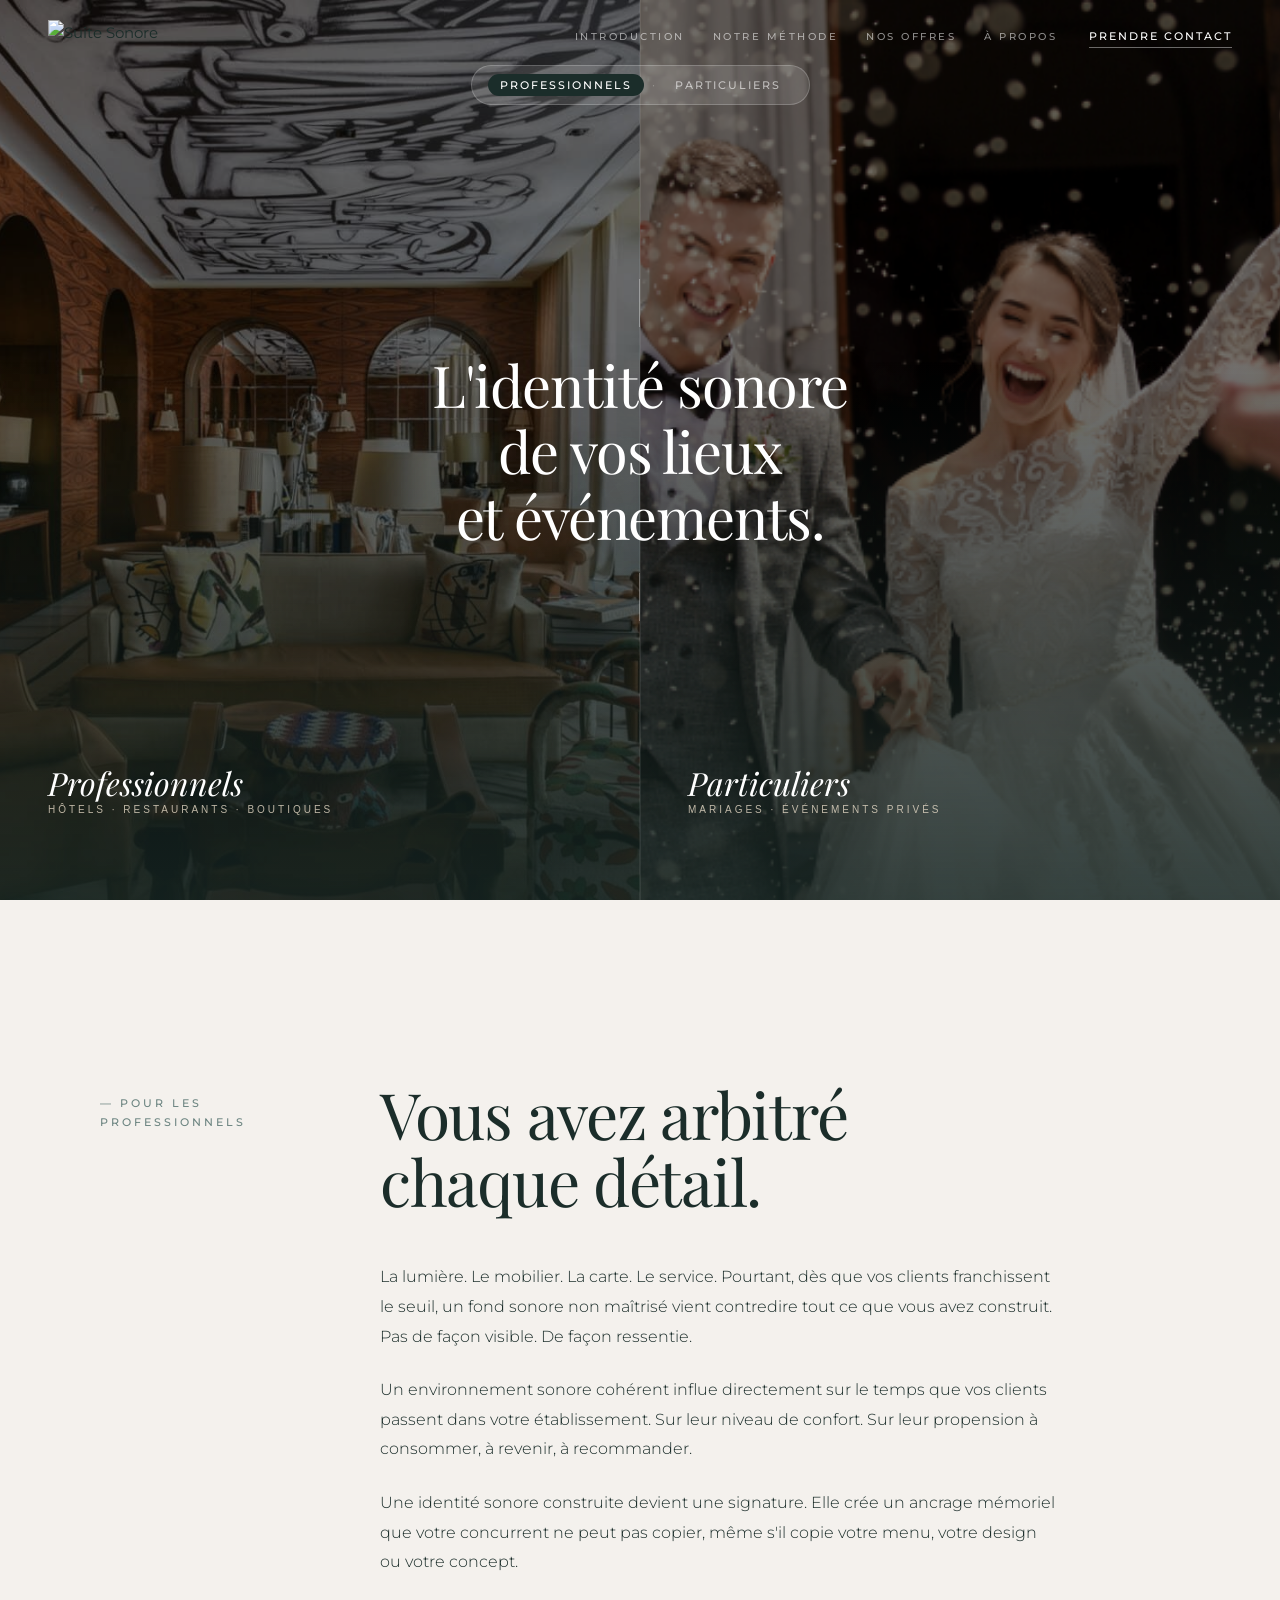
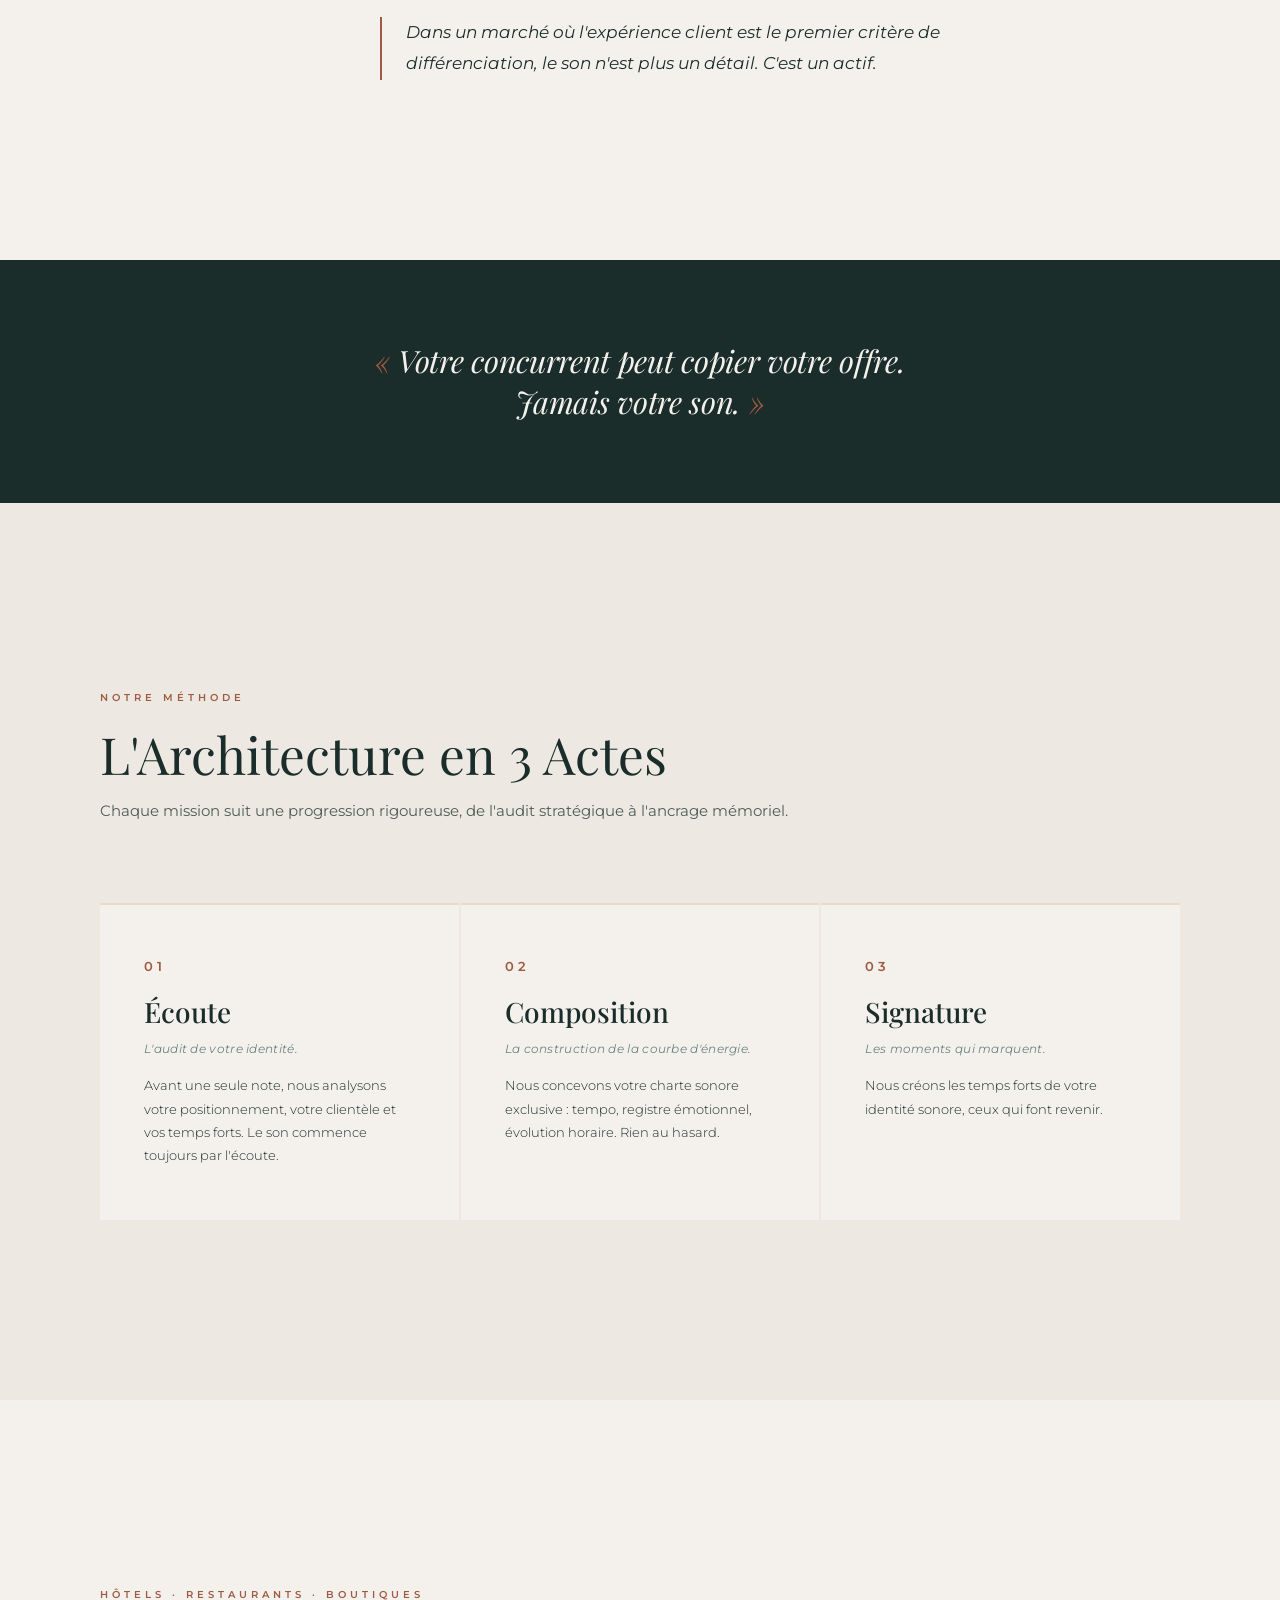
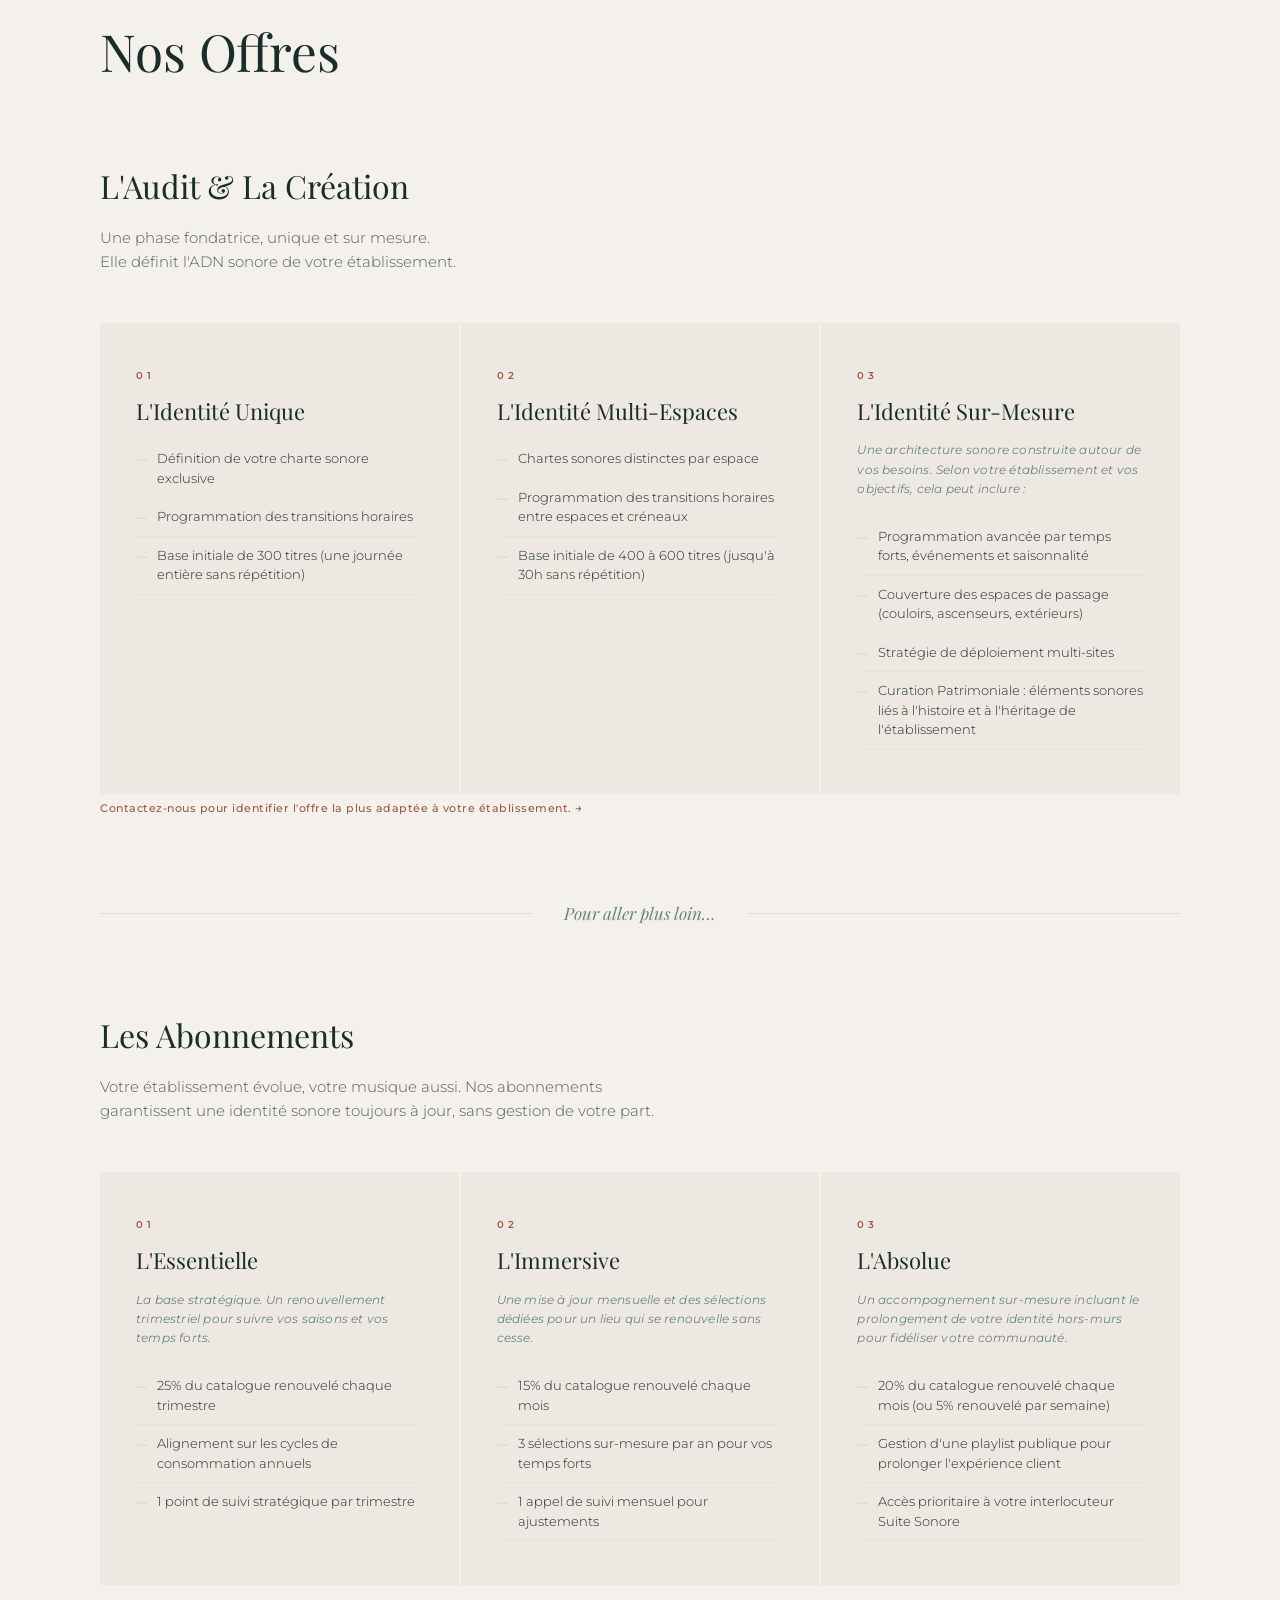
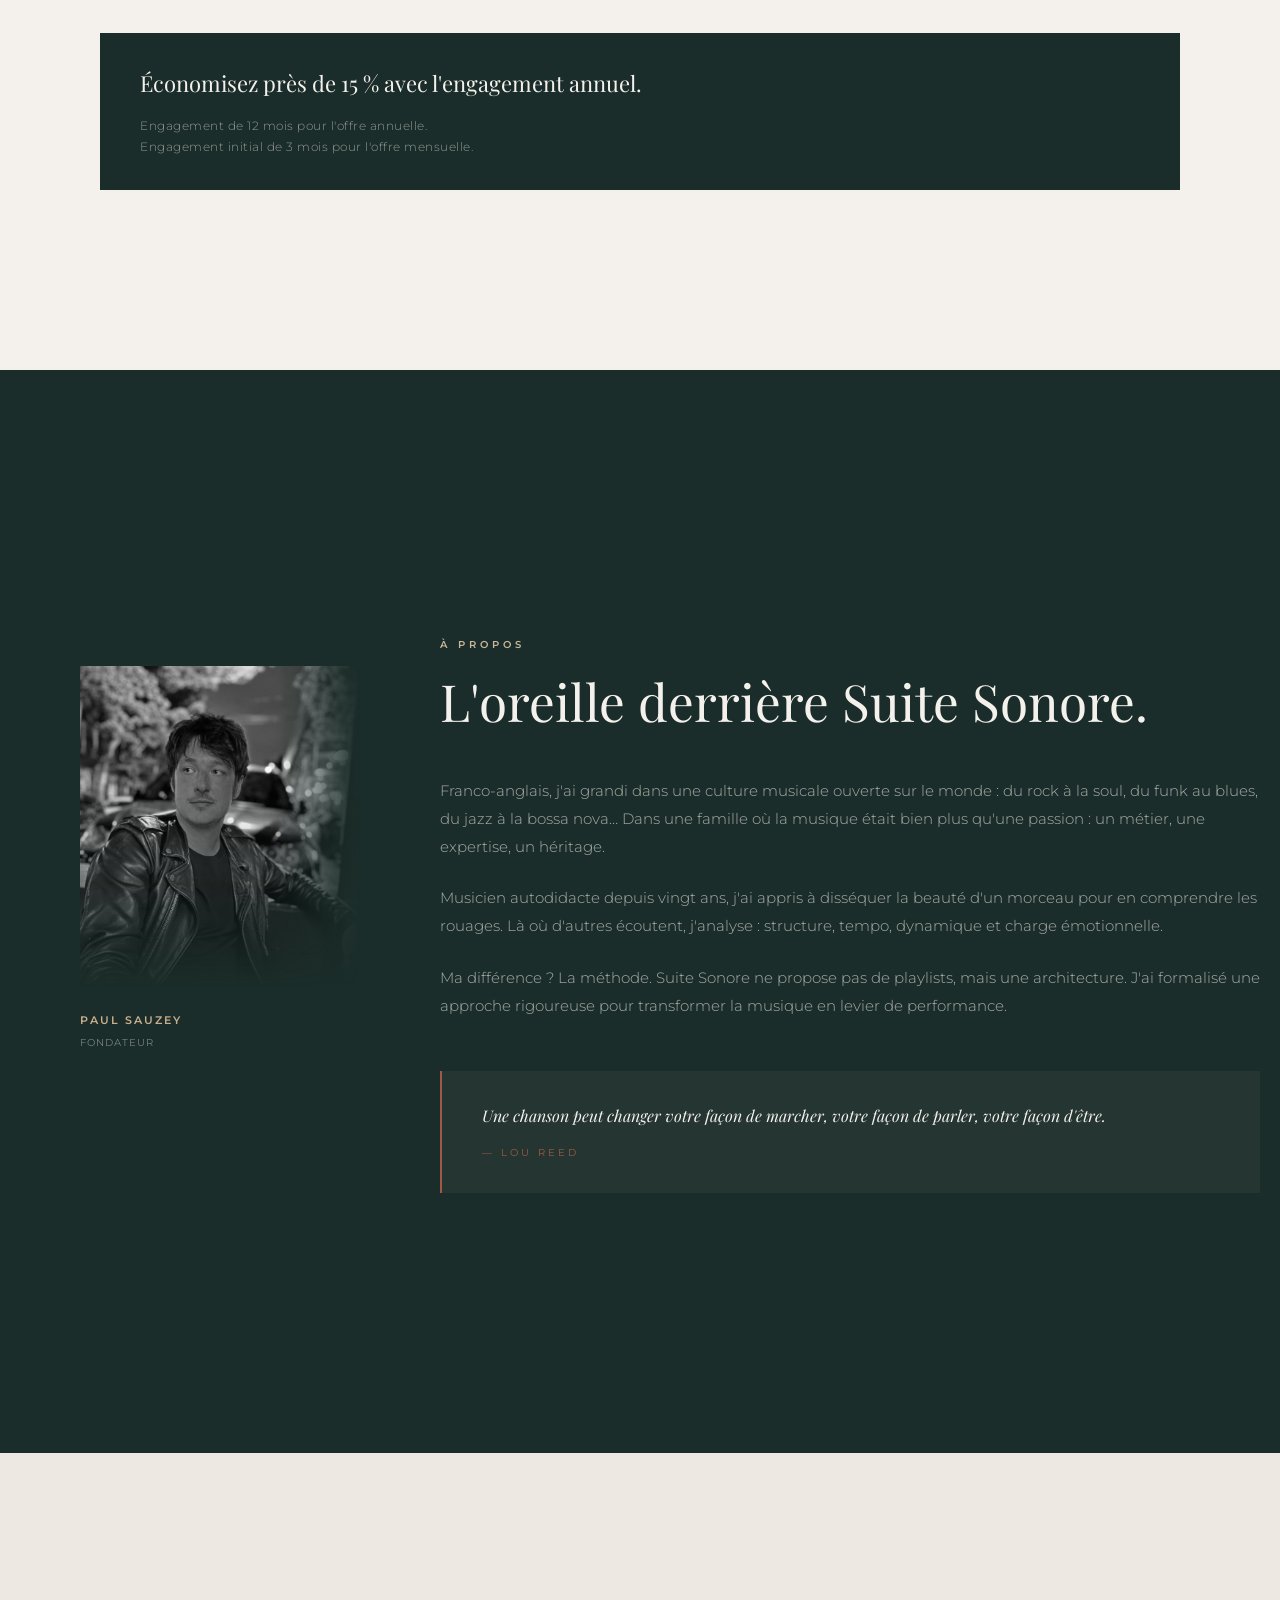
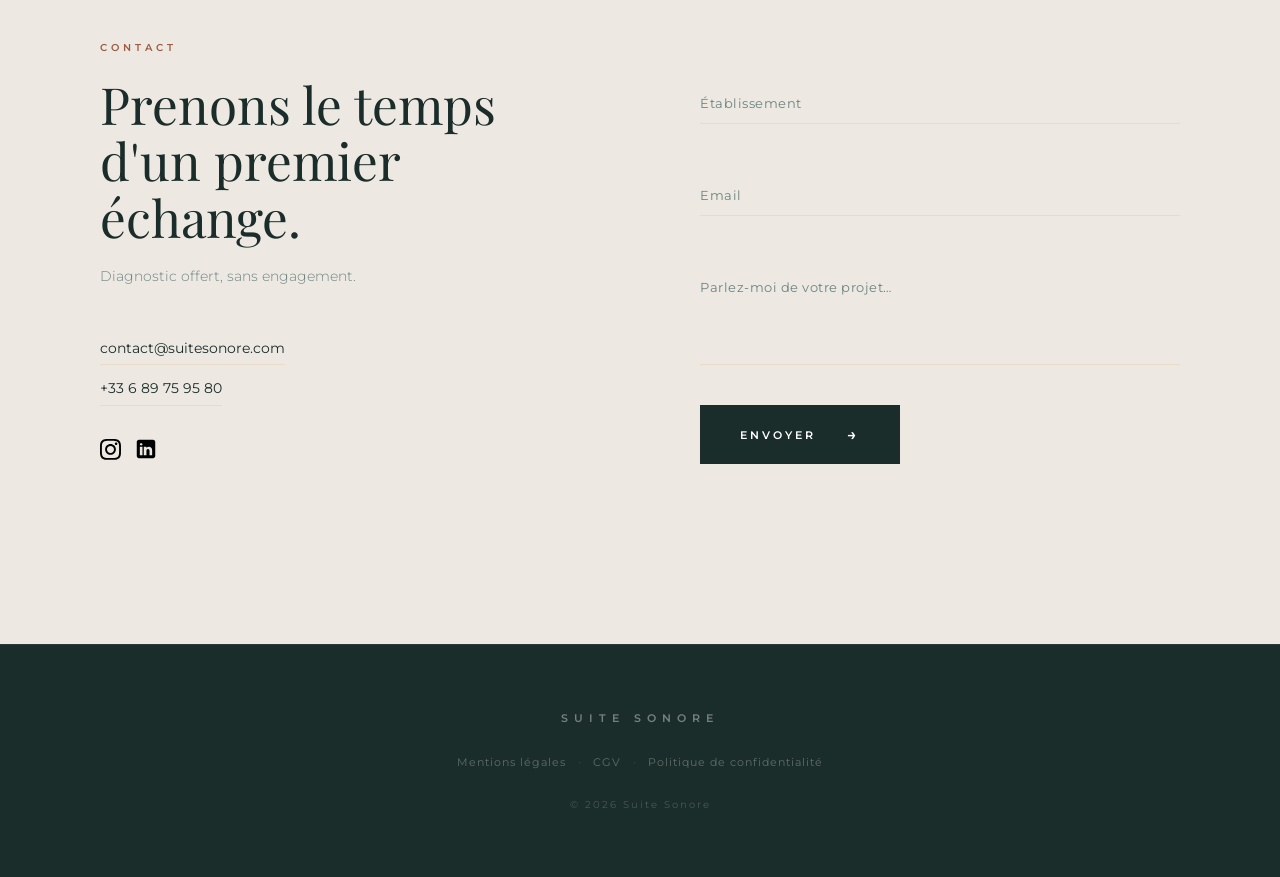
==== index.html @ 9c9e9f72 "Update index.html" ====
<!DOCTYPE html>
<html lang="fr">
<head>
<meta charset="UTF-8">
<meta name="viewport" content="width=device-width, initial-scale=1.0">
<title>Suite Sonore — Architecture Sonore</title>
<link href="https://fonts.googleapis.com/css2?family=Playfair+Display:ital,wght@0,400;0,500;0,600;1,400;1,500&family=Montserrat:wght@300;400;500;600&display=swap" rel="stylesheet">
<style>
:root {
  --cream: #F4F1ED;
  --cream-dark: #EDE9E2;
  --green: #1B2D2A;
  --green-mid: #2D4A45;
  --sand: #E8DCC8;
  --sand-dark: #C8B89A;
  --terracotta: #9E5A42;
  --white: #FFFFFF;
  --text-muted: #6B8480;
  --font-display: 'Playfair Display', Georgia, serif;
  --font-body: 'Montserrat', sans-serif;
  --spacing-xl: 120px;
  --spacing-xxl: 180px;
  --ease-smooth: cubic-bezier(0.25, 0.46, 0.45, 0.94);
  --ease-out: cubic-bezier(0.16, 1, 0.3, 1);
  --transition: 0.4s var(--ease-smooth);
}

*, *::before, *::after { box-sizing: border-box; margin: 0; padding: 0; }
html { scroll-behavior: smooth; }
body {
  font-family: var(--font-body);
  background: var(--cream);
  color: var(--green);
  font-size: 15px;
  line-height: 1.7;
  overflow-x: hidden;
  -webkit-font-smoothing: antialiased;
}
h1, h2, h3, h4 { font-family: var(--font-display); font-weight: 400; }
a { color: inherit; text-decoration: none; }
img { display: block; width: 100%; height: 100%; object-fit: cover; }

.container { max-width: 1160px; margin: 0 auto; padding: 0 40px; }

.section-tag {
  display: inline-block;
  font-family: var(--font-body);
  font-size: 10px; font-weight: 600;
  letter-spacing: 4px; text-transform: uppercase;
  color: var(--terracotta); margin-bottom: 20px;
}
.section-header { margin-bottom: 80px; }
.section-title {
  font-size: clamp(32px, 4vw, 52px);
  font-weight: 400; line-height: 1.1;
  color: var(--green); margin-bottom: 16px;
}
.section-sub {
  font-size: 15px; color: var(--green);
  max-width: 100%; line-height: 1.7;
  font-weight: 400; opacity: 0.75;
  white-space: nowrap;
}

/* REVEAL */
.reveal-section {
  opacity: 0; transform: translateY(40px);
  transition: opacity 0.9s var(--ease-out), transform 0.9s var(--ease-out);
}
.reveal-section.revealed { opacity: 1; transform: translateY(0); }

/* NAV */
.nav {
  position: fixed; top: 0; left: 0; right: 0;
  z-index: 100;
  padding: 0;
  transition: background var(--transition), box-shadow var(--transition);
}
.nav-scrolled {
  background: rgba(244, 241, 237, 0.95);
  backdrop-filter: blur(20px);
  box-shadow: 0 1px 0 var(--sand);
}
/* Desktop: single row layout */
@media (min-width: 769px) {
  .nav { display: flex; flex-direction: column; }
  .nav-top-row { display: flex; align-items: center; padding: 20px 48px 10px; gap: 32px; }
  .nav-scrolled .nav-top-row { padding: 13px 48px 8px; }
  .nav-logo { margin-right: auto; }
  .nav-section-links { display: flex; align-items: center; gap: 28px; }
  .nav-section-links a {
    font-family: var(--font-body); font-size: 10px; font-weight: 500;
    letter-spacing: 2.5px; text-transform: uppercase;
    color: rgba(255,255,255,0.55); border-bottom: 1px solid transparent;
    padding-bottom: 2px; transition: color var(--transition), border-color var(--transition);
  }
  .nav-section-links a:hover { color: rgba(255,255,255,0.9); border-color: rgba(255,255,255,0.3); }
  .nav-scrolled .nav-section-links a { color: var(--text-muted); }
  .nav-scrolled .nav-section-links a:hover { color: var(--green); border-color: var(--sand-dark); }
  .nav-mode-row { display: flex; justify-content: center; padding-bottom: 12px; }
  .nav-scrolled .nav-mode-row { padding-bottom: 8px; }
}
.nav-logo { display: flex; align-items: center; }
.nav-logo img { height: 35px !important; width: auto !important; display: none; }
.nav-logo .logo-light { display: block; }
.nav-scrolled .nav-logo .logo-light { display: none !important; }
.nav-scrolled .nav-logo .logo-dark { display: block !important; }
.nav-mode {
  display: flex; align-items: center; gap: 8px;
  background: rgba(255,255,255,0.12);
  border: 1px solid rgba(255,255,255,0.2);
  border-radius: 100px; padding: 8px 16px;
  transition: background var(--transition), border-color var(--transition);
}
.nav-scrolled .nav-mode { background: var(--cream-dark); border-color: var(--sand); }
.mode-btn {
  background: none; border: none; font-family: var(--font-body);
  font-size: 11px; font-weight: 500; letter-spacing: 2px; text-transform: uppercase;
  cursor: pointer; color: rgba(255,255,255,0.6);
  padding: 4px 12px; border-radius: 100px; transition: all 0.3s ease;
}
.nav-scrolled .mode-btn { color: var(--text-muted); }
.mode-btn.active { background: var(--green); color: var(--white) !important; }
.mode-sep { color: rgba(255,255,255,0.3); font-size: 12px; }
.nav-scrolled .mode-sep { color: var(--sand-dark); }
.nav-cta {
  font-size: 11px; font-weight: 500; letter-spacing: 2px; text-transform: uppercase;
  color: var(--white); border-bottom: 1px solid rgba(255,255,255,0.4);
  padding-bottom: 2px; transition: all var(--transition);
}
.nav-scrolled .nav-cta { color: var(--green); border-color: var(--sand-dark); }
.nav-cta:hover { border-color: var(--terracotta); color: var(--terracotta); }

/* HERO */
.hero {
  height: 100vh; min-height: 700px; position: relative;
  display: flex; align-items: center; justify-content: center; overflow: hidden;
}
.hero-bg { position: absolute; inset: 0; display: flex; }
.hero-half {
  flex: 1; position: relative; overflow: hidden;
  transition: flex 0.8s var(--ease-smooth); cursor: pointer;
}
.hero-half:hover { flex: 1; }
.hero-img {
  position: absolute; inset: 0;
  transition: transform 0.8s var(--ease-smooth), filter 0.8s ease;
  filter: brightness(0.45) saturate(0.8);
}
.hero-half:hover .hero-img {
  transform: scale(1.08) !important;
  filter: brightness(0.55) saturate(0.9) !important;
}
.hero-half.hero-active .hero-img { filter: brightness(0.45) saturate(0.8); }
.hero-half-overlay {
  position: absolute; inset: 0;
  background: linear-gradient(to top, rgba(27,45,42,0.7) 0%, transparent 60%);
  z-index: 1;
}
.hero-zone-btn {
  position: absolute; bottom: 52px; left: 48px; z-index: 2;
  background: none; border: none; cursor: pointer; text-align: left;
  color: var(--white); display: flex; flex-direction: column; gap: 4px; padding: 0;
}
.zone-label {
  font-family: var(--font-display);
  font-size: clamp(22px, 2.5vw, 32px); font-style: italic; line-height: 1.1;
}
.zone-sub {
  font-size: 10px; letter-spacing: 3px; text-transform: uppercase;
  color: var(--sand); font-weight: 400; opacity: 0.8;
}
.zone-arrow {
  font-size: 18px; opacity: 0; transform: translateX(-8px);
  transition: opacity 0.3s ease, transform 0.3s ease; margin-top: 8px;
}
.hero-half:hover .zone-arrow { opacity: 1 !important; transform: translateX(0) !important; }
.hero-center {
  position: relative; z-index: 5; text-align: center; pointer-events: none;
  display: flex; flex-direction: column; align-items: center; gap: 24px;
}
.hero-line-top, .hero-line-bottom {
  width: 1px; height: 48px; background: rgba(255,255,255,0.3);
}
.hero-title {
  font-family: var(--font-display);
  font-size: clamp(32px, 4.5vw, 62px); font-weight: 400; line-height: 1.15;
  color: var(--white); text-align: center; max-width: 640px;
  letter-spacing: -0.02em; text-shadow: 0 2px 40px rgba(0,0,0,0.3);
}
.hero-bg::after {
  content: ''; position: absolute; top: 0; bottom: 0; left: 50%;
  width: 1px; background: rgba(255,255,255,0.15); z-index: 3; transform: translateX(-50%);
}

/* INTRO */
.intro { padding: var(--spacing-xxl) 0; background: var(--cream); }
.intro-inner {
  max-width: 1160px; margin: 0 auto; padding: 0 40px;
  display: grid; grid-template-columns: 200px 1fr; gap: 80px; align-items: start;
}
.intro-label {
  font-size: 11px; letter-spacing: 3px; text-transform: uppercase;
  color: var(--text-muted); font-weight: 500; padding-top: 14px;
  position: sticky; top: 120px;
}
.intro-headline {
  font-family: var(--font-display);
  font-size: clamp(40px, 5vw, 72px); font-weight: 400; line-height: 1.05;
  letter-spacing: -0.02em; color: var(--green); margin-bottom: 48px;
}
.intro-body { max-width: 680px; }
.intro-body p {
  font-size: 16px; line-height: 1.85; color: var(--green);
  font-weight: 300; margin-bottom: 24px;
}
.intro-body p:last-child { margin-bottom: 0; }
.intro-emphasis {
  font-style: italic; color: var(--green) !important;
  font-size: 17px !important; font-weight: 400 !important;
  border-left: 2px solid var(--terracotta);
  padding-left: 24px; margin-top: 40px !important;
}

/* PULL QUOTE */
.pull-quote-wrap {
  background: var(--green);
  padding: 80px clamp(40px, 12vw, 200px);
  text-align: center;
}
.pull-quote {
  font-family: var(--font-display);
  font-size: clamp(20px, 2.4vw, 34px); font-weight: 400; font-style: italic;
  color: var(--cream); max-width: 680px; margin: 0 auto;
  line-height: 1.35; letter-spacing: -0.01em;
}
.pull-quote::before { content: '«\00a0'; color: var(--terracotta); }
.pull-quote::after { content: '\00a0»'; color: var(--terracotta); }

/* ARCHITECTURE 3 ACTES */
.architecture { padding: var(--spacing-xxl) 0; background: var(--cream-dark); }
.timeline { display: grid; grid-template-columns: repeat(3, 1fr); gap: 2px; }
.step {
  background: var(--cream); padding: 52px 44px; position: relative;
  transition: background var(--transition); overflow: hidden;
}
.step::before {
  content: ''; position: absolute; top: 0; left: 0; right: 0;
  height: 2px; background: var(--sand); transition: background var(--transition);
}
.step:hover::before { background: var(--terracotta); }
.step:hover { background: var(--white); }
.step-num {
  font-family: var(--font-body); font-size: 13px; font-weight: 600;
  color: var(--terracotta); letter-spacing: 4px; margin-bottom: 20px;
}
.step-name {
  font-family: var(--font-display); font-size: 28px; font-weight: 500;
  color: var(--green); margin-bottom: 12px; line-height: 1.1;
}
.step-subtitle {
  font-family: var(--font-body); font-style: italic; font-size: 12px;
  font-weight: 400; color: var(--text-muted); margin-bottom: 16px;
  line-height: 1.5; letter-spacing: 0.3px;
}
.step-desc {
  font-size: 13px; line-height: 1.8; color: var(--green); font-weight: 300;
}

/* OFFRES */
.offres { padding: var(--spacing-xxl) 0; background: var(--cream); }
.offre-bloc { margin-bottom: 0; }

.offre-bloc-header { margin-bottom: 48px; }
.offre-bloc-header h3 {
  font-family: var(--font-display); font-size: 32px; font-weight: 400;
  color: var(--green); margin-bottom: 12px;
}
.offre-bloc-sub {
  font-size: 15px; color: var(--green); font-weight: 300;
  max-width: 580px; line-height: 1.65; opacity: 0.75;
}

/* CTA under cards */
.cards-cta {
  margin-top: 48px;
  display: inline;
  color: var(--terracotta);
  font-size: 11px; font-weight: 500;
  letter-spacing: 0.5px; text-transform: none;
  text-decoration: none; border: none; padding: 0;
  cursor: pointer;
  transition: color var(--transition);
}
.cards-cta::after {
  content: ' →';
  font-size: 12px;
  display: inline;
  transition: letter-spacing var(--transition);
}
.cards-cta:hover::after { letter-spacing: 3px; }

/* Divider between Création and Abonnements */
.offre-divider {
  margin: 80px 0;
  display: flex; align-items: center; gap: 32px;
}
.offre-divider-line {
  flex: 1; height: 1px; background: var(--sand);
}
.offre-divider-label {
  font-family: var(--font-display); font-style: italic;
  font-size: 17px; color: var(--text-muted); font-weight: 400;
  white-space: nowrap;
}

.cards { display: grid; grid-template-columns: repeat(3, 1fr); gap: 2px; }
.card {
  background: var(--cream-dark); padding: 44px 36px; position: relative;
  transition: background var(--transition), transform var(--transition), box-shadow var(--transition);
  display: flex; flex-direction: column;
}
.card:hover {
  background: var(--white); transform: translateY(-4px);
  box-shadow: 0 20px 60px rgba(27,45,42,0.08); z-index: 1;
}
.card-num {
  font-family: var(--font-body); font-size: 10px; font-weight: 600;
  color: var(--terracotta); margin-bottom: 14px; letter-spacing: 4px; text-transform: uppercase;
}
.card h4 {
  font-family: var(--font-display); font-size: 22px; font-weight: 400;
  color: var(--green); margin-bottom: 16px; line-height: 1.2;
}
.card-subtitle {
  font-family: var(--font-body); font-style: italic; font-size: 12px;
  font-weight: 400; color: var(--text-muted); line-height: 1.6;
  margin-bottom: 20px; letter-spacing: 0.2px;
}
.card ul { list-style: none; padding: 0; margin-bottom: 0; flex: 1; }
.card ul li {
  font-size: 13px; font-weight: 300; color: var(--green);
  padding: 9px 0; border-bottom: 1px solid rgba(232,220,200,0.5);
  display: flex; align-items: flex-start; gap: 10px; line-height: 1.5;
}
.card ul li::before {
  content: '—'; color: var(--sand-dark); flex-shrink: 0; font-size: 11px; margin-top: 2px;
}

/* Abonnement highlight */
.offre-highlight {
  margin-top: 48px; background: var(--green);
  padding: 32px 40px; display: flex; flex-direction: column; gap: 12px;
}
.offre-highlight-main {
  font-family: var(--font-display); font-size: 22px; font-weight: 400; color: var(--cream);
}
.offre-highlight-detail {
  font-size: 12px; font-weight: 300;
  color: rgba(244,241,237,0.55); letter-spacing: 0.5px; line-height: 1.8;
}

/* Options B2C */
.offre-options { margin-top: 80px; padding-top: 64px; border-top: 1px solid var(--sand); }
.offre-options h3 {
  font-family: var(--font-display); font-size: 28px; font-weight: 400;
  color: var(--green); margin-bottom: 12px;
}
.offre-options-sub {
  font-size: 14px; font-weight: 300; color: var(--text-muted);
  margin-bottom: 40px; max-width: 600px; line-height: 1.65;
}
.options-grid { display: grid; grid-template-columns: repeat(2, 1fr); gap: 0 60px; }
.option-item { padding: 20px 0; border-bottom: 1px solid var(--sand); }
.option-name { font-size: 14px; font-weight: 500; color: var(--green); margin-bottom: 4px; }
.option-desc { font-size: 12px; font-weight: 300; color: var(--text-muted); line-height: 1.55; }
.options-note {
  margin-top: 36px; font-size: 13px; font-style: italic;
  color: var(--text-muted); display: flex; align-items: center; gap: 12px;
}
.options-note::before {
  content: ''; display: block; flex-shrink: 0;
  width: 32px; height: 1px; background: var(--sand-dark);
}

/* FONDATEUR */
.fondateur { background: var(--green); padding: var(--spacing-xxl) 0; }
.fondateur-inner {
  max-width: 1200px; margin: 0 auto; padding: 80px 40px;
  display: grid; grid-template-columns: 25% 75%; gap: 60px; align-items: start;
}
.fondateur-left-column {
  display: flex; flex-direction: column;
  /* top padding matches the section-tag + its margin-bottom (20px) + fondateur-title approx line */
  padding-top: 36px;
}
.fondateur-photo {
  width: 100%; height: 320px;
  background-image: url('fondateur.jpg');
  background-size: cover; background-position: center; filter: grayscale(100%);
  -webkit-mask-image: linear-gradient(to bottom, black 40%, rgba(0,0,0,0.7) 70%, transparent 100%), linear-gradient(to right, black 70%, rgba(0,0,0,0.3) 90%, transparent 100%);
  mask-image: linear-gradient(to bottom, black 40%, rgba(0,0,0,0.7) 70%, transparent 100%), linear-gradient(to right, black 70%, rgba(0,0,0,0.3) 90%, transparent 100%);
  -webkit-mask-composite: intersect;
  mask-composite: intersect;
}
.fondateur-identity { margin-top: 25px; }
.fondateur-name {
  font-family: var(--font-body); font-size: 11px; font-weight: 600;
  letter-spacing: 2px; text-transform: uppercase; color: #c9b08d;
}
.fondateur-role {
  font-size: 10px; color: rgba(255,255,255,0.4);
  margin-top: 5px; text-transform: uppercase; letter-spacing: 1px;
}
.fondateur-content { padding-left: 20px; }
.fondateur-content .section-tag { color: var(--sand-dark); }
.fondateur-title {
  font-family: var(--font-display); font-size: clamp(36px, 4vw, 52px); font-weight: 400;
  color: var(--cream); line-height: 1.1; margin-bottom: 48px;
}
.fondateur-text p {
  font-size: 15px; line-height: 1.85;
  color: rgba(244,241,237,0.65); font-weight: 300; margin-bottom: 24px;
}
.fondateur-quote {
  margin-top: 52px; padding: 32px 40px;
  border-left: 2px solid var(--terracotta);
  font-family: var(--font-display); font-style: italic; font-size: 16px;
  line-height: 1.6; color: var(--cream); background: rgba(255,255,255,0.04);
}
.fondateur-quote-attr {
  display: block; font-family: var(--font-body); font-style: normal;
  font-size: 10px; letter-spacing: 3px; text-transform: uppercase;
  color: var(--terracotta); margin-top: 16px;
}

/* CONTACT */
.contact { padding: var(--spacing-xxl) 0; background: var(--cream-dark); }
.contact-inner {
  max-width: 1160px; margin: 0 auto; padding: 0 40px;
  display: grid; grid-template-columns: 1fr 1fr; gap: 120px; align-items: end;
}
.contact-title {
  font-family: var(--font-display); font-size: clamp(36px, 4vw, 56px); font-weight: 400;
  color: var(--green); line-height: 1.1; margin-bottom: 20px;
}
.contact-sub { font-size: 14px; color: var(--text-muted); font-weight: 300; margin-bottom: 48px; }
.contact-details { display: flex; flex-direction: column; gap: 12px; }
.contact-details a {
  font-size: 14px; font-weight: 400; color: var(--green);
  border-bottom: 1px solid var(--sand); padding-bottom: 4px;
  display: inline-block; width: fit-content;
  transition: border-color var(--transition), color var(--transition);
}
.contact-details a:hover { color: var(--terracotta); border-color: var(--terracotta); }


/* ─── HAMBURGER (mobile only) ───────────────────────────────────────────────── */
.hamburger-btn {
  display: none;
  background: none; border: none; cursor: pointer;
  padding: 4px; flex-direction: column; gap: 5px;
}
.hamburger-btn span {
  display: block; width: 22px; height: 1.5px;
  background: rgba(255,255,255,0.85);
  transition: background var(--transition);
}
.nav-scrolled .hamburger-btn span { background: var(--green); }

.hamburger-menu {
  position: fixed; inset: 0; z-index: 200;
  background: var(--green);
  display: flex;
  flex-direction: column;
  align-items: center; justify-content: center;
  gap: 0;
  opacity: 0; pointer-events: none; visibility: hidden;
  transition: opacity 0.3s ease, visibility 0.3s ease;
}
.hamburger-menu.open {
  opacity: 1; pointer-events: all; visibility: visible;
}
.hamburger-close {
  position: absolute; top: 20px; right: 20px;
  background: none; border: none; cursor: pointer;
  font-size: 28px; line-height: 1; color: rgba(255,255,255,0.75);
  font-family: var(--font-body); font-weight: 300;
  z-index: 201; padding: 8px;
  transition: color var(--transition);
}
.hamburger-close:hover { color: var(--white); }
.hamburger-menu a {
  font-family: var(--font-display);
  font-size: clamp(28px, 7vw, 40px);
  font-weight: 400; font-style: italic;
  color: rgba(255,255,255,0.75);
  padding: 18px 0;
  text-align: center;
  width: 100%;
  border-bottom: 1px solid rgba(255,255,255,0.08);
  transition: color var(--transition);
}
.hamburger-menu a:hover { color: var(--white); }
.hamburger-menu a:first-of-type { border-top: 1px solid rgba(255,255,255,0.08); }
.hamburger-cta {
  margin-top: 32px !important; border: none !important;
  font-family: var(--font-body) !important;
  font-size: 11px !important; font-weight: 600 !important;
  font-style: normal !important; letter-spacing: 3px !important;
  text-transform: uppercase !important; color: var(--terracotta) !important;
  padding: 12px 32px !important; border: 1px solid var(--terracotta) !important;
  width: auto !important;
}
.hamburger-cta:hover { background: var(--terracotta) !important; color: var(--white) !important; }
/* Social links */
.social-links { display: flex; gap: 14px; align-items: center; margin-top: 20px; }
.social-icon {
  display: inline-flex; align-items: center; justify-content: center;
  width: 26px; height: 26px; overflow: hidden;
  border-bottom: none !important; transition: opacity var(--transition);
}
.social-icon:hover { opacity: 0.7; }
.social-icon img { width: 100%; height: 100%; object-fit: contain; display: block; }

.contact-form { display: flex; flex-direction: column; gap: 40px; }
.form-field { position: relative; }
.form-field input, .form-field textarea {
  width: 100%; background: transparent; border: none; outline: none;
  font-family: var(--font-body); font-size: 15px; font-weight: 300;
  color: var(--green); padding: 20px 0 12px; resize: none; display: block;
}
.form-field label {
  position: absolute; top: 20px; left: 0;
  font-size: 13px; font-weight: 400; color: var(--text-muted);
  letter-spacing: 0.5px; transition: all 0.25s ease; pointer-events: none;
}
.form-field input:focus ~ label,
.form-field input:not(:placeholder-shown) ~ label,
.form-field textarea:focus ~ label,
.form-field textarea:not(:placeholder-shown) ~ label {
  top: 0; font-size: 10px; letter-spacing: 3px;
  text-transform: uppercase; color: var(--terracotta);
}
.field-line { height: 1px; background: var(--sand); transition: background var(--transition); }
.form-field:focus-within .field-line { background: var(--green); }
.form-btn {
  background: var(--green); color: var(--white); border: none;
  font-family: var(--font-body); font-size: 11px; font-weight: 600;
  letter-spacing: 3px; text-transform: uppercase; padding: 20px 40px;
  cursor: pointer; display: flex; align-items: center;
  justify-content: space-between; gap: 20px;
  align-self: flex-start; min-width: 200px;
  transition: background var(--transition), transform var(--transition);
}
.form-btn:hover { background: var(--green-mid); transform: translateY(-2px); }
.btn-arrow { font-size: 16px; transition: transform 0.3s ease; }
.form-btn:hover .btn-arrow { transform: translateX(4px); }

/* FOOTER */
.footer {
  background: var(--green); padding: 64px 40px;
  display: flex; flex-direction: column; align-items: center;
  gap: 16px; text-align: center; border-top: 1px solid rgba(255,255,255,0.06);
}
.footer-logo img { height: 40px; width: auto; opacity: 1; filter: brightness(0) invert(1); }
.footer-logo-text {
  font-family: var(--font-body); font-size: 11px; font-weight: 600;
  letter-spacing: 6px; text-transform: uppercase; color: rgba(255,255,255,0.4);
}
.footer-links { display: flex; align-items: center; gap: 12px; margin-top: 8px; }
.footer-links a {
  font-size: 11px; font-weight: 400; letter-spacing: 1px;
  color: rgba(255,255,255,0.3); transition: color var(--transition);
}
.footer-links a:hover { color: rgba(255,255,255,0.7); }
.footer-links span { color: rgba(255,255,255,0.15); font-size: 12px; }
.footer-copy { font-size: 10px; color: rgba(255,255,255,0.2); letter-spacing: 2px; margin-top: 8px; }

/* RESPONSIVE */
@media (max-width: 1024px) {
  .container { padding: 0 24px; }
  .intro-inner { grid-template-columns: 1fr; gap: 40px; padding: 0 24px; }
  .intro-label { position: static; }
  .fondateur-inner { grid-template-columns: 1fr; gap: 48px; padding: 0 24px; }
  .fondateur-left-column { padding-top: 0; }
  .timeline { grid-template-columns: 1fr; gap: 2px; }
  .cards { grid-template-columns: 1fr; gap: 2px; }
  .contact-inner { grid-template-columns: 1fr; gap: 64px; padding: 0 24px; }
  .options-grid { grid-template-columns: 1fr; gap: 0; }
  .section-sub { white-space: normal; }
}
@media (max-width: 768px) {
  .nav { padding: 0; flex-direction: column; align-items: stretch; }
  .nav-scrolled { padding: 0; }
  .nav-top-row { display: flex; align-items: center; justify-content: space-between; padding: 16px 20px 9px; }
  .nav-scrolled .nav-top-row { padding: 11px 20px 7px; }
  .hamburger-btn { display: flex; }
  .nav-section-links { display: none; }
  .nav-cta { font-size: 9px !important; font-weight: 600 !important; letter-spacing: 2px !important; color: rgba(255,255,255,0.8) !important; border-bottom: 1px solid rgba(255,255,255,0.3) !important; padding-bottom: 2px !important; white-space: nowrap !important; }
  .nav-scrolled .nav-cta { color: var(--green) !important; border-color: var(--sand-dark) !important; }
  .nav-mode-row { display: flex; }
  .nav-mode { width: 100%; justify-content: center; border-radius: 0; border: none; border-top: 1px solid rgba(255,255,255,0.12); background: rgba(0,0,0,0.2); padding: 9px 20px; gap: 4px; }
  .nav-scrolled .nav-mode { background: var(--cream-dark); border-color: var(--sand); }
  .mode-btn { font-size: 10px; padding: 5px 0; flex: 1; text-align: center; }
  .mode-sep { display: none; }
  .hero-title { font-size: 22px; max-width: 260px; text-align: center; }
  .hero-center { position: absolute; top: 55%; left: 50%; transform: translateX(-50%); margin: 0; width: 86%; bottom: auto; }
  .hero-bg { flex-direction: column; }
  .hero-half { flex: 1 !important; transition: none; }
  .hero-zone-btn { bottom: 24px; left: 20px; }
  .hero-bg::after { display: none; }
  .hero-center { margin-bottom: 0; margin-top: -60px; }
  .hero-title { max-width: 260px; font-size: 24px; }
  .zone-label { font-size: 20px; }
  .pull-quote-wrap { padding: 64px 24px; }
  .pull-quote { font-size: 16px; line-height: 1.45; }
  .architecture { padding: var(--spacing-xl) 0; }
  .architecture .container { padding: 0 24px; }
  .step { padding: 36px 28px; }
  .offres { padding: var(--spacing-xl) 0; }
  .offres .section-title { font-size: 32px; }
  .offre-bloc-header h3 { font-size: 24px; }
  .cards-cta { font-size: 10px !important; letter-spacing: 0.5px !important; text-decoration: none !important; }
  .fondateur-photo {
    -webkit-mask-image: linear-gradient(to bottom, black 30%, rgba(0,0,0,0.6) 65%, transparent 100%), linear-gradient(to right, black 75%, rgba(0,0,0,0.2) 92%, transparent 100%) !important;
    mask-image: linear-gradient(to bottom, black 30%, rgba(0,0,0,0.6) 65%, transparent 100%), linear-gradient(to right, black 75%, rgba(0,0,0,0.2) 92%, transparent 100%) !important;
    -webkit-mask-composite: intersect !important;
    mask-composite: intersect !important;
  }
  .offres .container { padding: 0 24px; }
  .fondateur { padding: var(--spacing-xl) 0; }
  .contact { padding: var(--spacing-xl) 0; }
  .form-btn { min-width: 100%; justify-content: center; }
  .contact-inner { display: flex !important; flex-direction: column !important; gap: 48px; width: 100% !important; max-width: 100% !important; padding: 0 !important; margin: 0 auto !important; box-sizing: border-box; }
  .contact-left, .contact-right { width: 100% !important; padding: 0 20px; box-sizing: border-box; }
  .contact-inner { display: flex !important; flex-direction: column; gap: 48px; padding: 0 20px !important; }
  .contact-right { order: 2; }
  .contact-left { order: 1; }
  .section-sub { white-space: normal; }
  .offre-divider-label { font-size: 15px; }
  .fondateur-inner { padding: 40px 20px !important; }
  .fondateur-left-column { padding-top: 0; }
  .intro-inner { padding: 0 20px !important; }
  .container { padding: 0 20px !important; }
}
@media (max-width: 480px) {
  .hero-line-top, .hero-line-bottom { display: none; }
  .hero-title { font-size: 24px; }
  .section-title { font-size: 28px; }
  .intro-headline { font-size: 32px; }
  .fondateur-title { font-size: 30px; }
  .contact-title { font-size: 28px; }
}

/* B2C mode: slightly warmer background to differentiate from B2B */
body.mode-b2c {
  --cream: #F0E9DF;
  --cream-dark: #E8DDD0;
}
</style>
</head>
<body>

<!-- NAV -->
<nav class="nav" id="nav">
  <div class="nav-top-row">
    <div class="nav-logo">
      <img src="logo-blanc.png" alt="Suite Sonore" class="logo-light">
      <img src="logo-noir.png" alt="Suite Sonore" class="logo-dark">
    </div>
    <nav class="nav-section-links">
      <a href="#intro">Introduction</a>
      <a href="#architecture">Notre Méthode</a>
      <a href="#offres">Nos Offres</a>
      <a href="#fondateur">À propos</a>
    </nav>
    <a href="#contact" class="nav-cta">Prendre contact</a>
    <button class="hamburger-btn" id="hamburger-btn" aria-label="Menu">
      <span></span><span></span><span></span>
    </button>
  </div>
  <div class="nav-mode-row">
    <div class="nav-mode">
      <button class="mode-btn active" data-mode="b2b">Professionnels</button>
      <span class="mode-sep">·</span>
      <button class="mode-btn" data-mode="b2c">Particuliers</button>
    </div>
  </div>
</nav>

<!-- HAMBURGER MENU OVERLAY -->
<div class="hamburger-menu" id="hamburger-menu">
  <button class="hamburger-close" id="hamburger-close">✕</button>
  <a href="#intro" class="hamburger-link">Introduction</a>
  <a href="#architecture" class="hamburger-link">Notre Méthode</a>
  <a href="#offres" class="hamburger-link">Nos Offres</a>
  <a href="#fondateur" class="hamburger-link">À propos</a>
  <a href="#contact" class="hamburger-cta hamburger-link">Prendre contact</a>
</div>

<!-- HERO -->
<section class="hero" id="hero">
  <div class="hero-bg">
    <div class="hero-half hero-left" id="hero-left">
      <img src="etablissement-luxe.jpg" alt="Professionnels" class="hero-img">
      <div class="hero-half-overlay"></div>
      <button class="hero-zone-btn" id="b2b-btn" data-mode="b2b">
        <span class="zone-label">Professionnels</span>
        <span class="zone-sub">Hôtels · Restaurants · Boutiques</span>
        <span class="zone-arrow">→</span>
      </button>
    </div>
    <div class="hero-half hero-right" id="hero-right">
      <img src="particulier-evenement.jpg" alt="Particuliers" class="hero-img">
      <div class="hero-half-overlay"></div>
      <button class="hero-zone-btn" id="b2c-btn" data-mode="b2c">
        <span class="zone-label">Particuliers</span>
        <span class="zone-sub">Mariages · Événements privés</span>
        <span class="zone-arrow">→</span>
      </button>
    </div>
  </div>
  <div class="hero-center">
    <div class="hero-line-top"></div>
    <h1 class="hero-title">L'identité sonore<br>de vos lieux<br>et événements.</h1>
    <div class="hero-line-bottom"></div>
  </div>
</section>

<!-- INTRO -->
<section class="intro reveal-section" id="intro">
  <div class="intro-inner">
    <div class="intro-label" id="intro-label">— Pourquoi Suite Sonore</div>
    <div class="intro-content" id="intro-content"></div>
  </div>
</section>

<!-- PULL QUOTE -->
<div class="pull-quote-wrap reveal-section">
  <blockquote class="pull-quote" id="pull-quote"></blockquote>
</div>

<!-- ARCHITECTURE 3 ACTES -->
<section class="architecture reveal-section" id="architecture">
  <div class="container">
    <div class="section-header">
      <span class="section-tag">Notre Méthode</span>
      <h2 class="section-title">L'Architecture en 3 Actes</h2>
      <p class="section-sub" id="method-sub"></p>
    </div>
    <div class="timeline" id="timeline-content"></div>
  </div>
</section>

<!-- OFFRES -->
<section class="offres reveal-section" id="offres">
  <div class="container">
    <div class="section-header">
      <span class="section-tag" id="offres-tag">Offres</span>
      <h2 class="section-title">Nos Offres</h2>
    </div>
    <div id="offres-content"></div>
  </div>
</section>

<!-- FONDATEUR -->
<section class="fondateur reveal-section" id="fondateur">
  <div class="fondateur-inner">
    <div class="fondateur-left-column">
      <div class="fondateur-photo"></div>
      <div class="fondateur-identity">
        <div class="fondateur-name">Paul Sauzey</div>
        <div class="fondateur-role">Fondateur</div>
      </div>
    </div>
    <div class="fondateur-content">
      <span class="section-tag">À propos</span>
      <h2 class="fondateur-title">L'oreille derrière Suite Sonore.</h2>
      <div class="fondateur-text">
        <p>Franco-anglais, j'ai grandi dans une culture musicale ouverte sur le monde : du rock à la soul, du funk au blues, du jazz à la bossa nova… Dans une famille où la musique était bien plus qu'une passion : un métier, une expertise, un héritage.</p>
        <p>Musicien autodidacte depuis vingt ans, j'ai appris à disséquer la beauté d'un morceau pour en comprendre les rouages. Là où d'autres écoutent, j'analyse : structure, tempo, dynamique et charge émotionnelle.</p>
        <p>Ma différence ? La méthode. Suite Sonore ne propose pas de playlists, mais une architecture. J'ai formalisé une approche rigoureuse pour transformer la musique en levier de performance.</p>
      </div>
      <!-- Quote changes dynamically based on mode -->
      <div class="fondateur-quote" id="fondateur-quote-block">
        <span id="fondateur-quote-text"></span>
        <span class="fondateur-quote-attr" id="fondateur-quote-attr"></span>
      </div>
    </div>
  </div>
</section>

<!-- CONTACT -->
<section class="contact reveal-section" id="contact">
  <div class="contact-inner">
    <div class="contact-left">
      <span class="section-tag">Contact</span>
      <h2 class="contact-title">Prenons le temps<br>d'un premier échange.</h2>
      <p class="contact-sub">Diagnostic offert, sans engagement.</p>
      <div class="contact-details">
        <a href="mailto:contact@suitesonore.com">contact@suitesonore.com</a>
        <a href="tel:+33689759580">+33 6 89 75 95 80</a>
        <div class="social-links">
          <a href="https://www.instagram.com/suitesonore" target="_blank" class="social-icon">
            <img src="instagram.svg" alt="Instagram">
          </a>
          <a href="https://www.linkedin.com/company/suitesonore" target="_blank" class="social-icon">
            <img src="LinkedIn.svg" alt="LinkedIn">
          </a>
        </div>
      </div>
    </div>
    <div class="contact-right">
      <form class="contact-form" action="https://formspree.io/f/xgorrgpn" method="POST">
<input type="hidden" name="_next" value="https://www.suitesonore.com/merci.html">
        <div class="form-field">
          <input type="text" id="f-nom" name="nom" placeholder=" " required>
          <label for="f-nom">Nom</label>
          <div class="field-line"></div>
        </div>
        <div class="form-field">
          <input type="email" id="f-email" name="email" placeholder=" " required>
          <label for="f-email">Email</label>
          <div class="field-line"></div>
        </div>
        <div class="form-field">
          <textarea id="f-msg" name="message" placeholder=" " rows="4" required></textarea>
          <label for="f-msg">Parlez-moi de votre projet…</label>
          <div class="field-line"></div>
        </div>
        <button type="submit" class="form-btn">
          <span class="btn-text">Envoyer</span>
          <span class="btn-arrow">→</span>
        </button>
      </form>
    </div>
  </div>
</section>

<!-- FOOTER -->
<footer class="footer">
  <div class="footer-logo">
    <img src="logo-blanc.png" alt="Suite Sonore" onerror="this.style.display='none'; this.nextElementSibling.style.display='block'">
    <span class="footer-logo-text" style="display:none">SUITE SONORE</span>
  </div>
  <div class="footer-links">
    <a href="mentions-legales.html">Mentions légales</a><span>·</span>
    <a href="cgv.html">CGV</a><span>·</span>
    <a href="politique-confidentialite.html">Politique de confidentialité</a>
  </div>
  <div class="footer-copy">© 2026 Suite Sonore</div>
</footer>

<script>
let currentMode = null;

const quotes = {
  b2b: {
    text: "Une chanson peut changer votre façon de marcher, votre façon de parler, votre façon d'être.",
    attr: "— Lou Reed"
  },
  b2c: {
    text: "J'aime l'idée que la musique soit un lieu où l'on se rend pour se sentir mieux.",
    attr: "— Sir Paul McCartney"
  }
};

const content = {
  b2b: {
    label: "— Pour les professionnels",
    pullQuote: "Votre concurrent peut copier votre offre.\nJamais votre son.",
    methodSub: "Chaque mission suit une progression rigoureuse, de l'audit stratégique à l'ancrage mémoriel.",
    intro: `
      <h2 class="intro-headline">Vous avez arbitré<br>chaque détail.</h2>
      <div class="intro-body">
        <p>La lumière. Le mobilier. La carte. Le service. Pourtant, dès que vos clients franchissent le seuil, un fond sonore non maîtrisé vient contredire tout ce que vous avez construit. Pas de façon visible. De façon ressentie.</p>
        <p>Un environnement sonore cohérent influe directement sur le temps que vos clients passent dans votre établissement. Sur leur niveau de confort. Sur leur propension à consommer, à revenir, à recommander.</p>
        <p>Une identité sonore construite devient une signature. Elle crée un ancrage mémoriel que votre concurrent ne peut pas copier, même s'il copie votre menu, votre design ou votre concept.</p>
        <p class="intro-emphasis">Dans un marché où l'expérience client est le premier critère de différenciation, le son n'est plus un détail. C'est un actif.</p>
      </div>
    `,
    timeline: [
      { num: "01", name: "Écoute", subtitle: "L'audit de votre identité.", desc: "Avant une seule note, nous analysons votre positionnement, votre clientèle et vos temps forts. Le son commence toujours par l'écoute." },
      { num: "02", name: "Composition", subtitle: "La construction de la courbe d'énergie.", desc: "Nous concevons votre charte sonore exclusive : tempo, registre émotionnel, évolution horaire. Rien au hasard." },
      { num: "03", name: "Signature", subtitle: "Les moments qui marquent.", desc: "Nous créons les temps forts de votre identité sonore, ceux qui font revenir." }
    ],
    offresTag: "Hôtels · Restaurants · Boutiques",
    offres: `
      <div class="offre-bloc">
        <div class="offre-bloc-header">
          <h3>L'Audit & La Création</h3>
          <p class="offre-bloc-sub">Une phase fondatrice, unique et sur mesure.<br>Elle définit l'ADN sonore de votre établissement.</p>
        </div>
        <div class="cards">
          <div class="card">
            <div class="card-num">01</div>
            <h4>L'Identité Unique</h4>
            <ul>
              <li>Définition de votre charte sonore exclusive</li>
              <li>Programmation des transitions horaires</li>
              <li>Base initiale de 300 titres (une journée entière sans répétition)</li>
            </ul>
          </div>
          <div class="card">
            <div class="card-num">02</div>
            <h4>L'Identité Multi-Espaces</h4>
            <ul>
              <li>Chartes sonores distinctes par espace</li>
              <li>Programmation des transitions horaires entre espaces et créneaux</li>
              <li>Base initiale de 400 à 600 titres (jusqu'à 30h sans répétition)</li>
            </ul>
          </div>
          <div class="card">
            <div class="card-num">03</div>
            <h4>L'Identité Sur-Mesure</h4>
            <p class="card-subtitle">Une architecture sonore construite autour de vos besoins. Selon votre établissement et vos objectifs, cela peut inclure&nbsp;:</p>
            <ul>
              <li>Programmation avancée par temps forts, événements et saisonnalité</li>
              <li>Couverture des espaces de passage (couloirs, ascenseurs, extérieurs)</li>
              <li>Stratégie de déploiement multi-sites</li>
              <li>Curation Patrimoniale&nbsp;: éléments sonores liés à l'histoire et à l'héritage de l'établissement</li>
            </ul>
          </div>
        </div>
        <a href="#contact" class="cards-cta">Contactez-nous pour identifier l'offre la plus adaptée à votre établissement.</a>
      </div>

      <div class="offre-divider">
        <div class="offre-divider-line"></div>
        <div class="offre-divider-label">Pour aller plus loin…</div>
        <div class="offre-divider-line"></div>
      </div>

      <div class="offre-bloc">
        <div class="offre-bloc-header">
          <h3>Les Abonnements</h3>
          <p class="offre-bloc-sub">Votre établissement évolue, votre musique aussi. Nos abonnements garantissent une identité sonore toujours à jour, sans gestion de votre part.</p>
        </div>
        <div class="cards">
          <div class="card">
            <div class="card-num">01</div>
            <h4>L'Essentielle</h4>
            <p class="card-subtitle">La base stratégique. Un renouvellement trimestriel pour suivre vos saisons et vos temps forts.</p>
            <ul>
              <li>25% du catalogue renouvelé chaque trimestre</li>
              <li>Alignement sur les cycles de consommation annuels</li>
              <li>1 point de suivi stratégique par trimestre</li>
            </ul>
          </div>
          <div class="card">
            <div class="card-num">02</div>
            <h4>L'Immersive</h4>
            <p class="card-subtitle">Une mise à jour mensuelle et des sélections dédiées pour un lieu qui se renouvelle sans cesse.</p>
            <ul>
              <li>15% du catalogue renouvelé chaque mois</li>
              <li>3 sélections sur-mesure par an pour vos temps forts</li>
              <li>1 appel de suivi mensuel pour ajustements</li>
            </ul>
          </div>
          <div class="card">
            <div class="card-num">03</div>
            <h4>L'Absolue</h4>
            <p class="card-subtitle">Un accompagnement sur-mesure incluant le prolongement de votre identité hors-murs pour fidéliser votre communauté.</p>
            <ul>
              <li>20% du catalogue renouvelé chaque mois (ou 5% renouvelé par semaine)</li>
              <li>Gestion d'une playlist publique pour prolonger l'expérience client</li>
              <li>Accès prioritaire à votre interlocuteur Suite Sonore</li>
            </ul>
          </div>
        </div>
        <div class="offre-highlight">
          <div class="offre-highlight-main">Économisez près de 15 % avec l'engagement annuel.</div>
          <div class="offre-highlight-detail">
            Engagement de 12 mois pour l'offre annuelle.<br>
            Engagement initial de 3 mois pour l'offre mensuelle.
          </div>
        </div>
      </div>
    `
  },

  b2c: {
    label: "— Pour les particuliers",
    pullQuote: "C'est votre histoire.\nElle mérite sa bande-son.",
    methodSub: "De la découverte de votre univers à la création des moments qui font frissonner.",
    intro: `
      <h2 class="intro-headline">La musique,<br>c'est vous.</h2>
      <div class="intro-body">
        <p>Elle dit quelque chose de vous. De votre histoire. De ce que vous voulez que ce moment soit pour ceux que vous aimez.</p>
        <p>Un morceau au bon moment transforme une entrée en frisson. Un silence bien placé donne du poids à une promesse. Une montée musicale rend un toast inoubliable.</p>
        <p>Confiée au hasard, elle passe inaperçue. Architecturée, elle devient le fil invisible qui tient ensemble tous les moments de votre journée.</p>
        <p class="intro-emphasis">De la première chanson à la dernière note, Suite Sonore prend en charge l'intégralité de votre architecture musicale. Le jour J, il ne vous reste qu'une chose à faire&nbsp;: appuyer sur Play.</p>
      </div>
    `,
    timeline: [
      { num: "01", name: "Écoute", subtitle: "La découverte de votre univers.", desc: "Vos goûts, votre histoire, l'ambiance que vous imaginez. La bonne musique commence toujours par la bonne écoute." },
      { num: "02", name: "Composition", subtitle: "La construction de votre parcours sonore.", desc: "Chaque séquence, de la cérémonie au cocktail, du dîner à la soirée, a son tempo, son registre, son intention. Rien n'est laissé au hasard." },
      { num: "03", name: "Signature", subtitle: "Les moments qui font frissonner.", desc: "Nous créons les temps forts de votre événement — ceux que vos invités ne remarquent pas consciemment, mais qu'ils n'oublieront jamais." }
    ],
    offresTag: "Mariages · Événements privés",
    offres: `
      <div class="offre-bloc">
        <div class="offre-bloc-header">
          <h3>De l'essentiel à l'absolu.</h3>
          <p class="offre-bloc-sub">Trois niveaux d'accompagnement. Une seule constante&nbsp;: l'exigence.</p>
        </div>
        <div class="cards">
          <div class="card">
            <div class="card-num">01</div>
            <h4>L'Essentielle</h4>
            <ul>
              <li>Questionnaire d'affinités musicales</li>
              <li>Curation de 3 playlists sur mesure</li>
              <li>1 série de modifications incluse</li>
            </ul>
          </div>
          <div class="card">
            <div class="card-num">02</div>
            <h4>L'Immersive</h4>
            <ul>
              <li>Tout le contenu de L'Essentielle</li>
              <li>3 séries de modifications incluses</li>
              <li>1 playlist supplémentaire offerte</li>
              <li>Le Carnet de Notes&nbsp;: votre tracklist annotée sur PDF</li>
            </ul>
          </div>
          <div class="card">
            <div class="card-num">03</div>
            <h4>L'Absolue</h4>
            <ul>
              <li>Tout le contenu de L'Immersive</li>
              <li>Modifications illimitées</li>
              <li>La Carte Sonore&nbsp;: support personnalisé avec QR Code pour offrir l'univers musical à vos invités</li>
              <li>Guide de Réglages Experts&nbsp;: protocole personnalisé pour un mix fluide et autonome le jour J</li>
            </ul>
          </div>
        </div>
        <a href="#contact" class="cards-cta">Contactez-nous pour choisir l'accompagnement qui correspond à votre événement.</a>
      </div>

      <div class="offre-options">
        <h3>Options à la carte</h3>
        <p class="offre-options-sub">Des options à la carte pour personnaliser votre expérience selon vos envies et les besoins de votre événement.</p>
        <div class="options-grid">
          <div class="option-item">
            <div class="option-name">Révision Supplémentaire</div>
            <div class="option-desc">Une passe de modification en plus sur une playlist.</div>
          </div>
          <div class="option-item">
            <div class="option-name">Playlist Welcome Dinner</div>
            <div class="option-desc">Pour l'accueil des invités la veille (3h de musique).</div>
          </div>
          <div class="option-item">
            <div class="option-name">Playlist Brunch</div>
            <div class="option-desc">Ambiance pour le lendemain (3h de musique).</div>
          </div>
          <div class="option-item">
            <div class="option-name">Playlist Dancefloor</div>
            <div class="option-desc">Une séquence haute énergie pour faire danser vos invités.</div>
          </div>
          <div class="option-item">
            <div class="option-name">Playlist Afterparty</div>
            <div class="option-desc">Pour prolonger la magie quand le DJ plie son matériel.</div>
          </div>
          <div class="option-item">
            <div class="option-name">Playlist Signature</div>
            <div class="option-desc">Une playlist souvenir avec vos top titres.</div>
          </div>
          <div class="option-item">
            <div class="option-name">La Carte Sonore</div>
            <div class="option-desc">Un support personnalisé avec QR Code pour offrir l'univers musical de votre événement à vos invités.</div>
          </div>
          <div class="option-item">
            <div class="option-name">Le Guide de Réglages Experts</div>
            <div class="option-desc">Un protocole personnalisé pour des transitions fluides, des volumes équilibrés et un son impeccable le jour J.</div>
          </div>
          <div class="option-item">
            <div class="option-name">Livraison Express</div>
            <div class="option-desc">Playlists livrées sous 72h après le questionnaire.</div>
          </div>
        </div>
        <div class="options-note">D'autres options sont possibles en fonction de votre projet. Discutons-en.</div>
      </div>
    `
  }
};

function setMode(mode) {
  if (currentMode === mode) return;
  currentMode = mode;
  const c = content[mode];
  const q = quotes[mode];

  document.querySelectorAll('.mode-btn').forEach(btn => {
    btn.classList.toggle('active', btn.dataset.mode === mode);
  });
  document.getElementById('hero-left').classList.toggle('hero-active', mode === 'b2b');
  document.getElementById('hero-right').classList.toggle('hero-active', mode === 'b2c');
  document.body.classList.toggle('mode-b2c', mode === 'b2c');

  // Update quote
  document.getElementById('fondateur-quote-text').textContent = q.text;
  document.getElementById('fondateur-quote-attr').textContent = q.attr;

  // Update form label dynamically
  const nomLabel = document.querySelector('label[for="f-nom"]');
  if (nomLabel) nomLabel.textContent = mode === 'b2b' ? 'Établissement' : 'Nom';

  const ids = ['intro-content', 'timeline-content', 'offres-content', 'pull-quote'];
  ids.forEach(id => {
    const el = document.getElementById(id);
    el.style.opacity = '0';
    el.style.transform = 'translateY(12px)';
  });

  setTimeout(() => {
    document.getElementById('intro-label').textContent = c.label;
    document.getElementById('intro-content').innerHTML = c.intro;
    document.getElementById('method-sub').textContent = c.methodSub;
    document.getElementById('offres-tag').textContent = c.offresTag;

    // Pull quote — support \n line breaks
    const pq = document.getElementById('pull-quote');
    if (c.pullQuote.includes('\n')) {
      pq.innerHTML = c.pullQuote.split('\n').join('<br>');
    } else {
      pq.textContent = c.pullQuote;
    }

    document.getElementById('timeline-content').innerHTML = c.timeline.map(s => `
      <div class="step">
        <div class="step-num">${s.num}</div>
        <div class="step-body">
          <h3 class="step-name">${s.name}</h3>
          <p class="step-subtitle">${s.subtitle}</p>
          <p class="step-desc">${s.desc}</p>
        </div>
      </div>
    `).join('');

    document.getElementById('offres-content').innerHTML = c.offres;

    ids.forEach(id => {
      const el = document.getElementById(id);
      el.style.transition = 'opacity 0.6s ease, transform 0.6s ease';
      el.style.opacity = '1';
      el.style.transform = 'translateY(0)';
    });
  }, 200);

  if (!isInitialLoad) {
    setTimeout(() => {
      document.getElementById('intro').scrollIntoView({ behavior: 'smooth', block: 'start' });
    }, 400);
  }
}

document.getElementById('b2b-btn').addEventListener('click', () => setMode('b2b'));
document.getElementById('b2c-btn').addEventListener('click', () => setMode('b2c'));
document.querySelectorAll('.mode-btn').forEach(btn => {
  btn.addEventListener('click', () => setMode(btn.dataset.mode));
});

window.addEventListener('scroll', () => {
  document.getElementById('nav').classList.toggle('nav-scrolled', window.scrollY > 60);
});

const revealObserver = new IntersectionObserver((entries) => {
  entries.forEach(entry => {
    if (entry.isIntersecting) {
      entry.target.classList.add('revealed');
      revealObserver.unobserve(entry.target);
    }
  });
}, { threshold: 0.1 });

document.querySelectorAll('.reveal-section').forEach(el => revealObserver.observe(el));

let isInitialLoad = true;
setMode('b2b');
setTimeout(() => { isInitialLoad = false; }, 600);


// ─── HAMBURGER ───────────────────────────────────────────────────────────────
const hambBtn = document.getElementById('hamburger-btn');
const hambMenu = document.getElementById('hamburger-menu');
const hambClose = document.getElementById('hamburger-close');
const hambLinks = document.querySelectorAll('.hamburger-link');

function openMenu() {
  hambMenu.classList.add('open');
  document.body.style.overflow = 'hidden';
}
function closeMenu() {
  hambMenu.classList.remove('open');
  document.body.style.overflow = '';
}
if (hambBtn) hambBtn.addEventListener('click', openMenu);
if (hambClose) hambClose.addEventListener('click', closeMenu);
hambLinks.forEach(link => {
  link.addEventListener('click', closeMenu);
});

// Form handled by Formspree
</script>
</body>
</html>
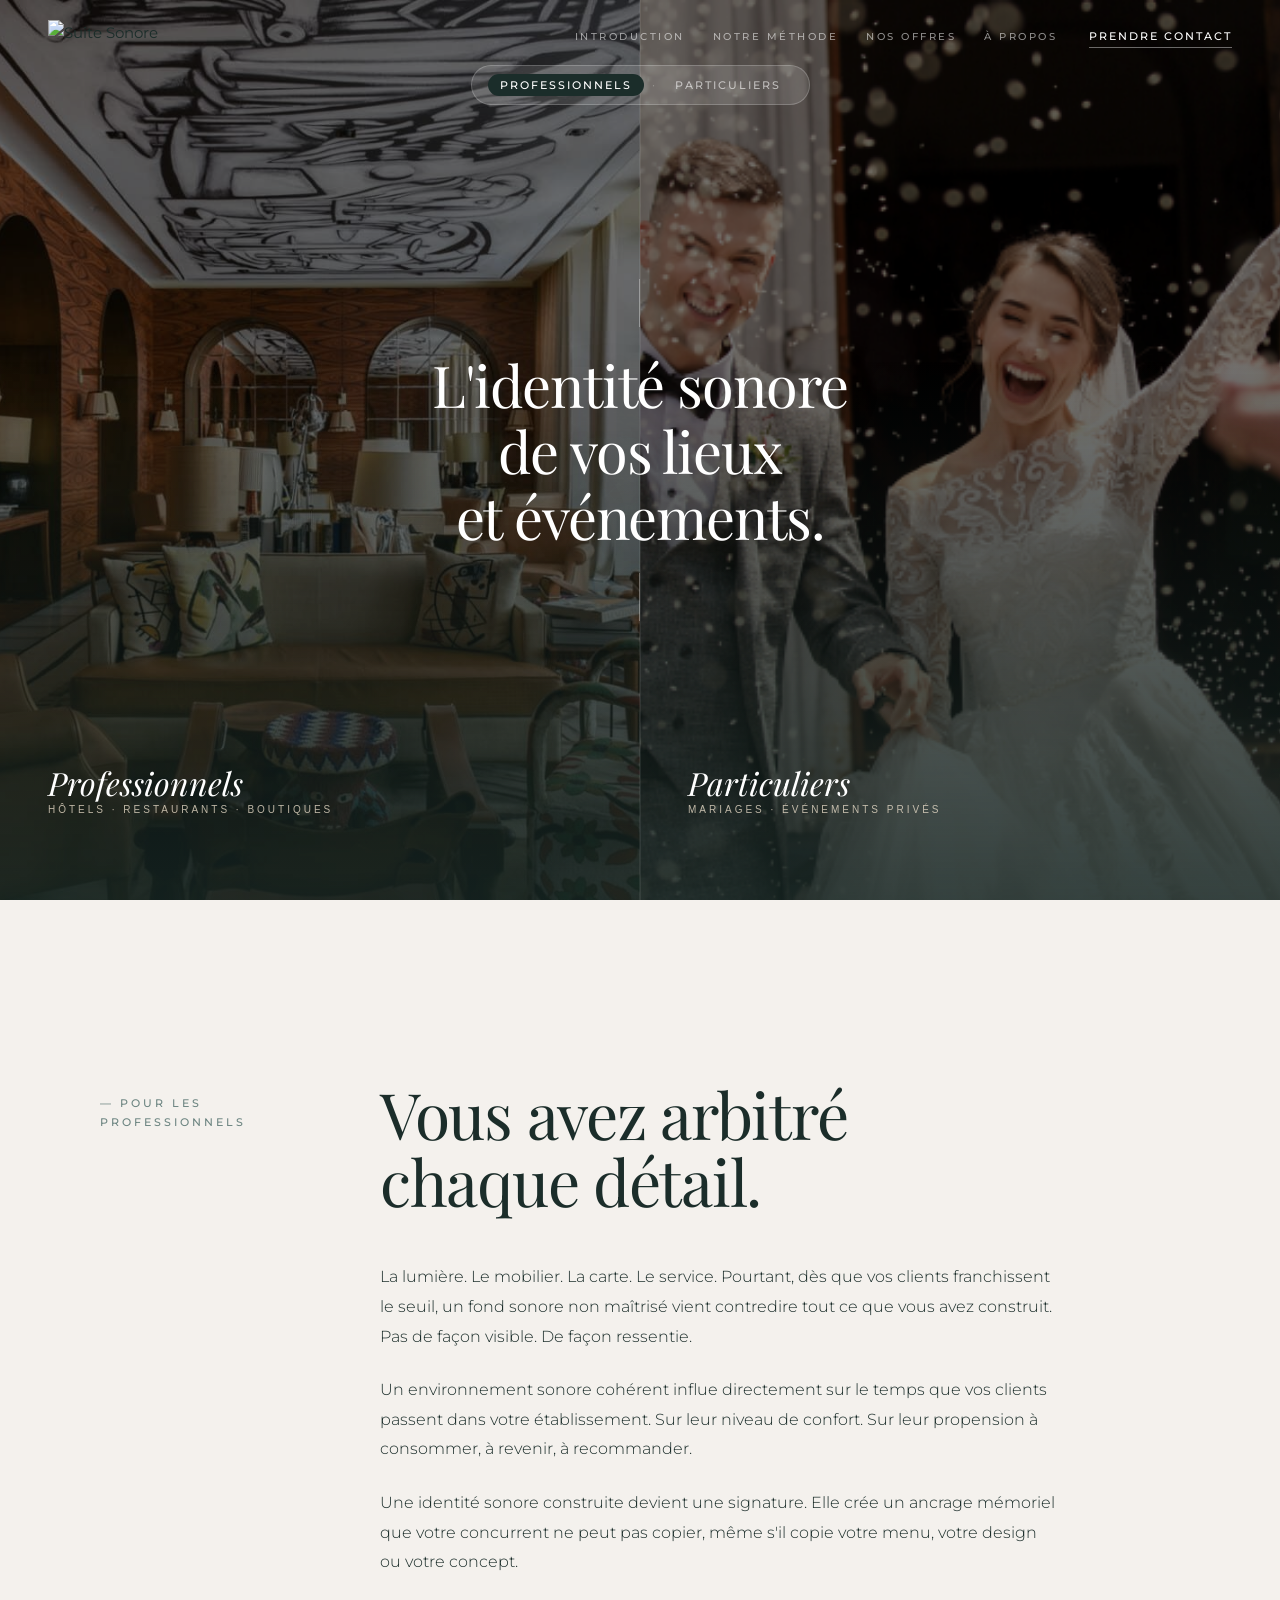
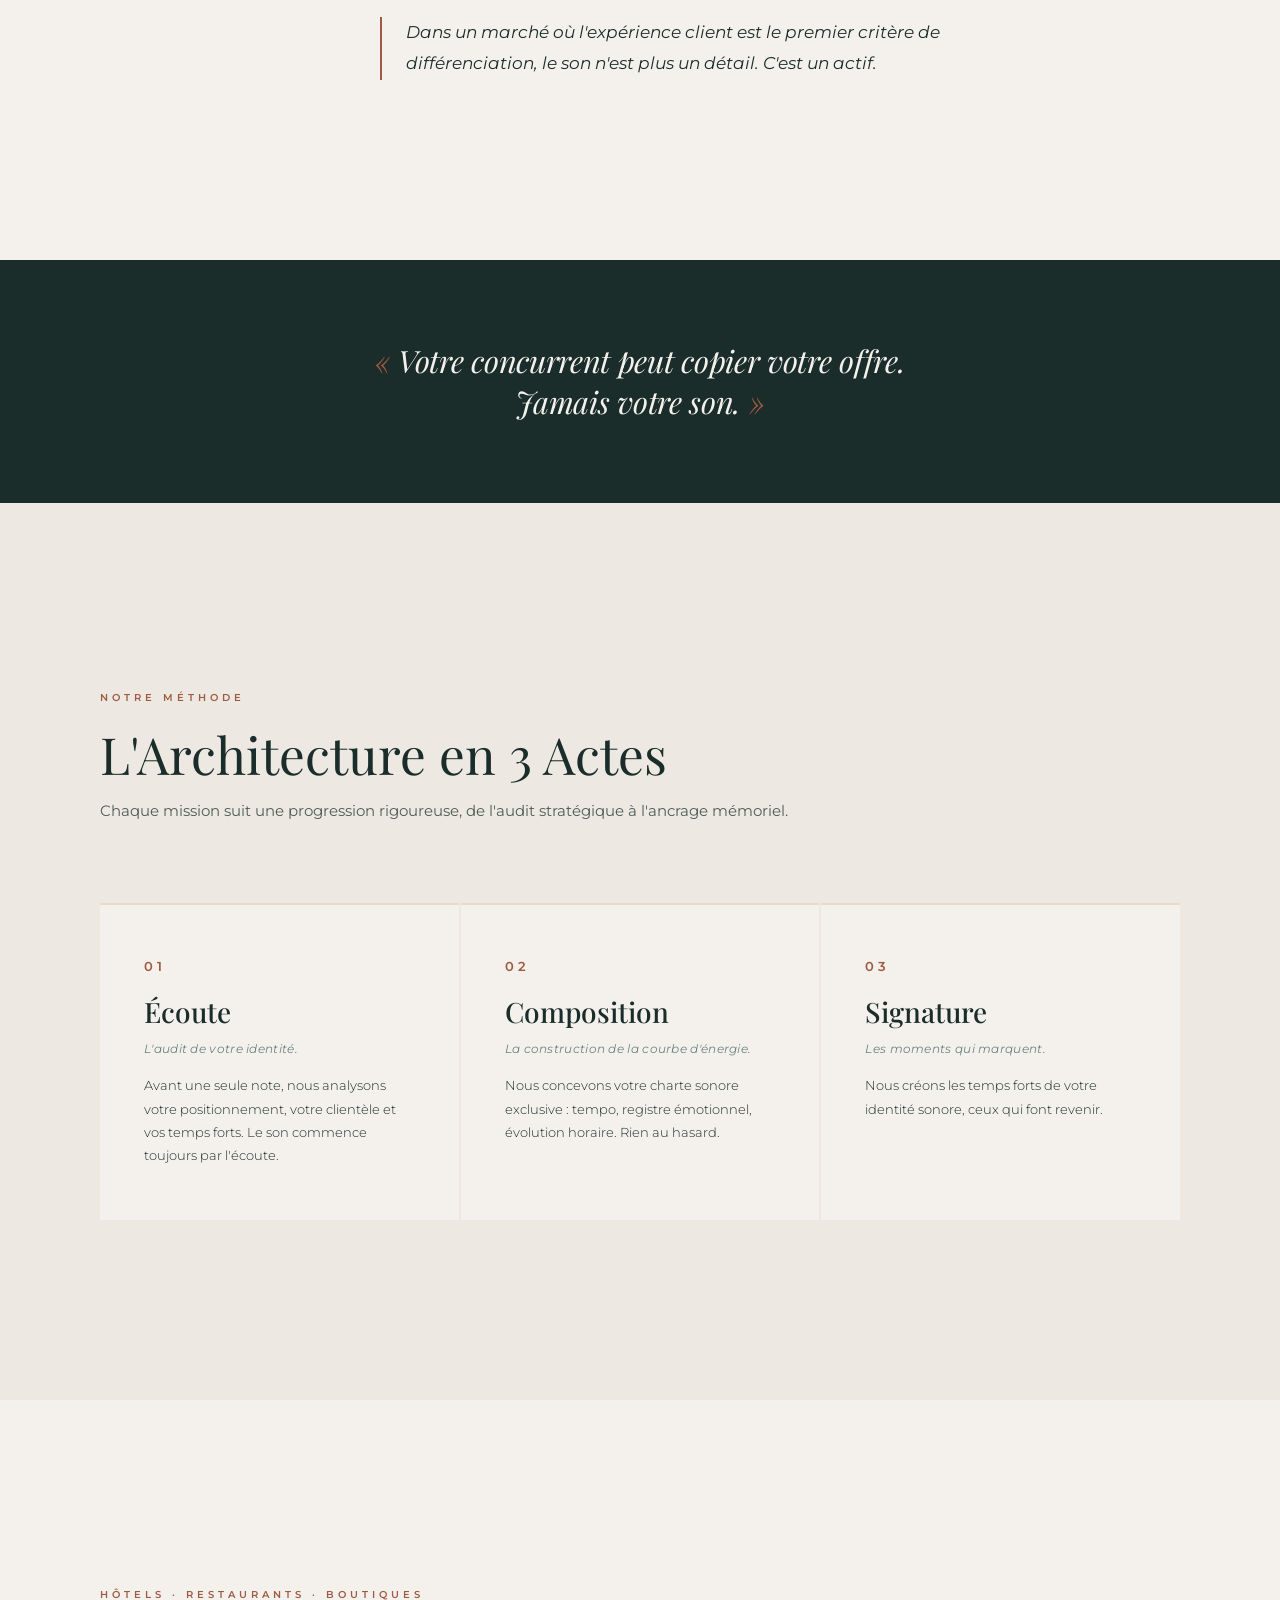
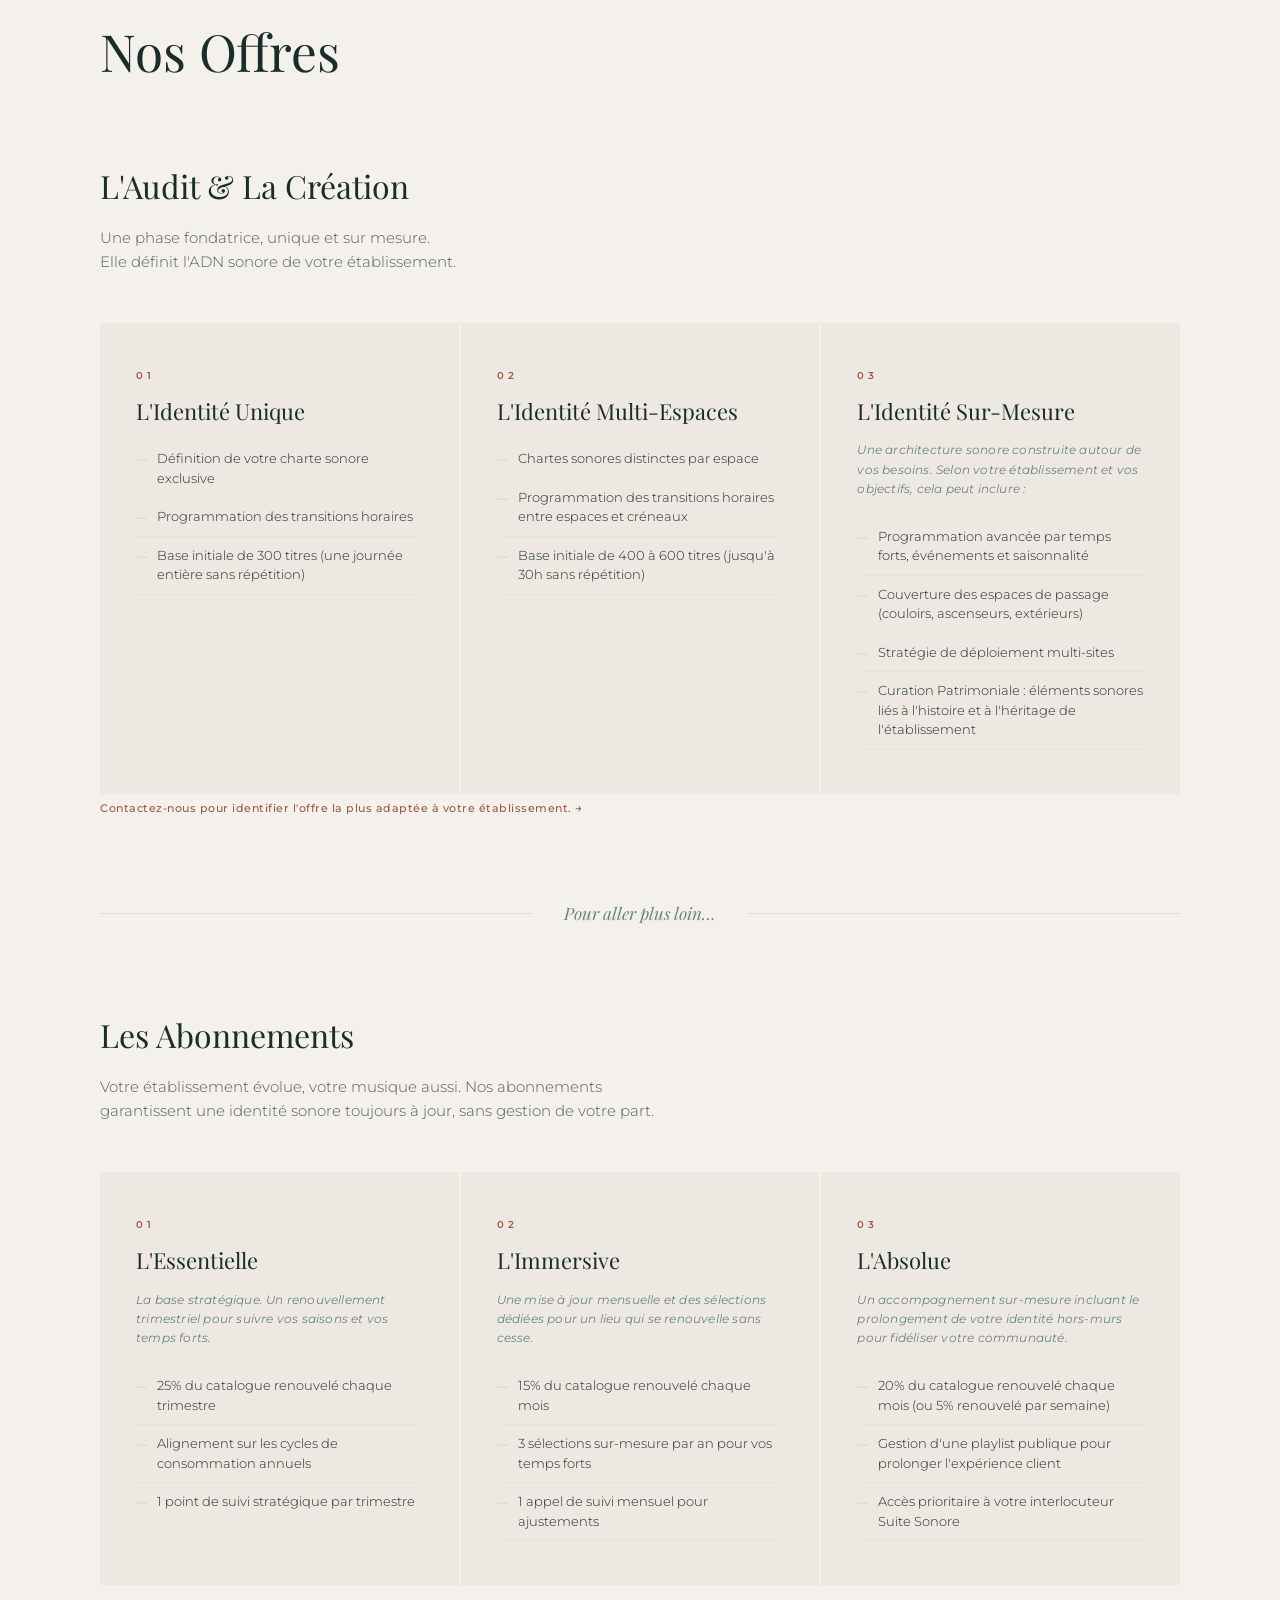
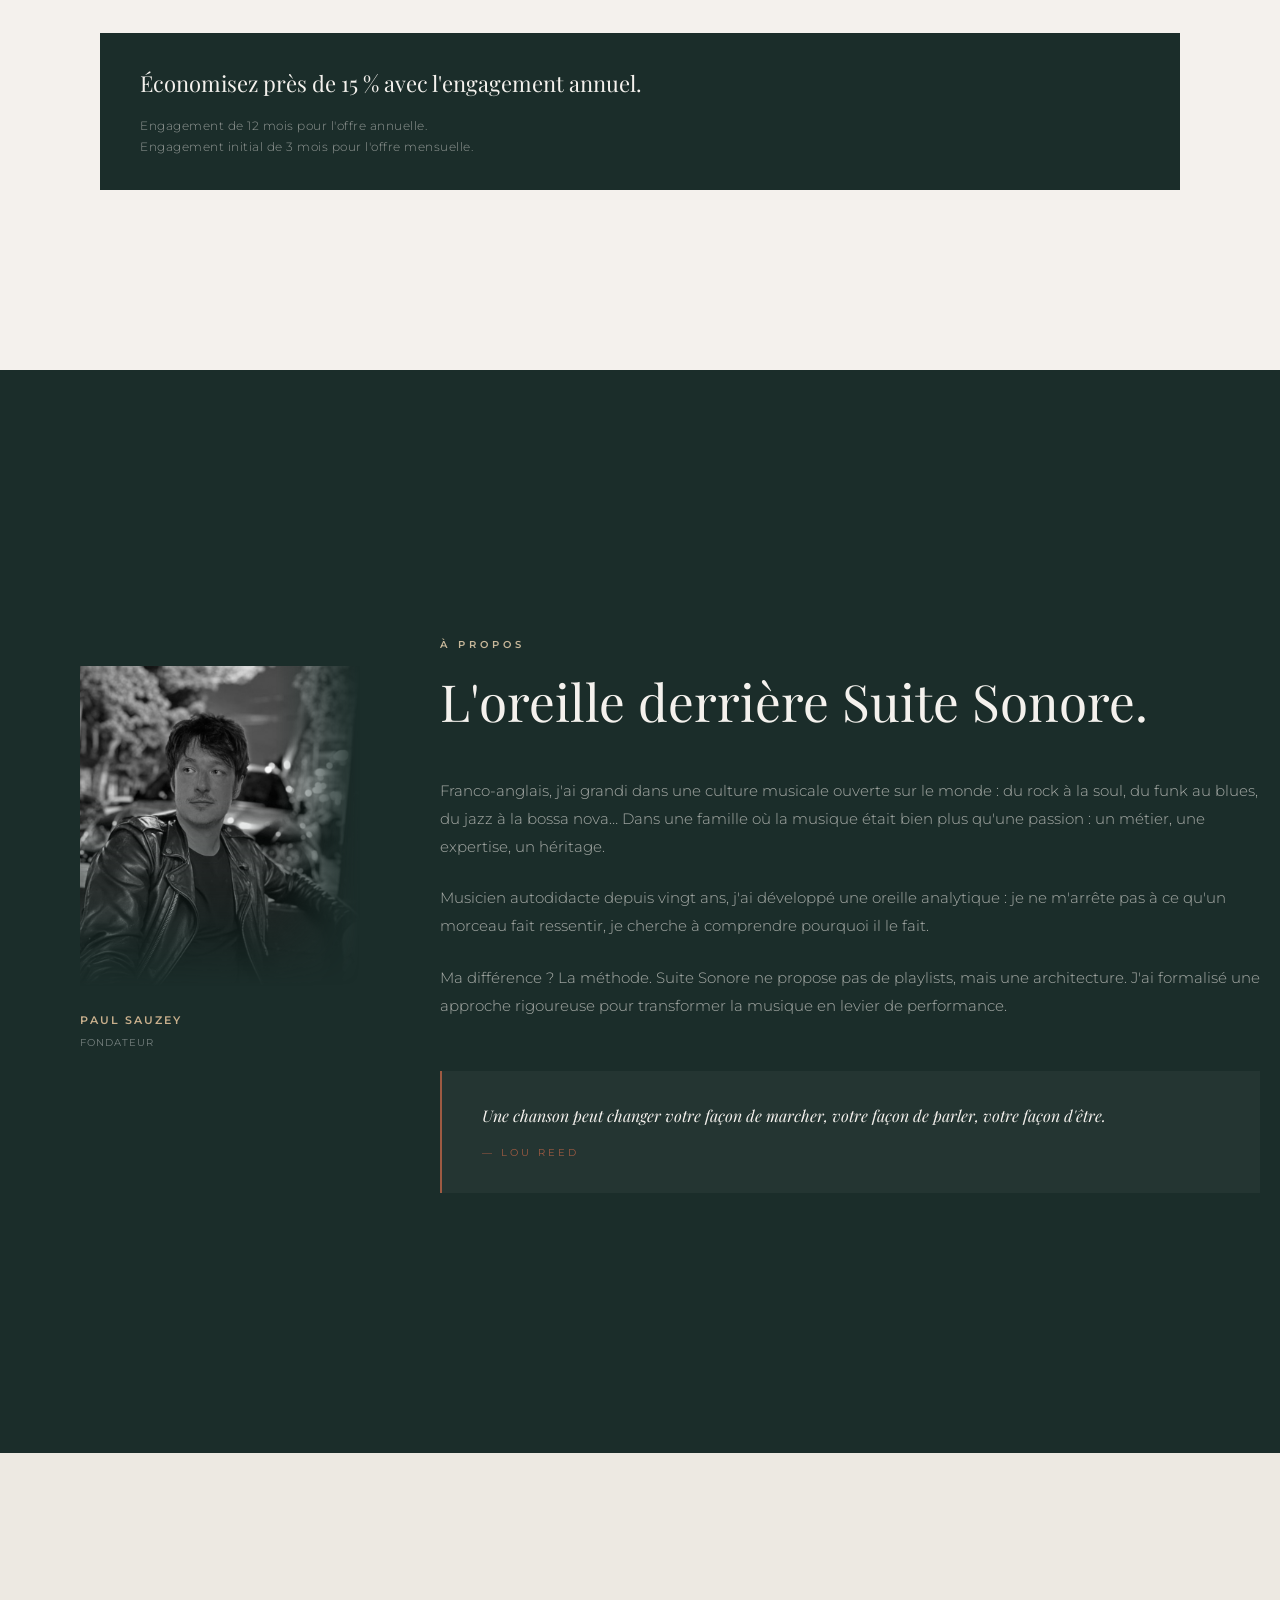
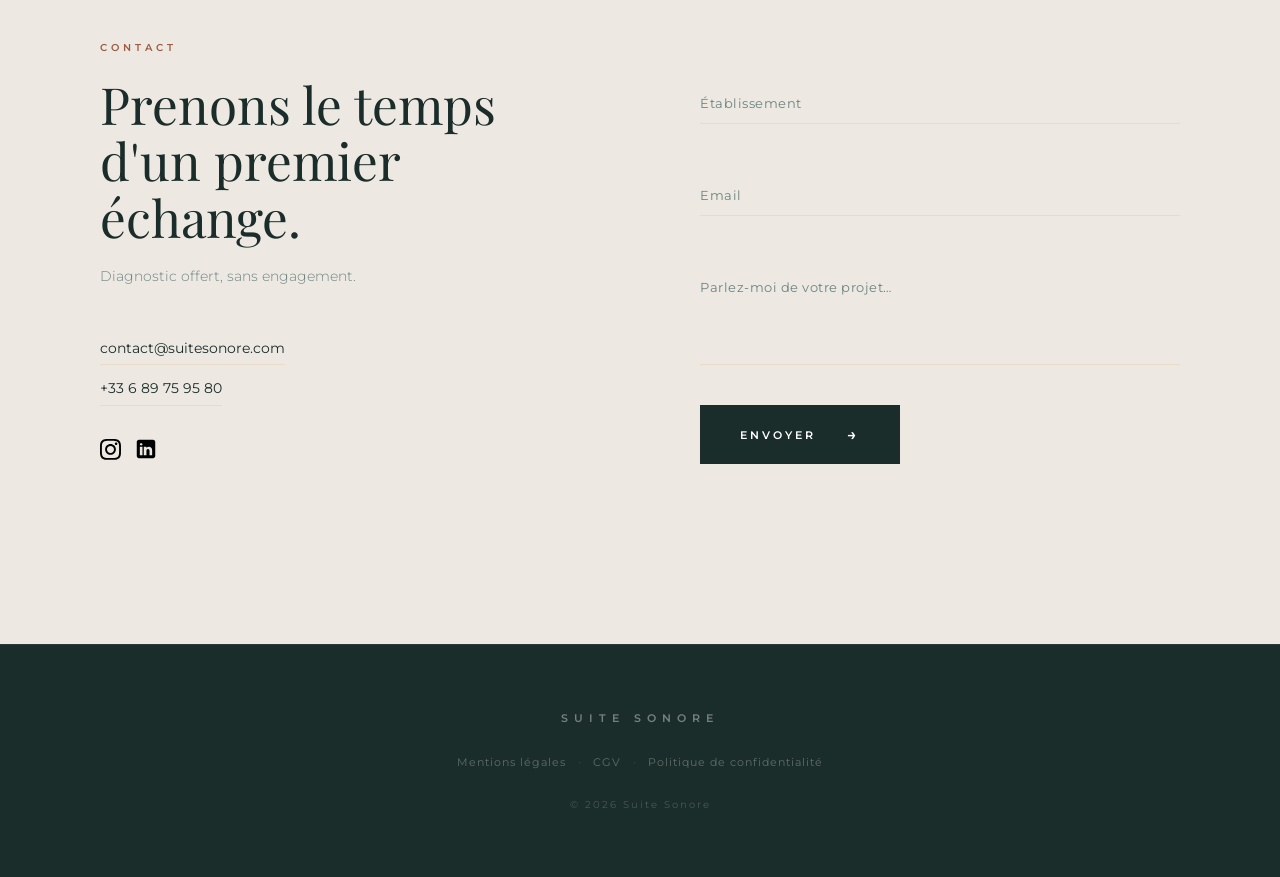
==== commit a638c4ac: "Update index.html" ====
--- a/index.html
+++ b/index.html
@@ -779,7 +779,7 @@
       <h2 class="fondateur-title">L'oreille derrière Suite Sonore.</h2>
       <div class="fondateur-text">
         <p>Franco-anglais, j'ai grandi dans une culture musicale ouverte sur le monde : du rock à la soul, du funk au blues, du jazz à la bossa nova… Dans une famille où la musique était bien plus qu'une passion : un métier, une expertise, un héritage.</p>
-        <p>Musicien autodidacte depuis vingt ans, j'ai appris à disséquer la beauté d'un morceau pour en comprendre les rouages. Là où d'autres écoutent, j'analyse : structure, tempo, dynamique et charge émotionnelle.</p>
+        <p>Musicien autodidacte depuis vingt ans, j'ai développé une oreille analytique : je ne m'arrête pas à ce qu'un morceau fait ressentir, je cherche à comprendre pourquoi il le fait.</p>
         <p>Ma différence ? La méthode. Suite Sonore ne propose pas de playlists, mais une architecture. J'ai formalisé une approche rigoureuse pour transformer la musique en levier de performance.</p>
       </div>
       <!-- Quote changes dynamically based on mode -->
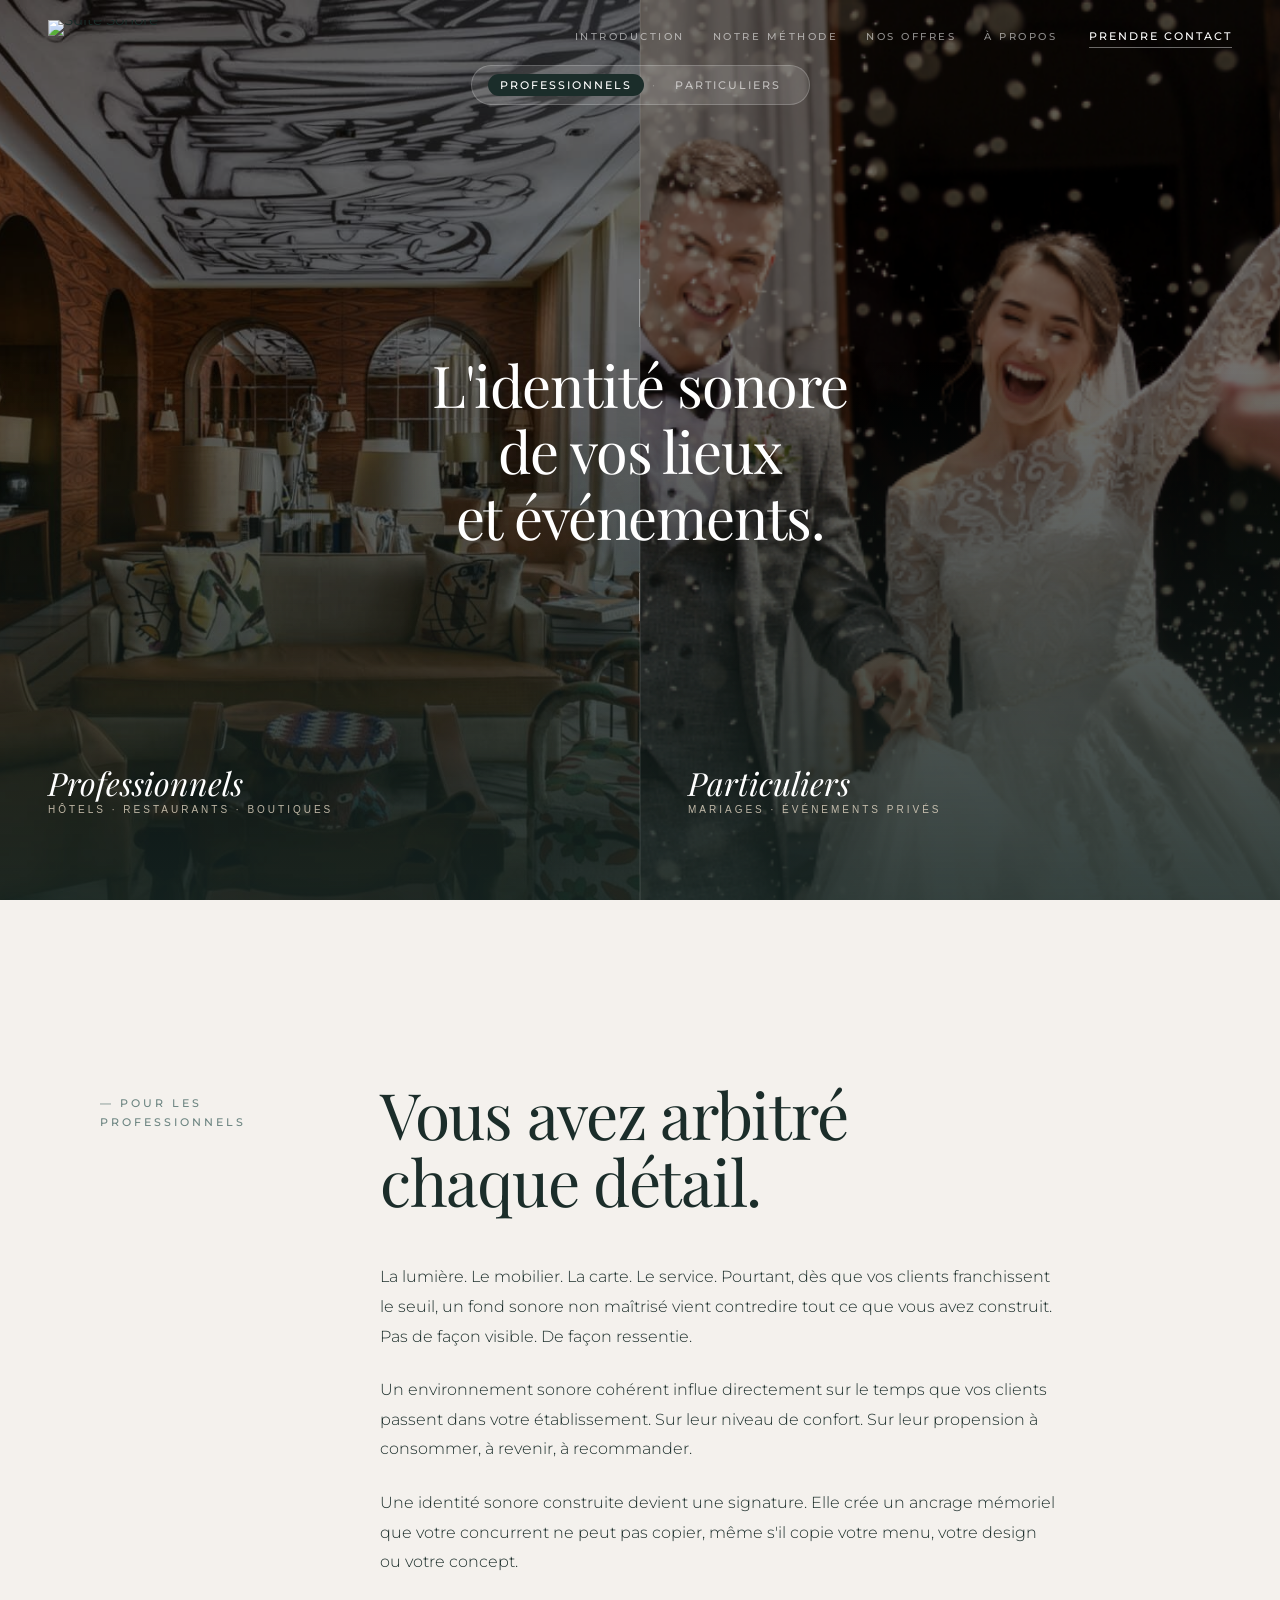
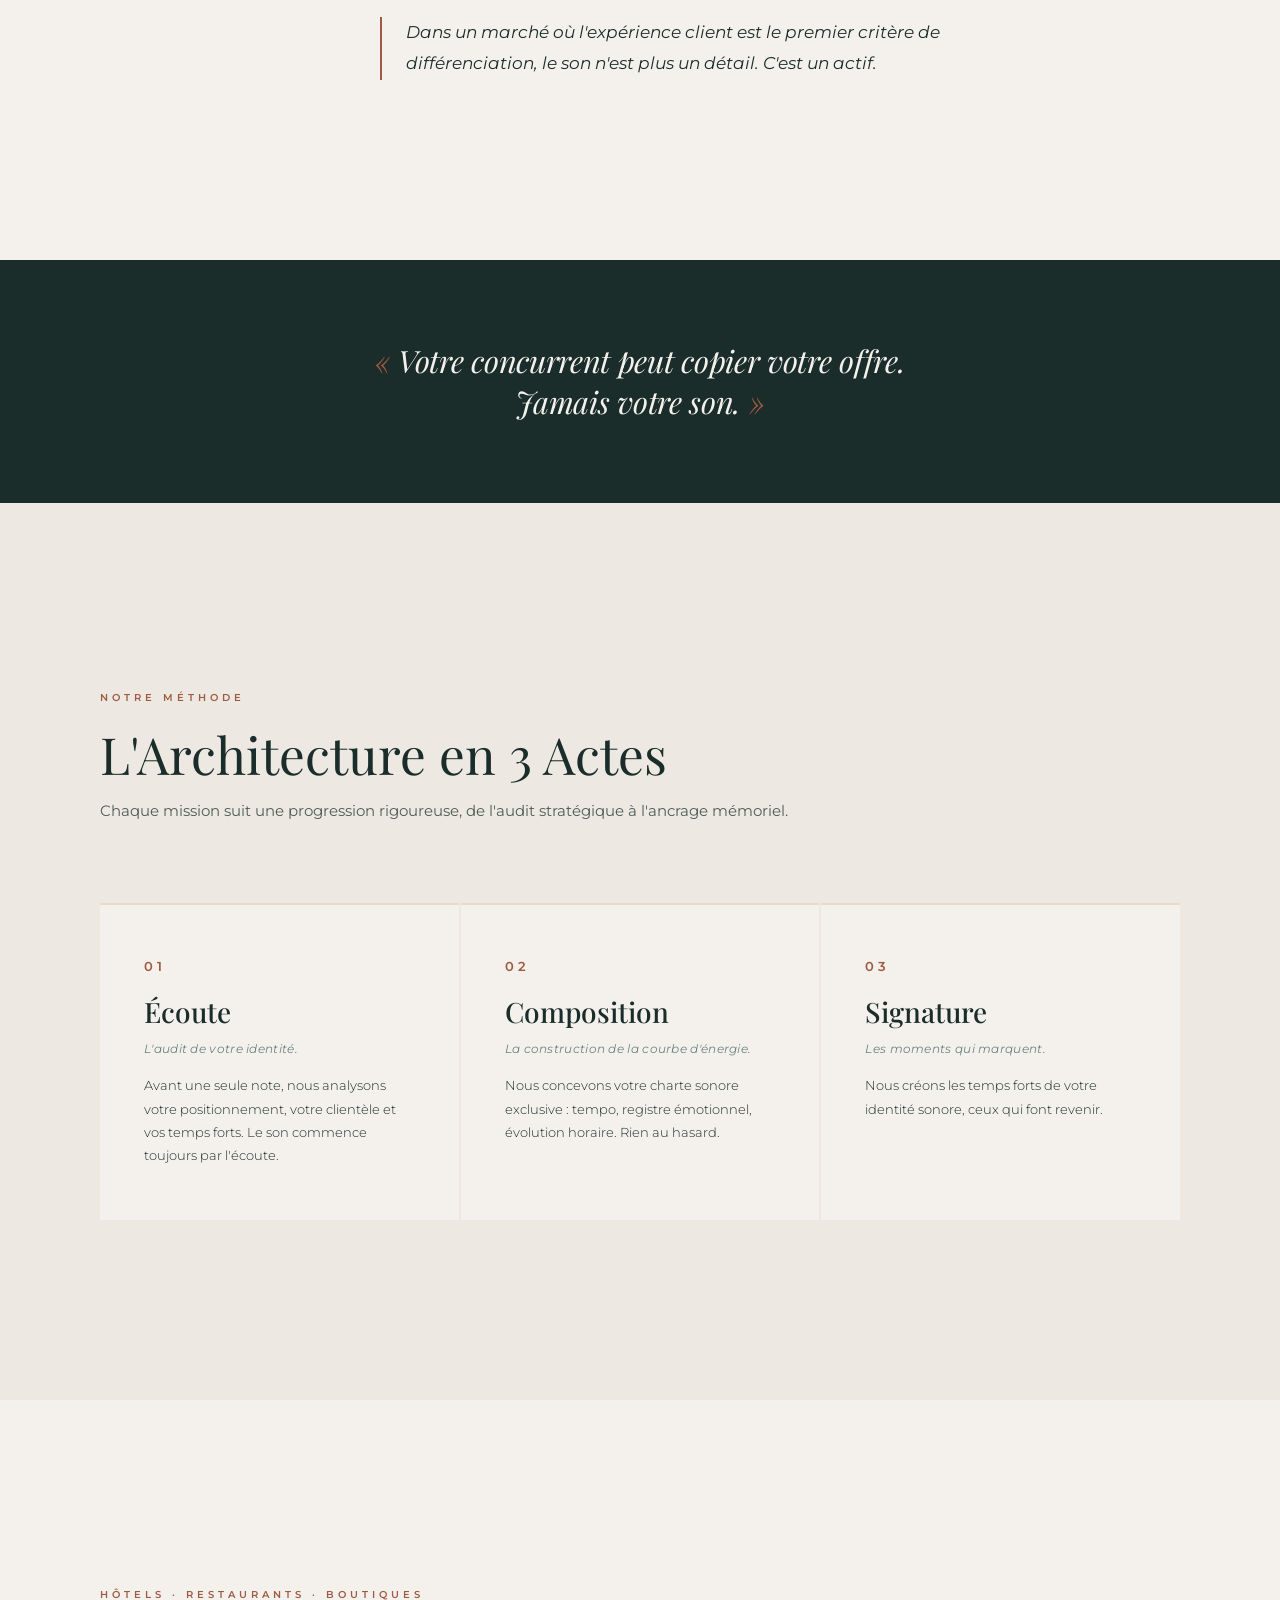
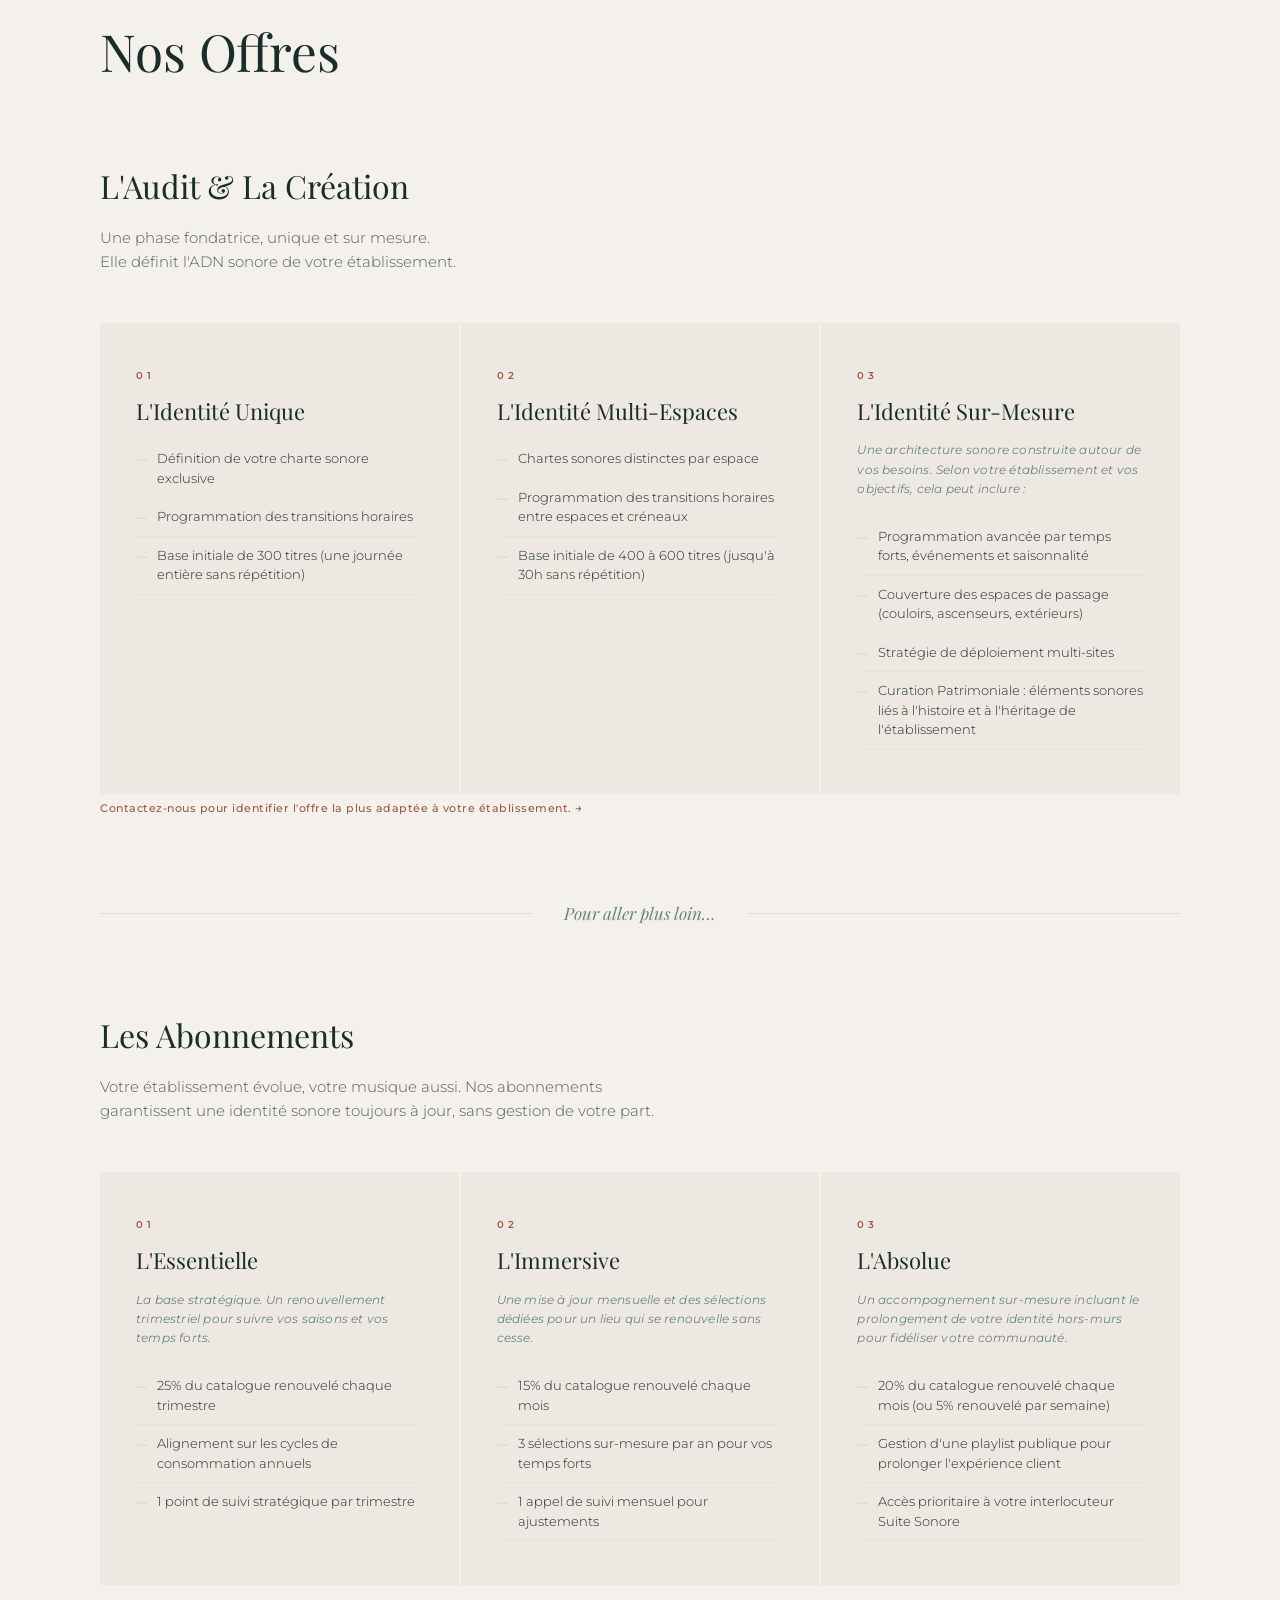
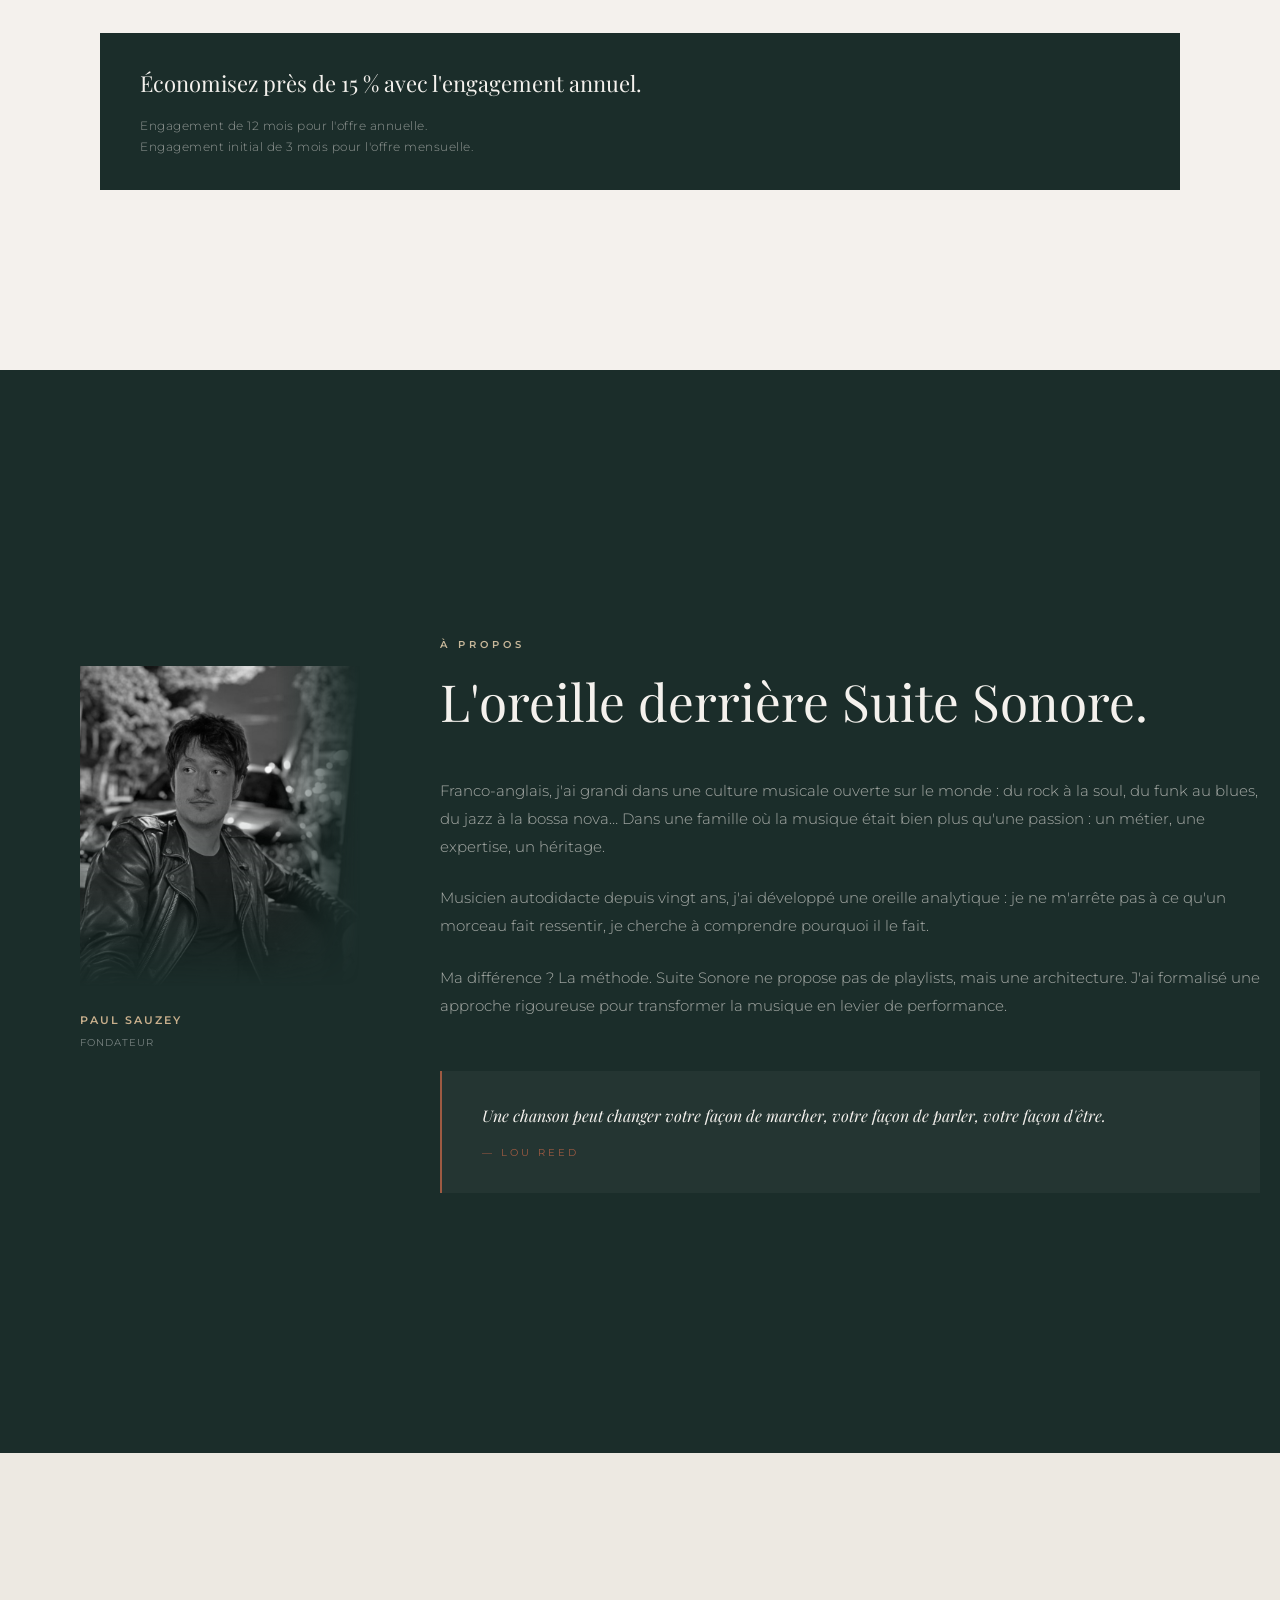
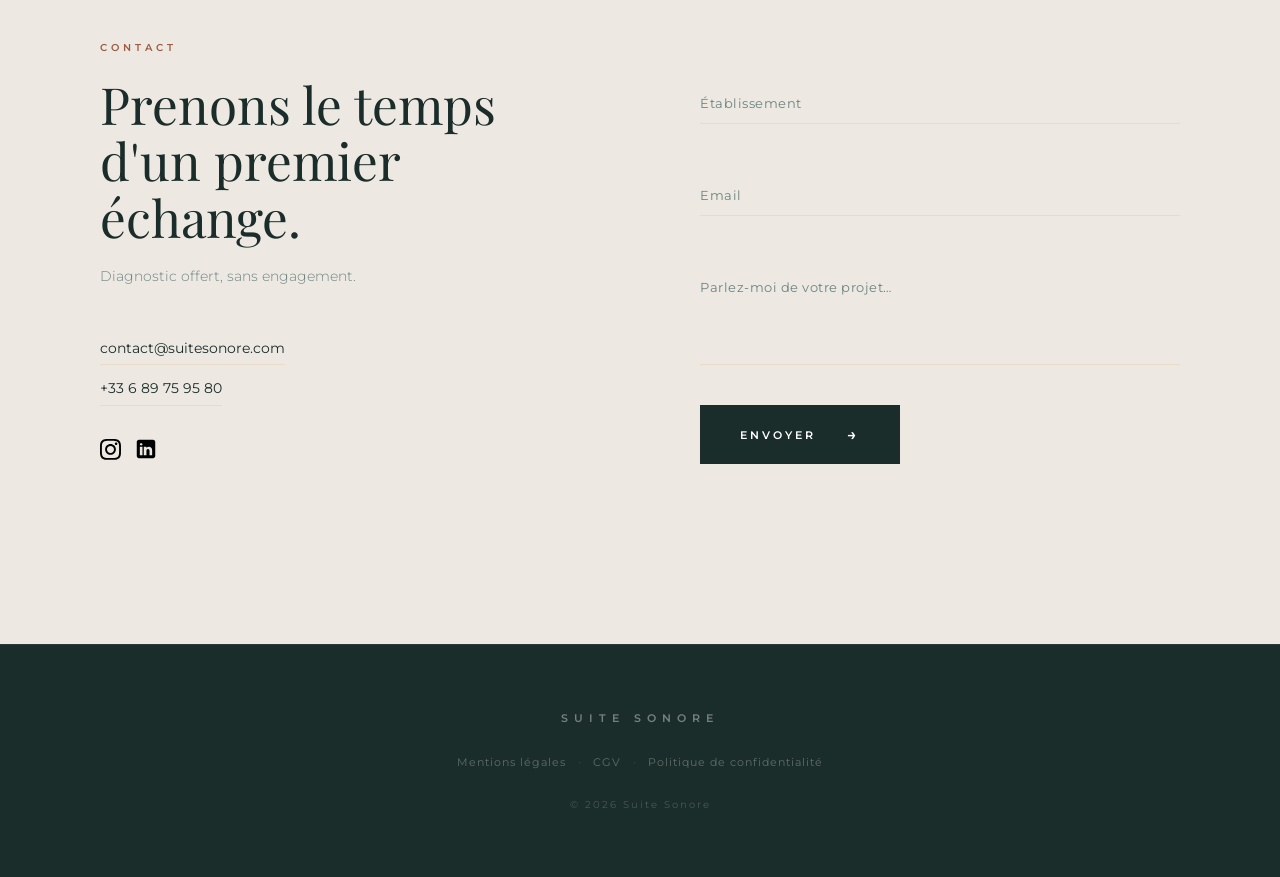
==== commit b360f361: "Update index.html" ====
--- a/index.html
+++ b/index.html
@@ -666,9 +666,11 @@
 <nav class="nav" id="nav">
   <div class="nav-top-row">
     <div class="nav-logo">
-      <img src="logo-blanc.png" alt="Suite Sonore" class="logo-light">
-      <img src="logo-noir.png" alt="Suite Sonore" class="logo-dark">
-    </div>
+  <a href="#" style="display: block; line-height: 0;">
+    <img src="logo-blanc.png" alt="Suite Sonore" class="logo-light">
+    <img src="logo-noir.png" alt="Suite Sonore" class="logo-dark">
+  </a>
+</div>
     <nav class="nav-section-links">
       <a href="#intro">Introduction</a>
       <a href="#architecture">Notre Méthode</a>
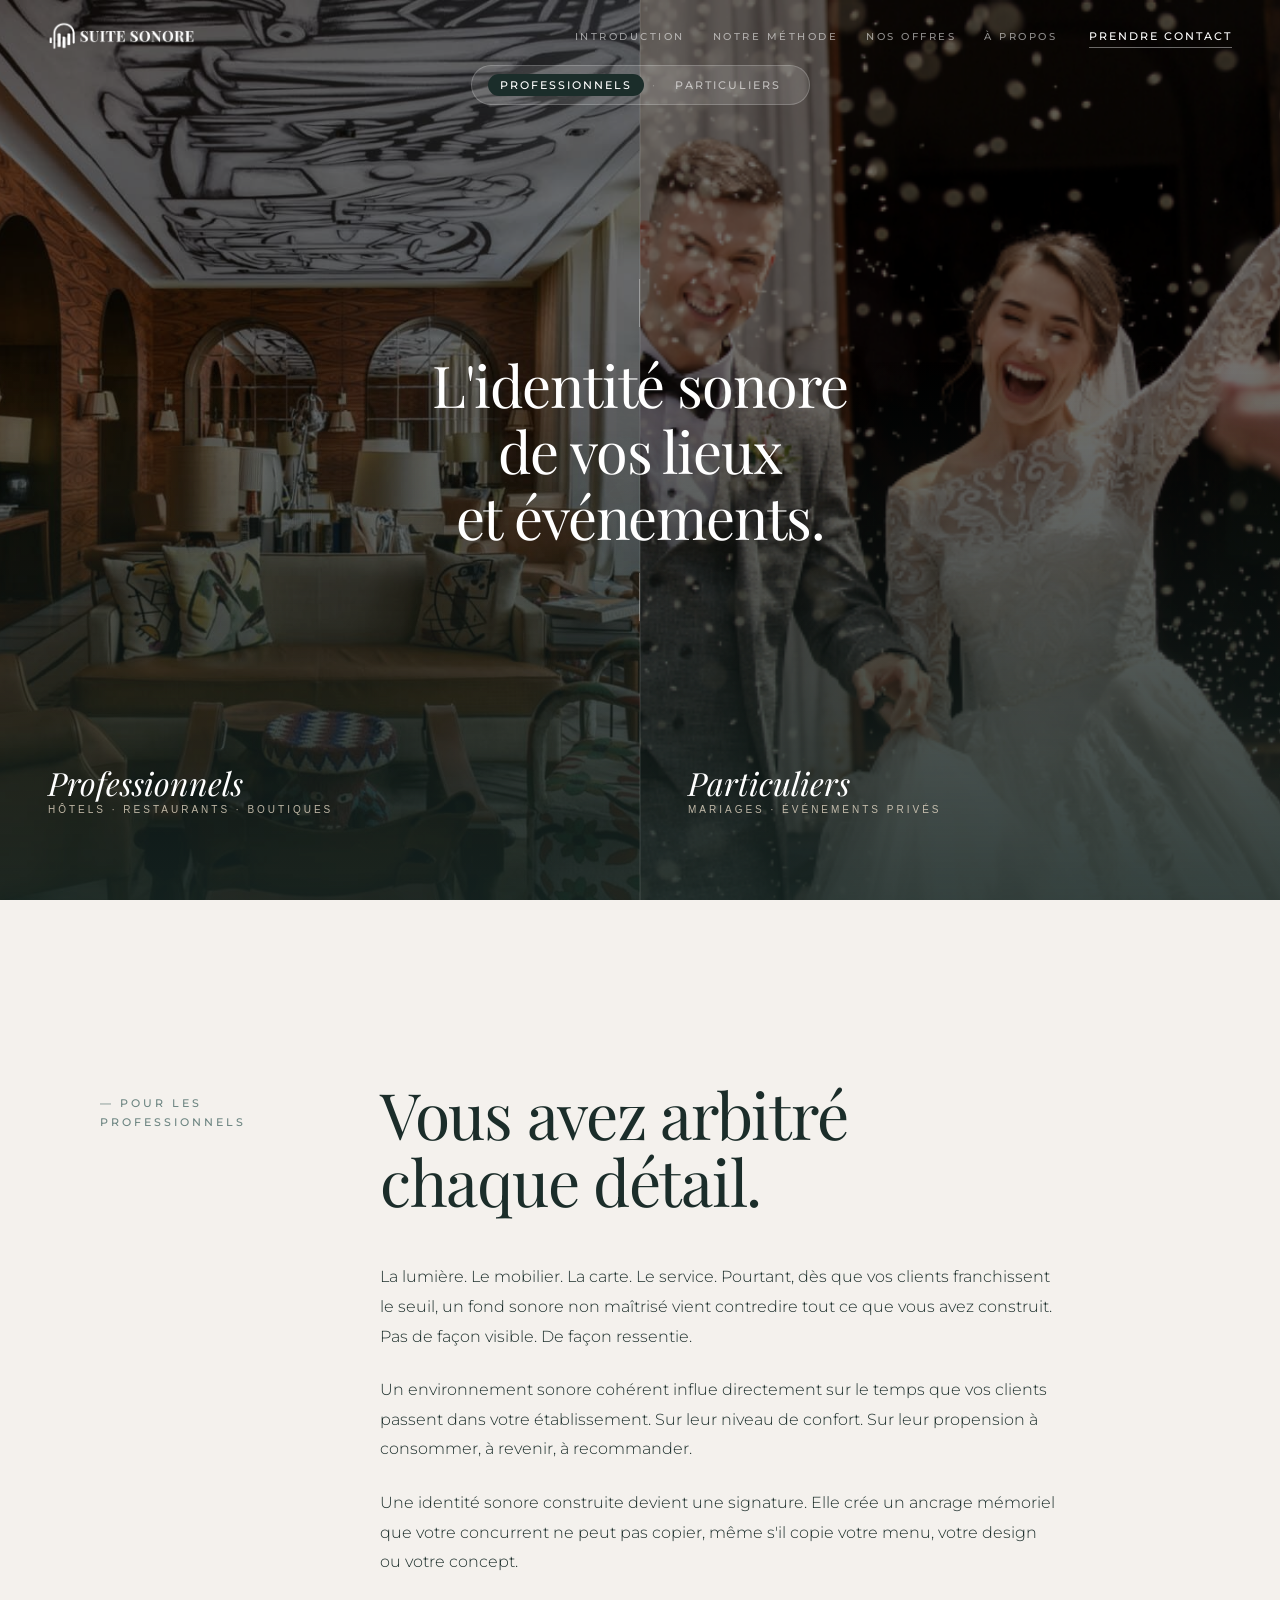
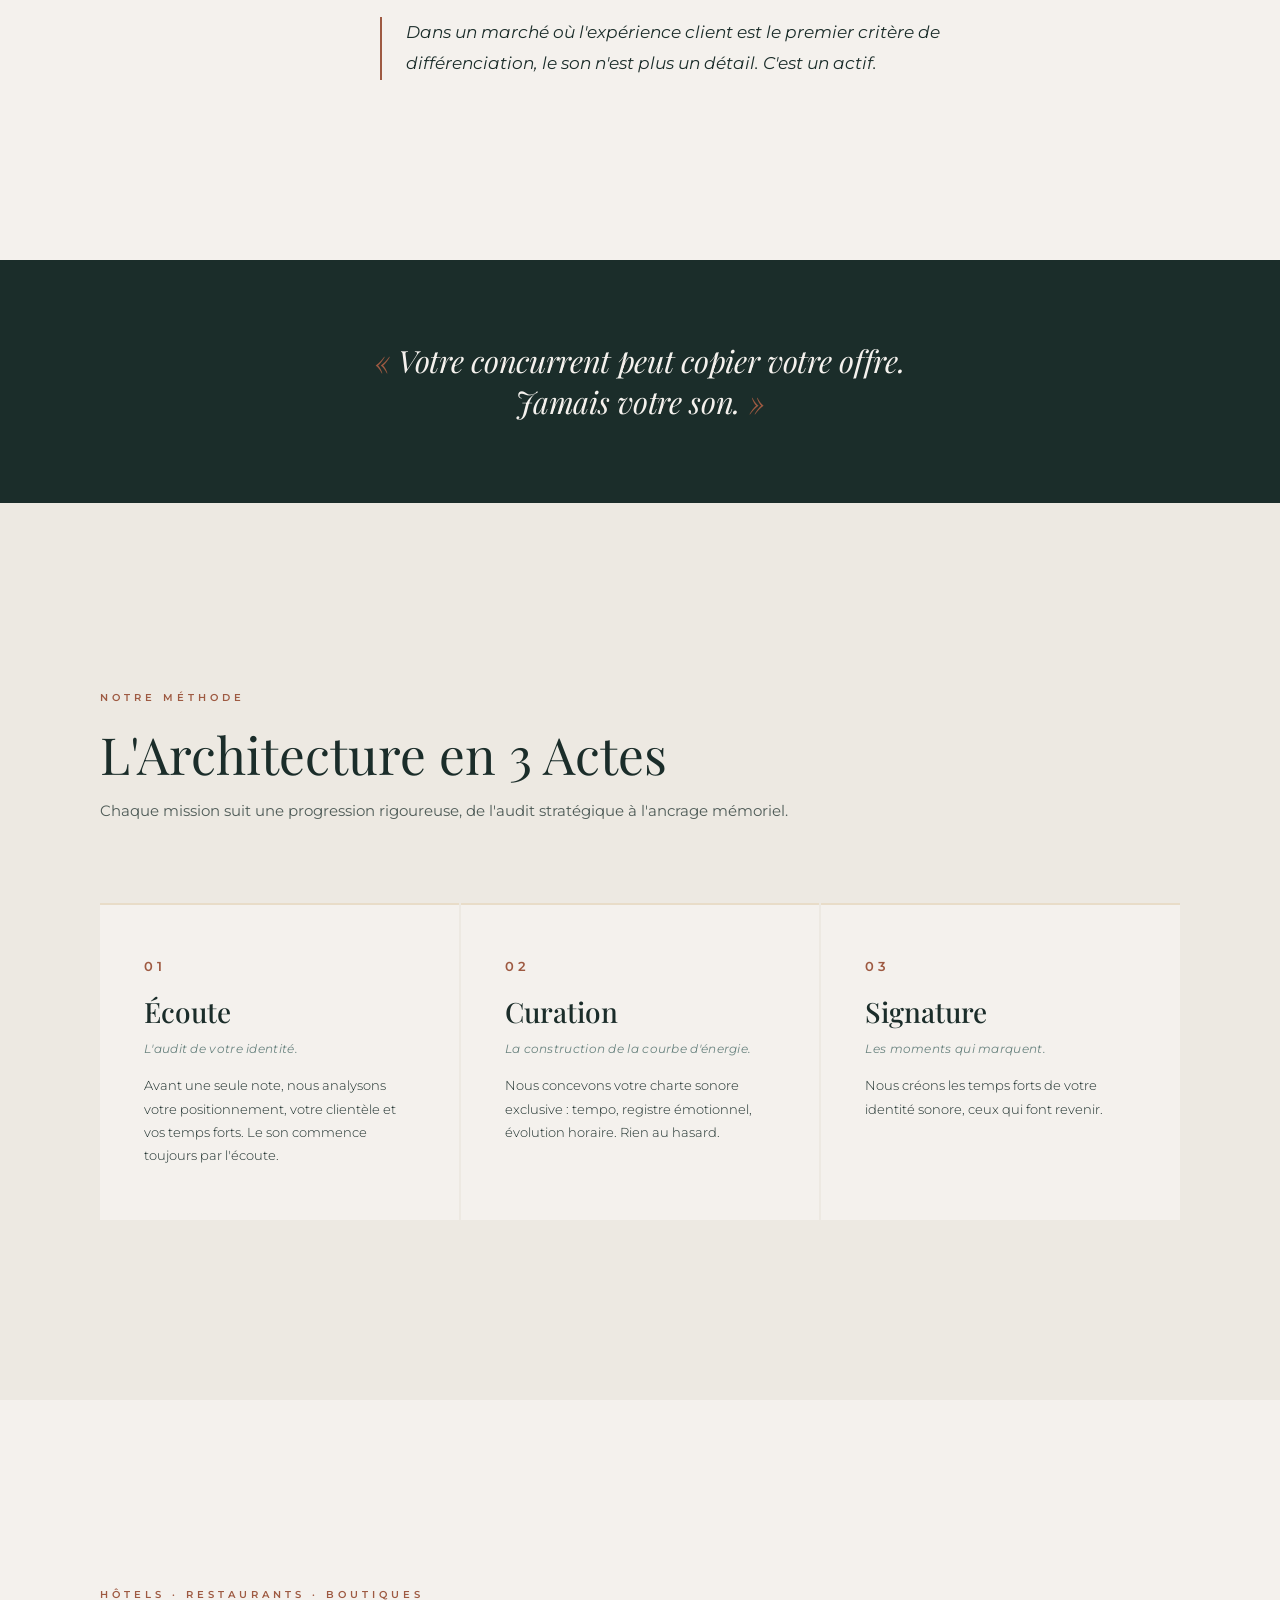
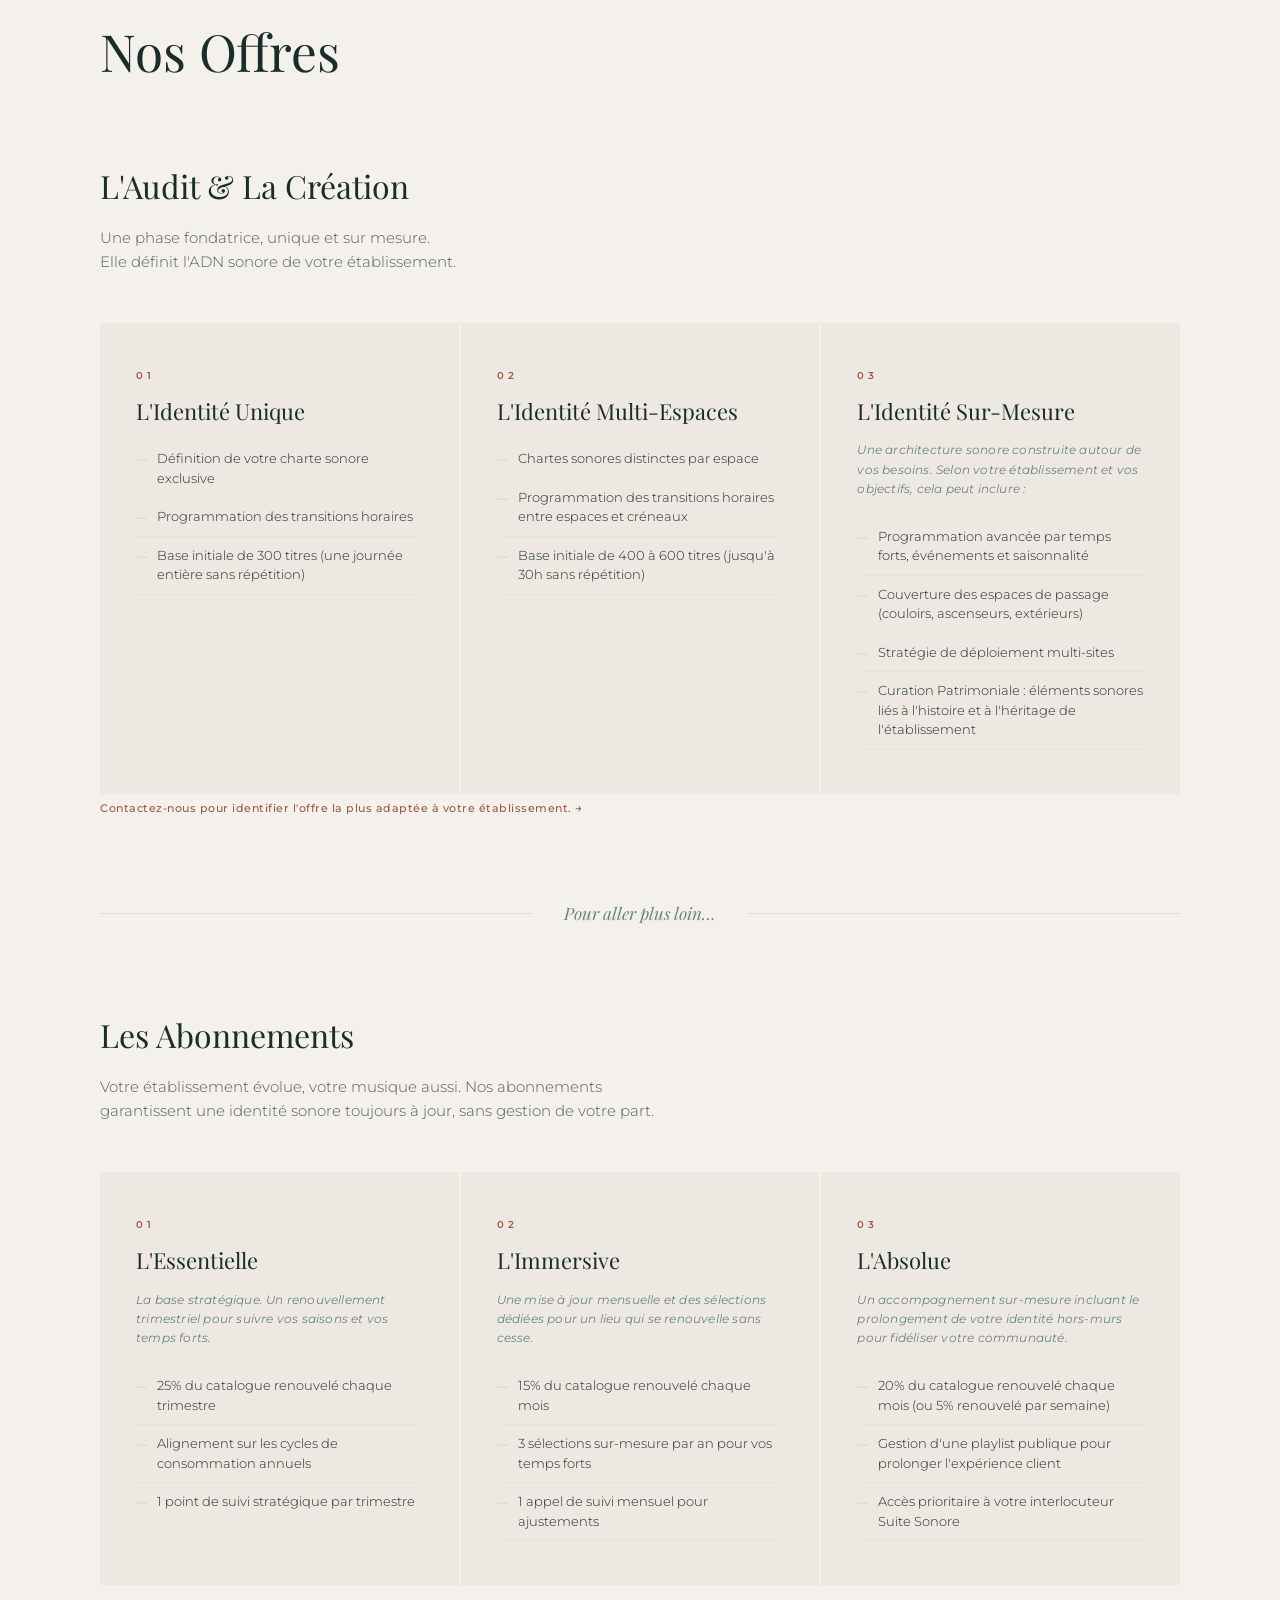
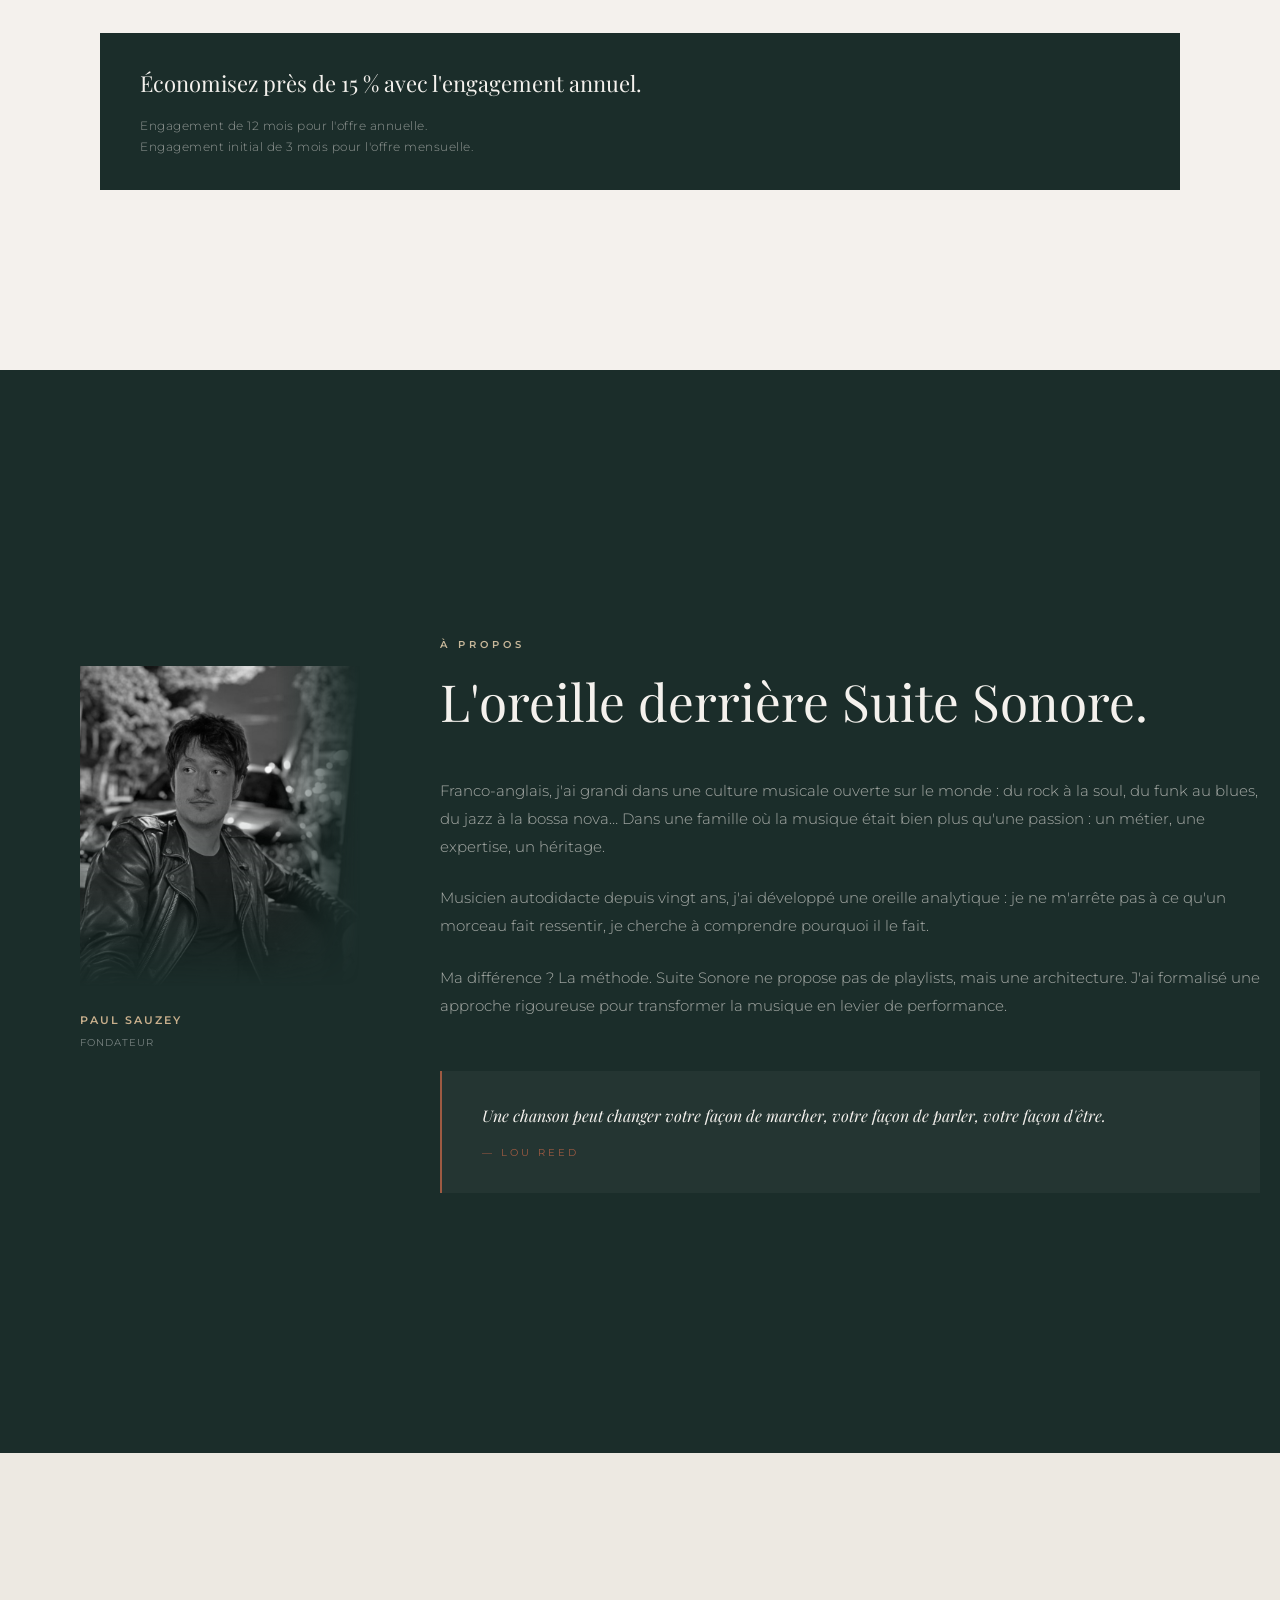
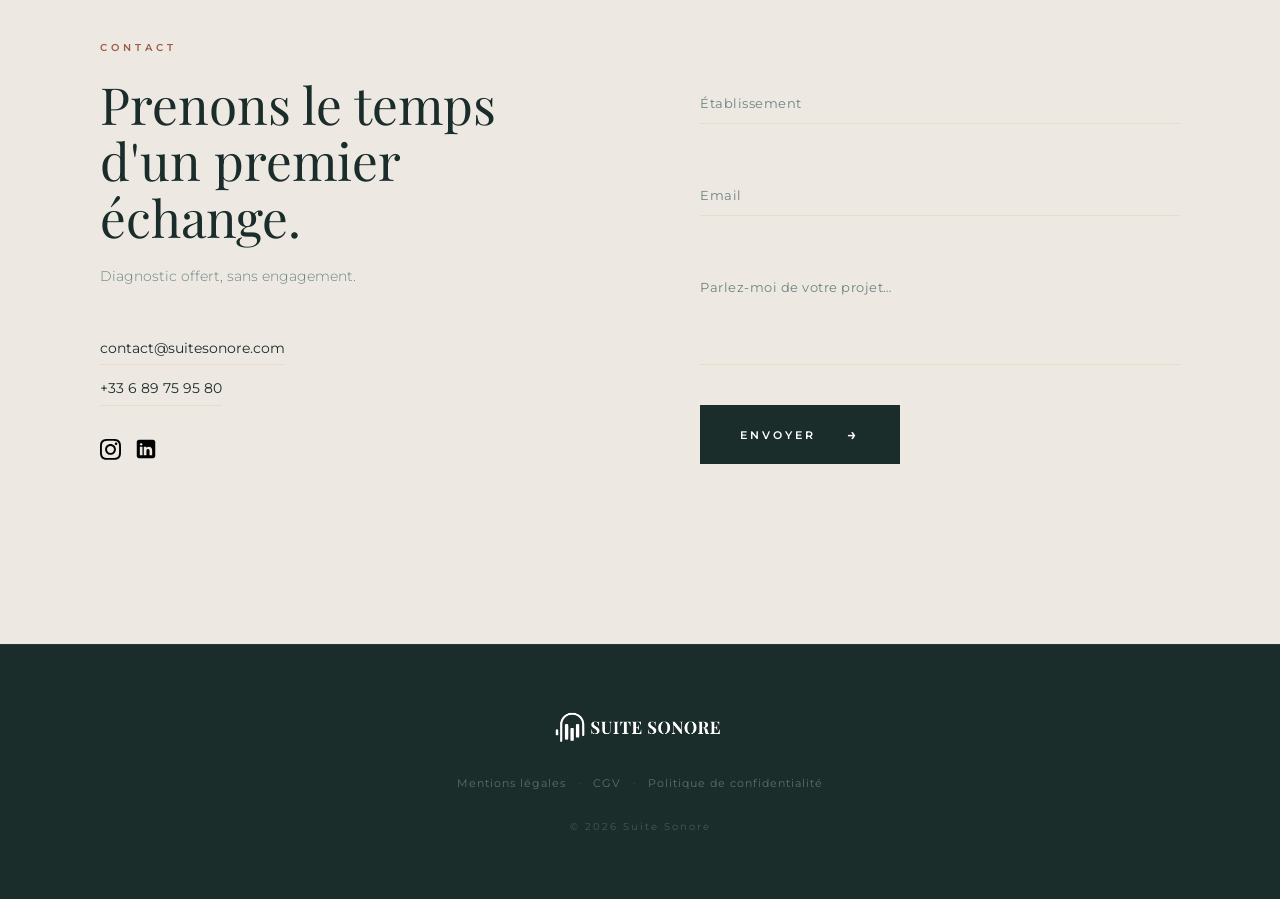
==== commit 222cde29: "Update index.html" ====
--- a/index.html
+++ b/index.html
@@ -884,7 +884,7 @@
     `,
     timeline: [
       { num: "01", name: "Écoute", subtitle: "L'audit de votre identité.", desc: "Avant une seule note, nous analysons votre positionnement, votre clientèle et vos temps forts. Le son commence toujours par l'écoute." },
-      { num: "02", name: "Composition", subtitle: "La construction de la courbe d'énergie.", desc: "Nous concevons votre charte sonore exclusive : tempo, registre émotionnel, évolution horaire. Rien au hasard." },
+      { num: "02", name: "Curation", subtitle: "La construction de la courbe d'énergie.", desc: "Nous concevons votre charte sonore exclusive : tempo, registre émotionnel, évolution horaire. Rien au hasard." },
       { num: "03", name: "Signature", subtitle: "Les moments qui marquent.", desc: "Nous créons les temps forts de votre identité sonore, ceux qui font revenir." }
     ],
     offresTag: "Hôtels · Restaurants · Boutiques",
@@ -997,7 +997,7 @@
     `,
     timeline: [
       { num: "01", name: "Écoute", subtitle: "La découverte de votre univers.", desc: "Vos goûts, votre histoire, l'ambiance que vous imaginez. La bonne musique commence toujours par la bonne écoute." },
-      { num: "02", name: "Composition", subtitle: "La construction de votre parcours sonore.", desc: "Chaque séquence, de la cérémonie au cocktail, du dîner à la soirée, a son tempo, son registre, son intention. Rien n'est laissé au hasard." },
+      { num: "02", name: "Curation", subtitle: "La construction de votre parcours sonore.", desc: "Chaque séquence, de la cérémonie au cocktail, du dîner à la soirée, a son tempo, son registre, son intention. Rien n'est laissé au hasard." },
       { num: "03", name: "Signature", subtitle: "Les moments qui font frissonner.", desc: "Nous créons les temps forts de votre événement — ceux que vos invités ne remarquent pas consciemment, mais qu'ils n'oublieront jamais." }
     ],
     offresTag: "Mariages · Événements privés",
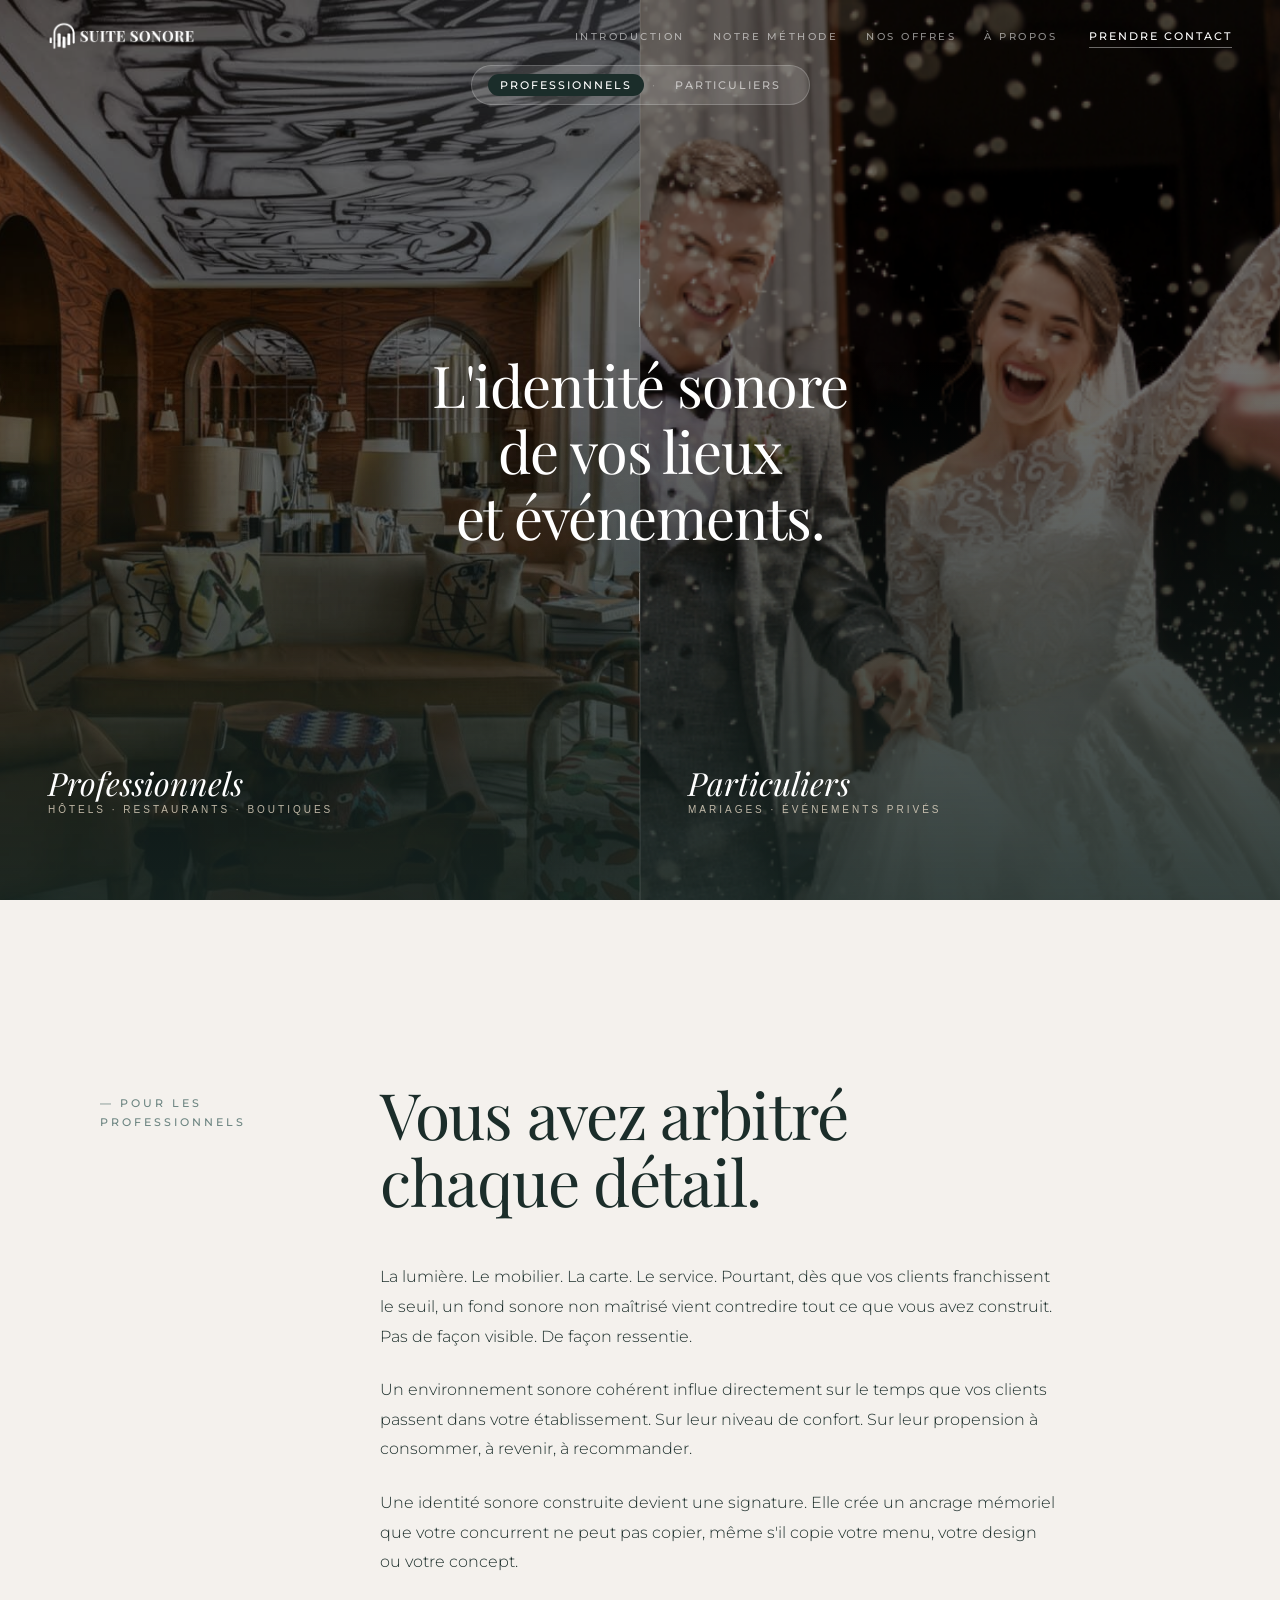
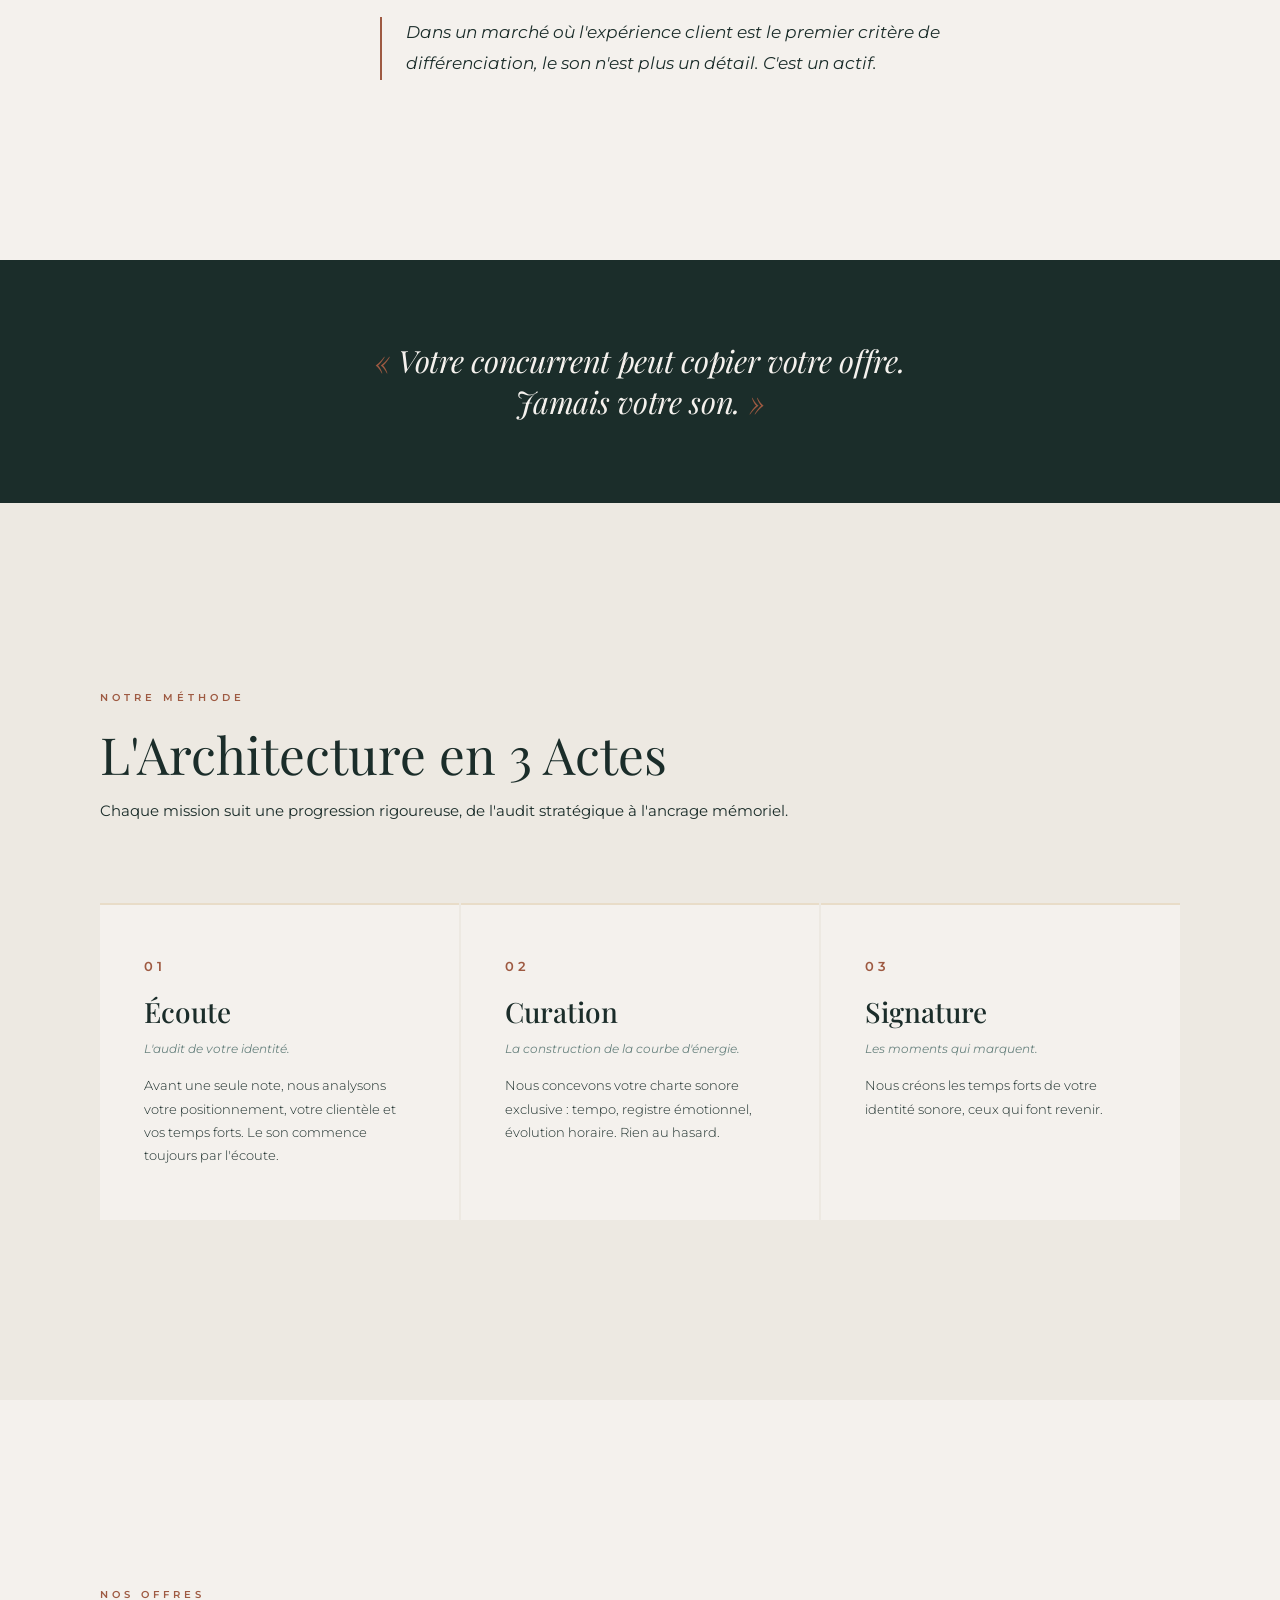
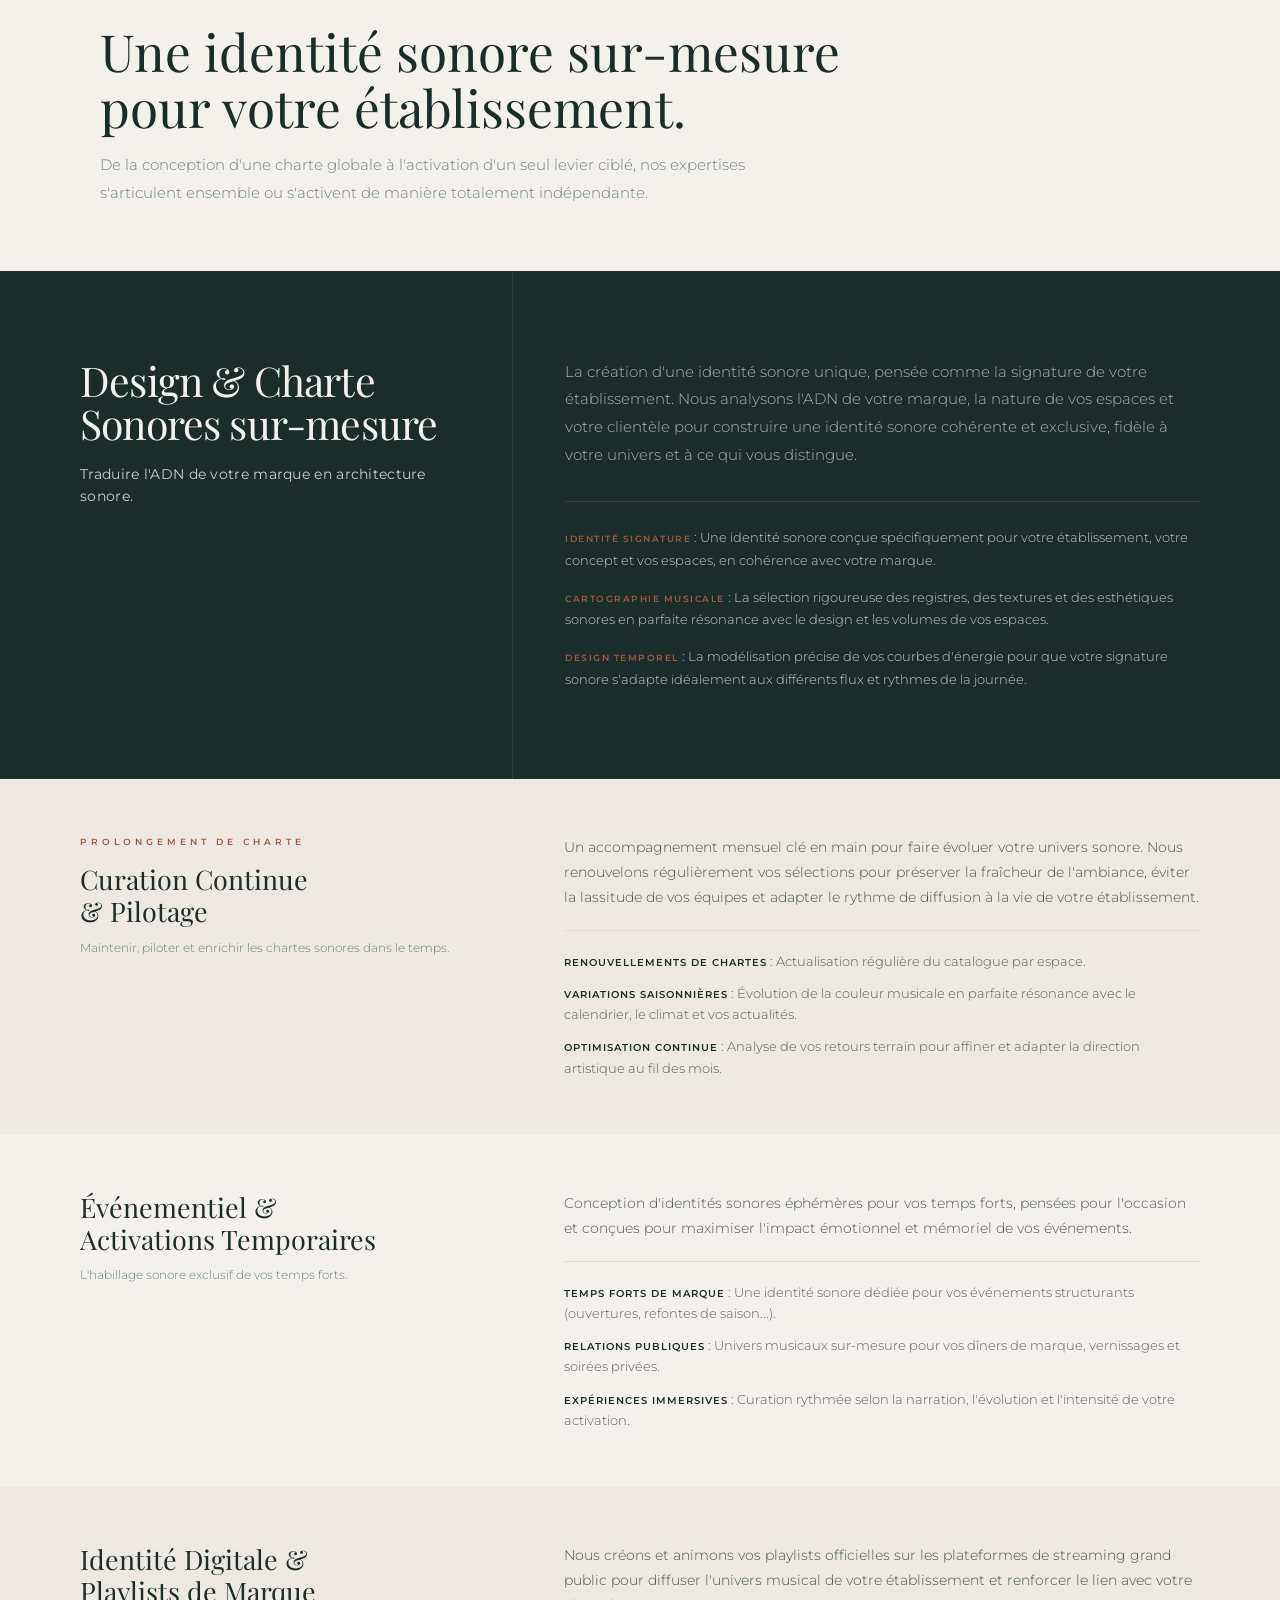
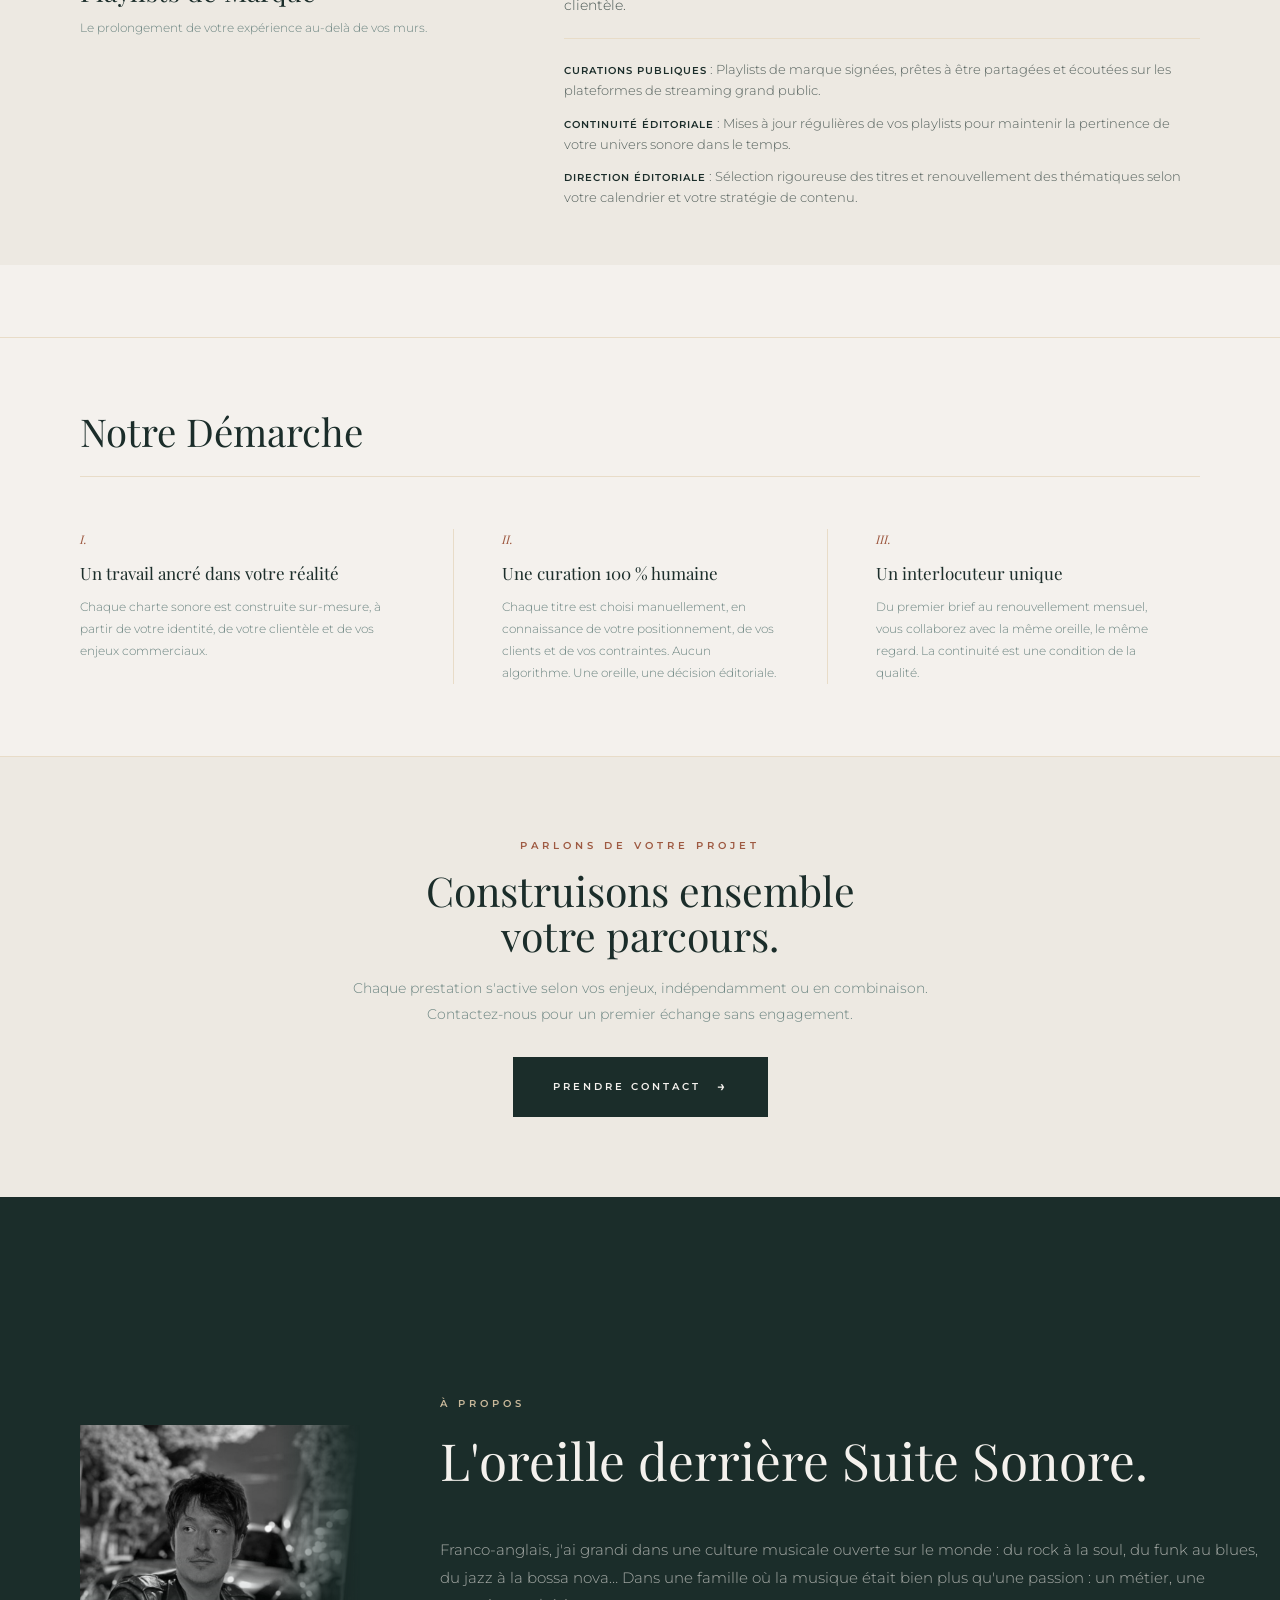
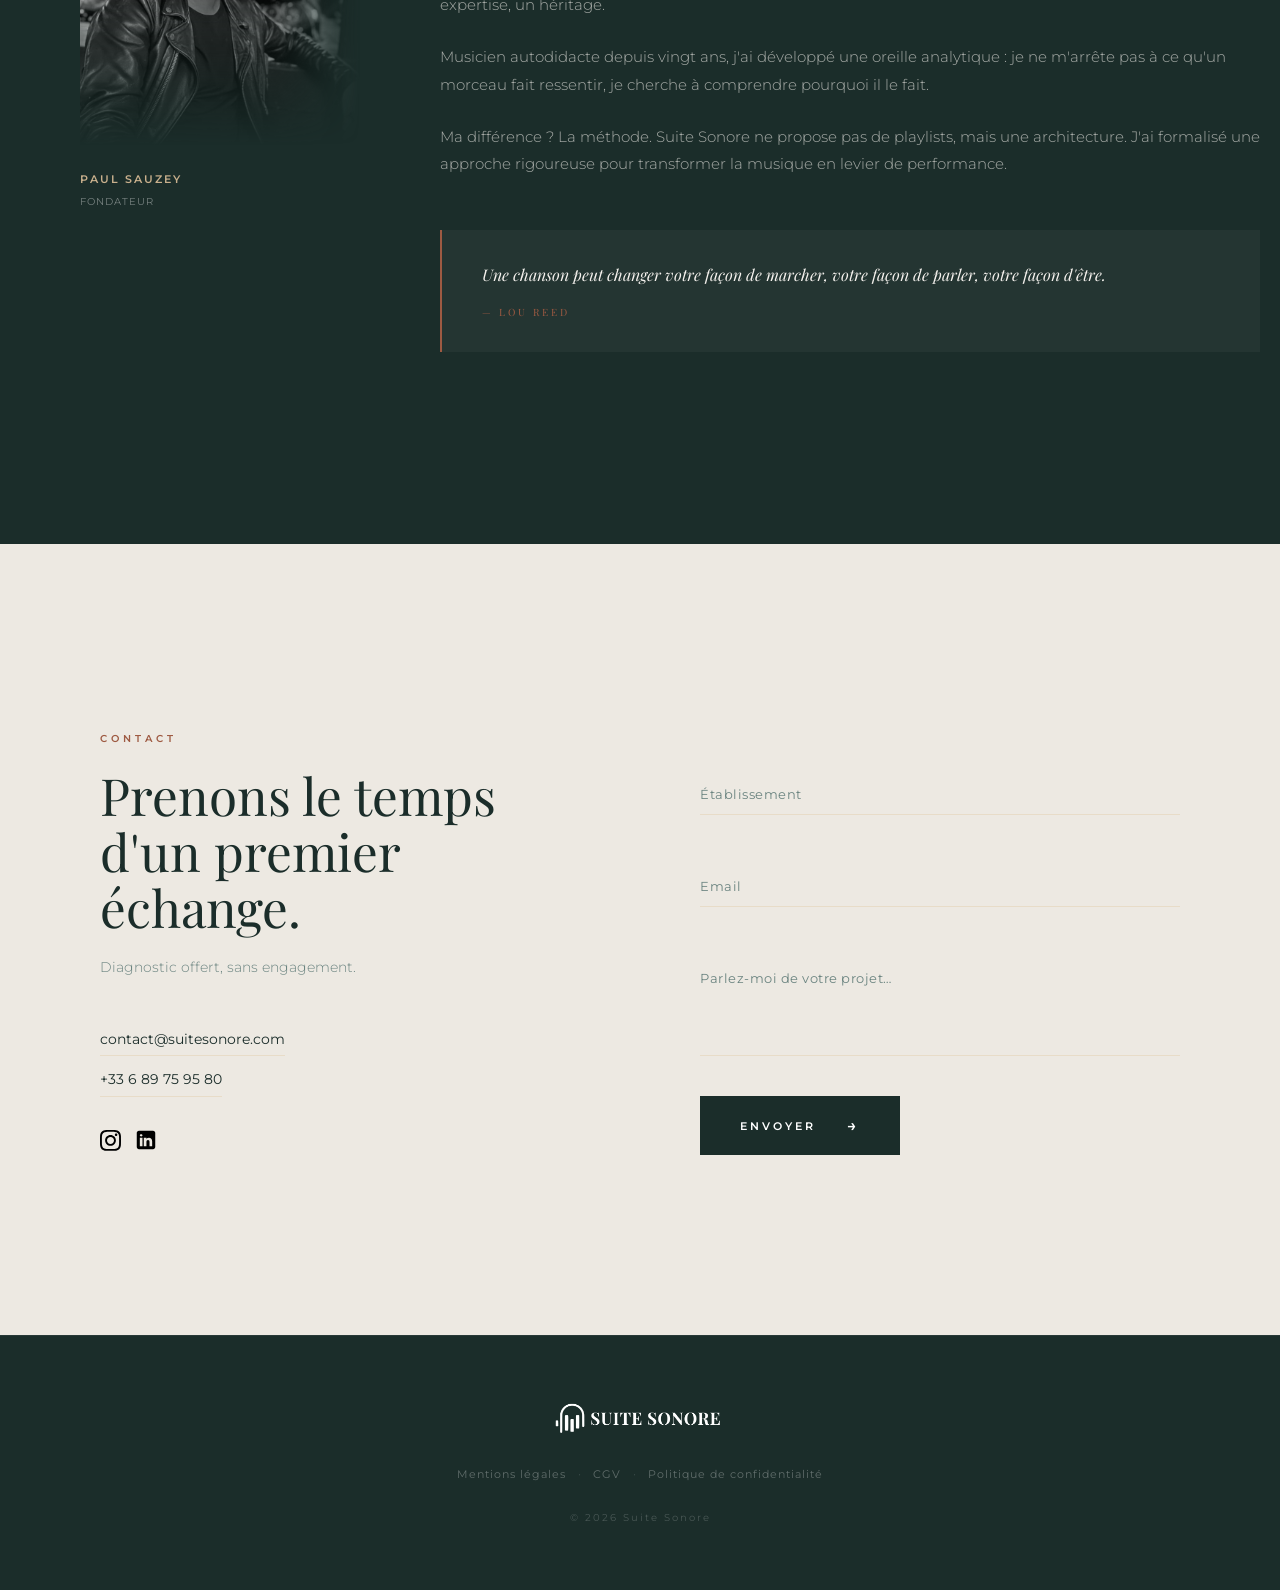
==== commit 59710c2c: "Update index.html" ====
--- a/index.html
+++ b/index.html
@@ -7,675 +7,453 @@
 <link href="https://fonts.googleapis.com/css2?family=Playfair+Display:ital,wght@0,400;0,500;0,600;1,400;1,500&family=Montserrat:wght@300;400;500;600&display=swap" rel="stylesheet">
 <style>
 :root {
-  --cream: #F4F1ED;
-  --cream-dark: #EDE9E2;
-  --green: #1B2D2A;
-  --green-mid: #2D4A45;
-  --sand: #E8DCC8;
-  --sand-dark: #C8B89A;
-  --terracotta: #9E5A42;
-  --white: #FFFFFF;
-  --text-muted: #6B8480;
-  --font-display: 'Playfair Display', Georgia, serif;
-  --font-body: 'Montserrat', sans-serif;
-  --spacing-xl: 120px;
-  --spacing-xxl: 180px;
-  --ease-smooth: cubic-bezier(0.25, 0.46, 0.45, 0.94);
-  --ease-out: cubic-bezier(0.16, 1, 0.3, 1);
-  --transition: 0.4s var(--ease-smooth);
-}
-
-*, *::before, *::after { box-sizing: border-box; margin: 0; padding: 0; }
-html { scroll-behavior: smooth; }
-body {
-  font-family: var(--font-body);
-  background: var(--cream);
-  color: var(--green);
-  font-size: 15px;
-  line-height: 1.7;
-  overflow-x: hidden;
-  -webkit-font-smoothing: antialiased;
-}
-h1, h2, h3, h4 { font-family: var(--font-display); font-weight: 400; }
-a { color: inherit; text-decoration: none; }
-img { display: block; width: 100%; height: 100%; object-fit: cover; }
-
-.container { max-width: 1160px; margin: 0 auto; padding: 0 40px; }
-
-.section-tag {
-  display: inline-block;
-  font-family: var(--font-body);
-  font-size: 10px; font-weight: 600;
-  letter-spacing: 4px; text-transform: uppercase;
-  color: var(--terracotta); margin-bottom: 20px;
-}
-.section-header { margin-bottom: 80px; }
-.section-title {
-  font-size: clamp(32px, 4vw, 52px);
-  font-weight: 400; line-height: 1.1;
-  color: var(--green); margin-bottom: 16px;
-}
-.section-sub {
-  font-size: 15px; color: var(--green);
-  max-width: 100%; line-height: 1.7;
-  font-weight: 400; opacity: 0.75;
-  white-space: nowrap;
-}
-
-/* REVEAL */
-.reveal-section {
-  opacity: 0; transform: translateY(40px);
-  transition: opacity 0.9s var(--ease-out), transform 0.9s var(--ease-out);
-}
-.reveal-section.revealed { opacity: 1; transform: translateY(0); }
-
-/* NAV */
-.nav {
-  position: fixed; top: 0; left: 0; right: 0;
-  z-index: 100;
-  padding: 0;
-  transition: background var(--transition), box-shadow var(--transition);
-}
-.nav-scrolled {
-  background: rgba(244, 241, 237, 0.95);
-  backdrop-filter: blur(20px);
-  box-shadow: 0 1px 0 var(--sand);
-}
-/* Desktop: single row layout */
-@media (min-width: 769px) {
-  .nav { display: flex; flex-direction: column; }
-  .nav-top-row { display: flex; align-items: center; padding: 20px 48px 10px; gap: 32px; }
-  .nav-scrolled .nav-top-row { padding: 13px 48px 8px; }
-  .nav-logo { margin-right: auto; }
-  .nav-section-links { display: flex; align-items: center; gap: 28px; }
-  .nav-section-links a {
-    font-family: var(--font-body); font-size: 10px; font-weight: 500;
-    letter-spacing: 2.5px; text-transform: uppercase;
-    color: rgba(255,255,255,0.55); border-bottom: 1px solid transparent;
-    padding-bottom: 2px; transition: color var(--transition), border-color var(--transition);
-  }
-  .nav-section-links a:hover { color: rgba(255,255,255,0.9); border-color: rgba(255,255,255,0.3); }
-  .nav-scrolled .nav-section-links a { color: var(--text-muted); }
-  .nav-scrolled .nav-section-links a:hover { color: var(--green); border-color: var(--sand-dark); }
-  .nav-mode-row { display: flex; justify-content: center; padding-bottom: 12px; }
-  .nav-scrolled .nav-mode-row { padding-bottom: 8px; }
-}
-.nav-logo { display: flex; align-items: center; }
-.nav-logo img { height: 35px !important; width: auto !important; display: none; }
-.nav-logo .logo-light { display: block; }
-.nav-scrolled .nav-logo .logo-light { display: none !important; }
-.nav-scrolled .nav-logo .logo-dark { display: block !important; }
-.nav-mode {
-  display: flex; align-items: center; gap: 8px;
-  background: rgba(255,255,255,0.12);
-  border: 1px solid rgba(255,255,255,0.2);
-  border-radius: 100px; padding: 8px 16px;
-  transition: background var(--transition), border-color var(--transition);
-}
-.nav-scrolled .nav-mode { background: var(--cream-dark); border-color: var(--sand); }
-.mode-btn {
-  background: none; border: none; font-family: var(--font-body);
-  font-size: 11px; font-weight: 500; letter-spacing: 2px; text-transform: uppercase;
-  cursor: pointer; color: rgba(255,255,255,0.6);
-  padding: 4px 12px; border-radius: 100px; transition: all 0.3s ease;
-}
-.nav-scrolled .mode-btn { color: var(--text-muted); }
-.mode-btn.active { background: var(--green); color: var(--white) !important; }
-.mode-sep { color: rgba(255,255,255,0.3); font-size: 12px; }
-.nav-scrolled .mode-sep { color: var(--sand-dark); }
-.nav-cta {
-  font-size: 11px; font-weight: 500; letter-spacing: 2px; text-transform: uppercase;
-  color: var(--white); border-bottom: 1px solid rgba(255,255,255,0.4);
-  padding-bottom: 2px; transition: all var(--transition);
-}
-.nav-scrolled .nav-cta { color: var(--green); border-color: var(--sand-dark); }
-.nav-cta:hover { border-color: var(--terracotta); color: var(--terracotta); }
-
-/* HERO */
-.hero {
-  height: 100vh; min-height: 700px; position: relative;
-  display: flex; align-items: center; justify-content: center; overflow: hidden;
-}
-.hero-bg { position: absolute; inset: 0; display: flex; }
-.hero-half {
-  flex: 1; position: relative; overflow: hidden;
-  transition: flex 0.8s var(--ease-smooth); cursor: pointer;
-}
-.hero-half:hover { flex: 1; }
-.hero-img {
-  position: absolute; inset: 0;
-  transition: transform 0.8s var(--ease-smooth), filter 0.8s ease;
-  filter: brightness(0.45) saturate(0.8);
-}
-.hero-half:hover .hero-img {
-  transform: scale(1.08) !important;
-  filter: brightness(0.55) saturate(0.9) !important;
-}
-.hero-half.hero-active .hero-img { filter: brightness(0.45) saturate(0.8); }
-.hero-half-overlay {
-  position: absolute; inset: 0;
-  background: linear-gradient(to top, rgba(27,45,42,0.7) 0%, transparent 60%);
-  z-index: 1;
-}
-.hero-zone-btn {
-  position: absolute; bottom: 52px; left: 48px; z-index: 2;
-  background: none; border: none; cursor: pointer; text-align: left;
-  color: var(--white); display: flex; flex-direction: column; gap: 4px; padding: 0;
-}
-.zone-label {
-  font-family: var(--font-display);
-  font-size: clamp(22px, 2.5vw, 32px); font-style: italic; line-height: 1.1;
-}
-.zone-sub {
-  font-size: 10px; letter-spacing: 3px; text-transform: uppercase;
-  color: var(--sand); font-weight: 400; opacity: 0.8;
-}
-.zone-arrow {
-  font-size: 18px; opacity: 0; transform: translateX(-8px);
-  transition: opacity 0.3s ease, transform 0.3s ease; margin-top: 8px;
-}
-.hero-half:hover .zone-arrow { opacity: 1 !important; transform: translateX(0) !important; }
-.hero-center {
-  position: relative; z-index: 5; text-align: center; pointer-events: none;
-  display: flex; flex-direction: column; align-items: center; gap: 24px;
-}
-.hero-line-top, .hero-line-bottom {
-  width: 1px; height: 48px; background: rgba(255,255,255,0.3);
-}
-.hero-title {
-  font-family: var(--font-display);
-  font-size: clamp(32px, 4.5vw, 62px); font-weight: 400; line-height: 1.15;
-  color: var(--white); text-align: center; max-width: 640px;
-  letter-spacing: -0.02em; text-shadow: 0 2px 40px rgba(0,0,0,0.3);
-}
-.hero-bg::after {
-  content: ''; position: absolute; top: 0; bottom: 0; left: 50%;
-  width: 1px; background: rgba(255,255,255,0.15); z-index: 3; transform: translateX(-50%);
-}
-
-/* INTRO */
-.intro { padding: var(--spacing-xxl) 0; background: var(--cream); }
-.intro-inner {
-  max-width: 1160px; margin: 0 auto; padding: 0 40px;
-  display: grid; grid-template-columns: 200px 1fr; gap: 80px; align-items: start;
-}
-.intro-label {
-  font-size: 11px; letter-spacing: 3px; text-transform: uppercase;
-  color: var(--text-muted); font-weight: 500; padding-top: 14px;
-  position: sticky; top: 120px;
-}
-.intro-headline {
-  font-family: var(--font-display);
-  font-size: clamp(40px, 5vw, 72px); font-weight: 400; line-height: 1.05;
-  letter-spacing: -0.02em; color: var(--green); margin-bottom: 48px;
-}
-.intro-body { max-width: 680px; }
-.intro-body p {
-  font-size: 16px; line-height: 1.85; color: var(--green);
-  font-weight: 300; margin-bottom: 24px;
-}
-.intro-body p:last-child { margin-bottom: 0; }
-.intro-emphasis {
-  font-style: italic; color: var(--green) !important;
-  font-size: 17px !important; font-weight: 400 !important;
-  border-left: 2px solid var(--terracotta);
-  padding-left: 24px; margin-top: 40px !important;
-}
-
-/* PULL QUOTE */
-.pull-quote-wrap {
-  background: var(--green);
-  padding: 80px clamp(40px, 12vw, 200px);
-  text-align: center;
-}
-.pull-quote {
-  font-family: var(--font-display);
-  font-size: clamp(20px, 2.4vw, 34px); font-weight: 400; font-style: italic;
-  color: var(--cream); max-width: 680px; margin: 0 auto;
-  line-height: 1.35; letter-spacing: -0.01em;
-}
-.pull-quote::before { content: '«\00a0'; color: var(--terracotta); }
-.pull-quote::after { content: '\00a0»'; color: var(--terracotta); }
-
-/* ARCHITECTURE 3 ACTES */
-.architecture { padding: var(--spacing-xxl) 0; background: var(--cream-dark); }
-.timeline { display: grid; grid-template-columns: repeat(3, 1fr); gap: 2px; }
-.step {
-  background: var(--cream); padding: 52px 44px; position: relative;
-  transition: background var(--transition); overflow: hidden;
-}
-.step::before {
-  content: ''; position: absolute; top: 0; left: 0; right: 0;
-  height: 2px; background: var(--sand); transition: background var(--transition);
-}
-.step:hover::before { background: var(--terracotta); }
-.step:hover { background: var(--white); }
-.step-num {
-  font-family: var(--font-body); font-size: 13px; font-weight: 600;
-  color: var(--terracotta); letter-spacing: 4px; margin-bottom: 20px;
-}
-.step-name {
-  font-family: var(--font-display); font-size: 28px; font-weight: 500;
-  color: var(--green); margin-bottom: 12px; line-height: 1.1;
-}
-.step-subtitle {
-  font-family: var(--font-body); font-style: italic; font-size: 12px;
-  font-weight: 400; color: var(--text-muted); margin-bottom: 16px;
-  line-height: 1.5; letter-spacing: 0.3px;
-}
-.step-desc {
-  font-size: 13px; line-height: 1.8; color: var(--green); font-weight: 300;
-}
-
-/* OFFRES */
-.offres { padding: var(--spacing-xxl) 0; background: var(--cream); }
-.offre-bloc { margin-bottom: 0; }
-
-.offre-bloc-header { margin-bottom: 48px; }
-.offre-bloc-header h3 {
-  font-family: var(--font-display); font-size: 32px; font-weight: 400;
-  color: var(--green); margin-bottom: 12px;
-}
-.offre-bloc-sub {
-  font-size: 15px; color: var(--green); font-weight: 300;
-  max-width: 580px; line-height: 1.65; opacity: 0.75;
-}
-
-/* CTA under cards */
-.cards-cta {
-  margin-top: 48px;
-  display: inline;
-  color: var(--terracotta);
-  font-size: 11px; font-weight: 500;
-  letter-spacing: 0.5px; text-transform: none;
-  text-decoration: none; border: none; padding: 0;
-  cursor: pointer;
-  transition: color var(--transition);
-}
-.cards-cta::after {
-  content: ' →';
-  font-size: 12px;
-  display: inline;
-  transition: letter-spacing var(--transition);
-}
-.cards-cta:hover::after { letter-spacing: 3px; }
-
-/* Divider between Création and Abonnements */
-.offre-divider {
-  margin: 80px 0;
-  display: flex; align-items: center; gap: 32px;
-}
-.offre-divider-line {
-  flex: 1; height: 1px; background: var(--sand);
-}
-.offre-divider-label {
-  font-family: var(--font-display); font-style: italic;
-  font-size: 17px; color: var(--text-muted); font-weight: 400;
-  white-space: nowrap;
-}
-
-.cards { display: grid; grid-template-columns: repeat(3, 1fr); gap: 2px; }
-.card {
-  background: var(--cream-dark); padding: 44px 36px; position: relative;
-  transition: background var(--transition), transform var(--transition), box-shadow var(--transition);
-  display: flex; flex-direction: column;
-}
-.card:hover {
-  background: var(--white); transform: translateY(-4px);
-  box-shadow: 0 20px 60px rgba(27,45,42,0.08); z-index: 1;
-}
-.card-num {
-  font-family: var(--font-body); font-size: 10px; font-weight: 600;
-  color: var(--terracotta); margin-bottom: 14px; letter-spacing: 4px; text-transform: uppercase;
-}
-.card h4 {
-  font-family: var(--font-display); font-size: 22px; font-weight: 400;
-  color: var(--green); margin-bottom: 16px; line-height: 1.2;
-}
-.card-subtitle {
-  font-family: var(--font-body); font-style: italic; font-size: 12px;
-  font-weight: 400; color: var(--text-muted); line-height: 1.6;
-  margin-bottom: 20px; letter-spacing: 0.2px;
-}
-.card ul { list-style: none; padding: 0; margin-bottom: 0; flex: 1; }
-.card ul li {
-  font-size: 13px; font-weight: 300; color: var(--green);
-  padding: 9px 0; border-bottom: 1px solid rgba(232,220,200,0.5);
-  display: flex; align-items: flex-start; gap: 10px; line-height: 1.5;
-}
-.card ul li::before {
-  content: '—'; color: var(--sand-dark); flex-shrink: 0; font-size: 11px; margin-top: 2px;
-}
-
-/* Abonnement highlight */
-.offre-highlight {
-  margin-top: 48px; background: var(--green);
-  padding: 32px 40px; display: flex; flex-direction: column; gap: 12px;
-}
-.offre-highlight-main {
-  font-family: var(--font-display); font-size: 22px; font-weight: 400; color: var(--cream);
-}
-.offre-highlight-detail {
-  font-size: 12px; font-weight: 300;
-  color: rgba(244,241,237,0.55); letter-spacing: 0.5px; line-height: 1.8;
-}
-
-/* Options B2C */
-.offre-options { margin-top: 80px; padding-top: 64px; border-top: 1px solid var(--sand); }
-.offre-options h3 {
-  font-family: var(--font-display); font-size: 28px; font-weight: 400;
-  color: var(--green); margin-bottom: 12px;
-}
-.offre-options-sub {
-  font-size: 14px; font-weight: 300; color: var(--text-muted);
-  margin-bottom: 40px; max-width: 600px; line-height: 1.65;
-}
-.options-grid { display: grid; grid-template-columns: repeat(2, 1fr); gap: 0 60px; }
-.option-item { padding: 20px 0; border-bottom: 1px solid var(--sand); }
-.option-name { font-size: 14px; font-weight: 500; color: var(--green); margin-bottom: 4px; }
-.option-desc { font-size: 12px; font-weight: 300; color: var(--text-muted); line-height: 1.55; }
-.options-note {
-  margin-top: 36px; font-size: 13px; font-style: italic;
-  color: var(--text-muted); display: flex; align-items: center; gap: 12px;
-}
-.options-note::before {
-  content: ''; display: block; flex-shrink: 0;
-  width: 32px; height: 1px; background: var(--sand-dark);
-}
-
-/* FONDATEUR */
-.fondateur { background: var(--green); padding: var(--spacing-xxl) 0; }
-.fondateur-inner {
-  max-width: 1200px; margin: 0 auto; padding: 80px 40px;
-  display: grid; grid-template-columns: 25% 75%; gap: 60px; align-items: start;
-}
-.fondateur-left-column {
-  display: flex; flex-direction: column;
-  /* top padding matches the section-tag + its margin-bottom (20px) + fondateur-title approx line */
-  padding-top: 36px;
-}
-.fondateur-photo {
-  width: 100%; height: 320px;
-  background-image: url('fondateur.jpg');
-  background-size: cover; background-position: center; filter: grayscale(100%);
-  -webkit-mask-image: linear-gradient(to bottom, black 40%, rgba(0,0,0,0.7) 70%, transparent 100%), linear-gradient(to right, black 70%, rgba(0,0,0,0.3) 90%, transparent 100%);
-  mask-image: linear-gradient(to bottom, black 40%, rgba(0,0,0,0.7) 70%, transparent 100%), linear-gradient(to right, black 70%, rgba(0,0,0,0.3) 90%, transparent 100%);
-  -webkit-mask-composite: intersect;
-  mask-composite: intersect;
-}
-.fondateur-identity { margin-top: 25px; }
-.fondateur-name {
-  font-family: var(--font-body); font-size: 11px; font-weight: 600;
-  letter-spacing: 2px; text-transform: uppercase; color: #c9b08d;
-}
-.fondateur-role {
-  font-size: 10px; color: rgba(255,255,255,0.4);
-  margin-top: 5px; text-transform: uppercase; letter-spacing: 1px;
-}
-.fondateur-content { padding-left: 20px; }
-.fondateur-content .section-tag { color: var(--sand-dark); }
-.fondateur-title {
-  font-family: var(--font-display); font-size: clamp(36px, 4vw, 52px); font-weight: 400;
-  color: var(--cream); line-height: 1.1; margin-bottom: 48px;
-}
-.fondateur-text p {
-  font-size: 15px; line-height: 1.85;
-  color: rgba(244,241,237,0.65); font-weight: 300; margin-bottom: 24px;
-}
-.fondateur-quote {
-  margin-top: 52px; padding: 32px 40px;
-  border-left: 2px solid var(--terracotta);
-  font-family: var(--font-display); font-style: italic; font-size: 16px;
-  line-height: 1.6; color: var(--cream); background: rgba(255,255,255,0.04);
-}
-.fondateur-quote-attr {
-  display: block; font-family: var(--font-body); font-style: normal;
-  font-size: 10px; letter-spacing: 3px; text-transform: uppercase;
-  color: var(--terracotta); margin-top: 16px;
-}
-
-/* CONTACT */
-.contact { padding: var(--spacing-xxl) 0; background: var(--cream-dark); }
-.contact-inner {
-  max-width: 1160px; margin: 0 auto; padding: 0 40px;
-  display: grid; grid-template-columns: 1fr 1fr; gap: 120px; align-items: end;
-}
-.contact-title {
-  font-family: var(--font-display); font-size: clamp(36px, 4vw, 56px); font-weight: 400;
-  color: var(--green); line-height: 1.1; margin-bottom: 20px;
-}
-.contact-sub { font-size: 14px; color: var(--text-muted); font-weight: 300; margin-bottom: 48px; }
-.contact-details { display: flex; flex-direction: column; gap: 12px; }
-.contact-details a {
-  font-size: 14px; font-weight: 400; color: var(--green);
-  border-bottom: 1px solid var(--sand); padding-bottom: 4px;
-  display: inline-block; width: fit-content;
-  transition: border-color var(--transition), color var(--transition);
-}
-.contact-details a:hover { color: var(--terracotta); border-color: var(--terracotta); }
-
-
-/* ─── HAMBURGER (mobile only) ───────────────────────────────────────────────── */
-.hamburger-btn {
-  display: none;
-  background: none; border: none; cursor: pointer;
-  padding: 4px; flex-direction: column; gap: 5px;
-}
-.hamburger-btn span {
-  display: block; width: 22px; height: 1.5px;
-  background: rgba(255,255,255,0.85);
-  transition: background var(--transition);
-}
-.nav-scrolled .hamburger-btn span { background: var(--green); }
-
-.hamburger-menu {
-  position: fixed; inset: 0; z-index: 200;
-  background: var(--green);
-  display: flex;
-  flex-direction: column;
-  align-items: center; justify-content: center;
-  gap: 0;
-  opacity: 0; pointer-events: none; visibility: hidden;
-  transition: opacity 0.3s ease, visibility 0.3s ease;
-}
-.hamburger-menu.open {
-  opacity: 1; pointer-events: all; visibility: visible;
-}
-.hamburger-close {
-  position: absolute; top: 20px; right: 20px;
-  background: none; border: none; cursor: pointer;
-  font-size: 28px; line-height: 1; color: rgba(255,255,255,0.75);
-  font-family: var(--font-body); font-weight: 300;
-  z-index: 201; padding: 8px;
-  transition: color var(--transition);
-}
-.hamburger-close:hover { color: var(--white); }
-.hamburger-menu a {
-  font-family: var(--font-display);
-  font-size: clamp(28px, 7vw, 40px);
-  font-weight: 400; font-style: italic;
-  color: rgba(255,255,255,0.75);
-  padding: 18px 0;
-  text-align: center;
-  width: 100%;
-  border-bottom: 1px solid rgba(255,255,255,0.08);
-  transition: color var(--transition);
-}
-.hamburger-menu a:hover { color: var(--white); }
-.hamburger-menu a:first-of-type { border-top: 1px solid rgba(255,255,255,0.08); }
-.hamburger-cta {
-  margin-top: 32px !important; border: none !important;
-  font-family: var(--font-body) !important;
-  font-size: 11px !important; font-weight: 600 !important;
-  font-style: normal !important; letter-spacing: 3px !important;
-  text-transform: uppercase !important; color: var(--terracotta) !important;
-  padding: 12px 32px !important; border: 1px solid var(--terracotta) !important;
-  width: auto !important;
-}
-.hamburger-cta:hover { background: var(--terracotta) !important; color: var(--white) !important; }
-/* Social links */
-.social-links { display: flex; gap: 14px; align-items: center; margin-top: 20px; }
-.social-icon {
-  display: inline-flex; align-items: center; justify-content: center;
-  width: 26px; height: 26px; overflow: hidden;
-  border-bottom: none !important; transition: opacity var(--transition);
-}
-.social-icon:hover { opacity: 0.7; }
-.social-icon img { width: 100%; height: 100%; object-fit: contain; display: block; }
-
-.contact-form { display: flex; flex-direction: column; gap: 40px; }
-.form-field { position: relative; }
-.form-field input, .form-field textarea {
-  width: 100%; background: transparent; border: none; outline: none;
-  font-family: var(--font-body); font-size: 15px; font-weight: 300;
-  color: var(--green); padding: 20px 0 12px; resize: none; display: block;
-}
-.form-field label {
-  position: absolute; top: 20px; left: 0;
-  font-size: 13px; font-weight: 400; color: var(--text-muted);
-  letter-spacing: 0.5px; transition: all 0.25s ease; pointer-events: none;
-}
-.form-field input:focus ~ label,
-.form-field input:not(:placeholder-shown) ~ label,
-.form-field textarea:focus ~ label,
-.form-field textarea:not(:placeholder-shown) ~ label {
-  top: 0; font-size: 10px; letter-spacing: 3px;
-  text-transform: uppercase; color: var(--terracotta);
-}
-.field-line { height: 1px; background: var(--sand); transition: background var(--transition); }
-.form-field:focus-within .field-line { background: var(--green); }
-.form-btn {
-  background: var(--green); color: var(--white); border: none;
-  font-family: var(--font-body); font-size: 11px; font-weight: 600;
-  letter-spacing: 3px; text-transform: uppercase; padding: 20px 40px;
-  cursor: pointer; display: flex; align-items: center;
-  justify-content: space-between; gap: 20px;
-  align-self: flex-start; min-width: 200px;
-  transition: background var(--transition), transform var(--transition);
-}
-.form-btn:hover { background: var(--green-mid); transform: translateY(-2px); }
-.btn-arrow { font-size: 16px; transition: transform 0.3s ease; }
-.form-btn:hover .btn-arrow { transform: translateX(4px); }
-
-/* FOOTER */
-.footer {
-  background: var(--green); padding: 64px 40px;
-  display: flex; flex-direction: column; align-items: center;
-  gap: 16px; text-align: center; border-top: 1px solid rgba(255,255,255,0.06);
-}
-.footer-logo img { height: 40px; width: auto; opacity: 1; filter: brightness(0) invert(1); }
-.footer-logo-text {
-  font-family: var(--font-body); font-size: 11px; font-weight: 600;
-  letter-spacing: 6px; text-transform: uppercase; color: rgba(255,255,255,0.4);
-}
-.footer-links { display: flex; align-items: center; gap: 12px; margin-top: 8px; }
-.footer-links a {
-  font-size: 11px; font-weight: 400; letter-spacing: 1px;
-  color: rgba(255,255,255,0.3); transition: color var(--transition);
-}
-.footer-links a:hover { color: rgba(255,255,255,0.7); }
-.footer-links span { color: rgba(255,255,255,0.15); font-size: 12px; }
-.footer-copy { font-size: 10px; color: rgba(255,255,255,0.2); letter-spacing: 2px; margin-top: 8px; }
-
-/* RESPONSIVE */
-@media (max-width: 1024px) {
-  .container { padding: 0 24px; }
-  .intro-inner { grid-template-columns: 1fr; gap: 40px; padding: 0 24px; }
-  .intro-label { position: static; }
-  .fondateur-inner { grid-template-columns: 1fr; gap: 48px; padding: 0 24px; }
-  .fondateur-left-column { padding-top: 0; }
-  .timeline { grid-template-columns: 1fr; gap: 2px; }
-  .cards { grid-template-columns: 1fr; gap: 2px; }
-  .contact-inner { grid-template-columns: 1fr; gap: 64px; padding: 0 24px; }
-  .options-grid { grid-template-columns: 1fr; gap: 0; }
-  .section-sub { white-space: normal; }
-}
-@media (max-width: 768px) {
-  .nav { padding: 0; flex-direction: column; align-items: stretch; }
-  .nav-scrolled { padding: 0; }
-  .nav-top-row { display: flex; align-items: center; justify-content: space-between; padding: 16px 20px 9px; }
-  .nav-scrolled .nav-top-row { padding: 11px 20px 7px; }
-  .hamburger-btn { display: flex; }
-  .nav-section-links { display: none; }
-  .nav-cta { font-size: 9px !important; font-weight: 600 !important; letter-spacing: 2px !important; color: rgba(255,255,255,0.8) !important; border-bottom: 1px solid rgba(255,255,255,0.3) !important; padding-bottom: 2px !important; white-space: nowrap !important; }
-  .nav-scrolled .nav-cta { color: var(--green) !important; border-color: var(--sand-dark) !important; }
-  .nav-mode-row { display: flex; }
-  .nav-mode { width: 100%; justify-content: center; border-radius: 0; border: none; border-top: 1px solid rgba(255,255,255,0.12); background: rgba(0,0,0,0.2); padding: 9px 20px; gap: 4px; }
-  .nav-scrolled .nav-mode { background: var(--cream-dark); border-color: var(--sand); }
-  .mode-btn { font-size: 10px; padding: 5px 0; flex: 1; text-align: center; }
-  .mode-sep { display: none; }
-  .hero-title { font-size: 22px; max-width: 260px; text-align: center; }
-  .hero-center { position: absolute; top: 55%; left: 50%; transform: translateX(-50%); margin: 0; width: 86%; bottom: auto; }
-  .hero-bg { flex-direction: column; }
-  .hero-half { flex: 1 !important; transition: none; }
-  .hero-zone-btn { bottom: 24px; left: 20px; }
-  .hero-bg::after { display: none; }
-  .hero-center { margin-bottom: 0; margin-top: -60px; }
-  .hero-title { max-width: 260px; font-size: 24px; }
-  .zone-label { font-size: 20px; }
-  .pull-quote-wrap { padding: 64px 24px; }
-  .pull-quote { font-size: 16px; line-height: 1.45; }
-  .architecture { padding: var(--spacing-xl) 0; }
-  .architecture .container { padding: 0 24px; }
-  .step { padding: 36px 28px; }
-  .offres { padding: var(--spacing-xl) 0; }
-  .offres .section-title { font-size: 32px; }
-  .offre-bloc-header h3 { font-size: 24px; }
-  .cards-cta { font-size: 10px !important; letter-spacing: 0.5px !important; text-decoration: none !important; }
-  .fondateur-photo {
-    -webkit-mask-image: linear-gradient(to bottom, black 30%, rgba(0,0,0,0.6) 65%, transparent 100%), linear-gradient(to right, black 75%, rgba(0,0,0,0.2) 92%, transparent 100%) !important;
-    mask-image: linear-gradient(to bottom, black 30%, rgba(0,0,0,0.6) 65%, transparent 100%), linear-gradient(to right, black 75%, rgba(0,0,0,0.2) 92%, transparent 100%) !important;
-    -webkit-mask-composite: intersect !important;
-    mask-composite: intersect !important;
-  }
-  .offres .container { padding: 0 24px; }
-  .fondateur { padding: var(--spacing-xl) 0; }
-  .contact { padding: var(--spacing-xl) 0; }
-  .form-btn { min-width: 100%; justify-content: center; }
-  .contact-inner { display: flex !important; flex-direction: column !important; gap: 48px; width: 100% !important; max-width: 100% !important; padding: 0 !important; margin: 0 auto !important; box-sizing: border-box; }
-  .contact-left, .contact-right { width: 100% !important; padding: 0 20px; box-sizing: border-box; }
-  .contact-inner { display: flex !important; flex-direction: column; gap: 48px; padding: 0 20px !important; }
-  .contact-right { order: 2; }
-  .contact-left { order: 1; }
-  .section-sub { white-space: normal; }
-  .offre-divider-label { font-size: 15px; }
-  .fondateur-inner { padding: 40px 20px !important; }
-  .fondateur-left-column { padding-top: 0; }
-  .intro-inner { padding: 0 20px !important; }
-  .container { padding: 0 20px !important; }
-}
-@media (max-width: 480px) {
-  .hero-line-top, .hero-line-bottom { display: none; }
-  .hero-title { font-size: 24px; }
-  .section-title { font-size: 28px; }
-  .intro-headline { font-size: 32px; }
-  .fondateur-title { font-size: 30px; }
-  .contact-title { font-size: 28px; }
-}
-
-/* B2C mode: slightly warmer background to differentiate from B2B */
-body.mode-b2c {
-  --cream: #F0E9DF;
-  --cream-dark: #E8DDD0;
-}
+  --cream:#F4F1ED; --cream-dark:#EDE9E2; --green:#1B2D2A; --green-mid:#2D4A45;
+  --sand:#E8DCC8; --sand-dark:#C8B89A; --terracotta:#9E5A42; --white:#FFFFFF;
+  --text-muted:#6B8480; --font-display:'Playfair Display',Georgia,serif;
+  --font-body:'Montserrat',sans-serif; --spacing-xl:120px; --spacing-xxl:180px;
+  --ease-smooth:cubic-bezier(.25,.46,.45,.94); --ease-out:cubic-bezier(.16,1,.3,1);
+  --transition:.4s var(--ease-smooth);
+}
+*,*::before,*::after{box-sizing:border-box;margin:0;padding:0;}
+html{scroll-behavior:smooth;}
+body{font-family:var(--font-body);background:var(--cream);color:var(--green);font-size:15px;line-height:1.7;overflow-x:hidden;-webkit-font-smoothing:antialiased;}
+h1,h2,h3,h4{font-family:var(--font-display);font-weight:400;}
+a{color:inherit;text-decoration:none;}
+img{display:block;width:100%;height:100%;object-fit:cover;}
+.container{max-width:1160px;margin:0 auto;padding:0 40px;}
+.section-tag{display:inline-block;font-family:var(--font-body);font-size:10px;font-weight:600;letter-spacing:4px;text-transform:uppercase;color:var(--terracotta);margin-bottom:20px;}
+.section-header{margin-bottom:80px;}
+.section-title{font-size:clamp(32px,4vw,52px);font-weight:400;line-height:1.1;color:var(--green);margin-bottom:16px;}
+.reveal-section{opacity:0;transform:translateY(40px);transition:opacity .9s var(--ease-out),transform .9s var(--ease-out);}
+.reveal-section.revealed{opacity:1;transform:translateY(0);}
+
+/* ── NAV ── */
+.nav{position:fixed;top:0;left:0;right:0;z-index:100;transition:background var(--transition),box-shadow var(--transition);}
+.nav-scrolled{background:rgba(244,241,237,.95);backdrop-filter:blur(20px);box-shadow:0 1px 0 var(--sand);}
+@media(min-width:769px){
+  .nav{display:flex;flex-direction:column;}
+  .nav-top-row{display:flex;align-items:center;padding:20px 48px 10px;gap:32px;}
+  .nav-scrolled .nav-top-row{padding:13px 48px 8px;}
+  .nav-logo{margin-right:auto;}
+  .nav-section-links{display:flex;align-items:center;gap:28px;}
+  .nav-section-links a{font-size:10px;font-weight:500;letter-spacing:2.5px;text-transform:uppercase;color:rgba(255,255,255,.55);border-bottom:1px solid transparent;padding-bottom:2px;transition:color var(--transition),border-color var(--transition);}
+  .nav-section-links a:hover{color:rgba(255,255,255,.9);border-color:rgba(255,255,255,.3);}
+  .nav-scrolled .nav-section-links a{color:var(--text-muted);}
+  .nav-scrolled .nav-section-links a:hover{color:var(--green);border-color:var(--sand-dark);}
+  .nav-mode-row{display:flex;justify-content:center;padding-bottom:12px;}
+  .nav-scrolled .nav-mode-row{padding-bottom:8px;}
+}
+.nav-logo{display:flex;align-items:center;}
+.nav-logo img{height:35px!important;width:auto!important;display:none;}
+.nav-logo .logo-light{display:block;}
+.nav-scrolled .nav-logo .logo-light{display:none!important;}
+.nav-scrolled .nav-logo .logo-dark{display:block!important;}
+.nav-mode{display:flex;align-items:center;gap:8px;background:rgba(255,255,255,.12);border:1px solid rgba(255,255,255,.2);border-radius:100px;padding:8px 16px;transition:background var(--transition),border-color var(--transition);}
+.nav-scrolled .nav-mode{background:var(--cream-dark);border-color:var(--sand);}
+.mode-btn{background:none;border:none;font-family:var(--font-body);font-size:11px;font-weight:500;letter-spacing:2px;text-transform:uppercase;cursor:pointer;color:rgba(255,255,255,.6);padding:4px 12px;border-radius:100px;transition:all .3s;}
+.nav-scrolled .mode-btn{color:var(--text-muted);}
+.mode-btn.active{background:var(--green);color:var(--white)!important;}
+.mode-sep{color:rgba(255,255,255,.3);font-size:12px;}
+.nav-scrolled .mode-sep{color:var(--sand-dark);}
+.nav-cta{font-size:11px;font-weight:500;letter-spacing:2px;text-transform:uppercase;color:var(--white);border-bottom:1px solid rgba(255,255,255,.4);padding-bottom:2px;transition:all var(--transition);}
+.nav-scrolled .nav-cta{color:var(--green);border-color:var(--sand-dark);}
+.nav-cta:hover{border-color:var(--terracotta);color:var(--terracotta);}
+
+/* ── HERO ── */
+.hero{height:100vh;min-height:700px;position:relative;display:flex;align-items:center;justify-content:center;overflow:hidden;}
+.hero-bg{position:absolute;inset:0;display:flex;}
+.hero-half{flex:1;position:relative;overflow:hidden;transition:flex .8s var(--ease-smooth);cursor:pointer;}
+.hero-img{position:absolute;inset:0;transition:transform .8s var(--ease-smooth),filter .8s ease;filter:brightness(.45) saturate(.8);}
+.hero-half:hover .hero-img{transform:scale(1.08)!important;filter:brightness(.55) saturate(.9)!important;}
+.hero-half-overlay{position:absolute;inset:0;background:linear-gradient(to top,rgba(27,45,42,.7) 0%,transparent 60%);z-index:1;}
+.hero-zone-btn{position:absolute;bottom:52px;left:48px;z-index:2;background:none;border:none;cursor:pointer;text-align:left;color:var(--white);display:flex;flex-direction:column;gap:4px;padding:0;}
+.zone-label{font-family:var(--font-display);font-size:clamp(22px,2.5vw,32px);font-style:italic;line-height:1.1;}
+.zone-sub{font-size:10px;letter-spacing:3px;text-transform:uppercase;color:var(--sand);font-weight:400;opacity:.8;}
+.zone-arrow{font-size:18px;opacity:0;transform:translateX(-8px);transition:opacity .3s,transform .3s;margin-top:8px;}
+.hero-half:hover .zone-arrow{opacity:1!important;transform:translateX(0)!important;}
+.hero-center{position:relative;z-index:5;text-align:center;pointer-events:none;display:flex;flex-direction:column;align-items:center;gap:24px;}
+.hero-line-top,.hero-line-bottom{width:1px;height:48px;background:rgba(255,255,255,.3);}
+.hero-title{font-family:var(--font-display);font-size:clamp(32px,4.5vw,62px);font-weight:400;line-height:1.15;color:var(--white);text-align:center;max-width:640px;letter-spacing:-.02em;text-shadow:0 2px 40px rgba(0,0,0,.3);}
+.hero-bg::after{content:'';position:absolute;top:0;bottom:0;left:50%;width:1px;background:rgba(255,255,255,.15);z-index:3;transform:translateX(-50%);}
+
+/* ── INTRO ── */
+.intro{padding:var(--spacing-xxl) 0;background:var(--cream);}
+.intro-inner{max-width:1160px;margin:0 auto;padding:0 40px;display:grid;grid-template-columns:200px 1fr;gap:80px;align-items:start;}
+.intro-label{font-size:11px;letter-spacing:3px;text-transform:uppercase;color:var(--text-muted);font-weight:500;padding-top:14px;position:sticky;top:120px;}
+.intro-headline{font-family:var(--font-display);font-size:clamp(40px,5vw,72px);font-weight:400;line-height:1.05;letter-spacing:-.02em;color:var(--green);margin-bottom:48px;}
+.intro-body{max-width:680px;}
+.intro-body p{font-size:16px;line-height:1.85;color:var(--green);font-weight:300;margin-bottom:24px;}
+.intro-body p:last-child{margin-bottom:0;}
+.intro-emphasis{font-style:italic;color:var(--green)!important;font-size:17px!important;font-weight:400!important;border-left:2px solid var(--terracotta);padding-left:24px;margin-top:40px!important;}
+
+/* ── PULL QUOTE ── */
+.pull-quote-wrap{background:var(--green);padding:80px clamp(40px,12vw,200px);text-align:center;}
+.pull-quote{font-family:var(--font-display);font-size:clamp(20px,2.4vw,34px);font-weight:400;font-style:italic;color:var(--cream);max-width:680px;margin:0 auto;line-height:1.35;letter-spacing:-.01em;}
+.pull-quote::before{content:'«\00a0';color:var(--terracotta);}
+.pull-quote::after{content:'\00a0»';color:var(--terracotta);}
+
+/* ── ARCHITECTURE ── */
+.architecture{padding:var(--spacing-xxl) 0;background:var(--cream-dark);}
+.timeline{display:grid;grid-template-columns:repeat(3,1fr);gap:2px;}
+.step{background:var(--cream);padding:52px 44px;position:relative;transition:background var(--transition);}
+.step::before{content:'';position:absolute;top:0;left:0;right:0;height:2px;background:var(--sand);transition:background var(--transition);}
+.step:hover::before{background:var(--terracotta);}
+.step:hover{background:var(--white);}
+.step-num{font-size:13px;font-weight:600;color:var(--terracotta);letter-spacing:4px;margin-bottom:20px;}
+.step-name{font-family:var(--font-display);font-size:28px;font-weight:500;color:var(--green);margin-bottom:12px;line-height:1.1;}
+.step-subtitle{font-style:italic;font-size:12px;font-weight:400;color:var(--text-muted);margin-bottom:16px;line-height:1.5;}
+.step-desc{font-size:13px;line-height:1.8;color:var(--green);font-weight:300;}
+
+/* ══════════════════════════════════════════════════════════
+   NOS OFFRES — RYTHME MAGAZINE : Pleine largeur › 3 col › Pleine largeur
+   ══════════════════════════════════════════════════════════ */
+
+.offres{padding:var(--spacing-xxl) 0 0;background:var(--cream);}
+.offres .section-header{margin-bottom:0;padding-bottom:64px;}
+.offre-intro-para{font-size:15px;font-weight:300;color:var(--text-muted);line-height:1.85;max-width:680px;margin-top:8px;}
+
+/* ═══════════════════════════════════════════════════════════
+   NOS OFFRES — DIRECTION VISUELLE ÉDITORIALE
+   Couleur + typographie remplacent les lignes de séparation
+   ═══════════════════════════════════════════════════════════ */
+
+.offre-editorial{display:flex;flex-direction:column;}
+
+/* Grille 2 colonnes flush — AUCUNE bordure interne */
+.offre-row{
+  display:grid;
+  grid-template-columns:2fr 3fr;
+  gap:0;
+  position:relative;
+}
+
+/* ─── FLAGSHIP : fond vert profond, signature visuelle immédiate ─── */
+.offre-row--flagship{background:var(--green);}
+.offre-row--flagship .offre-row-left{
+  padding:88px 52px 88px 80px;
+  display:flex;flex-direction:column;justify-content:flex-start;
+}
+.offre-row--flagship .offre-row-right{
+  padding:88px 80px 88px 52px;
+  border-left:1px solid rgba(255,255,255,.08);
+  display:flex;flex-direction:column;justify-content:center;
+}
+.offre-flagship-title{
+  font-family:var(--font-display);
+  font-size:clamp(28px,3.2vw,48px);
+  font-weight:400;color:var(--cream);
+  line-height:1.05;margin-bottom:18px;letter-spacing:-.02em;
+}
+.offre-flagship-sub{
+  font-family:var(--font-body);font-style:normal;
+  font-size:14px;font-weight:400;letter-spacing:.3px;
+  color:rgba(244,241,237,.82);line-height:1.6;
+}
+.offre-flagship-body{
+  font-size:14.5px;line-height:1.9;
+  color:rgba(244,241,237,.68);font-weight:300;
+  margin-bottom:32px;
+}
+.offre-row--flagship .offre-key-points{
+  border-top:1px solid rgba(255,255,255,.1);
+  padding-top:24px;gap:14px;
+}
+.offre-row--flagship .offre-kp{
+  font-size:13px;line-height:1.75;
+  color:rgba(244,241,237,.8);font-weight:300;
+}
+.offre-row--flagship .offre-kp-label{
+  color:var(--terracotta);
+  font-size:9px;font-weight:600;letter-spacing:1.5px;text-transform:uppercase;
+}
+
+/* ─── EYEBROW (offre 2) ─── */
+.offre-eyebrow{
+  font-family:var(--font-body);font-size:8.5px;font-weight:600;
+  letter-spacing:4px;text-transform:uppercase;color:var(--terracotta);
+  display:block;margin-bottom:14px;
+}
+
+/* ─── OFFRES SECONDAIRES : fond alternant, hover barre terracotta ─── */
+.offre-row--secondary{
+  transition:background .3s ease;
+}
+/* Alternance fond — séparation sans ligne */
+.offre-row--secondary:nth-of-type(2){background:var(--cream-dark);}
+.offre-row--secondary:nth-of-type(3){background:var(--cream);}
+.offre-row--secondary:nth-of-type(4){background:var(--cream-dark);}
+
+/* Barre terracotta gauche au hover — cohérence avec section architecture */
+.offre-row--secondary::before{
+  content:'';position:absolute;
+  top:0;left:0;bottom:0;width:3px;
+  background:transparent;
+  transition:background .3s ease;
+  z-index:1;
+}
+.offre-row--secondary:hover::before{background:var(--terracotta);}
+.offre-row--secondary:hover{background:var(--white) !important;}
+.offre-row--secondary:hover .offre-secondary-title{color:var(--terracotta);}
+
+/* Colonnes secondaires */
+.offre-row--secondary .offre-row-left{
+  padding:56px 40px 56px 80px;
+  display:flex;flex-direction:column;justify-content:flex-start;
+}
+.offre-row--secondary .offre-row-right{
+  padding:56px 80px 56px 52px;
+}
+
+/* Titre secondaire — nettement plus grand que le corps */
+.offre-secondary-title{
+  font-family:var(--font-display);
+  font-size:clamp(20px,2.1vw,28px);
+  font-weight:400;color:var(--green);
+  line-height:1.2;margin-bottom:10px;
+  transition:color .3s ease;
+}
+.offre-secondary-sub{
+  font-family:var(--font-body);font-style:normal;
+  font-size:12px;font-weight:300;
+  color:var(--text-muted);line-height:1.6;
+}
+
+/* Corps secondaire */
+.offre-secondary-body{
+  font-size:13.5px;line-height:1.85;
+  color:rgba(27,45,42,.78);font-weight:300;
+  margin-bottom:20px;
+}
+
+/* Key points — communs aux deux types */
+.offre-key-points{
+  display:flex;flex-direction:column;gap:11px;
+  padding-top:20px;
+  border-top:1px solid var(--sand);
+}
+.offre-kp{
+  font-size:12.5px;line-height:1.7;
+  color:rgba(27,45,42,.72);font-weight:300;
+}
+.offre-kp-label{
+  font-family:var(--font-body);
+  font-size:9.5px;font-weight:600;letter-spacing:1px;
+  text-transform:uppercase;color:var(--green);
+}
+
+/* ─── NOTRE DÉMARCHE ─── */
+.offre-eng-section{
+  background:var(--cream);
+  padding:72px 80px;
+  border-top:1px solid var(--sand);
+  border-bottom:1px solid var(--sand);
+  margin-top:72px;
+}
+.offre-eng-main-title{
+  font-family:var(--font-display);
+  font-size:clamp(28px,3vw,42px);font-weight:400;
+  color:var(--green);line-height:1.1;margin-bottom:24px;
+}
+.offre-eng-line{height:1px;background:var(--sand);margin-bottom:52px;}
+.offre-eng-cols{display:grid;grid-template-columns:repeat(3,1fr);gap:0;}
+.eng-item{padding:0 48px;border-left:1px solid var(--sand);}
+.eng-item:first-child{padding-left:0;border-left:none;}
+.eng-roman{font-family:var(--font-display);font-style:italic;font-size:12px;color:var(--terracotta);display:block;margin-bottom:14px;}
+.eng-item-title{font-family:var(--font-display);font-size:17px;font-weight:400;color:var(--green);line-height:1.2;margin-bottom:12px;}
+.eng-item-body{font-size:12px;line-height:1.85;color:var(--text-muted);font-weight:300;}
+
+/* ─── CTA FINAL ─── */
+.offre-cta-wrap{background:var(--cream-dark);padding:80px;display:flex;flex-direction:column;align-items:center;text-align:center;gap:14px;}
+.offre-cta-eyebrow{font-size:10px;font-weight:600;letter-spacing:4px;text-transform:uppercase;color:var(--terracotta);}
+.offre-cta-title{font-family:var(--font-display);font-size:clamp(26px,3.2vw,42px);font-weight:400;color:var(--green);line-height:1.1;max-width:520px;}
+.offre-cta-body{font-size:14px;font-weight:300;color:var(--text-muted);line-height:1.8;max-width:580px;margin-top:4px;}
+.offre-cta-btn{display:inline-flex;align-items:center;gap:16px;background:var(--green);color:var(--cream);font-size:10px;font-weight:600;letter-spacing:3px;text-transform:uppercase;padding:18px 40px;border:none;cursor:pointer;margin-top:16px;transition:background var(--transition),transform var(--transition);}
+.offre-cta-btn:hover{background:var(--green-mid);transform:translateY(-2px);}
+.offre-cta-btn-arrow{font-size:14px;transition:transform .3s;}
+.offre-cta-btn:hover .offre-cta-btn-arrow{transform:translateX(4px);}
+
+/* ── B2C ── */
+.offre-bloc-header{margin-bottom:48px;}
+.offre-bloc-header h3{font-family:var(--font-display);font-size:32px;font-weight:400;color:var(--green);margin-bottom:12px;}
+.offre-bloc-sub{font-size:15px;color:var(--green);font-weight:300;max-width:580px;line-height:1.65;opacity:.75;}
+.cards-cta{margin-top:48px;display:inline;color:var(--terracotta);font-size:11px;font-weight:500;cursor:pointer;transition:color var(--transition);}
+.cards-cta::after{content:' →';font-size:12px;display:inline;transition:letter-spacing var(--transition);}
+.cards-cta:hover::after{letter-spacing:3px;}
+.cards{display:grid;grid-template-columns:repeat(3,1fr);gap:2px;}
+.card{background:var(--cream-dark);padding:44px 36px;position:relative;transition:background var(--transition),transform var(--transition),box-shadow var(--transition);display:flex;flex-direction:column;}
+.card:hover{background:var(--white);transform:translateY(-4px);box-shadow:0 20px 60px rgba(27,45,42,.08);z-index:1;}
+.card-num{font-size:10px;font-weight:600;color:var(--terracotta);margin-bottom:14px;letter-spacing:4px;text-transform:uppercase;}
+.card h4{font-family:var(--font-display);font-size:22px;font-weight:400;color:var(--green);margin-bottom:16px;line-height:1.2;}
+.card ul{list-style:none;padding:0;flex:1;}
+.card ul li{font-size:13px;font-weight:300;color:var(--green);padding:9px 0;border-bottom:1px solid rgba(232,220,200,.5);display:flex;align-items:flex-start;gap:10px;line-height:1.5;}
+.card ul li::before{content:'—';color:var(--sand-dark);flex-shrink:0;font-size:11px;margin-top:2px;}
+.offre-options{margin-top:80px;padding-top:64px;border-top:1px solid var(--sand);}
+.offre-options h3{font-family:var(--font-display);font-size:28px;font-weight:400;color:var(--green);margin-bottom:12px;}
+.offre-options-sub{font-size:14px;font-weight:300;color:var(--text-muted);margin-bottom:40px;max-width:600px;line-height:1.65;}
+.options-grid{display:grid;grid-template-columns:repeat(2,1fr);gap:0 60px;}
+.option-item{padding:20px 0;border-bottom:1px solid var(--sand);}
+.option-name{font-size:14px;font-weight:500;color:var(--green);margin-bottom:4px;}
+.option-desc{font-size:12px;font-weight:300;color:var(--text-muted);line-height:1.55;}
+.options-note{margin-top:36px;font-size:13px;font-style:italic;color:var(--text-muted);display:flex;align-items:center;gap:12px;}
+.options-note::before{content:'';display:block;flex-shrink:0;width:32px;height:1px;background:var(--sand-dark);}
+
+/* ── FONDATEUR ── */
+.fondateur{background:var(--green);padding:var(--spacing-xl) 0;}
+.fondateur-inner{max-width:1200px;margin:0 auto;padding:72px 40px;display:grid;grid-template-columns:25% 75%;gap:60px;align-items:start;}
+.fondateur-left-column{display:flex;flex-direction:column;padding-top:36px;}
+.fondateur-photo{width:100%;height:320px;background-image:url('fondateur.jpg');background-size:cover;background-position:center;filter:grayscale(100%);-webkit-mask-image:linear-gradient(to bottom,black 40%,rgba(0,0,0,.7) 70%,transparent 100%),linear-gradient(to right,black 70%,rgba(0,0,0,.3) 90%,transparent 100%);mask-image:linear-gradient(to bottom,black 40%,rgba(0,0,0,.7) 70%,transparent 100%),linear-gradient(to right,black 70%,rgba(0,0,0,.3) 90%,transparent 100%);-webkit-mask-composite:intersect;mask-composite:intersect;}
+.fondateur-identity{margin-top:25px;}
+.fondateur-name{font-size:11px;font-weight:600;letter-spacing:2px;text-transform:uppercase;color:#c9b08d;}
+.fondateur-role{font-size:10px;color:rgba(255,255,255,.4);margin-top:5px;text-transform:uppercase;letter-spacing:1px;}
+.fondateur-content{padding-left:20px;}
+.fondateur-content .section-tag{color:var(--sand-dark);}
+.fondateur-title{font-family:var(--font-display);font-size:clamp(36px,4vw,52px);font-weight:400;color:var(--cream);line-height:1.1;margin-bottom:48px;}
+.fondateur-text p{font-size:15px;line-height:1.85;color:rgba(244,241,237,.65);font-weight:300;margin-bottom:24px;}
+.fondateur-quote{margin-top:52px;padding:32px 40px;border-left:2px solid var(--terracotta);font-family:var(--font-display);font-style:italic;font-size:16px;line-height:1.6;color:var(--cream);background:rgba(255,255,255,.04);}
+.fondateur-quote-attr{display:block;font-style:normal;font-size:10px;letter-spacing:3px;text-transform:uppercase;color:var(--terracotta);margin-top:16px;}
+
+/* ── CONTACT ── */
+.contact{padding:var(--spacing-xxl) 0;background:var(--cream-dark);}
+.contact-inner{max-width:1160px;margin:0 auto;padding:0 40px;display:grid;grid-template-columns:1fr 1fr;gap:120px;align-items:end;}
+.contact-title{font-family:var(--font-display);font-size:clamp(36px,4vw,56px);font-weight:400;color:var(--green);line-height:1.1;margin-bottom:20px;}
+.contact-sub{font-size:14px;color:var(--text-muted);font-weight:300;margin-bottom:48px;}
+.contact-details{display:flex;flex-direction:column;gap:12px;}
+.contact-details a{font-size:14px;font-weight:400;color:var(--green);border-bottom:1px solid var(--sand);padding-bottom:4px;display:inline-block;width:fit-content;transition:border-color var(--transition),color var(--transition);}
+.contact-details a:hover{color:var(--terracotta);border-color:var(--terracotta);}
+.social-links{display:flex;gap:14px;align-items:center;margin-top:20px;}
+.social-icon{display:inline-flex;align-items:center;justify-content:center;width:26px;height:26px;overflow:hidden;border-bottom:none!important;transition:opacity var(--transition);}
+.social-icon:hover{opacity:.7;}
+.social-icon img{width:100%;height:100%;object-fit:contain;display:block;}
+.contact-form{display:flex;flex-direction:column;gap:40px;}
+.form-field{position:relative;}
+.form-field input,.form-field textarea{width:100%;background:transparent;border:none;outline:none;font-family:var(--font-body);font-size:15px;font-weight:300;color:var(--green);padding:20px 0 12px;resize:none;display:block;}
+.form-field label{position:absolute;top:20px;left:0;font-size:13px;font-weight:400;color:var(--text-muted);letter-spacing:.5px;transition:all .25s;pointer-events:none;}
+.form-field input:focus~label,.form-field input:not(:placeholder-shown)~label,.form-field textarea:focus~label,.form-field textarea:not(:placeholder-shown)~label{top:0;font-size:10px;letter-spacing:3px;text-transform:uppercase;color:var(--terracotta);}
+.field-line{height:1px;background:var(--sand);transition:background var(--transition);}
+.form-field:focus-within .field-line{background:var(--green);}
+.form-btn{background:var(--green);color:var(--white);border:none;font-family:var(--font-body);font-size:11px;font-weight:600;letter-spacing:3px;text-transform:uppercase;padding:20px 40px;cursor:pointer;display:flex;align-items:center;justify-content:space-between;gap:20px;align-self:flex-start;min-width:200px;transition:background var(--transition),transform var(--transition);}
+.form-btn:hover{background:var(--green-mid);transform:translateY(-2px);}
+.btn-arrow{font-size:16px;transition:transform .3s;}
+.form-btn:hover .btn-arrow{transform:translateX(4px);}
+
+/* ── HAMBURGER ── */
+.hamburger-btn{display:none;background:none;border:none;cursor:pointer;padding:4px;flex-direction:column;gap:5px;}
+.hamburger-btn span{display:block;width:22px;height:1.5px;background:rgba(255,255,255,.85);transition:background var(--transition);}
+.nav-scrolled .hamburger-btn span{background:var(--green);}
+.hamburger-menu{position:fixed;inset:0;z-index:200;background:var(--green);display:flex;flex-direction:column;align-items:center;justify-content:center;opacity:0;pointer-events:none;visibility:hidden;transition:opacity .3s,visibility .3s;}
+.hamburger-menu.open{opacity:1;pointer-events:all;visibility:visible;}
+.hamburger-close{position:absolute;top:20px;right:20px;background:none;border:none;cursor:pointer;font-size:28px;line-height:1;color:rgba(255,255,255,.75);font-family:var(--font-body);font-weight:300;z-index:201;padding:8px;}
+.hamburger-close:hover{color:var(--white);}
+.hamburger-menu a{font-family:var(--font-display);font-size:clamp(28px,7vw,40px);font-weight:400;font-style:italic;color:rgba(255,255,255,.75);padding:18px 0;text-align:center;width:100%;border-bottom:1px solid rgba(255,255,255,.08);transition:color var(--transition);}
+.hamburger-menu a:hover{color:var(--white);}
+.hamburger-menu a:first-of-type{border-top:1px solid rgba(255,255,255,.08);}
+.hamburger-cta{margin-top:32px!important;font-family:var(--font-body)!important;font-size:11px!important;font-weight:600!important;font-style:normal!important;letter-spacing:3px!important;text-transform:uppercase!important;color:var(--terracotta)!important;padding:12px 32px!important;border:1px solid var(--terracotta)!important;width:auto!important;}
+.hamburger-cta:hover{background:var(--terracotta)!important;color:var(--white)!important;}
+
+/* ── FOOTER ── */
+.footer{background:var(--green);padding:64px 40px;display:flex;flex-direction:column;align-items:center;gap:16px;text-align:center;border-top:1px solid rgba(255,255,255,.06);}
+.footer-logo img{height:40px;width:auto;filter:brightness(0) invert(1);}
+.footer-logo-text{font-size:11px;font-weight:600;letter-spacing:6px;text-transform:uppercase;color:rgba(255,255,255,.4);}
+.footer-links{display:flex;align-items:center;gap:12px;margin-top:8px;}
+.footer-links a{font-size:11px;letter-spacing:1px;color:rgba(255,255,255,.3);transition:color var(--transition);}
+.footer-links a:hover{color:rgba(255,255,255,.7);}
+.footer-links span{color:rgba(255,255,255,.15);font-size:12px;}
+.footer-copy{font-size:10px;color:rgba(255,255,255,.2);letter-spacing:2px;margin-top:8px;}
+
+/* ══ RESPONSIVE ══ */
+@media(max-width:1024px){
+  .container{padding:0 24px;}
+  .intro-inner{grid-template-columns:1fr;gap:40px;padding:0 24px;}
+  .intro-label{position:static;}
+  .fondateur-inner{grid-template-columns:1fr;gap:48px;padding:0 24px;}
+  .fondateur-left-column{padding-top:0;}
+  .timeline{grid-template-columns:1fr;gap:2px;}
+  .cards{grid-template-columns:1fr;gap:2px;}
+  .contact-inner{grid-template-columns:1fr;gap:64px;padding:0 24px;}
+  .options-grid{grid-template-columns:1fr;}
+  /* Offres */
+  .offre-row{grid-template-columns:1fr;}
+  .offre-row--flagship .offre-row-left{padding:64px 40px 40px;}
+  .offre-row--flagship .offre-row-right{padding:40px 40px 64px;border-left:none;border-top:1px solid rgba(255,255,255,.08);}
+  .offre-row--secondary .offre-row-left{padding:44px 40px 28px;}
+  .offre-row--secondary .offre-row-right{padding:28px 40px 44px;}
+  .offre-eng-section{padding:56px 40px;}
+  .offre-eng-cols{grid-template-columns:1fr;}
+  .eng-item{padding:28px 0;border-left:none;border-top:1px solid var(--sand);}
+  .eng-item:first-child{padding-top:0;border-top:none;}
+  .offre-cols-3{grid-template-columns:1fr;}
+  .offre-conseil-wrap{padding:56px 40px 0;}
+  .offre-eng-section{padding:60px 40px;margin-top:56px;}
+  .offre-eng-cols{grid-template-columns:1fr;}
+  .eng-item{padding:28px 0;border-left:none;border-top:1px solid var(--sand);}
+  .eng-item:first-child{padding-top:0;border-top:none;}
+  .offre-cta-wrap{padding:64px 40px;}
+}
+@media(max-width:768px){
+  .nav{flex-direction:column;align-items:stretch;}
+  .nav-top-row{display:flex;align-items:center;justify-content:space-between;padding:16px 20px 9px;}
+  .nav-scrolled .nav-top-row{padding:11px 20px 7px;}
+  .hamburger-btn{display:flex;}
+  .nav-section-links{display:none;}
+  .nav-cta{font-size:9px!important;font-weight:600!important;letter-spacing:2px!important;color:rgba(255,255,255,.8)!important;border-bottom:1px solid rgba(255,255,255,.3)!important;white-space:nowrap!important;}
+  .nav-scrolled .nav-cta{color:var(--green)!important;border-color:var(--sand-dark)!important;}
+  .nav-mode-row{display:flex;}
+  .nav-mode{width:100%;justify-content:center;border-radius:0;border:none;border-top:1px solid rgba(255,255,255,.12);background:rgba(0,0,0,.2);padding:9px 20px;}
+  .nav-scrolled .nav-mode{background:var(--cream-dark);border-color:var(--sand);}
+  .mode-btn{font-size:10px;padding:5px 0;flex:1;text-align:center;}
+  .mode-sep{display:none;}
+  .hero-title{font-size:22px;max-width:260px;}
+  .hero-bg{flex-direction:column;}
+  .hero-half{flex:1!important;}
+  .hero-zone-btn{bottom:24px;left:20px;}
+  .hero-bg::after{display:none;}
+  .pull-quote-wrap{padding:64px 24px;}
+  .pull-quote{font-size:16px;}
+  /* Offres mobile */
+  .offre-reine-left,.offre-reine-right{padding:36px 28px;}
+  .offre-reine-left{padding-bottom:0;}
+  .offre-reine-right{padding-top:24px;}
+  .col-card-header{padding:32px 28px 28px;}
+  .col-card-body{padding:0 28px 32px;}
+  /* Conseil */
+  .offre-conseil-wrap{padding:48px 24px 0;}
+  .offre-conseil-edito{grid-template-columns:1fr;padding-top:40px;}
+  .conseil-edito-sep{display:none;}
+  .conseil-edito-left{padding-right:0;margin-bottom:20px;}
+  .conseil-edito-right{padding-left:0;}
+  /* Engagements */
+  .offre-eng-section{padding:48px 24px;margin-top:48px;}
+  .offre-eng-cols{grid-template-columns:1fr;}
+  .eng-item{padding:24px 0;border-left:none;border-top:1px solid var(--sand);}
+  .eng-item:first-child{padding-top:0;border-top:none;}
+  .offre-cta-wrap{padding:56px 24px;}
+  .container{padding:0 20px!important;}
+  .fondateur-inner{padding:40px 20px!important;}
+  .contact-inner{display:flex!important;flex-direction:column;gap:48px;padding:0 20px!important;}
+  .intro-inner{padding:0 20px!important;}
+}
+@media(max-width:480px){
+  .hero-line-top,.hero-line-bottom{display:none;}
+  .section-title{font-size:28px;}
+  .intro-headline{font-size:32px;}
+  .fondateur-title{font-size:30px;}
+}
+body.mode-b2c{--cream:#F0E9DF;--cream-dark:#E8DDD0;}
 </style>
 </head>
 <body>
 
-<!-- NAV -->
 <nav class="nav" id="nav">
   <div class="nav-top-row">
     <div class="nav-logo">
-  <a href="#" style="display: block; line-height: 0;">
-    <img src="logo-blanc.png" alt="Suite Sonore" class="logo-light">
-    <img src="logo-noir.png" alt="Suite Sonore" class="logo-dark">
-  </a>
-</div>
+      <a href="#" style="display:block;line-height:0;">
+        <img src="logo-blanc.png" alt="Suite Sonore" class="logo-light">
+        <img src="logo-noir.png"  alt="Suite Sonore" class="logo-dark">
+      </a>
+    </div>
     <nav class="nav-section-links">
-      <a href="#intro">Introduction</a>
-      <a href="#architecture">Notre Méthode</a>
-      <a href="#offres">Nos Offres</a>
-      <a href="#fondateur">À propos</a>
+      <a href="#intro">Introduction</a><a href="#architecture">Notre Méthode</a>
+      <a href="#offres">Nos Offres</a><a href="#fondateur">À propos</a>
     </nav>
     <a href="#contact" class="nav-cta">Prendre contact</a>
     <button class="hamburger-btn" id="hamburger-btn" aria-label="Menu">
@@ -691,7 +469,6 @@
   </div>
 </nav>
 
-<!-- HAMBURGER MENU OVERLAY -->
 <div class="hamburger-menu" id="hamburger-menu">
   <button class="hamburger-close" id="hamburger-close">✕</button>
   <a href="#intro" class="hamburger-link">Introduction</a>
@@ -701,7 +478,6 @@
   <a href="#contact" class="hamburger-cta hamburger-link">Prendre contact</a>
 </div>
 
-<!-- HERO -->
 <section class="hero" id="hero">
   <div class="hero-bg">
     <div class="hero-half hero-left" id="hero-left">
@@ -730,7 +506,6 @@
   </div>
 </section>
 
-<!-- INTRO -->
 <section class="intro reveal-section" id="intro">
   <div class="intro-inner">
     <div class="intro-label" id="intro-label">— Pourquoi Suite Sonore</div>
@@ -738,12 +513,10 @@
   </div>
 </section>
 
-<!-- PULL QUOTE -->
 <div class="pull-quote-wrap reveal-section">
   <blockquote class="pull-quote" id="pull-quote"></blockquote>
 </div>
 
-<!-- ARCHITECTURE 3 ACTES -->
 <section class="architecture reveal-section" id="architecture">
   <div class="container">
     <div class="section-header">
@@ -755,18 +528,17 @@
   </div>
 </section>
 
-<!-- OFFRES -->
 <section class="offres reveal-section" id="offres">
   <div class="container">
     <div class="section-header">
-      <span class="section-tag" id="offres-tag">Offres</span>
-      <h2 class="section-title">Nos Offres</h2>
-    </div>
-    <div id="offres-content"></div>
-  </div>
+      <span class="section-tag" id="offres-tag">Nos Offres</span>
+      <h2 class="section-title" id="offres-title">Une identité sonore sur-mesure<br>pour votre établissement.</h2>
+      <p class="offre-intro-para" id="offres-intro"></p>
+    </div>
+  </div>
+  <div id="offres-content"></div>
 </section>
 
-<!-- FONDATEUR -->
 <section class="fondateur reveal-section" id="fondateur">
   <div class="fondateur-inner">
     <div class="fondateur-left-column">
@@ -784,8 +556,7 @@
         <p>Musicien autodidacte depuis vingt ans, j'ai développé une oreille analytique : je ne m'arrête pas à ce qu'un morceau fait ressentir, je cherche à comprendre pourquoi il le fait.</p>
         <p>Ma différence ? La méthode. Suite Sonore ne propose pas de playlists, mais une architecture. J'ai formalisé une approche rigoureuse pour transformer la musique en levier de performance.</p>
       </div>
-      <!-- Quote changes dynamically based on mode -->
-      <div class="fondateur-quote" id="fondateur-quote-block">
+      <div class="fondateur-quote">
         <span id="fondateur-quote-text"></span>
         <span class="fondateur-quote-attr" id="fondateur-quote-attr"></span>
       </div>
@@ -793,7 +564,6 @@
   </div>
 </section>
 
-<!-- CONTACT -->
 <section class="contact reveal-section" id="contact">
   <div class="contact-inner">
     <div class="contact-left">
@@ -804,21 +574,17 @@
         <a href="mailto:contact@suitesonore.com">contact@suitesonore.com</a>
         <a href="tel:+33689759580">+33 6 89 75 95 80</a>
         <div class="social-links">
-          <a href="https://www.instagram.com/suitesonore" target="_blank" class="social-icon">
-            <img src="instagram.svg" alt="Instagram">
-          </a>
-          <a href="https://www.linkedin.com/company/suitesonore" target="_blank" class="social-icon">
-            <img src="LinkedIn.svg" alt="LinkedIn">
-          </a>
+          <a href="https://www.instagram.com/suitesonore" target="_blank" class="social-icon"><img src="instagram.svg" alt="Instagram"></a>
+          <a href="https://www.linkedin.com/company/suitesonore" target="_blank" class="social-icon"><img src="LinkedIn.svg" alt="LinkedIn"></a>
         </div>
       </div>
     </div>
     <div class="contact-right">
       <form class="contact-form" action="https://formspree.io/f/xgorrgpn" method="POST">
-<input type="hidden" name="_next" value="https://www.suitesonore.com/merci.html">
+        <input type="hidden" name="_next" value="https://www.suitesonore.com/merci.html">
         <div class="form-field">
           <input type="text" id="f-nom" name="nom" placeholder=" " required>
-          <label for="f-nom">Nom</label>
+          <label for="f-nom" id="f-nom-label">Nom</label>
           <div class="field-line"></div>
         </div>
         <div class="form-field">
@@ -832,18 +598,16 @@
           <div class="field-line"></div>
         </div>
         <button type="submit" class="form-btn">
-          <span class="btn-text">Envoyer</span>
-          <span class="btn-arrow">→</span>
+          <span>Envoyer</span><span class="btn-arrow">→</span>
         </button>
       </form>
     </div>
   </div>
 </section>
 
-<!-- FOOTER -->
 <footer class="footer">
   <div class="footer-logo">
-    <img src="logo-blanc.png" alt="Suite Sonore" onerror="this.style.display='none'; this.nextElementSibling.style.display='block'">
+    <img src="logo-blanc.png" alt="Suite Sonore" onerror="this.style.display='none';this.nextElementSibling.style.display='block'">
     <span class="footer-logo-text" style="display:none">SUITE SONORE</span>
   </div>
   <div class="footer-links">
@@ -858,353 +622,257 @@
 let currentMode = null;
 
 const quotes = {
-  b2b: {
-    text: "Une chanson peut changer votre façon de marcher, votre façon de parler, votre façon d'être.",
-    attr: "— Lou Reed"
-  },
-  b2c: {
-    text: "J'aime l'idée que la musique soit un lieu où l'on se rend pour se sentir mieux.",
-    attr: "— Sir Paul McCartney"
-  }
+  b2b:{ text:"Une chanson peut changer votre façon de marcher, votre façon de parler, votre façon d'être.", attr:"— Lou Reed" },
+  b2c:{ text:"J'aime l'idée que la musique soit un lieu où l'on se rend pour se sentir mieux.", attr:"— Sir Paul McCartney" }
 };
 
+/* ── Toggle carte colonne ── */
+function toggleColCard(el){
+  const card = el.closest('.offre-col-card');
+  if(!card) return;
+  const was = card.classList.contains('open');
+  document.querySelectorAll('.offre-col-card.open').forEach(c => c.classList.remove('open'));
+  if(!was) card.classList.add('open');
+}
+
 const content = {
-  b2b: {
-    label: "— Pour les professionnels",
-    pullQuote: "Votre concurrent peut copier votre offre.\nJamais votre son.",
-    methodSub: "Chaque mission suit une progression rigoureuse, de l'audit stratégique à l'ancrage mémoriel.",
-    intro: `
+
+  /* ════ B2B ════ */
+  b2b:{
+    label:"— Pour les professionnels",
+    pullQuote:"Votre concurrent peut copier votre offre.\nJamais votre son.",
+    methodSub:"Chaque mission suit une progression rigoureuse, de l'audit stratégique à l'ancrage mémoriel.",
+    offresTag:"Nos Offres",
+    offresTitle:"Une identité sonore sur-mesure<br>pour votre établissement.",
+    offresIntro:"De la conception d'une charte globale à l'activation d'un seul levier ciblé, nos expertises s'articulent ensemble ou s'activent de manière totalement indépendante.",
+    intro:`
       <h2 class="intro-headline">Vous avez arbitré<br>chaque détail.</h2>
       <div class="intro-body">
         <p>La lumière. Le mobilier. La carte. Le service. Pourtant, dès que vos clients franchissent le seuil, un fond sonore non maîtrisé vient contredire tout ce que vous avez construit. Pas de façon visible. De façon ressentie.</p>
         <p>Un environnement sonore cohérent influe directement sur le temps que vos clients passent dans votre établissement. Sur leur niveau de confort. Sur leur propension à consommer, à revenir, à recommander.</p>
         <p>Une identité sonore construite devient une signature. Elle crée un ancrage mémoriel que votre concurrent ne peut pas copier, même s'il copie votre menu, votre design ou votre concept.</p>
         <p class="intro-emphasis">Dans un marché où l'expérience client est le premier critère de différenciation, le son n'est plus un détail. C'est un actif.</p>
+      </div>`,
+    timeline:[
+      {num:"01",name:"Écoute",subtitle:"L'audit de votre identité.",desc:"Avant une seule note, nous analysons votre positionnement, votre clientèle et vos temps forts. Le son commence toujours par l'écoute."},
+      {num:"02",name:"Curation",subtitle:"La construction de la courbe d'énergie.",desc:"Nous concevons votre charte sonore exclusive : tempo, registre émotionnel, évolution horaire. Rien au hasard."},
+      {num:"03",name:"Signature",subtitle:"Les moments qui marquent.",desc:"Nous créons les temps forts de votre identité sonore, ceux qui font revenir."}
+    ],
+    offres:`
+
+      <div class="offre-editorial">
+
+        <!-- ═══ OFFRE 1 : FLAGSHIP ═══ -->
+        <div class="offre-row offre-row--flagship">
+          <div class="offre-row-left">
+            <h3 class="offre-flagship-title">Design &amp; Charte<br>Sonores sur-mesure</h3>
+            <p class="offre-flagship-sub">Traduire l'ADN de votre marque en architecture sonore.</p>
+          </div>
+          <div class="offre-row-right">
+            <p class="offre-flagship-body">La création d'une identité sonore unique, pensée comme la signature de votre établissement. Nous analysons l'ADN de votre marque, la nature de vos espaces et votre clientèle pour construire une identité sonore cohérente et exclusive, fidèle à votre univers et à ce qui vous distingue.</p>
+            <div class="offre-key-points">
+              <div class="offre-kp"><span class="offre-kp-label">Identité Signature</span> : Une identité sonore conçue spécifiquement pour votre établissement, votre concept et vos espaces, en cohérence avec votre marque.</div>
+              <div class="offre-kp"><span class="offre-kp-label">Cartographie Musicale</span> : La sélection rigoureuse des registres, des textures et des esthétiques sonores en parfaite résonance avec le design et les volumes de vos espaces.</div>
+              <div class="offre-kp"><span class="offre-kp-label">Design Temporel</span> : La modélisation précise de vos courbes d'énergie pour que votre signature sonore s'adapte idéalement aux différents flux et rythmes de la journée.</div>
+            </div>
+          </div>
+        </div>
+
+        <!-- ═══ OFFRE 2 : CURATION ═══ -->
+        <div class="offre-row offre-row--secondary">
+          <div class="offre-row-left">
+            <span class="offre-eyebrow">Prolongement de charte</span>
+            <h3 class="offre-secondary-title">Curation Continue<br>&amp; Pilotage</h3>
+            <p class="offre-secondary-sub">Maintenir, piloter et enrichir les chartes sonores dans le temps.</p>
+          </div>
+          <div class="offre-row-right">
+            <p class="offre-secondary-body">Un accompagnement mensuel clé en main pour faire évoluer votre univers sonore. Nous renouvelons régulièrement vos sélections pour préserver la fraîcheur de l'ambiance, éviter la lassitude de vos équipes et adapter le rythme de diffusion à la vie de votre établissement.</p>
+            <div class="offre-key-points">
+              <div class="offre-kp"><span class="offre-kp-label">Renouvellements de chartes</span> : Actualisation régulière du catalogue par espace.</div>
+              <div class="offre-kp"><span class="offre-kp-label">Variations saisonnières</span> : Évolution de la couleur musicale en parfaite résonance avec le calendrier, le climat et vos actualités.</div>
+              <div class="offre-kp"><span class="offre-kp-label">Optimisation continue</span> : Analyse de vos retours terrain pour affiner et adapter la direction artistique au fil des mois.</div>
+            </div>
+          </div>
+        </div>
+
+        <!-- ═══ OFFRE 3 : ÉVÉNEMENTIEL ═══ -->
+        <div class="offre-row offre-row--secondary">
+          <div class="offre-row-left">
+            <h3 class="offre-secondary-title">Événementiel &amp;<br>Activations Temporaires</h3>
+            <p class="offre-secondary-sub">L'habillage sonore exclusif de vos temps forts.</p>
+          </div>
+          <div class="offre-row-right">
+            <p class="offre-secondary-body">Conception d'identités sonores éphémères pour vos temps forts, pensées pour l'occasion et conçues pour maximiser l'impact émotionnel et mémoriel de vos événements.</p>
+            <div class="offre-key-points">
+              <div class="offre-kp"><span class="offre-kp-label">Temps forts de marque</span> : Une identité sonore dédiée pour vos événements structurants (ouvertures, refontes de saison...).</div>
+              <div class="offre-kp"><span class="offre-kp-label">Relations publiques</span> : Univers musicaux sur-mesure pour vos dîners de marque, vernissages et soirées privées.</div>
+              <div class="offre-kp"><span class="offre-kp-label">Expériences immersives</span> : Curation rythmée selon la narration, l'évolution et l'intensité de votre activation.</div>
+            </div>
+          </div>
+        </div>
+
+        <!-- ═══ OFFRE 4 : IDENTITÉ DIGITALE ═══ -->
+        <div class="offre-row offre-row--secondary">
+          <div class="offre-row-left">
+            <h3 class="offre-secondary-title">Identité Digitale &amp;<br>Playlists de Marque</h3>
+            <p class="offre-secondary-sub">Le prolongement de votre expérience au-delà de vos murs.</p>
+          </div>
+          <div class="offre-row-right">
+            <p class="offre-secondary-body">Nous créons et animons vos playlists officielles sur les plateformes de streaming grand public pour diffuser l'univers musical de votre établissement et renforcer le lien avec votre clientèle.</p>
+            <div class="offre-key-points">
+              <div class="offre-kp"><span class="offre-kp-label">Curations publiques</span> : Playlists de marque signées, prêtes à être partagées et écoutées sur les plateformes de streaming grand public.</div>
+              <div class="offre-kp"><span class="offre-kp-label">Continuité éditoriale</span> : Mises à jour régulières de vos playlists pour maintenir la pertinence de votre univers sonore dans le temps.</div>
+              <div class="offre-kp"><span class="offre-kp-label">Direction éditoriale</span> : Sélection rigoureuse des titres et renouvellement des thématiques selon votre calendrier et votre stratégie de contenu.</div>
+            </div>
+          </div>
+        </div>
+
+      </div><!-- /offre-editorial -->
+
+      <div style="margin-top:72px;"></div>
+
+      <!-- NOTRE DÉMARCHE -->
+      <div class="offre-eng-section">
+        <h3 class="offre-eng-main-title">Notre Démarche</h3>
+        <div class="offre-eng-line"></div>
+        <div class="offre-eng-cols">
+          <div class="eng-item">
+            <span class="eng-roman">I.</span>
+            <h4 class="eng-item-title">Un travail ancré dans votre réalité</h4>
+            <p class="eng-item-body">Chaque charte sonore est construite sur-mesure, à partir de votre identité, de votre clientèle et de vos enjeux commerciaux.</p>
+          </div>
+          <div class="eng-item">
+            <span class="eng-roman">II.</span>
+            <h4 class="eng-item-title">Une curation 100&nbsp;% humaine</h4>
+            <p class="eng-item-body">Chaque titre est choisi manuellement, en connaissance de votre positionnement, de vos clients et de vos contraintes. Aucun algorithme. Une oreille, une décision éditoriale.</p>
+          </div>
+          <div class="eng-item">
+            <span class="eng-roman">III.</span>
+            <h4 class="eng-item-title">Un interlocuteur unique</h4>
+            <p class="eng-item-body">Du premier brief au renouvellement mensuel, vous collaborez avec la même oreille, le même regard. La continuité est une condition de la qualité.</p>
+          </div>
+        </div>
       </div>
-    `,
-    timeline: [
-      { num: "01", name: "Écoute", subtitle: "L'audit de votre identité.", desc: "Avant une seule note, nous analysons votre positionnement, votre clientèle et vos temps forts. Le son commence toujours par l'écoute." },
-      { num: "02", name: "Curation", subtitle: "La construction de la courbe d'énergie.", desc: "Nous concevons votre charte sonore exclusive : tempo, registre émotionnel, évolution horaire. Rien au hasard." },
-      { num: "03", name: "Signature", subtitle: "Les moments qui marquent.", desc: "Nous créons les temps forts de votre identité sonore, ceux qui font revenir." }
-    ],
-    offresTag: "Hôtels · Restaurants · Boutiques",
-    offres: `
-      <div class="offre-bloc">
-        <div class="offre-bloc-header">
-          <h3>L'Audit & La Création</h3>
-          <p class="offre-bloc-sub">Une phase fondatrice, unique et sur mesure.<br>Elle définit l'ADN sonore de votre établissement.</p>
-        </div>
-        <div class="cards">
-          <div class="card">
-            <div class="card-num">01</div>
-            <h4>L'Identité Unique</h4>
-            <ul>
-              <li>Définition de votre charte sonore exclusive</li>
-              <li>Programmation des transitions horaires</li>
-              <li>Base initiale de 300 titres (une journée entière sans répétition)</li>
-            </ul>
-          </div>
-          <div class="card">
-            <div class="card-num">02</div>
-            <h4>L'Identité Multi-Espaces</h4>
-            <ul>
-              <li>Chartes sonores distinctes par espace</li>
-              <li>Programmation des transitions horaires entre espaces et créneaux</li>
-              <li>Base initiale de 400 à 600 titres (jusqu'à 30h sans répétition)</li>
-            </ul>
-          </div>
-          <div class="card">
-            <div class="card-num">03</div>
-            <h4>L'Identité Sur-Mesure</h4>
-            <p class="card-subtitle">Une architecture sonore construite autour de vos besoins. Selon votre établissement et vos objectifs, cela peut inclure&nbsp;:</p>
-            <ul>
-              <li>Programmation avancée par temps forts, événements et saisonnalité</li>
-              <li>Couverture des espaces de passage (couloirs, ascenseurs, extérieurs)</li>
-              <li>Stratégie de déploiement multi-sites</li>
-              <li>Curation Patrimoniale&nbsp;: éléments sonores liés à l'histoire et à l'héritage de l'établissement</li>
-            </ul>
-          </div>
-        </div>
-        <a href="#contact" class="cards-cta">Contactez-nous pour identifier l'offre la plus adaptée à votre établissement.</a>
+
+      <!-- CTA FINAL -->
+      <div class="offre-cta-wrap">
+        <span class="offre-cta-eyebrow">Parlons de votre projet</span>
+        <h3 class="offre-cta-title">Construisons ensemble<br>votre parcours.</h3>
+        <p class="offre-cta-body">Chaque prestation s'active selon vos enjeux, indépendamment ou en combinaison. Contactez-nous pour un premier échange sans engagement.</p>
+        <a href="#contact" class="offre-cta-btn">Prendre contact <span class="offre-cta-btn-arrow">→</span></a>
       </div>
-
-      <div class="offre-divider">
-        <div class="offre-divider-line"></div>
-        <div class="offre-divider-label">Pour aller plus loin…</div>
-        <div class="offre-divider-line"></div>
-      </div>
-
-      <div class="offre-bloc">
-        <div class="offre-bloc-header">
-          <h3>Les Abonnements</h3>
-          <p class="offre-bloc-sub">Votre établissement évolue, votre musique aussi. Nos abonnements garantissent une identité sonore toujours à jour, sans gestion de votre part.</p>
-        </div>
-        <div class="cards">
-          <div class="card">
-            <div class="card-num">01</div>
-            <h4>L'Essentielle</h4>
-            <p class="card-subtitle">La base stratégique. Un renouvellement trimestriel pour suivre vos saisons et vos temps forts.</p>
-            <ul>
-              <li>25% du catalogue renouvelé chaque trimestre</li>
-              <li>Alignement sur les cycles de consommation annuels</li>
-              <li>1 point de suivi stratégique par trimestre</li>
-            </ul>
-          </div>
-          <div class="card">
-            <div class="card-num">02</div>
-            <h4>L'Immersive</h4>
-            <p class="card-subtitle">Une mise à jour mensuelle et des sélections dédiées pour un lieu qui se renouvelle sans cesse.</p>
-            <ul>
-              <li>15% du catalogue renouvelé chaque mois</li>
-              <li>3 sélections sur-mesure par an pour vos temps forts</li>
-              <li>1 appel de suivi mensuel pour ajustements</li>
-            </ul>
-          </div>
-          <div class="card">
-            <div class="card-num">03</div>
-            <h4>L'Absolue</h4>
-            <p class="card-subtitle">Un accompagnement sur-mesure incluant le prolongement de votre identité hors-murs pour fidéliser votre communauté.</p>
-            <ul>
-              <li>20% du catalogue renouvelé chaque mois (ou 5% renouvelé par semaine)</li>
-              <li>Gestion d'une playlist publique pour prolonger l'expérience client</li>
-              <li>Accès prioritaire à votre interlocuteur Suite Sonore</li>
-            </ul>
-          </div>
-        </div>
-        <div class="offre-highlight">
-          <div class="offre-highlight-main">Économisez près de 15 % avec l'engagement annuel.</div>
-          <div class="offre-highlight-detail">
-            Engagement de 12 mois pour l'offre annuelle.<br>
-            Engagement initial de 3 mois pour l'offre mensuelle.
-          </div>
-        </div>
-      </div>
-    `
+        `
   },
 
-  b2c: {
-    label: "— Pour les particuliers",
-    pullQuote: "C'est votre histoire.\nElle mérite sa bande-son.",
-    methodSub: "De la découverte de votre univers à la création des moments qui font frissonner.",
-    intro: `
+  /* ════ B2C (inchangé) ════ */
+  b2c:{
+    label:"— Pour les particuliers",
+    pullQuote:"C'est votre histoire.\nElle mérite sa bande-son.",
+    methodSub:"De la découverte de votre univers à la création des moments qui font frissonner.",
+    offresTag:"Nos Offres",
+    offresTitle:"De l'essentiel à l'absolu.",
+    offresIntro:"Trois niveaux d'accompagnement. Une seule constante : l'exigence.",
+    intro:`
       <h2 class="intro-headline">La musique,<br>c'est vous.</h2>
       <div class="intro-body">
         <p>Elle dit quelque chose de vous. De votre histoire. De ce que vous voulez que ce moment soit pour ceux que vous aimez.</p>
         <p>Un morceau au bon moment transforme une entrée en frisson. Un silence bien placé donne du poids à une promesse. Une montée musicale rend un toast inoubliable.</p>
         <p>Confiée au hasard, elle passe inaperçue. Architecturée, elle devient le fil invisible qui tient ensemble tous les moments de votre journée.</p>
         <p class="intro-emphasis">De la première chanson à la dernière note, Suite Sonore prend en charge l'intégralité de votre architecture musicale. Le jour J, il ne vous reste qu'une chose à faire&nbsp;: appuyer sur Play.</p>
-      </div>
-    `,
-    timeline: [
-      { num: "01", name: "Écoute", subtitle: "La découverte de votre univers.", desc: "Vos goûts, votre histoire, l'ambiance que vous imaginez. La bonne musique commence toujours par la bonne écoute." },
-      { num: "02", name: "Curation", subtitle: "La construction de votre parcours sonore.", desc: "Chaque séquence, de la cérémonie au cocktail, du dîner à la soirée, a son tempo, son registre, son intention. Rien n'est laissé au hasard." },
-      { num: "03", name: "Signature", subtitle: "Les moments qui font frissonner.", desc: "Nous créons les temps forts de votre événement — ceux que vos invités ne remarquent pas consciemment, mais qu'ils n'oublieront jamais." }
+      </div>`,
+    timeline:[
+      {num:"01",name:"Écoute",subtitle:"La découverte de votre univers.",desc:"Vos goûts, votre histoire, l'ambiance que vous imaginez. La bonne musique commence toujours par la bonne écoute."},
+      {num:"02",name:"Curation",subtitle:"La construction de votre parcours sonore.",desc:"Chaque séquence, de la cérémonie au cocktail, du dîner à la soirée, a son tempo, son registre, son intention. Rien n'est laissé au hasard."},
+      {num:"03",name:"Signature",subtitle:"Les moments qui font frissonner.",desc:"Nous créons les temps forts de votre événement — ceux que vos invités ne remarquent pas consciemment, mais qu'ils n'oublieront jamais."}
     ],
-    offresTag: "Mariages · Événements privés",
-    offres: `
-      <div class="offre-bloc">
+    offres:`
+      <div class="container" style="padding-bottom:80px;">
         <div class="offre-bloc-header">
-          <h3>De l'essentiel à l'absolu.</h3>
-          <p class="offre-bloc-sub">Trois niveaux d'accompagnement. Une seule constante&nbsp;: l'exigence.</p>
+          <h3 style="font-family:var(--font-display);font-size:32px;font-weight:400;color:var(--green);margin-bottom:12px;">Trois niveaux d'accompagnement.</h3>
+          <p class="offre-bloc-sub">Une seule constante&nbsp;: l'exigence.</p>
         </div>
         <div class="cards">
-          <div class="card">
-            <div class="card-num">01</div>
-            <h4>L'Essentielle</h4>
-            <ul>
-              <li>Questionnaire d'affinités musicales</li>
-              <li>Curation de 3 playlists sur mesure</li>
-              <li>1 série de modifications incluse</li>
-            </ul>
-          </div>
-          <div class="card">
-            <div class="card-num">02</div>
-            <h4>L'Immersive</h4>
-            <ul>
-              <li>Tout le contenu de L'Essentielle</li>
-              <li>3 séries de modifications incluses</li>
-              <li>1 playlist supplémentaire offerte</li>
-              <li>Le Carnet de Notes&nbsp;: votre tracklist annotée sur PDF</li>
-            </ul>
-          </div>
-          <div class="card">
-            <div class="card-num">03</div>
-            <h4>L'Absolue</h4>
-            <ul>
-              <li>Tout le contenu de L'Immersive</li>
-              <li>Modifications illimitées</li>
-              <li>La Carte Sonore&nbsp;: support personnalisé avec QR Code pour offrir l'univers musical à vos invités</li>
-              <li>Guide de Réglages Experts&nbsp;: protocole personnalisé pour un mix fluide et autonome le jour J</li>
-            </ul>
-          </div>
+          <div class="card"><div class="card-num">01</div><h4>L'Essentielle</h4><ul><li>Questionnaire d'affinités musicales</li><li>Curation de 3 playlists sur mesure</li><li>1 série de modifications incluse</li></ul></div>
+          <div class="card"><div class="card-num">02</div><h4>L'Immersive</h4><ul><li>Tout le contenu de L'Essentielle</li><li>3 séries de modifications incluses</li><li>1 playlist supplémentaire offerte</li><li>Le Carnet de Notes&nbsp;: votre tracklist annotée sur PDF</li></ul></div>
+          <div class="card"><div class="card-num">03</div><h4>L'Absolue</h4><ul><li>Tout le contenu de L'Immersive</li><li>Modifications illimitées</li><li>La Carte Sonore&nbsp;: support personnalisé avec QR Code</li><li>Guide de Réglages Experts&nbsp;: protocole personnalisé pour le jour J</li></ul></div>
         </div>
         <a href="#contact" class="cards-cta">Contactez-nous pour choisir l'accompagnement qui correspond à votre événement.</a>
-      </div>
-
-      <div class="offre-options">
-        <h3>Options à la carte</h3>
-        <p class="offre-options-sub">Des options à la carte pour personnaliser votre expérience selon vos envies et les besoins de votre événement.</p>
-        <div class="options-grid">
-          <div class="option-item">
-            <div class="option-name">Révision Supplémentaire</div>
-            <div class="option-desc">Une passe de modification en plus sur une playlist.</div>
-          </div>
-          <div class="option-item">
-            <div class="option-name">Playlist Welcome Dinner</div>
-            <div class="option-desc">Pour l'accueil des invités la veille (3h de musique).</div>
-          </div>
-          <div class="option-item">
-            <div class="option-name">Playlist Brunch</div>
-            <div class="option-desc">Ambiance pour le lendemain (3h de musique).</div>
-          </div>
-          <div class="option-item">
-            <div class="option-name">Playlist Dancefloor</div>
-            <div class="option-desc">Une séquence haute énergie pour faire danser vos invités.</div>
-          </div>
-          <div class="option-item">
-            <div class="option-name">Playlist Afterparty</div>
-            <div class="option-desc">Pour prolonger la magie quand le DJ plie son matériel.</div>
-          </div>
-          <div class="option-item">
-            <div class="option-name">Playlist Signature</div>
-            <div class="option-desc">Une playlist souvenir avec vos top titres.</div>
-          </div>
-          <div class="option-item">
-            <div class="option-name">La Carte Sonore</div>
-            <div class="option-desc">Un support personnalisé avec QR Code pour offrir l'univers musical de votre événement à vos invités.</div>
-          </div>
-          <div class="option-item">
-            <div class="option-name">Le Guide de Réglages Experts</div>
-            <div class="option-desc">Un protocole personnalisé pour des transitions fluides, des volumes équilibrés et un son impeccable le jour J.</div>
-          </div>
-          <div class="option-item">
-            <div class="option-name">Livraison Express</div>
-            <div class="option-desc">Playlists livrées sous 72h après le questionnaire.</div>
-          </div>
-        </div>
-        <div class="options-note">D'autres options sont possibles en fonction de votre projet. Discutons-en.</div>
+        <div class="offre-options">
+          <h3 style="font-family:var(--font-display);font-size:28px;font-weight:400;color:var(--green);margin-bottom:12px;">Options à la carte</h3>
+          <p class="offre-options-sub">Des options pour personnaliser votre expérience selon vos envies et les besoins de votre événement.</p>
+          <div class="options-grid">
+            <div class="option-item"><div class="option-name">Révision Supplémentaire</div><div class="option-desc">Une passe de modification en plus sur une playlist.</div></div>
+            <div class="option-item"><div class="option-name">Playlist Welcome Dinner</div><div class="option-desc">Pour l'accueil des invités la veille (3h de musique).</div></div>
+            <div class="option-item"><div class="option-name">Playlist Brunch</div><div class="option-desc">Ambiance pour le lendemain (3h de musique).</div></div>
+            <div class="option-item"><div class="option-name">Playlist Dancefloor</div><div class="option-desc">Une séquence haute énergie pour faire danser vos invités.</div></div>
+            <div class="option-item"><div class="option-name">Playlist Afterparty</div><div class="option-desc">Pour prolonger la magie quand le DJ plie son matériel.</div></div>
+            <div class="option-item"><div class="option-name">Playlist Signature</div><div class="option-desc">Une playlist souvenir avec vos top titres.</div></div>
+            <div class="option-item"><div class="option-name">La Carte Sonore</div><div class="option-desc">Un support personnalisé avec QR Code pour offrir l'univers musical à vos invités.</div></div>
+            <div class="option-item"><div class="option-name">Le Guide de Réglages Experts</div><div class="option-desc">Un protocole personnalisé pour des transitions fluides et un son impeccable le jour J.</div></div>
+            <div class="option-item"><div class="option-name">Livraison Express</div><div class="option-desc">Playlists livrées sous 72h après le questionnaire.</div></div>
+          </div>
+          <div class="options-note">D'autres options sont possibles en fonction de votre projet. Discutons-en.</div>
+        </div>
       </div>
     `
   }
 };
 
-function setMode(mode) {
-  if (currentMode === mode) return;
-  currentMode = mode;
-  const c = content[mode];
-  const q = quotes[mode];
-
-  document.querySelectorAll('.mode-btn').forEach(btn => {
-    btn.classList.toggle('active', btn.dataset.mode === mode);
-  });
-  document.getElementById('hero-left').classList.toggle('hero-active', mode === 'b2b');
-  document.getElementById('hero-right').classList.toggle('hero-active', mode === 'b2c');
-  document.body.classList.toggle('mode-b2c', mode === 'b2c');
-
-  // Update quote
-  document.getElementById('fondateur-quote-text').textContent = q.text;
-  document.getElementById('fondateur-quote-attr').textContent = q.attr;
-
-  // Update form label dynamically
-  const nomLabel = document.querySelector('label[for="f-nom"]');
-  if (nomLabel) nomLabel.textContent = mode === 'b2b' ? 'Établissement' : 'Nom';
-
-  const ids = ['intro-content', 'timeline-content', 'offres-content', 'pull-quote'];
-  ids.forEach(id => {
-    const el = document.getElementById(id);
-    el.style.opacity = '0';
-    el.style.transform = 'translateY(12px)';
-  });
-
-  setTimeout(() => {
-    document.getElementById('intro-label').textContent = c.label;
-    document.getElementById('intro-content').innerHTML = c.intro;
-    document.getElementById('method-sub').textContent = c.methodSub;
-    document.getElementById('offres-tag').textContent = c.offresTag;
-
-    // Pull quote — support \n line breaks
-    const pq = document.getElementById('pull-quote');
-    if (c.pullQuote.includes('\n')) {
-      pq.innerHTML = c.pullQuote.split('\n').join('<br>');
-    } else {
-      pq.textContent = c.pullQuote;
-    }
-
-    document.getElementById('timeline-content').innerHTML = c.timeline.map(s => `
-      <div class="step">
-        <div class="step-num">${s.num}</div>
-        <div class="step-body">
-          <h3 class="step-name">${s.name}</h3>
-          <p class="step-subtitle">${s.subtitle}</p>
-          <p class="step-desc">${s.desc}</p>
-        </div>
-      </div>
-    `).join('');
-
-    document.getElementById('offres-content').innerHTML = c.offres;
-
-    ids.forEach(id => {
-      const el = document.getElementById(id);
-      el.style.transition = 'opacity 0.6s ease, transform 0.6s ease';
-      el.style.opacity = '1';
-      el.style.transform = 'translateY(0)';
+function setMode(mode){
+  if(currentMode===mode) return;
+  currentMode=mode;
+  const c=content[mode],q=quotes[mode];
+  document.querySelectorAll('.mode-btn').forEach(b=>b.classList.toggle('active',b.dataset.mode===mode));
+  document.getElementById('hero-left').classList.toggle('hero-active',mode==='b2b');
+  document.getElementById('hero-right').classList.toggle('hero-active',mode==='b2c');
+  document.body.classList.toggle('mode-b2c',mode==='b2c');
+  document.getElementById('fondateur-quote-text').textContent=q.text;
+  document.getElementById('fondateur-quote-attr').textContent=q.attr;
+  const nl=document.getElementById('f-nom-label');if(nl) nl.textContent=mode==='b2b'?'Établissement':'Nom';
+  const ids=['intro-content','timeline-content','offres-content','pull-quote'];
+  ids.forEach(id=>{const el=document.getElementById(id);el.style.opacity='0';el.style.transform='translateY(12px)';});
+  setTimeout(()=>{
+    document.getElementById('intro-label').textContent=c.label;
+    document.getElementById('intro-content').innerHTML=c.intro;
+    document.getElementById('method-sub').textContent=c.methodSub;
+    document.getElementById('offres-tag').textContent=c.offresTag;
+    const tEl=document.getElementById('offres-title');if(tEl) tEl.innerHTML=c.offresTitle;
+    const iEl=document.getElementById('offres-intro');if(iEl) iEl.textContent=c.offresIntro;
+    const pq=document.getElementById('pull-quote');
+    pq.innerHTML=c.pullQuote.includes('\n')?c.pullQuote.split('\n').join('<br>'):c.pullQuote;
+    document.getElementById('timeline-content').innerHTML=c.timeline.map(s=>`
+      <div class="step"><div class="step-num">${s.num}</div>
+      <h3 class="step-name">${s.name}</h3>
+      <p class="step-subtitle">${s.subtitle}</p>
+      <p class="step-desc">${s.desc}</p></div>`).join('');
+    document.getElementById('offres-content').innerHTML=c.offres;
+    ids.forEach(id=>{
+      const el=document.getElementById(id);
+      el.style.transition='opacity .6s ease,transform .6s ease';
+      el.style.opacity='1';el.style.transform='translateY(0)';
     });
-  }, 200);
-
-  if (!isInitialLoad) {
-    setTimeout(() => {
-      document.getElementById('intro').scrollIntoView({ behavior: 'smooth', block: 'start' });
-    }, 400);
-  }
-}
-
-document.getElementById('b2b-btn').addEventListener('click', () => setMode('b2b'));
-document.getElementById('b2c-btn').addEventListener('click', () => setMode('b2c'));
-document.querySelectorAll('.mode-btn').forEach(btn => {
-  btn.addEventListener('click', () => setMode(btn.dataset.mode));
-});
-
-window.addEventListener('scroll', () => {
-  document.getElementById('nav').classList.toggle('nav-scrolled', window.scrollY > 60);
-});
-
-const revealObserver = new IntersectionObserver((entries) => {
-  entries.forEach(entry => {
-    if (entry.isIntersecting) {
-      entry.target.classList.add('revealed');
-      revealObserver.unobserve(entry.target);
-    }
-  });
-}, { threshold: 0.1 });
-
-document.querySelectorAll('.reveal-section').forEach(el => revealObserver.observe(el));
-
-let isInitialLoad = true;
+  },200);
+  if(!isInitialLoad) setTimeout(()=>document.getElementById('intro').scrollIntoView({behavior:'smooth',block:'start'}),400);
+}
+
+document.getElementById('b2b-btn').addEventListener('click',()=>setMode('b2b'));
+document.getElementById('b2c-btn').addEventListener('click',()=>setMode('b2c'));
+document.querySelectorAll('.mode-btn').forEach(b=>b.addEventListener('click',()=>setMode(b.dataset.mode)));
+window.addEventListener('scroll',()=>document.getElementById('nav').classList.toggle('nav-scrolled',window.scrollY>60));
+const revealObs=new IntersectionObserver(entries=>{
+  entries.forEach(e=>{if(e.isIntersecting){e.target.classList.add('revealed');revealObs.unobserve(e.target);}});
+},{threshold:.1});
+document.querySelectorAll('.reveal-section').forEach(el=>revealObs.observe(el));
+const hambBtn=document.getElementById('hamburger-btn'),hambMenu=document.getElementById('hamburger-menu'),hambClose=document.getElementById('hamburger-close');
+function openMenu(){hambMenu.classList.add('open');document.body.style.overflow='hidden';}
+function closeMenu(){hambMenu.classList.remove('open');document.body.style.overflow='';}
+if(hambBtn) hambBtn.addEventListener('click',openMenu);
+if(hambClose) hambClose.addEventListener('click',closeMenu);
+document.querySelectorAll('.hamburger-link').forEach(l=>l.addEventListener('click',closeMenu));
+let isInitialLoad=true;
 setMode('b2b');
-setTimeout(() => { isInitialLoad = false; }, 600);
-
-
-// ─── HAMBURGER ───────────────────────────────────────────────────────────────
-const hambBtn = document.getElementById('hamburger-btn');
-const hambMenu = document.getElementById('hamburger-menu');
-const hambClose = document.getElementById('hamburger-close');
-const hambLinks = document.querySelectorAll('.hamburger-link');
-
-function openMenu() {
-  hambMenu.classList.add('open');
-  document.body.style.overflow = 'hidden';
-}
-function closeMenu() {
-  hambMenu.classList.remove('open');
-  document.body.style.overflow = '';
-}
-if (hambBtn) hambBtn.addEventListener('click', openMenu);
-if (hambClose) hambClose.addEventListener('click', closeMenu);
-hambLinks.forEach(link => {
-  link.addEventListener('click', closeMenu);
-});
-
-// Form handled by Formspree
+setTimeout(()=>{isInitialLoad=false;},600);
+
 </script>
 </body>
 </html>
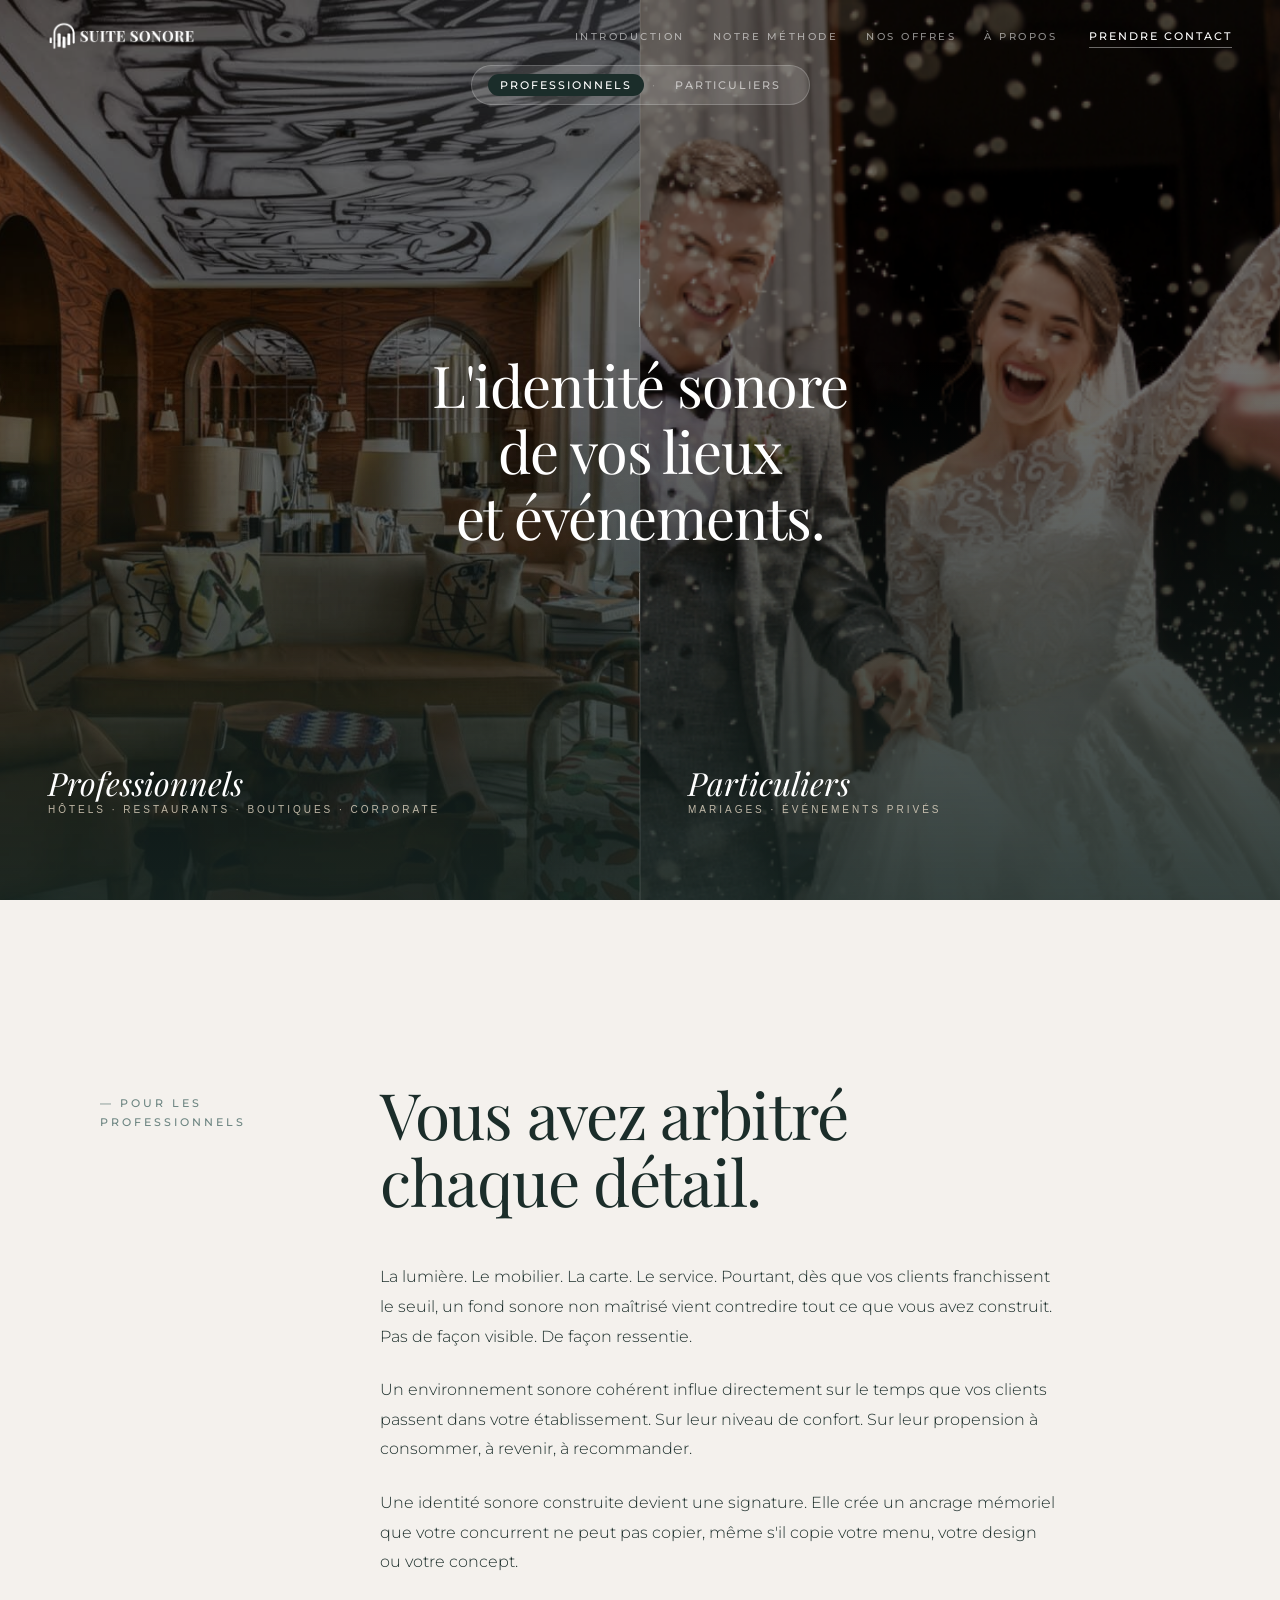
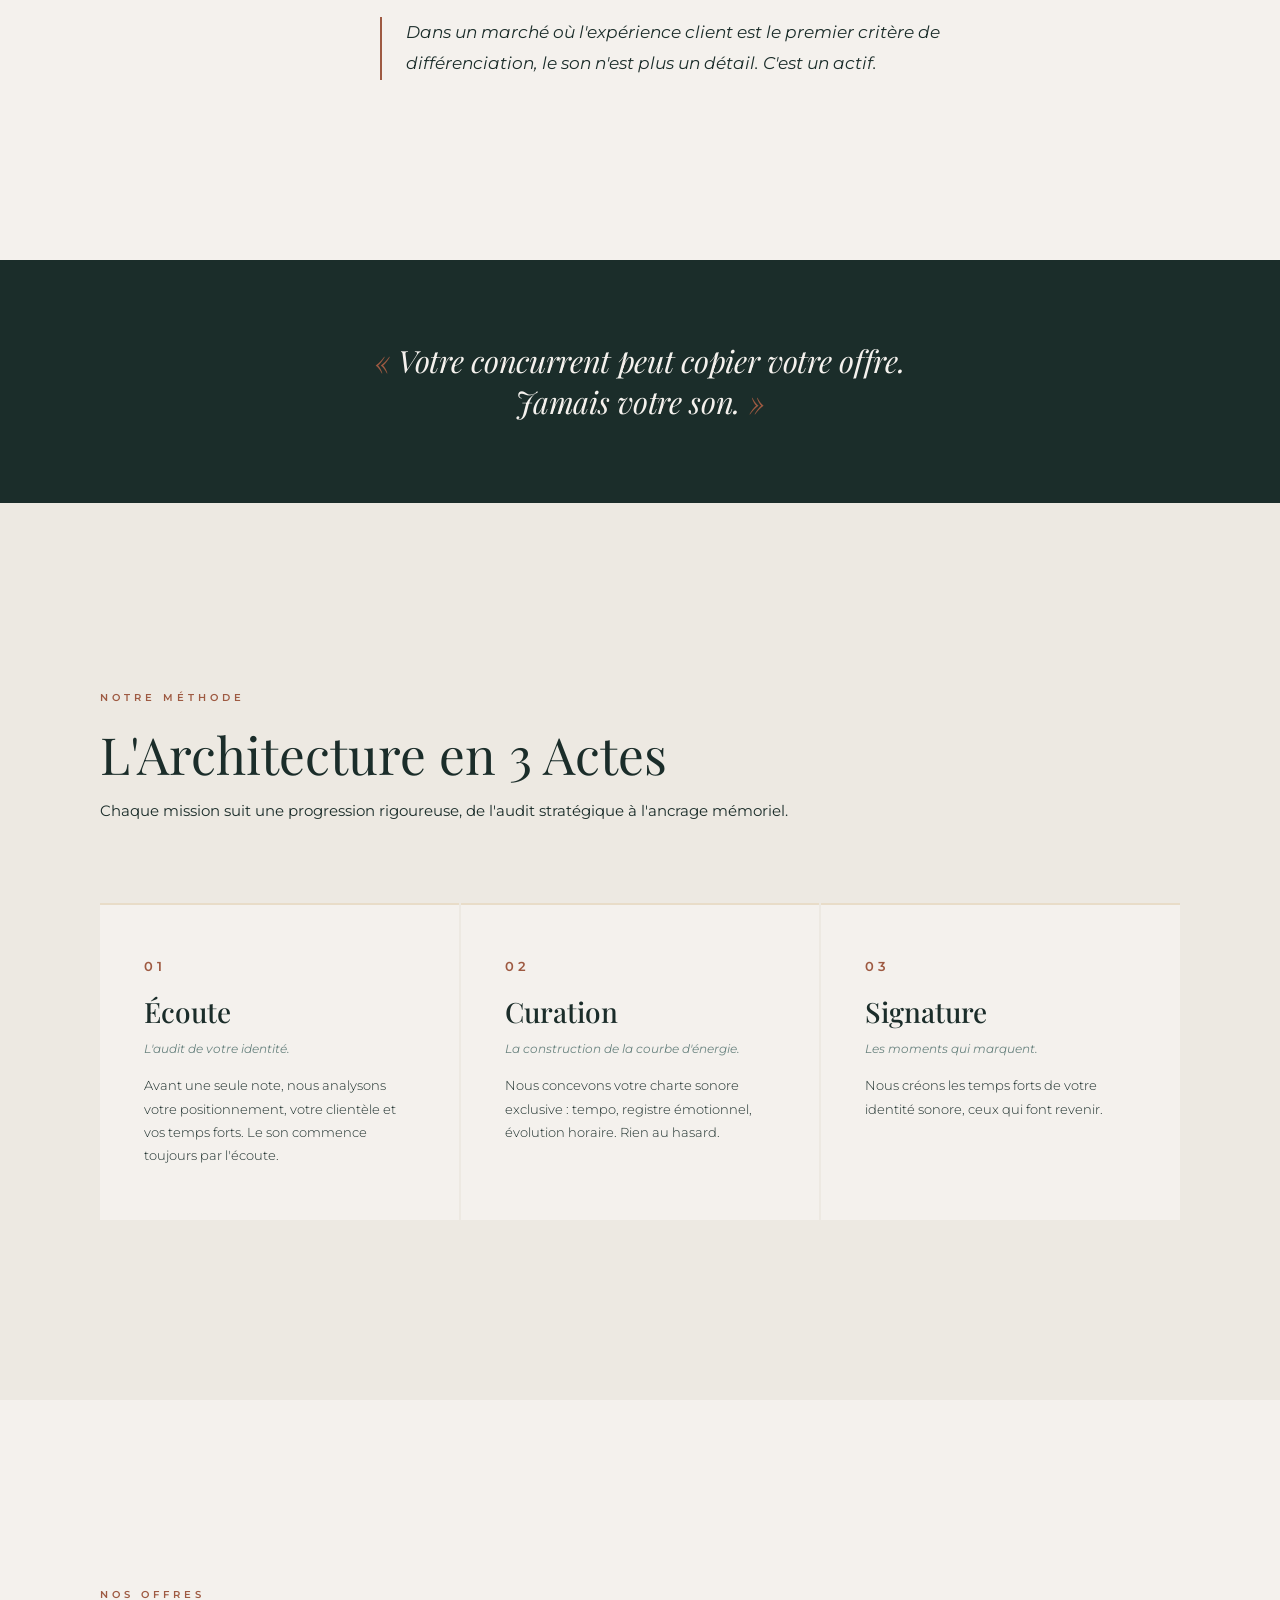
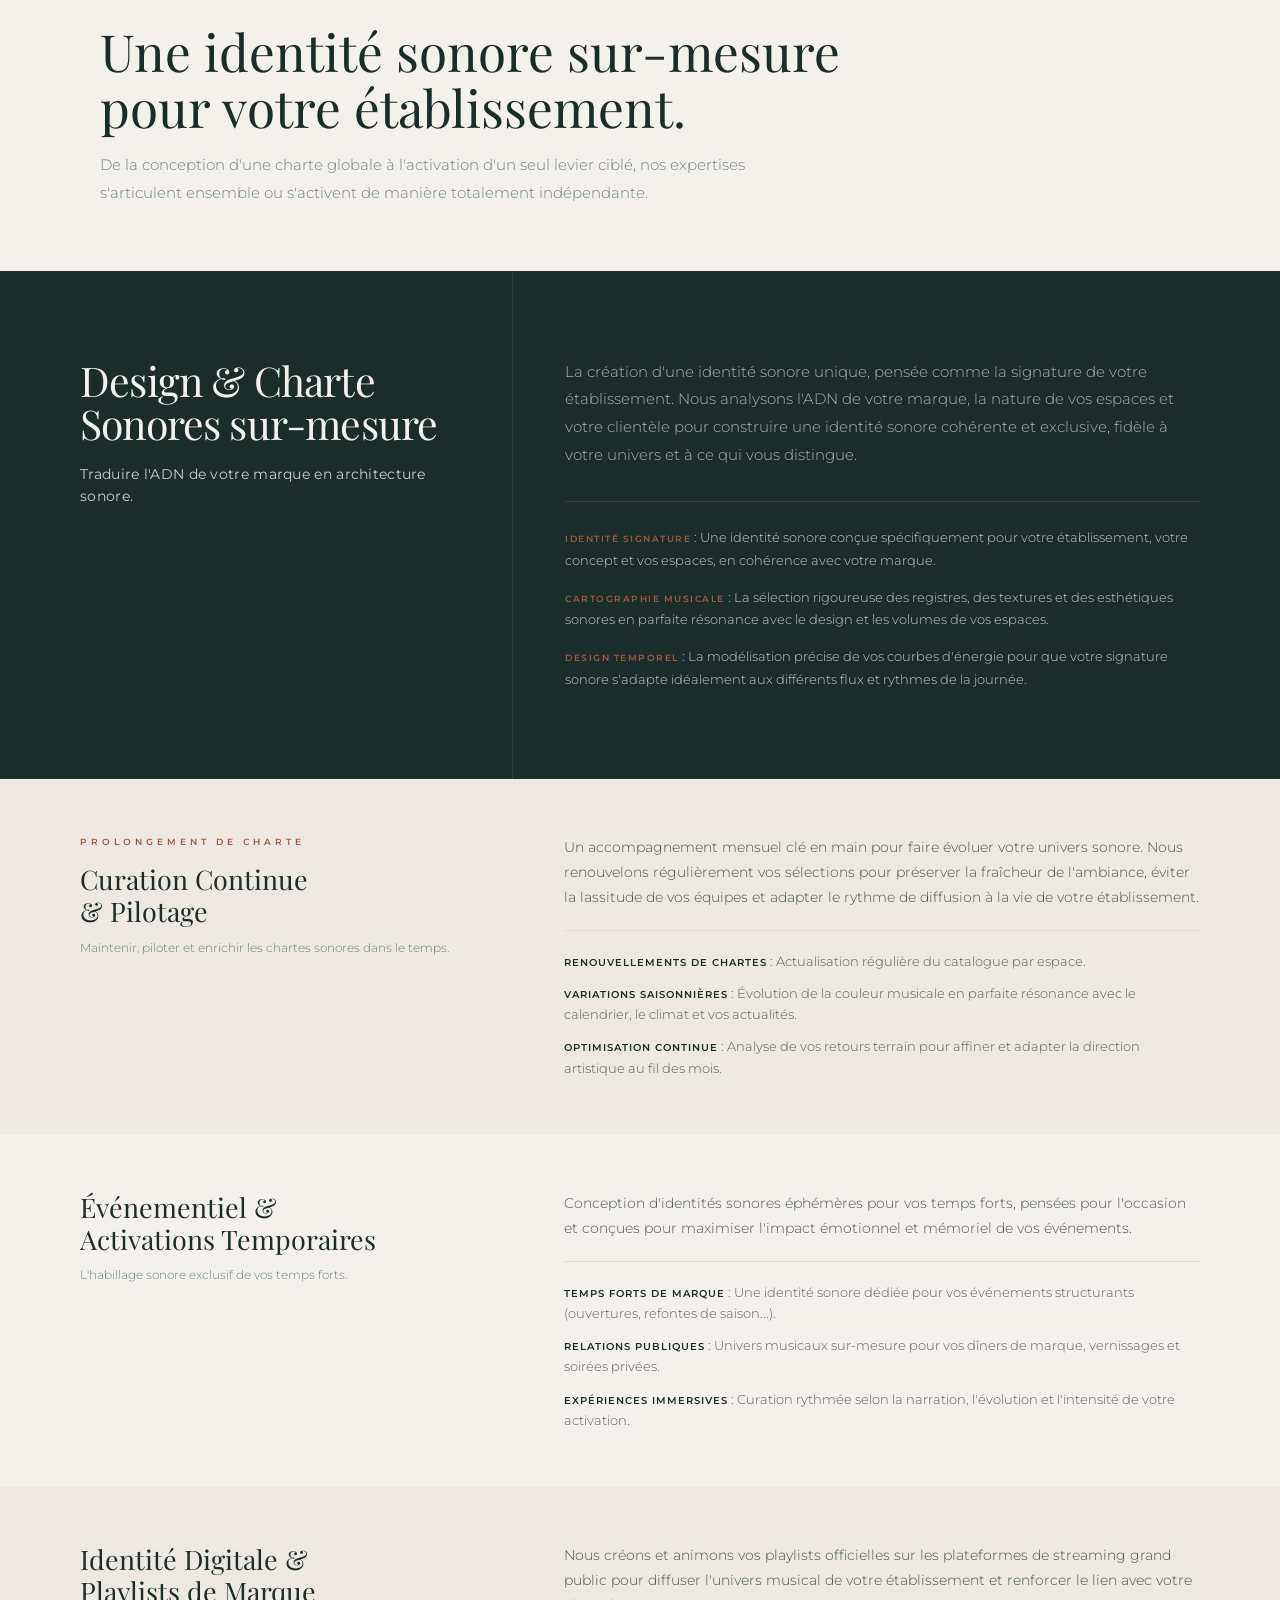
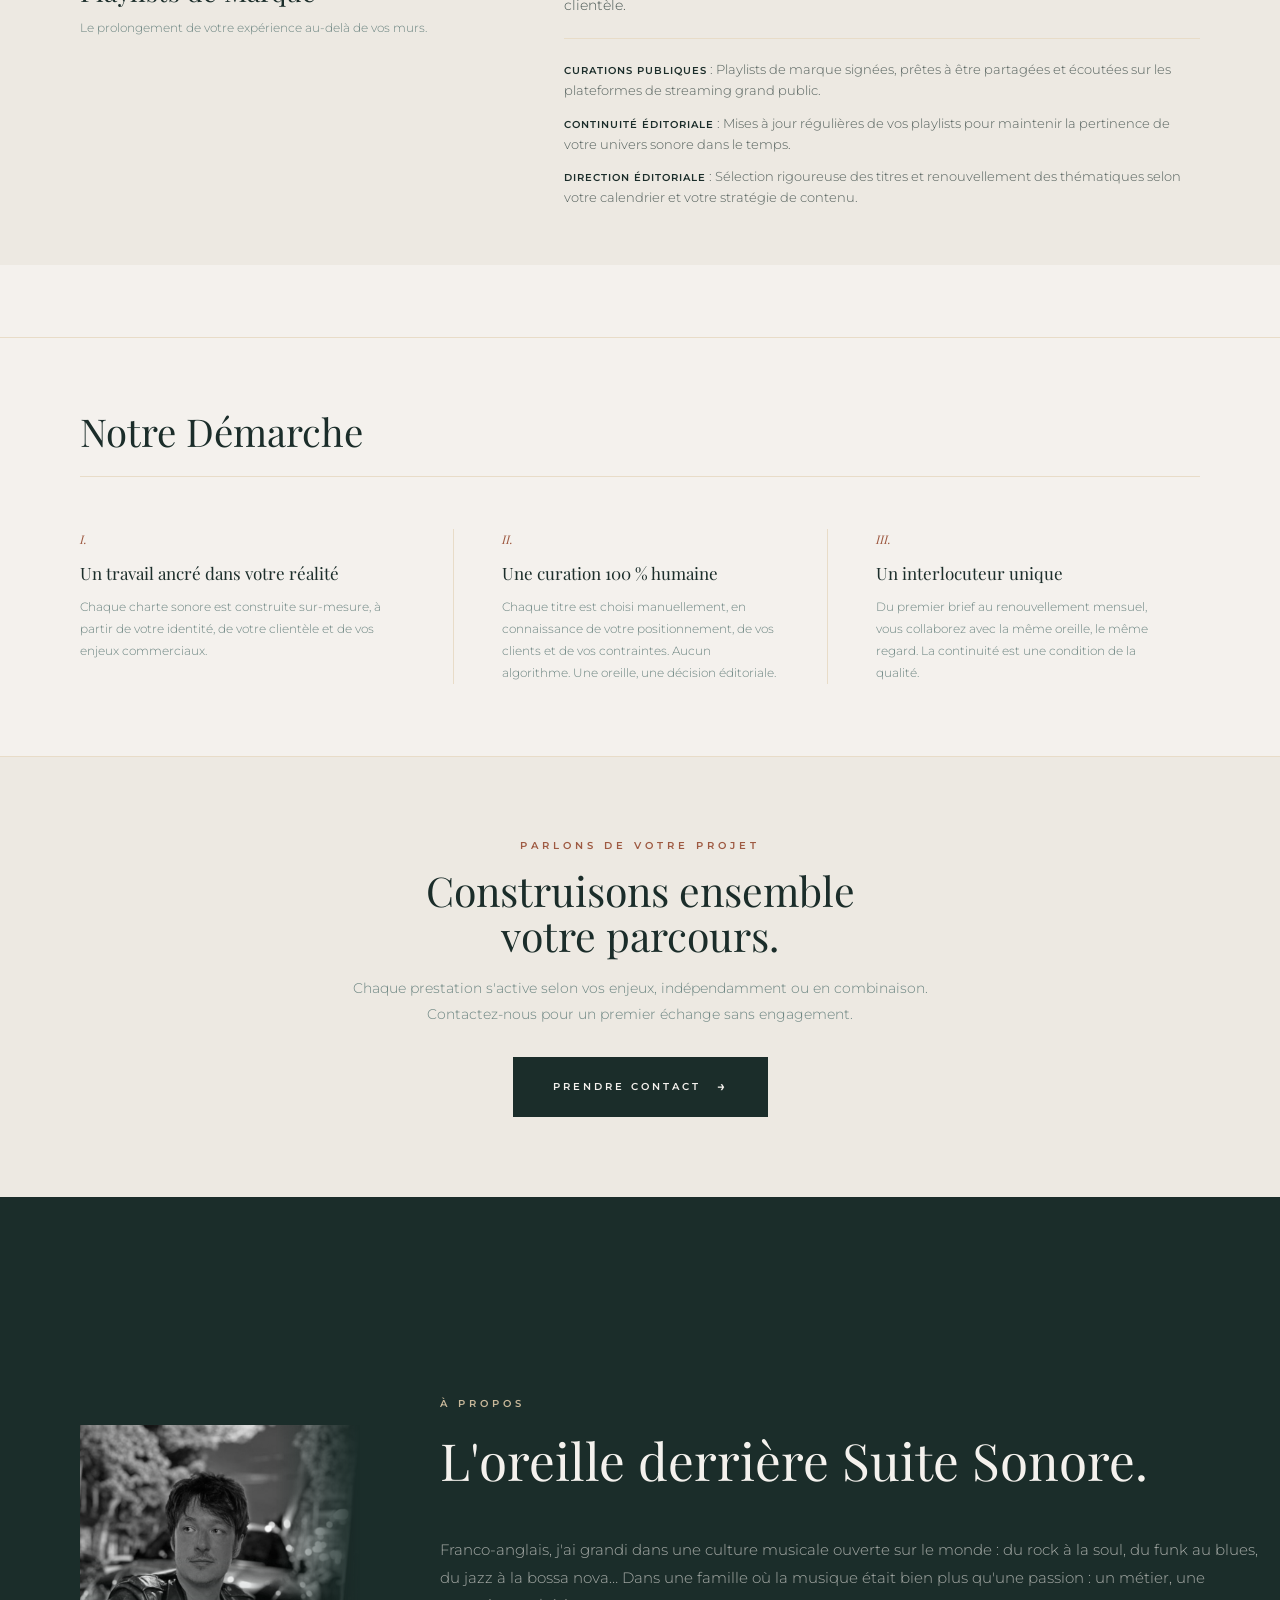
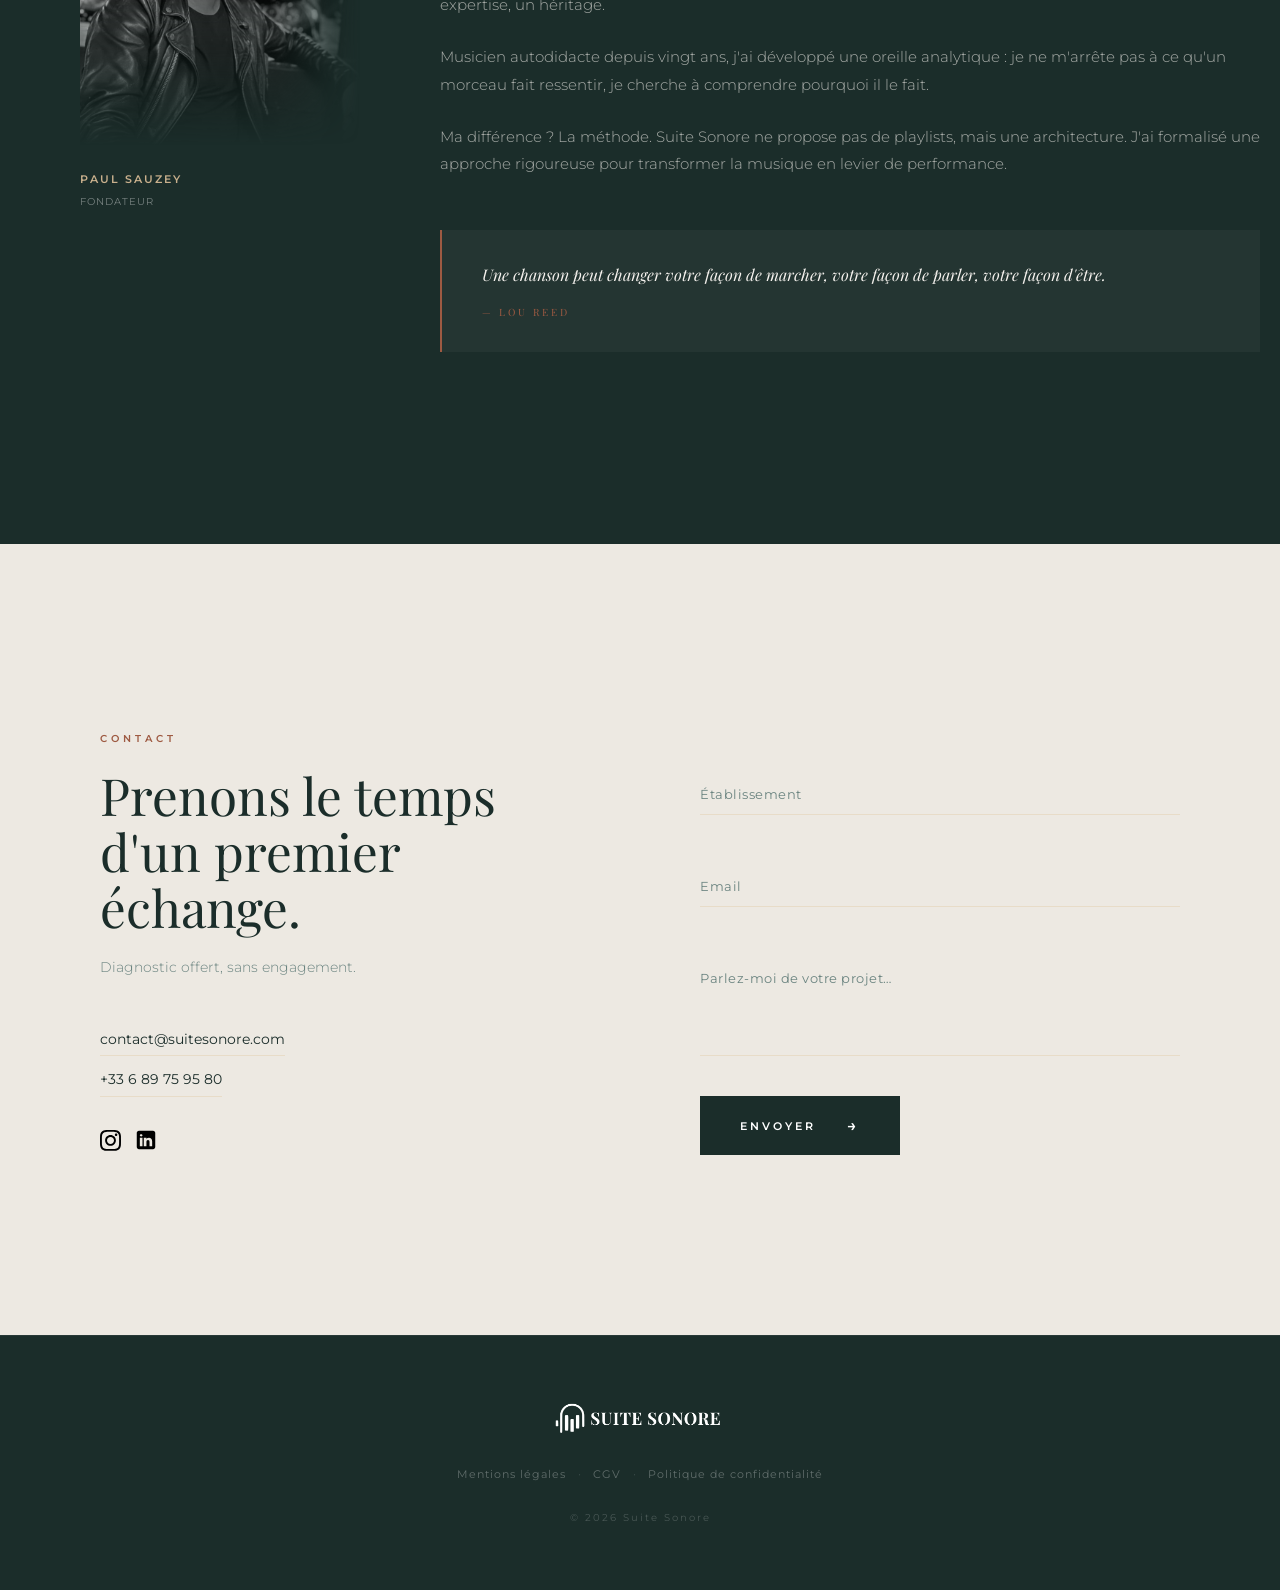
==== commit c6b426c7: "Update index.html" ====
--- a/index.html
+++ b/index.html
@@ -485,7 +485,7 @@
       <div class="hero-half-overlay"></div>
       <button class="hero-zone-btn" id="b2b-btn" data-mode="b2b">
         <span class="zone-label">Professionnels</span>
-        <span class="zone-sub">Hôtels · Restaurants · Boutiques</span>
+        <span class="zone-sub">Hôtels · Restaurants · Boutiques · Corporate</span>
         <span class="zone-arrow">→</span>
       </button>
     </div>
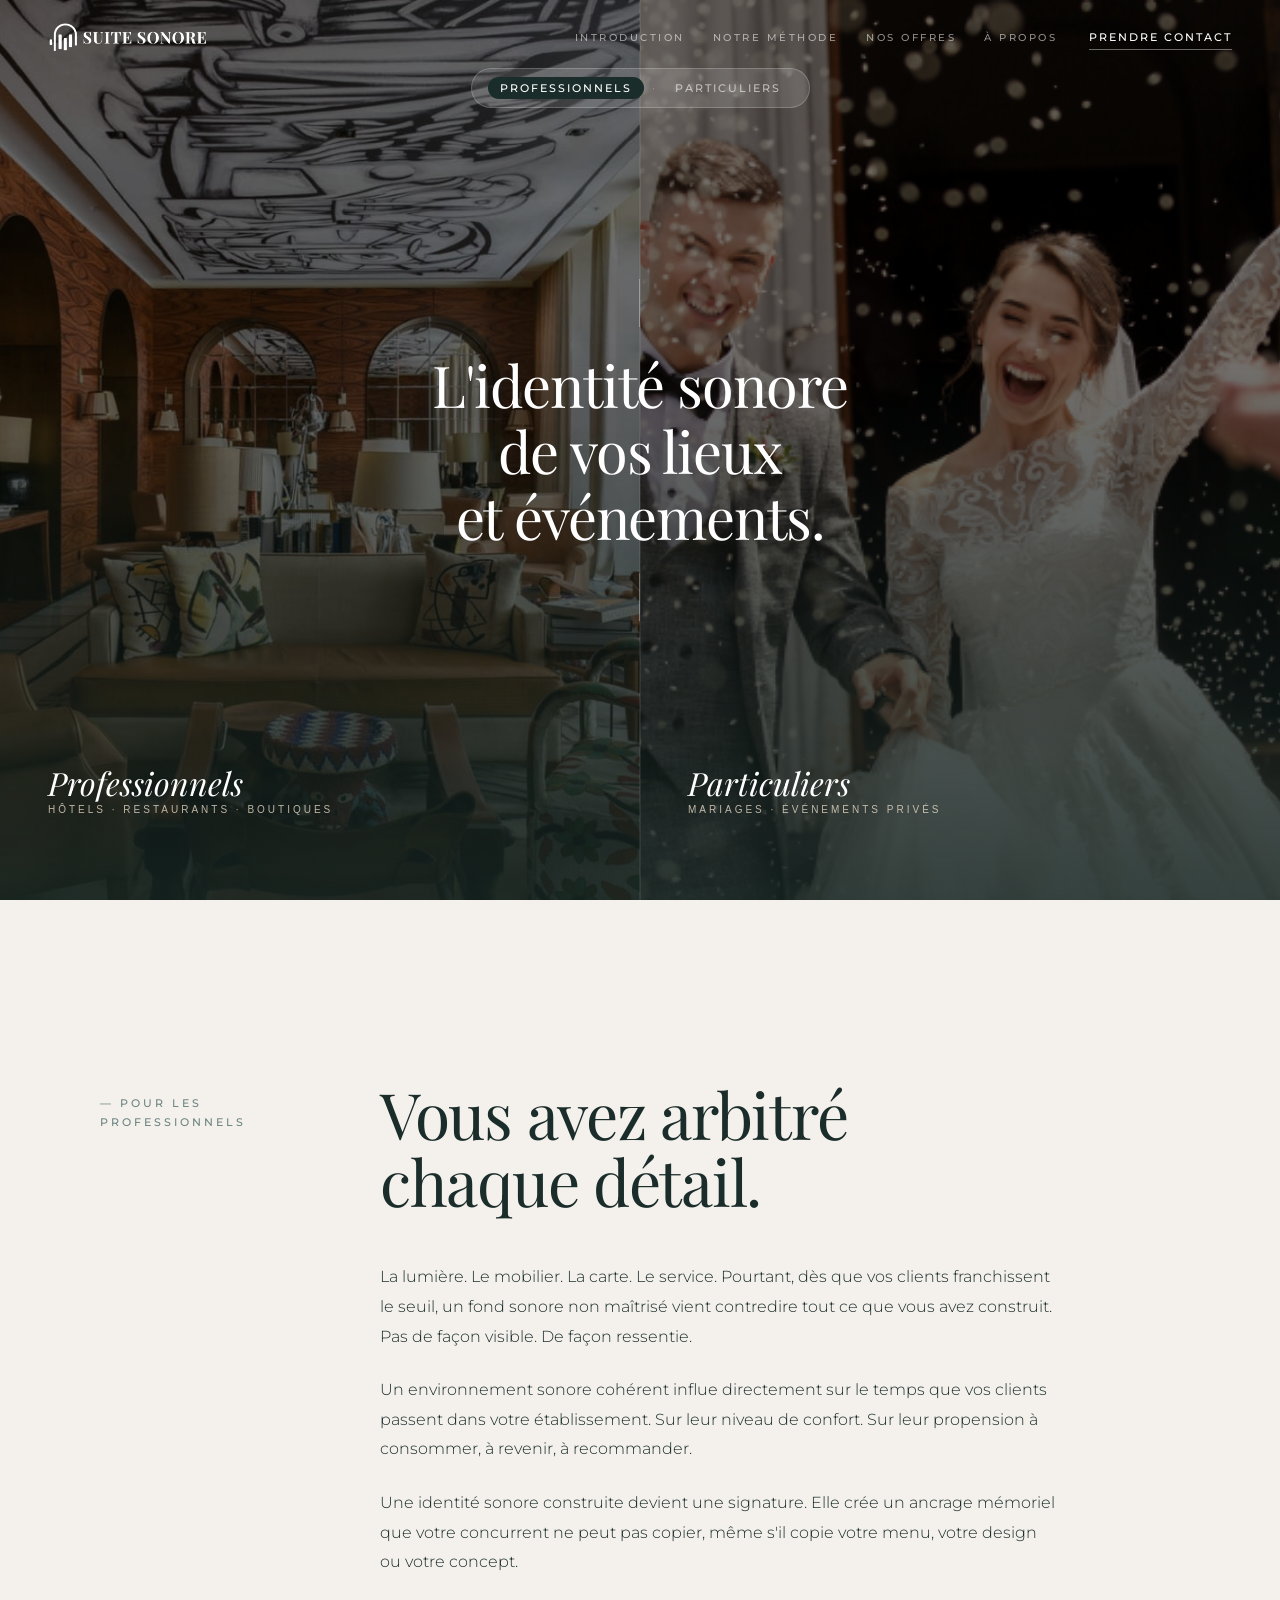
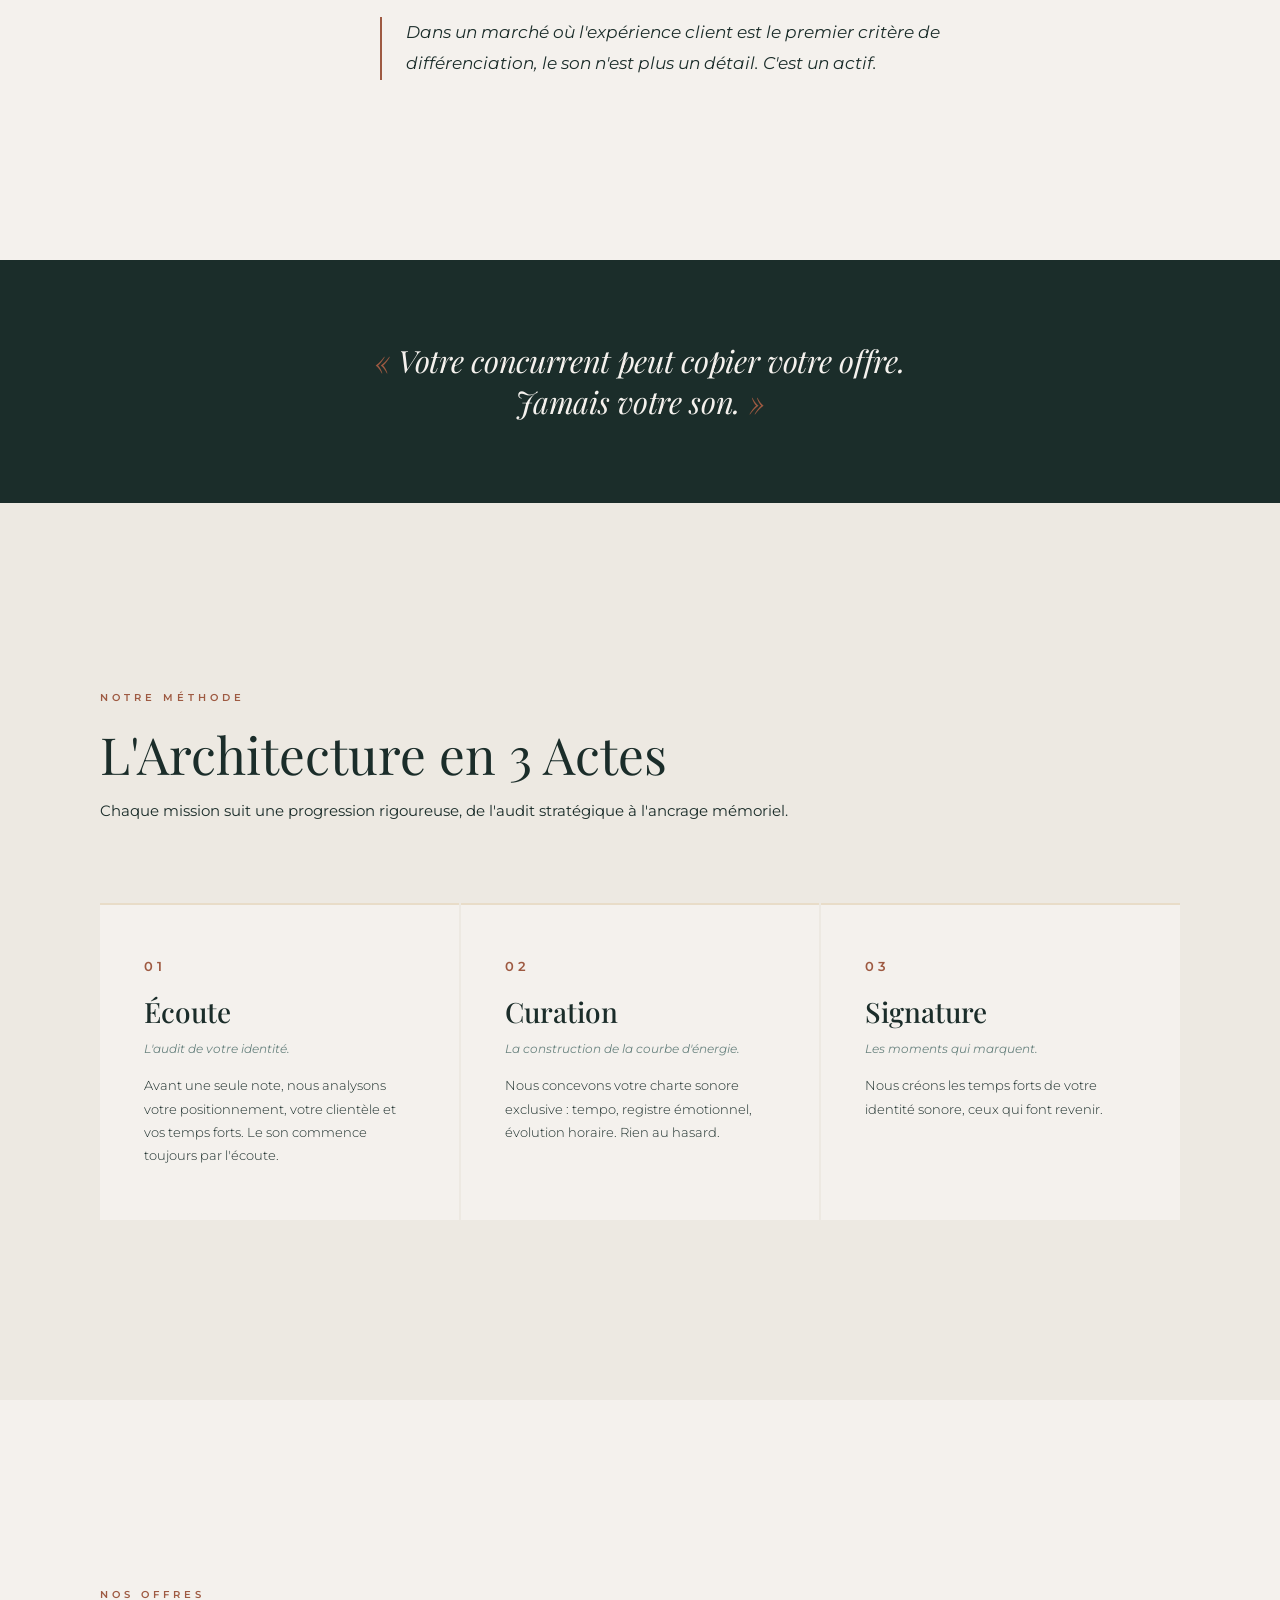
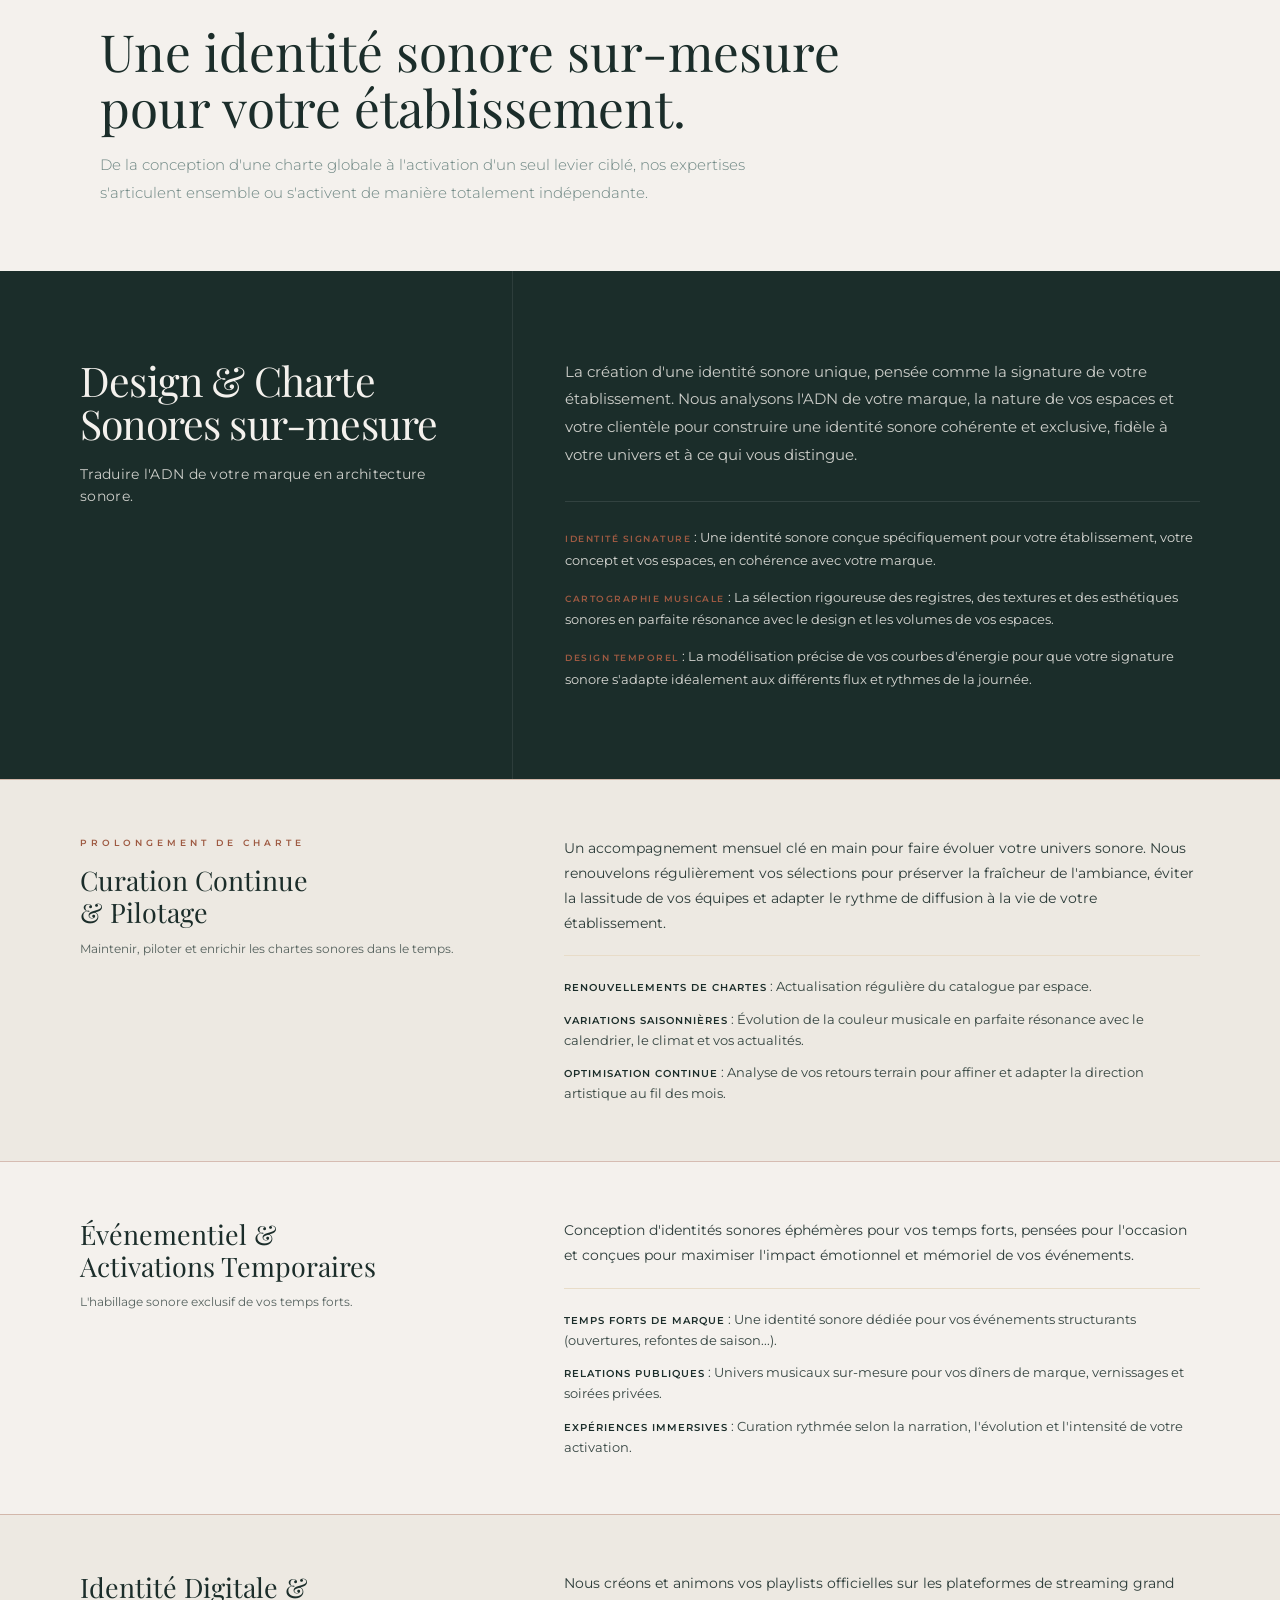
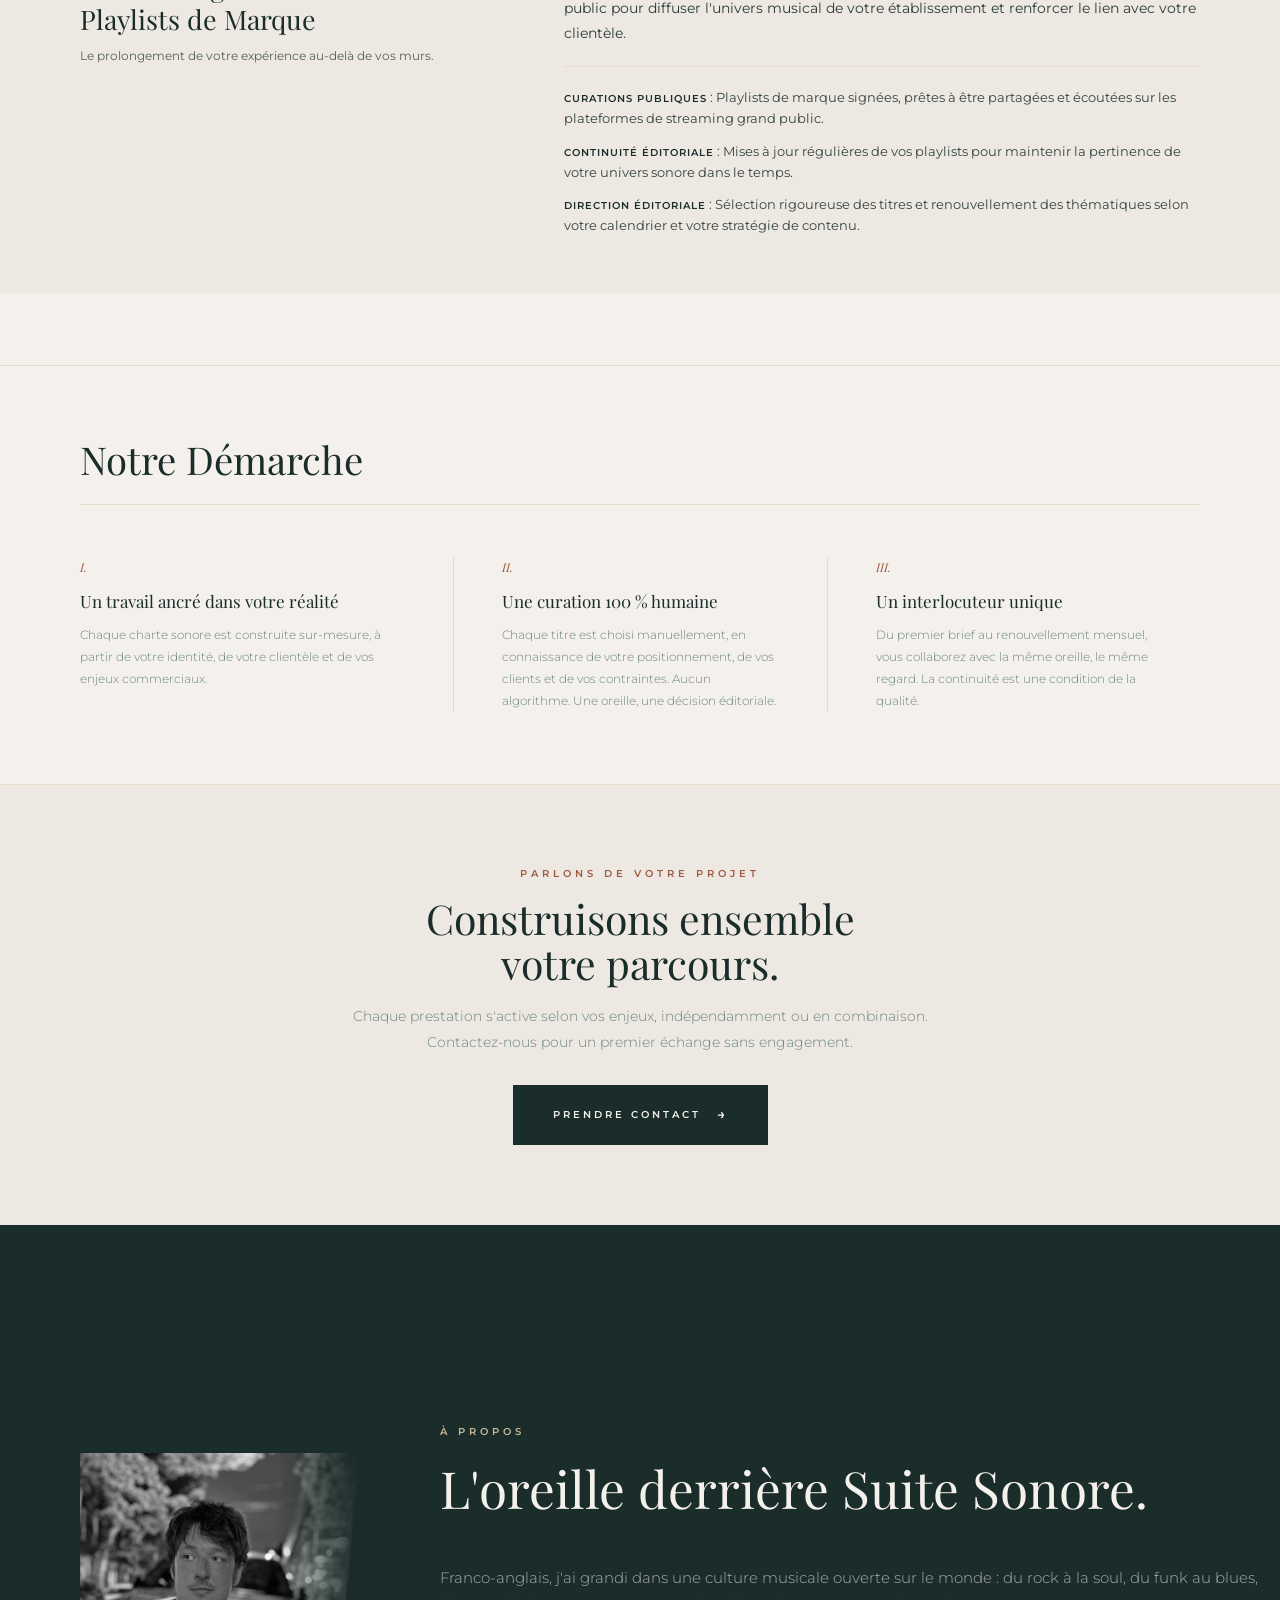
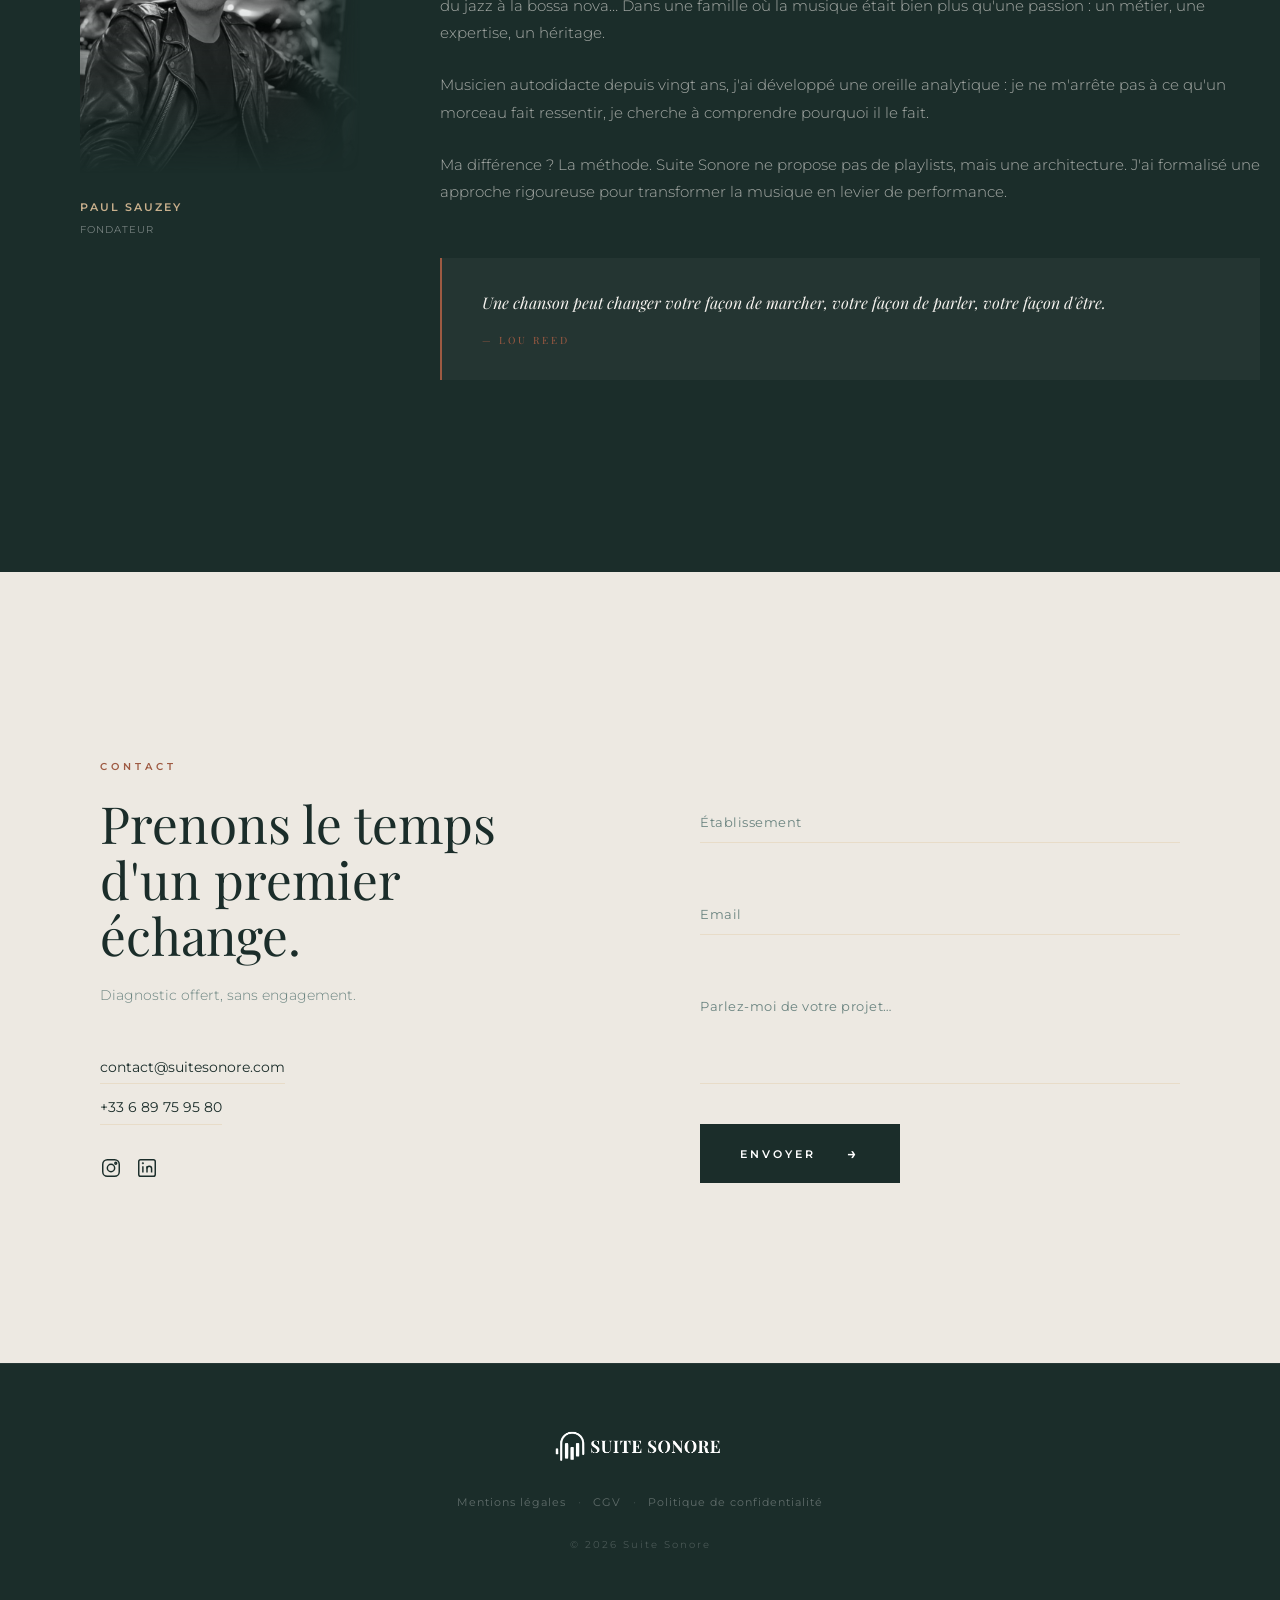
==== commit 1a576da0: "Update index.html" ====
--- a/index.html
+++ b/index.html
@@ -28,7 +28,7 @@
 .reveal-section.revealed{opacity:1;transform:translateY(0);}
 
 /* ── NAV ── */
-.nav{position:fixed;top:0;left:0;right:0;z-index:100;transition:background var(--transition),box-shadow var(--transition);}
+.nav{position:fixed;top:0;left:0;right:0;z-index:100;overflow:visible;transition:background var(--transition),box-shadow var(--transition);}
 .nav-scrolled{background:rgba(244,241,237,.95);backdrop-filter:blur(20px);box-shadow:0 1px 0 var(--sand);}
 @media(min-width:769px){
   .nav{display:flex;flex-direction:column;}
@@ -44,7 +44,7 @@
   .nav-scrolled .nav-mode-row{padding-bottom:8px;}
 }
 .nav-logo{display:flex;align-items:center;}
-.nav-logo img{height:35px!important;width:auto!important;display:none;}
+.nav-logo img{height:38px!important;width:auto!important;display:none;overflow:visible;}
 .nav-logo .logo-light{display:block;}
 .nav-scrolled .nav-logo .logo-light{display:none!important;}
 .nav-scrolled .nav-logo .logo-dark{display:block!important;}
@@ -111,6 +111,7 @@
 .offres{padding:var(--spacing-xxl) 0 0;background:var(--cream);}
 .offres .section-header{margin-bottom:0;padding-bottom:64px;}
 .offre-intro-para{font-size:15px;font-weight:300;color:var(--text-muted);line-height:1.85;max-width:680px;margin-top:8px;}
+.offre-intro-para p{margin-bottom:0;}
 
 /* ═══════════════════════════════════════════════════════════
    NOS OFFRES — DIRECTION VISUELLE ÉDITORIALE
@@ -127,6 +128,15 @@
   position:relative;
 }
 
+/* Séparateurs terracotta discrets entre chaque bloc éditorial */
+.offre-editorial .offre-row--secondary + .offre-row--secondary,
+.offre-editorial .offre-row--flagship + .offre-row--secondary{
+  border-top:1px solid rgba(158,90,66,.35);
+}
+.offre-editorial--b2c .offre-row--secondary + .offre-row--secondary{
+  border-top:1px solid rgba(158,90,66,.35);
+}
+
 /* ─── FLAGSHIP : fond vert profond, signature visuelle immédiate ─── */
 .offre-row--flagship{background:var(--green);}
 .offre-row--flagship .offre-row-left{
@@ -151,7 +161,7 @@
 }
 .offre-flagship-body{
   font-size:14.5px;line-height:1.9;
-  color:rgba(244,241,237,.68);font-weight:300;
+  color:rgba(244,241,237,.82);font-weight:400;
   margin-bottom:32px;
 }
 .offre-row--flagship .offre-key-points{
@@ -160,7 +170,7 @@
 }
 .offre-row--flagship .offre-kp{
   font-size:13px;line-height:1.75;
-  color:rgba(244,241,237,.8);font-weight:300;
+  color:rgba(244,241,237,.88);font-weight:400;
 }
 .offre-row--flagship .offre-kp-label{
   color:var(--terracotta);
@@ -214,14 +224,14 @@
 }
 .offre-secondary-sub{
   font-family:var(--font-body);font-style:normal;
-  font-size:12px;font-weight:300;
-  color:var(--text-muted);line-height:1.6;
+  font-size:12px;font-weight:400;
+  color:rgba(27,45,42,.72);line-height:1.6;
 }
 
 /* Corps secondaire */
 .offre-secondary-body{
   font-size:13.5px;line-height:1.85;
-  color:rgba(27,45,42,.78);font-weight:300;
+  color:rgba(27,45,42,.92);font-weight:400;
   margin-bottom:20px;
 }
 
@@ -233,7 +243,7 @@
 }
 .offre-kp{
   font-size:12.5px;line-height:1.7;
-  color:rgba(27,45,42,.72);font-weight:300;
+  color:rgba(27,45,42,.88);font-weight:400;
 }
 .offre-kp-label{
   font-family:var(--font-body);
@@ -271,6 +281,273 @@
 .offre-cta-btn:hover{background:var(--green-mid);transform:translateY(-2px);}
 .offre-cta-btn-arrow{font-size:14px;transition:transform .3s;}
 .offre-cta-btn:hover .offre-cta-btn-arrow{transform:translateX(4px);}
+
+/* ══════════════════════════════════════════
+   B2C — TIMELINE CHRONOLOGIQUE
+   ══════════════════════════════════════════ */
+
+/* Lède éditorial dans le wrapper timeline */
+.b2c-lede{padding:0 0 0;}
+.b2c-lede-line{height:1px;background:var(--sand);}
+.b2c-lede-text{
+  font-family:var(--font-display);
+  font-size:clamp(15px,1.5vw,17px);
+  font-weight:400;color:rgba(27,45,42,.8);
+  line-height:1.55;text-align:center;
+  max-width:640px;margin:20px auto;
+  font-style:normal;
+}
+
+/* Dot + micro-indicateur période */
+.b2c-timeline-seq::before{display:none !important;} /* remplacé par .b2c-dot-row */
+.b2c-dot-row{
+  display:flex;align-items:center;gap:8px;
+  margin-bottom:16px;margin-top:-4px;
+}
+.b2c-dot{
+  width:8px;height:8px;flex-shrink:0;
+  border-radius:50%;background:var(--terracotta);
+}
+.b2c-seq-period{
+  font-family:var(--font-body);
+  font-size:8px;font-weight:600;
+  letter-spacing:3px;text-transform:uppercase;
+  color:var(--text-muted);
+}
+/* Masqué sur desktop uniquement : le bandeau supérieur suffit. Mobile (≤768px) reste inchangé. */
+@media(min-width:769px){
+  .b2c-seq-period{display:none;}
+}
+
+/* ancien intro-block — inutilisé */
+.b2c-intro-block{display:none;}
+.b2c-intro-phrase{display:none;}
+
+/* Wrapper timeline — pleine largeur avec padding latéral */
+/* Fade droit = affordance scroll visuelle */
+.b2c-timeline-wrap{
+  background:var(--cream);
+  padding:0 40px 72px;
+}
+
+/* En-têtes de journées (desktop) */
+.b2c-timeline-header{
+  display:grid;
+  grid-template-columns:repeat(7,1fr);
+}
+.b2c-day-label{
+  display:flex;align-items:center;justify-content:center;
+  height:44px;
+  font-size:8.5px;font-weight:600;
+  letter-spacing:3px;text-transform:uppercase;
+  color:var(--terracotta);
+}
+/* Veille et Lendemain : ton crème léger, trait fin sable */
+.b2c-day-label--veille{background:var(--cream);border-bottom:1px solid var(--sand-dark);}
+.b2c-day-label--lendemain{background:var(--cream);border-bottom:1px solid var(--sand-dark);}
+/* Le Jour J : ton crème plus accentué, trait terracotta plus appuyé — même grammaire que l'offre Flagship B2B */
+.b2c-day-label--jour{background:var(--sand);border-bottom:2px solid var(--terracotta);color:var(--green);}
+
+/* Grille de 7 séquences */
+.b2c-timeline{
+  display:grid;
+  grid-template-columns:repeat(7,1fr);
+  position:relative;
+  padding-top:40px;
+}
+
+/* Fil terracotta horizontal */
+.b2c-timeline::before{
+  content:'';position:absolute;
+  top:40px;left:0;right:0;
+  height:1px;background:rgba(158,90,66,.3);
+}
+
+/* Séparateurs entre les jours */
+.b2c-timeline-seq:nth-child(2){
+  border-left:1px solid rgba(232,220,200,.8);
+  padding-left:20px;
+}
+.b2c-timeline-seq:nth-child(7){
+  border-left:1px solid rgba(232,220,200,.8);
+  padding-left:20px;
+}
+
+/* Chaque séquence */
+.b2c-timeline-seq{
+  padding:0 16px 0 4px;
+}
+
+/* Dot terracotta */
+.b2c-timeline-seq::before{
+  content:'';display:block;
+  width:8px;height:8px;border-radius:50%;
+  background:var(--terracotta);
+  margin-bottom:20px;margin-top:-4px;
+}
+
+/* Nom de séquence */
+.b2c-seq-name{
+  font-family:var(--font-display);
+  font-size:clamp(13px,1.1vw,16px);
+  font-weight:400;color:var(--green);
+  line-height:1.2;margin-bottom:10px;
+}
+
+/* Phrase émotionnelle */
+.b2c-seq-phrase{
+  font-size:11.5px;color:rgba(27,45,42,.65);
+  font-weight:300;line-height:1.65;
+  font-style:italic;
+}
+
+/* Label de jour inline (mobile uniquement) */
+.b2c-seq-day-label{display:none;}
+.b2c-swipe-hint{display:none;}
+
+/* Note d'approche */
+.b2c-approach-note{
+  padding:64px 40px;
+  background:var(--cream);
+  border-top:1px solid var(--sand);
+  text-align:center;
+}
+.b2c-approach-note p{
+  font-size:15px;font-weight:400;
+  color:rgba(27,45,42,.78);line-height:1.85;
+  max-width:740px;
+  margin:0 auto;
+}
+
+/* ── CTA B2C ── */
+
+/* ── B2C CTA ── */
+/* (ancienne déclaration préservée) */
+/* ── B2C ÉDITORIAL — SÉQUENCES ── */
+
+/* Chaleur visuelle B2C : titres en italique Playfair, accents terracotta */
+.offre-editorial--b2c .offre-secondary-title{
+  font-style:italic;
+  font-size:clamp(21px,2.2vw,29px);
+  color:var(--green);
+}
+.offre-editorial--b2c .offre-secondary-sub{
+  color:rgba(27,45,42,.6);
+}
+/* Eyebrow "du vendredi au dimanche" */
+.offre-b2c-eyebrow{
+  font-family:var(--font-body);font-size:9px;font-weight:600;
+  letter-spacing:4px;text-transform:uppercase;
+  color:var(--terracotta);display:block;
+  margin-bottom:20px;
+}
+/* CTA phrase en terracotta */
+.offre-b2c-cta-phrase{
+  font-family:var(--font-display);
+  font-size:clamp(26px,3.2vw,42px);font-weight:400;
+  color:var(--green);line-height:1.1;
+  max-width:520px;margin:0 auto 32px;
+  font-style:normal;
+}
+/* ── Les créations exclusives : écrin vert forêt ── */
+.offre-creations{
+  background:var(--green) !important;
+}
+.offre-creations-title{
+  color:var(--cream);
+}
+.offre-creations-sub{
+  color:rgba(244,241,237,.65) !important;
+}
+.offre-creations-line{
+  background:rgba(255,255,255,.12) !important;
+}
+/* Cartes : écrin cream posé sur le fond vert */
+.creation-card{
+  background:var(--cream) !important;
+}
+.creation-card:hover{
+  background:var(--white) !important;
+}
+.creation-card h4{
+  color:var(--green) !important;
+}
+.creation-card p{
+  color:var(--text-muted) !important;
+}
+/* Cartes avec bordure propre : pas besoin de fond de grille visible */
+.offre-creations-grid{
+  background:transparent !important;
+  gap:20px !important;
+}
+
+
+
+.offre-editorial--b2c .offre-row--secondary:nth-of-type(odd){background:var(--cream-dark);}
+.offre-editorial--b2c .offre-row--secondary:nth-of-type(even){background:var(--cream);}
+
+/* CTA intermédiaire */
+.offre-b2c-cta{
+  text-align:center;padding:80px 80px 96px;background:var(--cream);
+}
+
+.offre-b2c-adapt-note{
+  font-size:13.5px;font-weight:400;color:rgba(27,45,42,.78);
+  line-height:1.8;max-width:560px;margin:0 auto 44px;
+  text-align:center;
+}
+.offre-b2c-cta-btn{
+  display:inline-flex;align-items:center;gap:12px;
+  font-size:10px;font-weight:600;letter-spacing:3px;
+  text-transform:uppercase;color:var(--green);
+  border:1px solid var(--green);padding:16px 36px;
+  transition:all var(--transition);cursor:pointer;
+}
+.offre-b2c-cta-btn:hover{background:var(--green);color:var(--cream);}
+.offre-b2c-cta-btn:hover{color:var(--terracotta);border-color:var(--terracotta);}
+
+/* Créations exclusives */
+.offre-creations{
+  padding:72px 80px;
+  background:var(--cream-dark);
+  border-top:1px solid var(--sand);
+  margin-top:72px;
+}
+.offre-creations-header{margin-bottom:48px;}
+.offre-creations-title{
+  font-family:var(--font-display);
+  font-size:clamp(24px,2.8vw,38px);font-weight:400;
+  line-height:1.1;margin-bottom:22px;
+}
+.offre-creations-sub{
+  font-size:13px;color:var(--text-muted);
+  font-weight:300;line-height:1.6;
+}
+.offre-creations-line{height:1px;background:var(--sand);margin-top:24px;}
+.offre-creations-grid{
+  display:grid;grid-template-columns:repeat(3,1fr);
+  gap:2px;background:var(--sand);margin-top:0;
+}
+.creation-card{
+  background:var(--cream);padding:44px;
+  position:relative;
+  border:1px solid var(--sand);
+  transition:background var(--transition),border-color var(--transition);
+}
+.creation-card::before{
+  content:'';position:absolute;top:-1px;left:-1px;right:-1px;
+  height:3px;background:var(--terracotta);
+}
+.creation-card:hover{background:var(--white);border-color:var(--terracotta);}
+.creation-card h4{
+  font-family:var(--font-display);
+  font-size:19px;font-weight:400;color:var(--green);
+  margin-bottom:12px;line-height:1.2;
+}
+.creation-card p{
+  font-size:13px;line-height:1.8;
+  color:var(--text-muted);font-weight:300;
+}
 
 /* ── B2C ── */
 .offre-bloc-header{margin-bottom:48px;}
@@ -321,9 +598,9 @@
 .contact-details a{font-size:14px;font-weight:400;color:var(--green);border-bottom:1px solid var(--sand);padding-bottom:4px;display:inline-block;width:fit-content;transition:border-color var(--transition),color var(--transition);}
 .contact-details a:hover{color:var(--terracotta);border-color:var(--terracotta);}
 .social-links{display:flex;gap:14px;align-items:center;margin-top:20px;}
-.social-icon{display:inline-flex;align-items:center;justify-content:center;width:26px;height:26px;overflow:hidden;border-bottom:none!important;transition:opacity var(--transition);}
-.social-icon:hover{opacity:.7;}
-.social-icon img{width:100%;height:100%;object-fit:contain;display:block;}
+.social-icon{display:inline-flex;align-items:center;justify-content:center;width:26px;height:26px;border-bottom:none!important;color:var(--green);transition:color var(--transition);}
+.social-icon:hover{color:var(--terracotta);}
+.social-icon svg{width:100%;height:100%;display:block;}
 .contact-form{display:flex;flex-direction:column;gap:40px;}
 .form-field{position:relative;}
 .form-field input,.form-field textarea{width:100%;background:transparent;border:none;outline:none;font-family:var(--font-body);font-size:15px;font-weight:300;color:var(--green);padding:20px 0 12px;resize:none;display:block;}
@@ -391,7 +668,7 @@
 }
 @media(max-width:768px){
   .nav{flex-direction:column;align-items:stretch;}
-  .nav-top-row{display:flex;align-items:center;justify-content:space-between;padding:16px 20px 9px;}
+  .nav-top-row{display:flex;align-items:center;justify-content:space-between;padding:20px 20px 9px;}
   .nav-scrolled .nav-top-row{padding:11px 20px 7px;}
   .hamburger-btn{display:flex;}
   .nav-section-links{display:none;}
@@ -409,6 +686,79 @@
   .hero-bg::after{display:none;}
   .pull-quote-wrap{padding:64px 24px;}
   .pull-quote{font-size:16px;}
+
+  /* ── Timeline B2C mobile : slider horizontal ── */
+  .b2c-lede{margin:0 24px;}
+  .b2c-lede-text{font-size:14px;margin:16px auto;}
+  .b2c-timeline-wrap{
+    padding:0 0 0;
+    overflow:hidden;
+    position:relative;
+  }
+  /* Gradient fade = signal "il y a plus à droite" */
+  .b2c-timeline-wrap::after{
+    content:'';
+    position:absolute;
+    top:0;right:0;bottom:48px;
+    width:60px;
+    background:linear-gradient(to right,transparent,var(--cream) 90%);
+    pointer-events:none;
+    z-index:2;
+  }
+  /* Hint swipe */
+  .b2c-swipe-hint{
+    display:flex;align-items:center;gap:6px;
+    padding:10px 24px 40px;
+    font-size:10px;font-weight:600;letter-spacing:2.5px;
+    text-transform:uppercase;color:var(--terracotta);
+    font-family:var(--font-body);
+  }
+  .b2c-timeline-header{display:none;}
+  .b2c-timeline{
+    display:flex !important;
+    grid-template-columns:none !important;
+    overflow-x:auto;
+    scroll-snap-type:x mandatory;
+    scroll-padding-left:24px;
+    -webkit-overflow-scrolling:touch;
+    padding:32px 0 8px 24px;
+    gap:0;
+    scrollbar-width:none;
+  }
+  .b2c-timeline::-webkit-scrollbar{display:none;}
+  .b2c-timeline::before{display:none;}
+  .b2c-timeline-seq{
+    flex:0 0 80vw !important;
+    scroll-snap-align:start;
+    padding:0 16px 32px 0 !important;
+    border-left:none !important;
+  }
+  .b2c-timeline-seq::before{position:static;margin-top:0;margin-bottom:16px;}
+  .b2c-seq-day-label{display:block;}
+  .b2c-seq-name{font-size:18px;}
+  .b2c-seq-phrase{font-size:12.5px;}
+  .b2c-approach-note{padding:44px 24px;text-align:center;}
+  .b2c-approach-note p{font-size:13.5px;}
+
+    /* ── Les créations exclusives : empilement mobile ── */
+  .offre-creations{padding:48px 24px;margin-top:48px;}
+  .offre-creations-header{margin-bottom:32px;}
+  .offre-creations-title{font-size:clamp(26px,7vw,34px);}
+  .offre-creations-sub{font-size:13px;line-height:1.7;}
+  .offre-creations-grid{grid-template-columns:1fr !important;}
+  .creation-card{width:100%;}
+  .creation-card{padding:32px 24px;}
+
+  /* ── CTA final B2C : padding réduit, texte resserré ── */
+  .offre-b2c-cta{padding:48px 24px 64px;}
+  .offre-b2c-cta-phrase{font-size:clamp(22px,6.5vw,30px);max-width:100%;}
+  .offre-b2c-adapt-note{font-size:12.5px;line-height:1.7;max-width:100%;margin:0 auto 32px;}
+
+  /* ── Formulaire de contact : espacement resserré ── */
+  .contact-form{gap:28px;}
+  .contact-sub{margin-bottom:28px;}
+  .contact-title{margin-bottom:14px;}
+
   /* Offres mobile */
   .offre-reine-left,.offre-reine-right{padding:36px 28px;}
   .offre-reine-left{padding-bottom:0;}
@@ -429,7 +779,8 @@
   .offre-cta-wrap{padding:56px 24px;}
   .container{padding:0 20px!important;}
   .fondateur-inner{padding:40px 20px!important;}
-  .contact-inner{display:flex!important;flex-direction:column;gap:48px;padding:0 20px!important;}
+  .contact-inner{display:flex!important;flex-direction:column;align-items:stretch!important;gap:48px;padding:0 20px!important;}
+  .contact-left,.contact-right,.contact-form{width:100%;}
   .intro-inner{padding:0 20px!important;}
 }
 @media(max-width:480px){
@@ -485,7 +836,7 @@
       <div class="hero-half-overlay"></div>
       <button class="hero-zone-btn" id="b2b-btn" data-mode="b2b">
         <span class="zone-label">Professionnels</span>
-        <span class="zone-sub">Hôtels · Restaurants · Boutiques · Corporate</span>
+        <span class="zone-sub">Hôtels · Restaurants · Boutiques</span>
         <span class="zone-arrow">→</span>
       </button>
     </div>
@@ -533,7 +884,7 @@
     <div class="section-header">
       <span class="section-tag" id="offres-tag">Nos Offres</span>
       <h2 class="section-title" id="offres-title">Une identité sonore sur-mesure<br>pour votre établissement.</h2>
-      <p class="offre-intro-para" id="offres-intro"></p>
+      <div class="offre-intro-para" id="offres-intro"></div>
     </div>
   </div>
   <div id="offres-content"></div>
@@ -574,8 +925,12 @@
         <a href="mailto:contact@suitesonore.com">contact@suitesonore.com</a>
         <a href="tel:+33689759580">+33 6 89 75 95 80</a>
         <div class="social-links">
-          <a href="https://www.instagram.com/suitesonore" target="_blank" class="social-icon"><img src="instagram.svg" alt="Instagram"></a>
-          <a href="https://www.linkedin.com/company/suitesonore" target="_blank" class="social-icon"><img src="LinkedIn.svg" alt="LinkedIn"></a>
+          <a href="https://www.instagram.com/suitesonore" target="_blank" class="social-icon" aria-label="Instagram">
+            <svg viewBox="0 0 24 24" fill="none" stroke="currentColor" stroke-width="1.6"><rect x="3" y="3" width="18" height="18" rx="5"/><circle cx="12" cy="12" r="4"/><circle cx="17.2" cy="6.8" r="1"/></svg>
+          </a>
+          <a href="https://www.linkedin.com/company/suitesonore" target="_blank" class="social-icon" aria-label="LinkedIn">
+            <svg viewBox="0 0 24 24" fill="none" stroke="currentColor" stroke-width="1.6"><rect x="3" y="3" width="18" height="18" rx="2"/><line x1="7.5" y1="10" x2="7.5" y2="17"/><circle cx="7.5" cy="6.8" r="0.4" fill="currentColor"/><line x1="12" y1="17" x2="12" y2="10"/><path d="M12 12.5c0-1.5 1-2.5 2.5-2.5s2.5 1 2.5 2.5V17"/></svg>
+          </a>
         </div>
       </div>
     </div>
@@ -767,11 +1122,11 @@
   /* ════ B2C (inchangé) ════ */
   b2c:{
     label:"— Pour les particuliers",
-    pullQuote:"C'est votre histoire.\nElle mérite sa bande-son.",
+    pullQuote:"C'est votre histoire.<br>Elle mérite sa bande-son.",
     methodSub:"De la découverte de votre univers à la création des moments qui font frissonner.",
     offresTag:"Nos Offres",
-    offresTitle:"De l'essentiel à l'absolu.",
-    offresIntro:"Trois niveaux d'accompagnement. Une seule constante : l'exigence.",
+    offresTitle:"La bande-son<br>de votre mariage.",
+    offresIntro:"Du Welcome Dinner au Brunch du lendemain, nous créons la playlist de chaque moment de votre week-end de mariage. Que ce soit pour une séquence ou l'intégralité de votre événement, nous nous adaptons à vos envies et à vos besoins.",
     intro:`
       <h2 class="intro-headline">La musique,<br>c'est vous.</h2>
       <div class="intro-body">
@@ -786,33 +1141,131 @@
       {num:"03",name:"Signature",subtitle:"Les moments qui font frissonner.",desc:"Nous créons les temps forts de votre événement — ceux que vos invités ne remarquent pas consciemment, mais qu'ils n'oublieront jamais."}
     ],
     offres:`
-      <div class="container" style="padding-bottom:80px;">
-        <div class="offre-bloc-header">
-          <h3 style="font-family:var(--font-display);font-size:32px;font-weight:400;color:var(--green);margin-bottom:12px;">Trois niveaux d'accompagnement.</h3>
-          <p class="offre-bloc-sub">Une seule constante&nbsp;: l'exigence.</p>
+
+      <!-- ══ TIMELINE CHRONOLOGIQUE avec lède intégré ══ -->
+      <div class="b2c-timeline-wrap">
+
+        <!-- Lède éditorial : deux filets + phrase centrée -->
+        <div class="b2c-lede">
+          <div class="b2c-lede-line"></div>
+          <p class="b2c-lede-text">Un mariage a un rythme. Une couleur pour chaque heure, une énergie pour chaque séquence. De la soirée de la veille au brunch du lendemain, nous créons la playlist parfaite pour chaque instant.</p>
+          <div class="b2c-lede-line"></div>
         </div>
-        <div class="cards">
-          <div class="card"><div class="card-num">01</div><h4>L'Essentielle</h4><ul><li>Questionnaire d'affinités musicales</li><li>Curation de 3 playlists sur mesure</li><li>1 série de modifications incluse</li></ul></div>
-          <div class="card"><div class="card-num">02</div><h4>L'Immersive</h4><ul><li>Tout le contenu de L'Essentielle</li><li>3 séries de modifications incluses</li><li>1 playlist supplémentaire offerte</li><li>Le Carnet de Notes&nbsp;: votre tracklist annotée sur PDF</li></ul></div>
-          <div class="card"><div class="card-num">03</div><h4>L'Absolue</h4><ul><li>Tout le contenu de L'Immersive</li><li>Modifications illimitées</li><li>La Carte Sonore&nbsp;: support personnalisé avec QR Code</li><li>Guide de Réglages Experts&nbsp;: protocole personnalisé pour le jour J</li></ul></div>
+
+        <!-- En-têtes de journées (desktop uniquement) -->
+        <div class="b2c-timeline-header">
+          <div class="b2c-day-label b2c-day-label--veille" style="grid-column:1">La Veille</div>
+          <div class="b2c-day-label b2c-day-label--jour" style="grid-column:2/7;text-align:center">Le Jour J</div>
+          <div class="b2c-day-label b2c-day-label--lendemain" style="grid-column:7;text-align:right">Le Lendemain</div>
         </div>
-        <a href="#contact" class="cards-cta">Contactez-nous pour choisir l'accompagnement qui correspond à votre événement.</a>
-        <div class="offre-options">
-          <h3 style="font-family:var(--font-display);font-size:28px;font-weight:400;color:var(--green);margin-bottom:12px;">Options à la carte</h3>
-          <p class="offre-options-sub">Des options pour personnaliser votre expérience selon vos envies et les besoins de votre événement.</p>
-          <div class="options-grid">
-            <div class="option-item"><div class="option-name">Révision Supplémentaire</div><div class="option-desc">Une passe de modification en plus sur une playlist.</div></div>
-            <div class="option-item"><div class="option-name">Playlist Welcome Dinner</div><div class="option-desc">Pour l'accueil des invités la veille (3h de musique).</div></div>
-            <div class="option-item"><div class="option-name">Playlist Brunch</div><div class="option-desc">Ambiance pour le lendemain (3h de musique).</div></div>
-            <div class="option-item"><div class="option-name">Playlist Dancefloor</div><div class="option-desc">Une séquence haute énergie pour faire danser vos invités.</div></div>
-            <div class="option-item"><div class="option-name">Playlist Afterparty</div><div class="option-desc">Pour prolonger la magie quand le DJ plie son matériel.</div></div>
-            <div class="option-item"><div class="option-name">Playlist Signature</div><div class="option-desc">Une playlist souvenir avec vos top titres.</div></div>
-            <div class="option-item"><div class="option-name">La Carte Sonore</div><div class="option-desc">Un support personnalisé avec QR Code pour offrir l'univers musical à vos invités.</div></div>
-            <div class="option-item"><div class="option-name">Le Guide de Réglages Experts</div><div class="option-desc">Un protocole personnalisé pour des transitions fluides et un son impeccable le jour J.</div></div>
-            <div class="option-item"><div class="option-name">Livraison Express</div><div class="option-desc">Playlists livrées sous 72h après le questionnaire.</div></div>
-          </div>
-          <div class="options-note">D'autres options sont possibles en fonction de votre projet. Discutons-en.</div>
+
+        <!-- Les 7 séquences -->
+        <div class="b2c-timeline">
+
+          <div class="b2c-timeline-seq">
+            <div class="b2c-dot-row">
+              <div class="b2c-dot"></div>
+              <span class="b2c-seq-period">La Veille</span>
+            </div>
+            <h3 class="b2c-seq-name">Le Welcome Dinner</h3>
+            <p class="b2c-seq-phrase">L'impatience de la veille, mise en musique. Le tout premier moment où vos proches se retrouvent.</p>
+          </div>
+
+          <div class="b2c-timeline-seq">
+            <div class="b2c-dot-row">
+              <div class="b2c-dot"></div>
+              <span class="b2c-seq-period">Le Jour J</span>
+            </div>
+            <h3 class="b2c-seq-name">La Cérémonie</h3>
+            <p class="b2c-seq-phrase">Le moment qui n'appartient qu'à vous deux. Chaque note compte, chaque silence aussi.</p>
+          </div>
+
+          <div class="b2c-timeline-seq">
+            <div class="b2c-dot-row">
+              <div class="b2c-dot"></div>
+              <span class="b2c-seq-period">Le Jour J</span>
+            </div>
+            <h3 class="b2c-seq-name">Le Cocktail</h3>
+            <p class="b2c-seq-phrase">Le moment où vos invités se détendent, entre rires et premiers verres.</p>
+          </div>
+
+          <div class="b2c-timeline-seq">
+            <div class="b2c-dot-row">
+              <div class="b2c-dot"></div>
+              <span class="b2c-seq-period">Le Jour J</span>
+            </div>
+            <h3 class="b2c-seq-name">Le Dîner</h3>
+            <p class="b2c-seq-phrase">Le temps du repas et des discours, où la musique reste discrète pour laisser la parole à vos proches.</p>
+          </div>
+
+          <div class="b2c-timeline-seq">
+            <div class="b2c-dot-row">
+              <div class="b2c-dot"></div>
+              <span class="b2c-seq-period">Le Jour J</span>
+            </div>
+            <h3 class="b2c-seq-name">La Soirée</h3>
+            <p class="b2c-seq-phrase">La première danse, et tout ce qui suit. L'énergie monte, la piste se remplit.</p>
+          </div>
+
+          <div class="b2c-timeline-seq">
+            <div class="b2c-dot-row">
+              <div class="b2c-dot"></div>
+              <span class="b2c-seq-period">Le Jour J</span>
+            </div>
+            <h3 class="b2c-seq-name">L'Afterparty</h3>
+            <p class="b2c-seq-phrase">Pour ceux qui refusent que la nuit s'arrête. Une sélection plus intime, pour les derniers irréductibles.</p>
+          </div>
+
+          <div class="b2c-timeline-seq">
+            <div class="b2c-dot-row">
+              <div class="b2c-dot"></div>
+              <span class="b2c-seq-period">Le Lendemain</span>
+            </div>
+            <h3 class="b2c-seq-name">Le Brunch</h3>
+            <p class="b2c-seq-phrase">Le dernier moment partagé avec vos proches, avant les premiers au revoir.</p>
+          </div>
+
+        </div><!-- /b2c-timeline -->
+        <!-- Hint swipe mobile (masqué desktop) -->
+        <div class="b2c-swipe-hint">Glissez pour découvrir &nbsp;→</div>
+      </div><!-- /b2c-timeline-wrap -->
+
+      <!-- ══ NOTE D'APPROCHE ══ -->
+      <div class="b2c-approach-note">
+        <p>Chaque programme est conçu séquence par séquence, selon vos envies et le déroulé de votre mariage. Notre expertise est celle de l'architecte et du curateur sonore : nous sélectionnons et assemblons des morceaux originaux pour créer la playlist qui vous ressemble.</p>
+      </div>
+
+      <!-- ══ LES CRÉATIONS EXCLUSIVES ══ -->
+      <div class="offre-creations">
+        <div class="offre-creations-header">
+          <h3 class="offre-creations-title">Les créations exclusives</h3>
+          <p class="offre-creations-sub">Des créations pensées pour prolonger votre bande-son bien au-delà du jour J.<br>Chacune de ces créations peut être ajoutée à votre programme, indépendamment des séquences choisies.</p>
+          <div class="offre-creations-line"></div>
         </div>
+        <div class="offre-creations-grid">
+          <div class="creation-card">
+            <span class="offre-eyebrow">Pour vos invités</span>
+            <h4>La Carte Sonore</h4>
+            <p>Un support imprimé personnalisé avec QR Code, offert à vos invités pour qu'ils emportent votre univers musical avec eux.</p>
+          </div>
+          <div class="creation-card">
+            <span class="offre-eyebrow">Pour vous</span>
+            <h4>Le Carnet de Notes</h4>
+            <p>Votre tracklist complète, annotée et mise en page : la partition personnelle de votre journée, à conserver.</p>
+          </div>
+          <div class="creation-card">
+            <span class="offre-eyebrow">Pour votre prestataire</span>
+            <h4>Le Guide de Réglages Experts</h4>
+            <p>Un protocole technique personnalisé pour une diffusion sans faille le jour J, transmis à votre prestataire son.</p>
+          </div>
+        </div>
+      </div>
+
+      <!-- ══ CTA FINAL ══ -->
+      <div class="offre-b2c-cta">
+        <p class="offre-b2c-cta-phrase">Scénarisons ensemble l'identité sonore de votre mariage.</p>
+        <p class="offre-b2c-adapt-note">Chaque bande-son est conçue sur-mesure selon vos envies, votre budget et le déroulé de votre mariage. Aucune formule imposée : nous construisons votre programme séquence par séquence, en fonction de ce qui compte pour vous.</p>
+        <a href="#contact" class="offre-b2c-cta-btn">Prendre contact&nbsp;→</a>
       </div>
     `
   }
@@ -837,7 +1290,7 @@
     document.getElementById('method-sub').textContent=c.methodSub;
     document.getElementById('offres-tag').textContent=c.offresTag;
     const tEl=document.getElementById('offres-title');if(tEl) tEl.innerHTML=c.offresTitle;
-    const iEl=document.getElementById('offres-intro');if(iEl) iEl.textContent=c.offresIntro;
+    const iEl=document.getElementById('offres-intro');if(iEl) iEl.innerHTML=c.offresIntro;
     const pq=document.getElementById('pull-quote');
     pq.innerHTML=c.pullQuote.includes('\n')?c.pullQuote.split('\n').join('<br>'):c.pullQuote;
     document.getElementById('timeline-content').innerHTML=c.timeline.map(s=>`
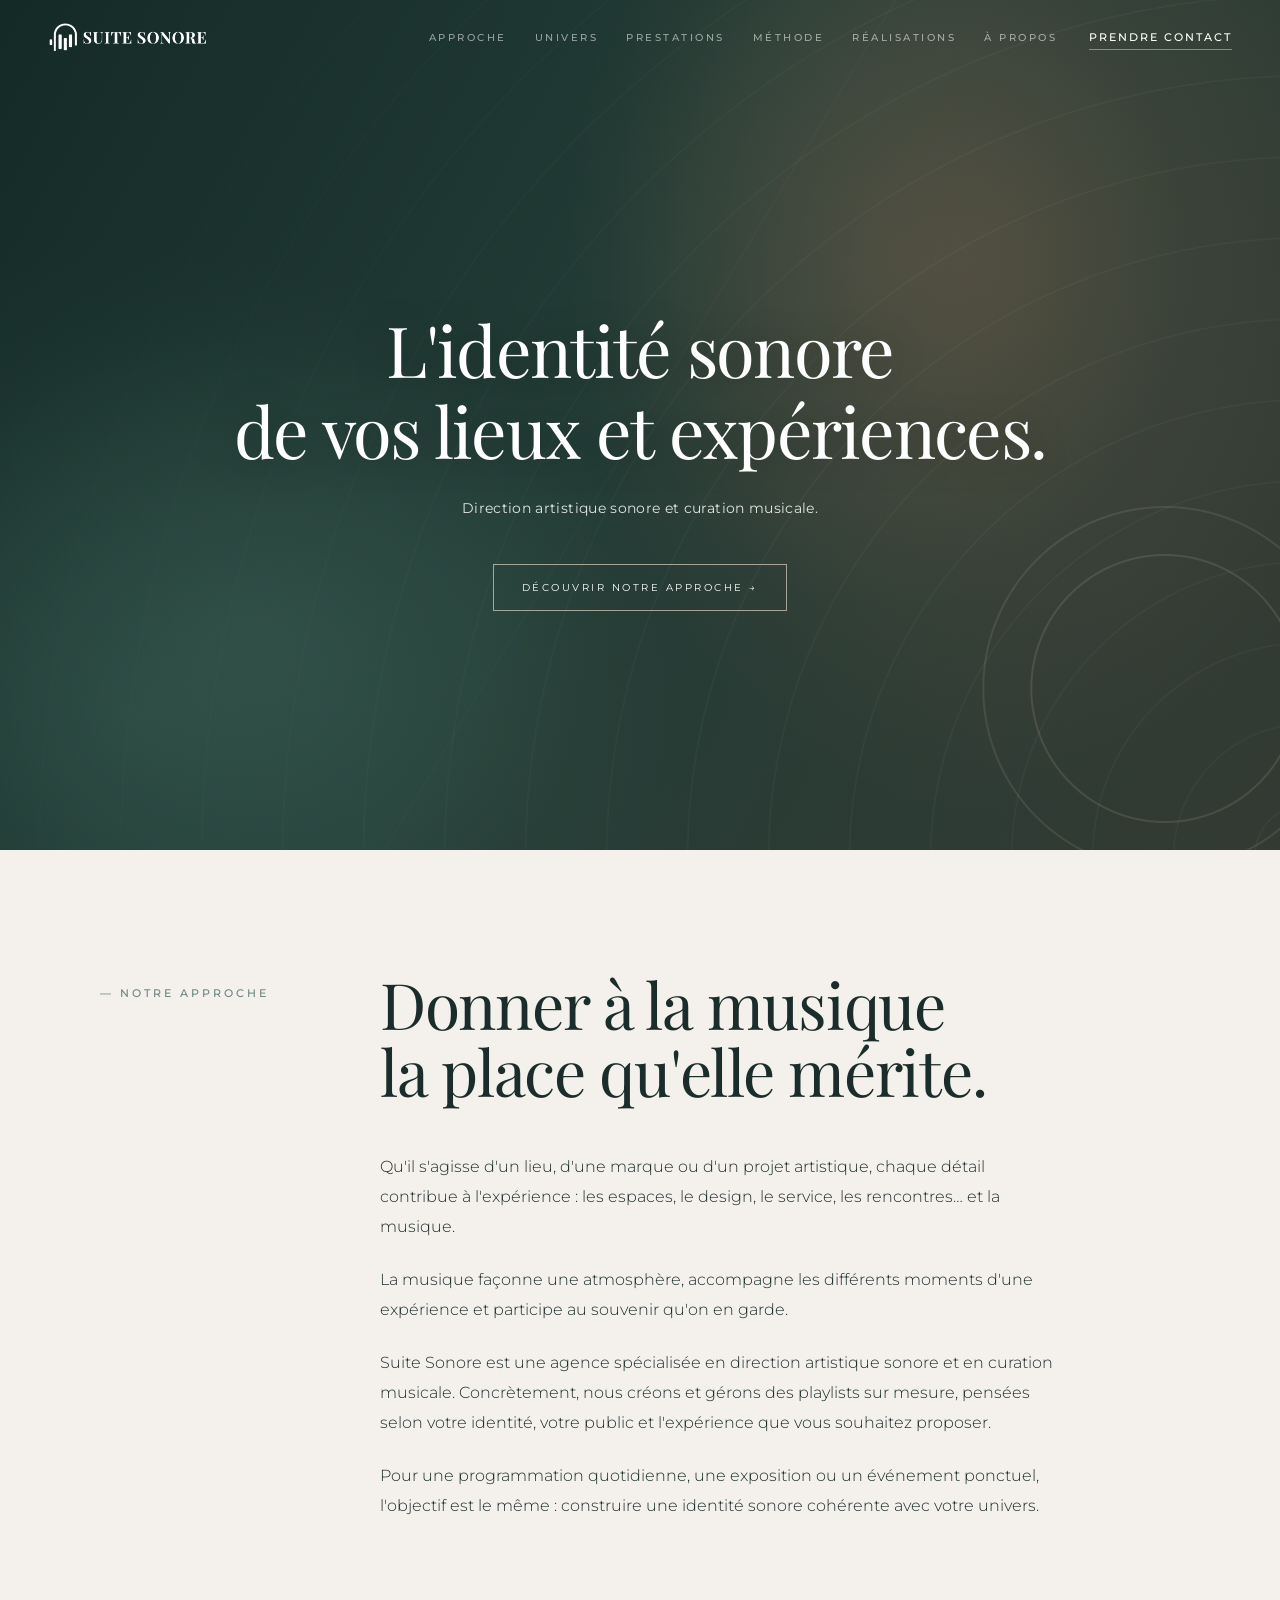
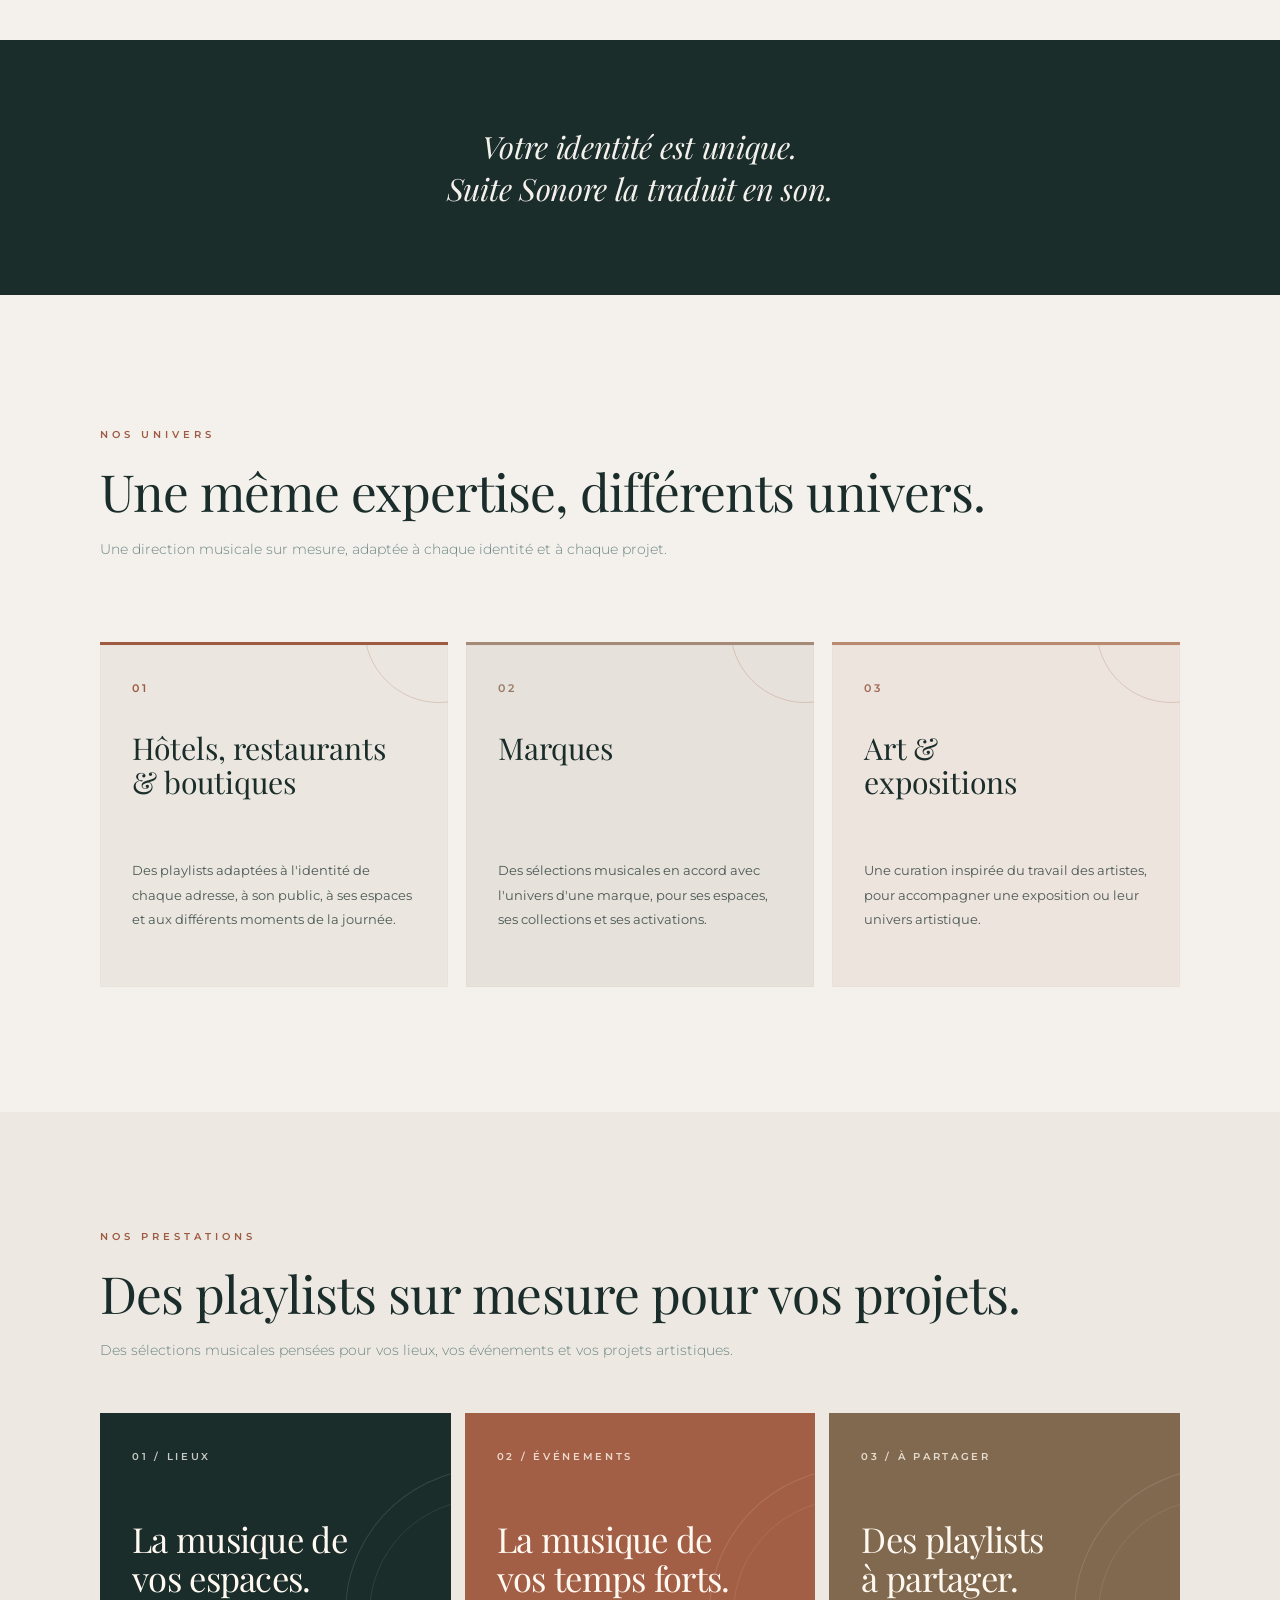
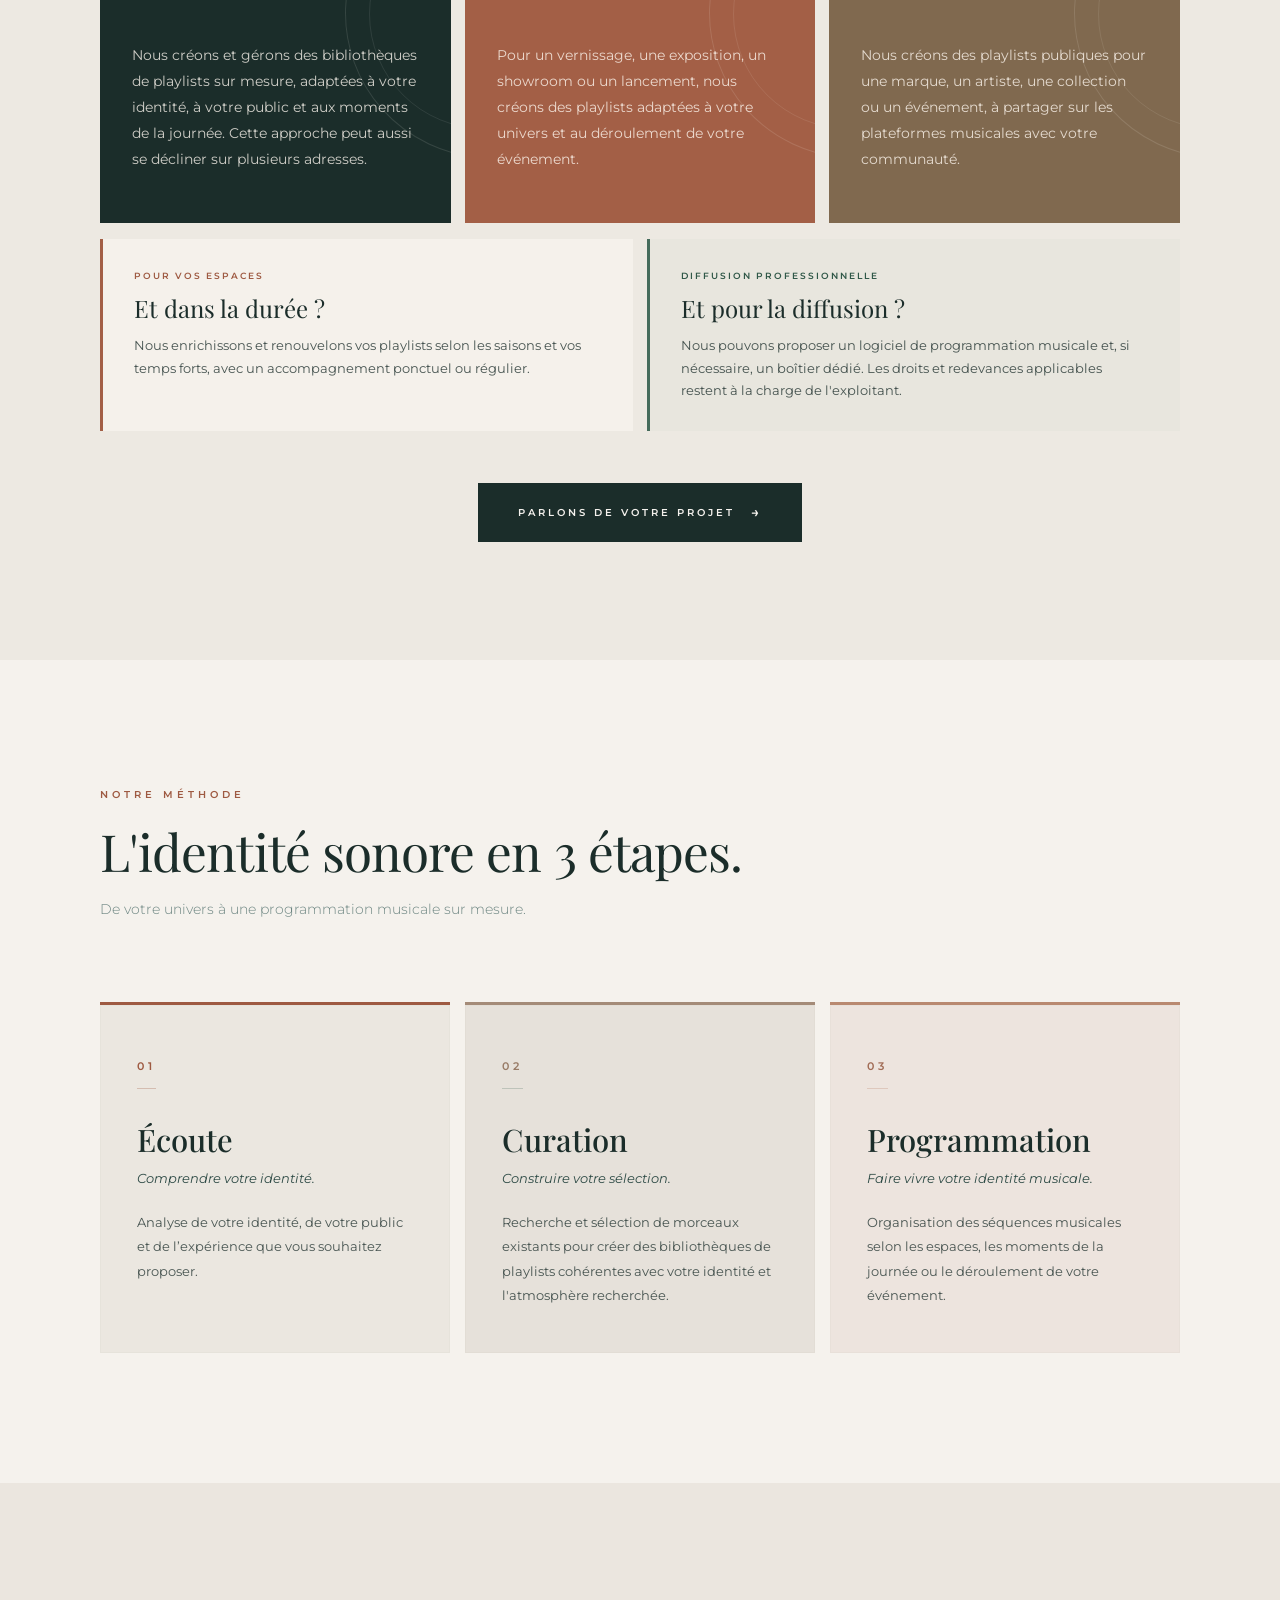
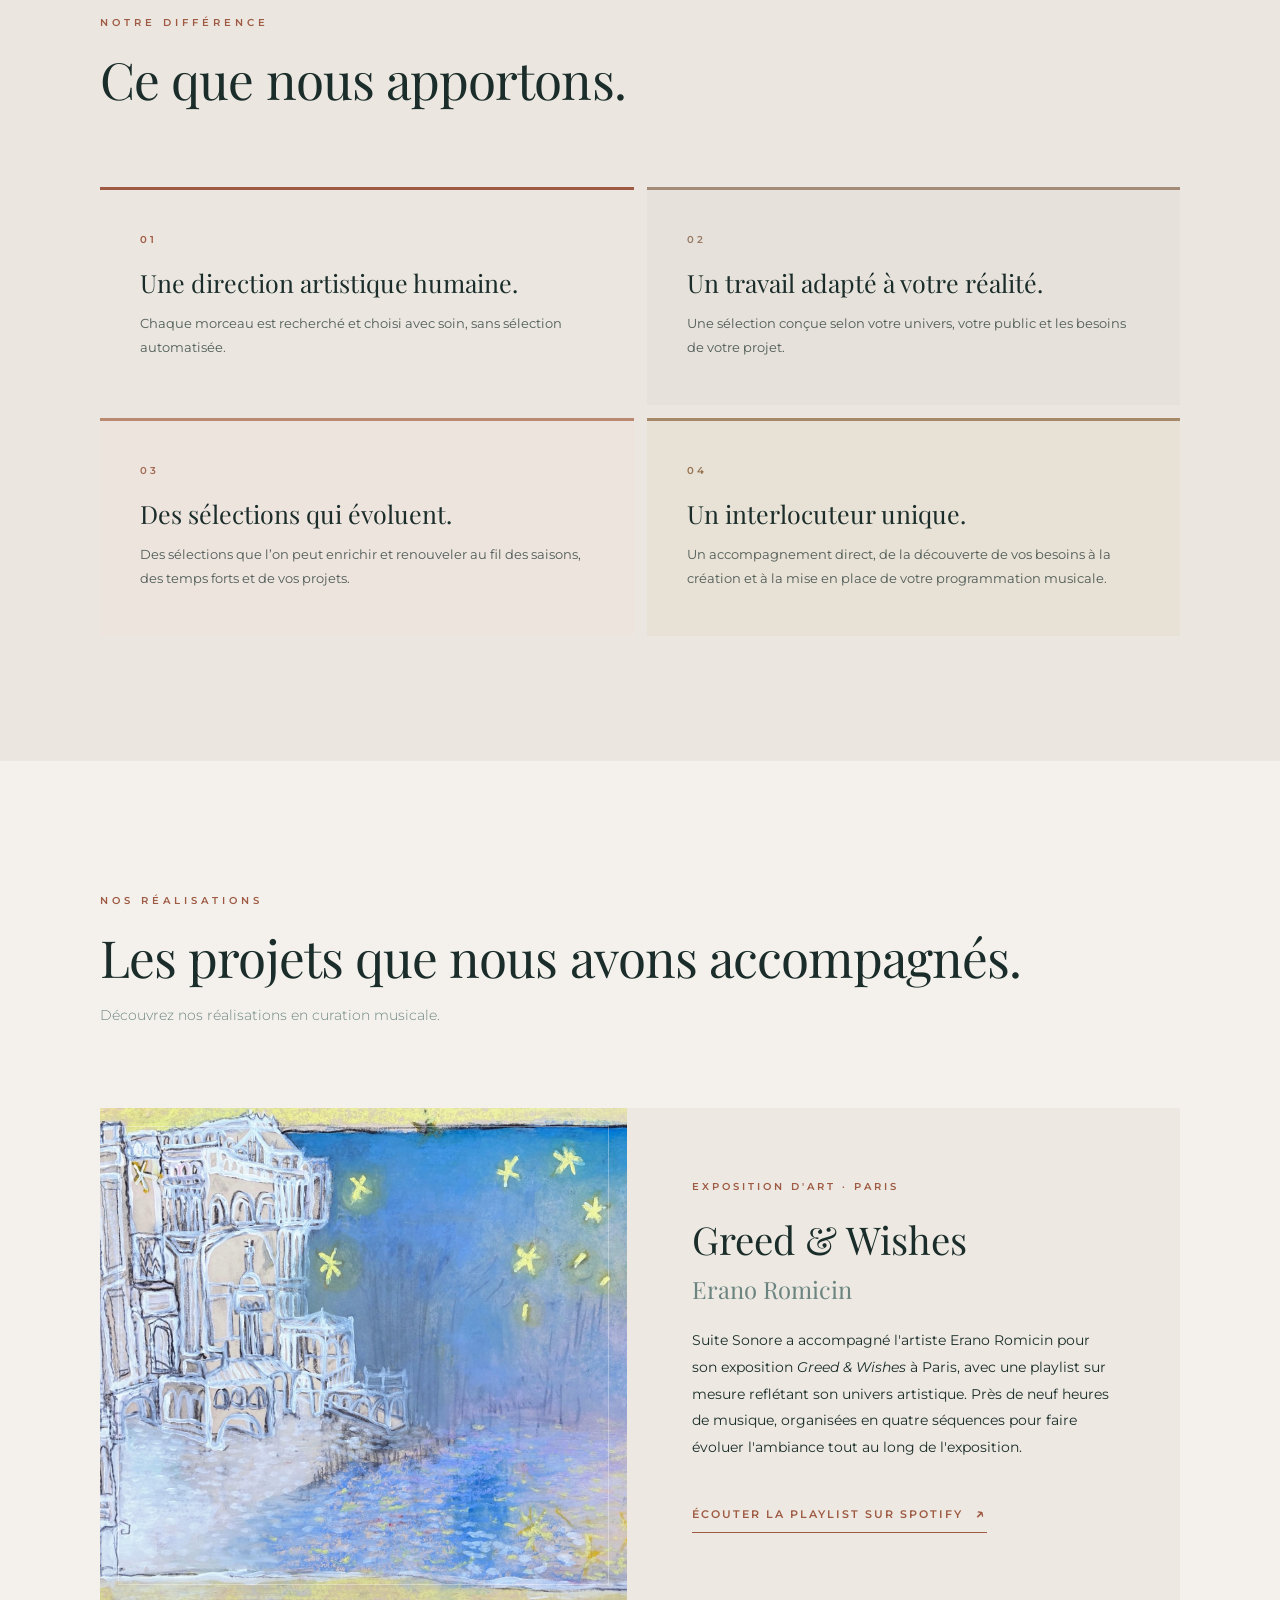
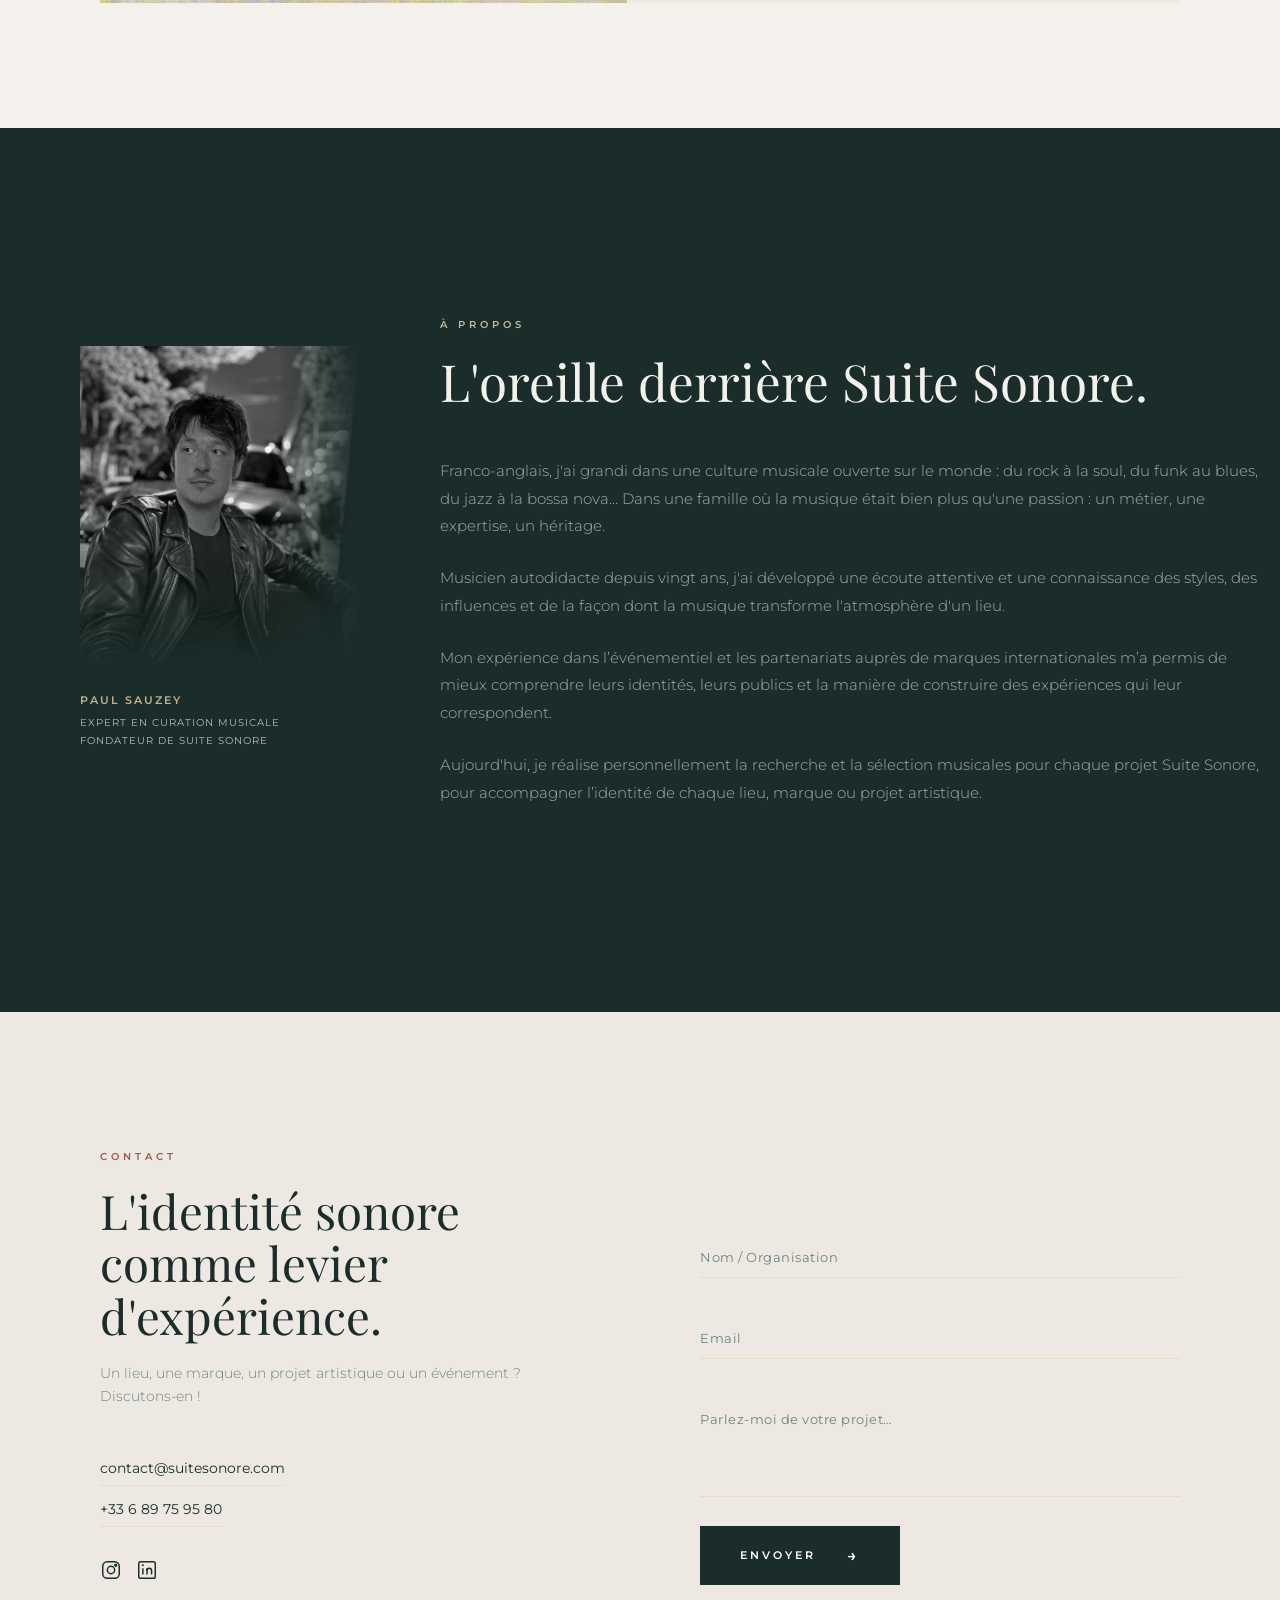
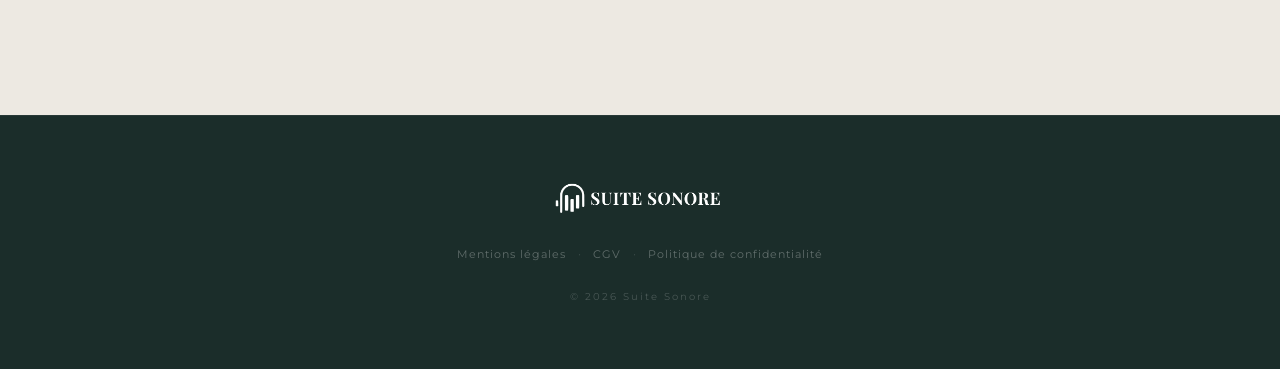
==== commit d3622cb5: "Update index.html" ====
--- a/index.html
+++ b/index.html
@@ -3,7 +3,8 @@
 <head>
 <meta charset="UTF-8">
 <meta name="viewport" content="width=device-width, initial-scale=1.0">
-<title>Suite Sonore — Architecture Sonore</title>
+<meta name="description" content="Suite Sonore, agence de direction artistique sonore et de curation musicale. Création et gestion de playlists sur mesure pour hôtels, restaurants, boutiques, événements et expositions.">
+<title>Suite Sonore — Curation musicale & direction artistique sonore</title>
 <link href="https://fonts.googleapis.com/css2?family=Playfair+Display:ital,wght@0,400;0,500;0,600;1,400;1,500&family=Montserrat:wght@300;400;500;600&display=swap" rel="stylesheet">
 <style>
 :root {
@@ -790,126 +791,690 @@
   .fondateur-title{font-size:30px;}
 }
 body.mode-b2c{--cream:#F0E9DF;--cream-dark:#E8DDD0;}
+
+/* ══ SUITE SONORE · REFONTE ÉDITORIALE 2026 ══ */
+:root{--spacing-xl:110px;--spacing-xxl:130px}
+body{overflow-x:hidden}
+.nav{background:transparent}
+.nav-top-row{display:flex;align-items:center;justify-content:space-between}
+.nav-section-links{margin-left:auto}
+.nav-scrolled .nav-top-row{padding-bottom:13px}
+.nav-logo{margin-right:0}
+.nav-logo img{display:block!important}
+.nav-logo .logo-dark{display:none!important}
+.nav-scrolled .nav-logo .logo-light{display:none!important}
+.nav-scrolled .nav-logo .logo-dark{display:block!important}
+.logo-fallback{display:none;font-family:var(--font-display);font-size:25px;letter-spacing:.035em;color:white;white-space:nowrap;line-height:1}
+.nav-scrolled .logo-fallback{color:var(--green)}
+.hero.hero-rework{min-height:640px;height:min(850px,95vh);background:linear-gradient(120deg,rgba(13,31,29,.9),rgba(27,45,42,.65) 55%,rgba(24,34,33,.84)),linear-gradient(25deg,#1b2d2a,#3c554d 45%,#9e5a42);text-align:center}
+.hero.hero-rework::after{content:'';position:absolute;inset:0;opacity:.22;pointer-events:none;background:radial-gradient(ellipse 40% 70% at 72% 32%,#b19c7e,transparent),radial-gradient(ellipse 50% 80% at 16% 78%,#4d7066,transparent)}
+.hero.hero-rework .hero-center{z-index:2;gap:20px;padding:150px 24px 80px}
+.hero.hero-rework .hero-title{font-size:clamp(38px,5.5vw,78px);max-width:850px}
+.hero-eyebrow{font-size:11px;letter-spacing:4px;text-transform:uppercase;color:var(--sand);font-weight:500}
+.hero-description{font-size:14px;line-height:1.9;color:rgba(255,255,255,.86);max-width:570px;font-weight:400}
+.hero-cta{pointer-events:auto;display:inline-flex;margin-top:18px;padding:14px 28px;border:1px solid rgba(244,241,237,.65);color:white;font-size:10px;letter-spacing:2.5px;text-transform:uppercase;transition:background .3s,color .3s}
+.hero-cta:hover{background:var(--cream);color:var(--green)}
+.section-sub{font-size:14px;color:var(--text-muted);max-width:700px;font-weight:300;line-height:1.9}
+.intro{padding-top:120px;padding-bottom:120px}
+.intro-headline{max-width:850px}
+.intro-body p{max-width:720px}
+.pull-quote::before,.pull-quote::after{content:none}
+.pull-quote-wrap{padding-top:86px;padding-bottom:86px}
+.timeline .step{min-height:284px}
+.offres{padding-top:125px}
+.offre-row--flagship .offre-flagship-title{max-width:360px}
+.offre-row--flagship .offre-kp-label{color:#d9a18d}
+.offre-row--secondary:nth-of-type(2){background:var(--cream-dark)}
+.offre-row--secondary:nth-of-type(3){background:var(--cream)}
+.offre-row--secondary:nth-of-type(4){background:var(--cream-dark)}
+.offre-kp-label{display:block;margin-bottom:3px}
+.offre-kp{margin-bottom:3px}
+.offre-eng-section{margin-top:0}
+.offre-eng-main-title{margin-bottom:32px}
+.offre-cta-wrap{padding:90px 24px}
+/* Domaines d'intervention */
+.domains{padding:125px 0;background:var(--cream)}
+.domain-grid{display:grid;grid-template-columns:repeat(3,minmax(0,1fr));gap:18px}
+.domain-card{background:var(--cream-dark);position:relative;min-height:380px;display:flex;flex-direction:column;justify-content:flex-end;padding:42px 32px;border-top:2px solid var(--terracotta);transition:background var(--transition),transform var(--transition)}
+.domain-card:hover{background:#e6e0d7;transform:translateY(-4px)}
+.domain-no{font-size:10px;color:var(--terracotta);letter-spacing:3px;margin-bottom:auto;font-weight:600}
+.domain-title{font-family:var(--font-display);font-size:clamp(24px,2.35vw,34px);line-height:1.12;margin-bottom:22px}
+.domain-copy{font-size:13px;line-height:1.9;color:rgba(27,45,42,.78);font-weight:400}
+/* Difference */
+.difference{background:var(--cream-dark);padding:125px 0}
+.diff-grid{display:grid;grid-template-columns:repeat(2,1fr);gap:1px;background:var(--sand);margin-top:52px}
+.diff-item{background:var(--cream);padding:38px 44px;min-height:190px}
+.diff-no{color:var(--terracotta);font-size:10px;letter-spacing:2px;font-weight:600}
+.diff-title{font-family:var(--font-display);font-size:24px;margin:12px 0}
+.diff-copy{font-size:13px;line-height:1.9;color:var(--text-muted)}
+/* Reference work */
+.work{background:var(--cream);padding:125px 0}
+.work-entry{display:grid;grid-template-columns:1fr 1.05fr;min-height:480px;background:var(--cream-dark)}
+.work-art{position:relative;background:radial-gradient(circle at 17% 24%,rgba(205,188,159,.85),transparent 33%),radial-gradient(circle at 81% 67%,rgba(109,143,128,.58),transparent 40%),radial-gradient(circle at 66% 23%,rgba(202,159,138,.56),transparent 26%),#8c9386;display:flex;align-items:flex-end;padding:40px;overflow:hidden}
+.work-art::after{content:'';position:absolute;inset:18px;border:1px solid rgba(255,255,255,.38);pointer-events:none}
+.work-art-title{font-family:var(--font-display);font-size:clamp(36px,4vw,64px);font-style:italic;line-height:1.05;color:#fff;position:relative;z-index:1;text-shadow:0 3px 20px rgba(0,0,0,.2)}
+.work-content{padding:70px 65px;display:flex;flex-direction:column;justify-content:center}
+.work-head{font-family:var(--font-display);font-size:clamp(30px,3vw,45px);line-height:1.15;margin-bottom:22px}
+.work-body{font-size:14px;line-height:1.9;color:var(--green);margin-bottom:20px}
+.work-note{font-size:12px;line-height:1.75;color:var(--text-muted)}
+.work-tag{font-size:10px;letter-spacing:3px;text-transform:uppercase;font-weight:600;color:var(--terracotta);margin-bottom:22px}
+.work-link{font-size:11px;text-transform:uppercase;letter-spacing:2px;border-bottom:1px solid var(--terracotta);color:var(--terracotta);align-self:flex-start;padding-bottom:4px;margin-top:20px}
+.work-coming{margin-top:28px;padding-top:24px;border-top:1px solid var(--sand);font-size:12px;color:var(--text-muted)}
+/* Founder and contact */
+.fondateur-role{font-size:10px;line-height:1.75;color:rgba(244,241,237,.72)}
+.fondateur-photo{background-image:linear-gradient(25deg,#233c37,#6b8480);min-height:320px}
+.fondateur-photo[data-image='present']{background-image:url('fondateur.jpg')}
+.fondateur-quote{margin-top:26px}
+.contact-title{font-size:clamp(34px,3.7vw,54px)}
+.contact-form{gap:29px}
+.contact-form .form-btn{min-width:200px}
+.contact-info-note{font-size:11px;color:var(--text-muted);margin-top:15px;line-height:1.6}
+#contact{scroll-margin-top:90px}
+#intro,#architecture,#offres,#domaines,#realisations,#fondateur{scroll-margin-top:75px}
+@media(max-width:1024px){.domain-grid{grid-template-columns:1fr}.domain-card{min-height:260px}.work-entry{grid-template-columns:1fr}.work-art{min-height:340px}.diff-grid{grid-template-columns:1fr}.work-content{padding:55px 36px}}
+@media(max-width:768px){.hero.hero-rework{min-height:620px;height:90vh}.hero.hero-rework .hero-center{padding:128px 20px 65px}.hero.hero-rework .hero-title{font-size:clamp(33px,8vw,49px)}.hero-description{font-size:12px}.nav-logo .logo-fallback{font-size:22px}.nav-top-row{gap:15px}.intro,.domains,.difference,.work{padding-top:75px;padding-bottom:75px}.intro-headline{font-size:36px}.domain-card{padding:30px 25px;min-height:250px}.diff-item{padding:30px 25px}.work-art{min-height:300px}.work-content{padding:38px 26px}.fondateur-photo{max-width:250px}.offres{padding-top:75px}}
+@media(prefers-reduced-motion:reduce){*,*::before,*::after{scroll-behavior:auto!important;transition-duration:.01ms!important;animation-duration:.01ms!important}.reveal-section{opacity:1;transform:none}}
+
+/* V2 — quatre prestations de même importance */
+.services-section{padding:100px 0 110px;background:var(--cream)}
+.services-section .section-header{padding-bottom:0;margin-bottom:52px}
+.services-grid{display:grid;grid-template-columns:repeat(2,minmax(0,1fr));gap:18px}
+.service-card{background:var(--cream-dark);border-top:2px solid var(--terracotta);padding:42px 40px 38px;min-height:270px;transition:background var(--transition)}
+.service-card:hover{background:var(--white)}
+.service-num{display:block;color:var(--terracotta);font-size:10px;font-weight:600;letter-spacing:3px;margin-bottom:27px}
+.service-card h3{font-family:var(--font-display);font-size:clamp(22px,2.4vw,31px);line-height:1.15;margin-bottom:20px}
+.service-card p{font-size:13px;font-weight:400;line-height:1.85;color:rgba(27,45,42,.8);margin-bottom:12px}
+.service-card p:last-child{margin-bottom:0}
+.services-footnote{max-width:850px;margin:35px auto 0;font-size:12px;line-height:1.8;text-align:center;color:var(--text-muted)}
+.services-cta{text-align:center;margin-top:32px}
+.domain-event-note{font-size:13px;line-height:1.85;color:var(--green);max-width:840px;margin:32px auto 0;text-align:center}
+.domain-event-note strong{font-weight:600}
+@media(max-width:768px){.services-section{padding:74px 0}.services-grid{grid-template-columns:1fr}.service-card{min-height:0;padding:32px 26px}.services-section .section-header{margin-bottom:32px}.domain-event-note{text-align:left;margin-top:24px}}
+
+/* ══ V3 · VIE, RYTHME & CLARTÉ ══ */
+/* Préserver l'élégance tout en donnant plus d'élan aux sections */
+.section-title{font-variant-ligatures:none;font-feature-settings:"liga" 0}
+.section-header .section-title{letter-spacing:-.018em}
+.domain-grid{align-items:stretch}
+.domain-card{min-height:390px;justify-content:initial;overflow:hidden;padding:43px 32px 40px}
+.domain-no{margin-bottom:0}
+.domain-title{height:140px;display:flex;align-items:end;margin-top:64px;margin-bottom:23px;min-height:0;font-variant-ligatures:none}
+.domain-copy{margin-top:0}
+.domain-card::after{content:"";position:absolute;width:150px;height:150px;top:-92px;right:-66px;border:1px solid rgba(158,90,66,.23);border-radius:50%;pointer-events:none;transition:transform .6s}
+.domain-card:hover::after{transform:translate(-20px,20px) scale(1.12)}
+.domains .section-sub{max-width:760px}
+/* Prestations : 3 panneaux narratifs, pas un catalogue */
+.services-section{background:var(--cream-dark);padding:110px 0 118px}
+.services-heading{margin-bottom:49px!important}
+.services-heading .section-sub{max-width:740px}
+.services-showcase{display:grid;grid-template-columns:repeat(3,minmax(0,1fr));gap:14px;align-items:stretch}
+.service-story{position:relative;display:flex;flex-direction:column;min-height:510px;overflow:hidden;padding:30px 31px 38px;transition:transform .45s var(--ease-out),box-shadow .45s var(--ease-out);isolation:isolate}
+.service-story:hover{transform:translateY(-7px);box-shadow:0 22px 50px rgba(27,45,42,.1)}
+.service-story::before{content:"";position:absolute;border:1px solid currentColor;width:290px;height:290px;border-radius:50%;opacity:.12;right:-184px;top:55px;z-index:-1;transform:rotate(-20deg);transition:transform .7s}
+.service-story::after{content:"";position:absolute;border:1px solid currentColor;width:230px;height:230px;border-radius:50%;opacity:.09;right:-148px;top:86px;z-index:-1;transition:transform .7s}
+.service-story:hover::before{transform:translate(-36px,15px) rotate(20deg)}
+.service-story:hover::after{transform:translate(-22px,0)}
+.service-story--place{background:var(--green);color:var(--cream)}
+.service-story--event{background:#A35F46;color:#fff8f0}
+.service-story--public{background:#D6C5A9;color:var(--green)}
+.service-story-top{display:flex;justify-content:space-between;align-items:start;gap:12px}
+.service-story-num{font-size:10px;text-transform:uppercase;letter-spacing:2.4px;font-weight:600;opacity:.8}
+.service-story-symbol{font-family:Georgia,serif;font-size:50px;line-height:1;font-style:normal;font-weight:400;opacity:.52;transform:rotate(-12deg)}
+.service-story-inner{margin-top:55px;display:flex;flex-direction:column;flex:1}
+.service-story h3{font-family:var(--font-display);font-size:clamp(27px,2.7vw,40px);font-weight:400;line-height:1.11;letter-spacing:-.02em;margin-bottom:23px}
+.service-story-inner>p{font-size:13.5px;line-height:1.85;font-weight:400;opacity:.89}
+.service-extension{border-top:1px solid rgba(255,255,255,.3);padding-top:17px;margin-top:auto;position:relative;top:15px}
+.service-extension-eyebrow{font-size:10px;font-weight:600;text-transform:uppercase;letter-spacing:1.5px;color:#dfb7a3}
+.service-extension p{font-size:12.2px;line-height:1.75;margin-top:8px;color:rgba(244,241,237,.84)}
+.services-tech{display:flex;align-items:flex-start;gap:20px;margin-top:24px;padding:25px 28px;background:rgba(255,255,255,.4);border-left:2px solid var(--terracotta)}
+.services-tech-icon{font-size:19px;color:var(--terracotta);line-height:1.3}
+.services-tech p{font-size:12.5px;line-height:1.8;color:var(--green)}
+.services-tech strong{font-weight:600}
+.services-cta{margin-top:36px}
+/* Alternance douce : plus de rythme entre les sections */
+.architecture{background:var(--cream);padding-top:120px}
+.architecture .step{background:var(--cream-dark)}
+.architecture .step:hover{background:var(--white)}
+.architecture .section-sub{max-width:none;white-space:nowrap;font-size:clamp(11px,1.13vw,14px)}
+.difference{background:var(--cream-dark)}
+.diff-item{transition:background .3s}
+.diff-item:hover{background:white}
+.work-art{background:radial-gradient(circle at 17% 24%,rgba(205,188,159,.85),transparent 33%),radial-gradient(circle at 81% 67%,rgba(109,143,128,.58),transparent 40%),radial-gradient(circle at 66% 23%,rgba(202,159,138,.56),transparent 26%),#8c9386}
+.work-coming{font-size:11px}
+@media(max-width:1024px){.services-showcase{grid-template-columns:1fr 1fr}.service-story--public{grid-column:1/-1;min-height:320px}.service-story{min-height:440px}.service-story-inner{margin-top:38px}.domain-card{min-height:300px}.domain-title{height:auto;min-height:0;margin-top:36px}.architecture .section-sub{white-space:normal;font-size:14px}}
+@media(max-width:768px){.services-showcase{grid-template-columns:1fr}.service-story--public{grid-column:auto}.service-story{min-height:0;padding:28px 28px 37px}.service-story-inner{margin-top:36px}.service-story h3{font-size:35px}.service-extension{margin-top:27px;top:0}.domain-title{height:auto;margin-top:40px}.domain-card{min-height:270px}.services-tech{padding:20px;gap:13px}.services-section{padding:75px 0 84px}}
+
+
+/* ══ V4 — VOIX D'AGENCE, ALIGNEMENTS ET RELIEF ══ */
+/* Les titres de section conservent le style éditorial existant. */
+.section-title{font-variant-ligatures:none!important;font-feature-settings:"liga" 0!important}
+
+/* Cartes univers : alignement EXACT des trois titres en haut de leur propre rang,
+   et alignement des trois paragraphes en dessous, quelle que soit la longueur du titre. */
+.domain-grid{align-items:stretch}
+.domain-card{display:grid!important;grid-template-rows:112px 154px auto!important;align-content:stretch;min-height:427px!important;padding:42px 33px 40px!important;gap:0!important}
+.domain-no{display:block;align-self:start;margin:0!important}
+.domain-title{display:block!important;height:auto!important;min-height:0!important;align-self:start!important;margin:0!important;line-height:1.14}
+.domain-copy{margin:0!important;align-self:start!important;max-width:100%}
+.domain-card:hover{box-shadow:0 16px 36px rgba(27,45,42,.08)}
+
+/* Les prestations gardent leur triptyque coloré ; pas d'icônes décoratives. */
+.service-story{min-height:463px;padding-bottom:35px}
+.service-story-top{min-height:17px}
+.service-story-inner{margin-top:36px}
+.service-story h3{margin-bottom:15px}
+.service-story-inner>p{line-height:1.76}
+.service-story--event,.service-story--public{justify-content:flex-start}
+.service-extension{top:0;margin-top:auto;padding-top:18px}
+.services-tech{gap:0;padding:23px 28px;border-left-width:3px}
+.services-tech p{max-width:100%}
+
+/* Différences et méthode : petits accents graphiques, sans répliquer les cartes colorées. */
+.architecture .step{border-top:2px solid rgba(158,90,66,.23);transition:transform .35s var(--ease-out),background .35s}
+.architecture .step:hover{transform:translateY(-4px)}
+.architecture .step::before{height:0}
+.step-num{border-bottom:1px solid rgba(158,90,66,.3);display:inline-block;padding-bottom:8px;margin-bottom:28px}
+.diff-item{position:relative;transition:background .3s var(--ease-smooth),transform .35s var(--ease-out)}
+.diff-item::before{content:"";position:absolute;top:0;left:0;height:2px;width:54px;background:var(--terracotta);opacity:.55}
+.diff-item:hover{transform:translateY(-3px)}
+
+/* Homepage: a restrained, vinyl-like circular engraving behind the lettering. */
+.hero.hero-rework::after{
+ content:"";position:absolute;inset:0;pointer-events:none;opacity:1;
+ background:
+ radial-gradient(circle at 91% 77%, transparent 0 175px,rgba(244,241,237,.065) 176px 177px,transparent 178px 227px,rgba(244,241,237,.055) 228px 229px,transparent 230px 278px,rgba(244,241,237,.043) 279px 280px,transparent 281px),
+ radial-gradient(ellipse 45% 65% at 72% 30%,rgba(183,144,111,.2),transparent 75%),
+ radial-gradient(ellipse 50% 70% at 16% 76%,rgba(86,130,113,.24),transparent 75%);
+}
+.hero.hero-rework{background:linear-gradient(112deg,rgba(13,31,29,.94),rgba(27,45,42,.73) 58%,rgba(33,40,36,.89)),linear-gradient(25deg,#1b2d2a,#3c554d 45%,#9e5a42)}
+.hero-cta{border-color:rgba(232,220,200,.65)}
+.hero-cta:hover{border-color:var(--cream)}
+.work-link{display:inline-flex;align-items:center;gap:12px;font-weight:600;transition:color .25s,border-color .25s}
+.work-link:hover{color:var(--green);border-color:var(--green)}
+.work-link span{font-size:16px}
+
+@media(max-width:1024px){
+  .domain-card{grid-template-rows:48px auto auto!important;min-height:0!important;gap:0!important}
+  .domain-title{margin-bottom:22px!important}
+  .service-story{min-height:410px}
+  .service-story--public{min-height:300px}
+  .service-story-inner{margin-top:30px}
+}
+@media(max-width:768px){
+  .domain-card{padding:30px 25px!important;min-height:0!important}
+  .domain-title{margin-bottom:18px!important}
+  .service-story,.service-story--public{min-height:0}
+  .service-story-inner{margin-top:28px}
+  .service-story h3{margin-bottom:13px}
+  .service-extension{margin-top:26px}
+  .hero.hero-rework::after{background:radial-gradient(circle at 108% 74%, transparent 0 100px,rgba(244,241,237,.055) 101px 102px,transparent 103px 133px,rgba(244,241,237,.05) 134px 135px,transparent 136px),radial-gradient(ellipse 75% 65% at 70% 40%,rgba(183,144,111,.16),transparent 78%)}
+}
+
+
+/* ══ V5 — CONTRASTES ÉDITORIAUX & RESPIRATION ══ */
+/* Identité de marque : fichiers logo-blanc.png et logo-noir.png conservés.
+   Le texte de substitution n'apparaît qu'en absence des fichiers. */
+.nav-logo {min-height:38px;min-width:154px;align-items:center;position:relative;flex-shrink:0}
+.nav-logo img.logo-image-missing {display:none!important}
+.nav-logo .logo-fallback {display:none!important;font-family:var(--font-display);font-size:22px;font-weight:500;letter-spacing:.025em;line-height:1;color:#fff;white-space:nowrap}
+.nav-logo.has-logo-fallback .logo-fallback {display:block!important}
+.nav-scrolled .nav-logo.has-logo-fallback .logo-fallback {color:var(--green)!important}
+.nav-scrolled .nav-logo{min-height:38px}
+/* Sur un logo disponible, conserver l'image blanche pendant toute la section hero. */
+.nav:not(.nav-scrolled) .nav-logo .logo-light:not(.logo-image-missing){display:block!important}
+.nav:not(.nav-scrolled) .nav-logo .logo-dark{display:none!important}
+.nav-scrolled .nav-logo .logo-light{display:none!important}
+.nav-scrolled .nav-logo .logo-dark:not(.logo-image-missing){display:block!important}
+.nav:not(.nav-scrolled){background:transparent;box-shadow:none}
+/* Top hero : lumière, relief et sillons, sans ajouter de faux visuel ni de slogan. */
+.hero.hero-rework{
+  background:
+    radial-gradient(ellipse 42% 85% at 77% 30%,rgba(177,121,88,.22),transparent 78%),
+    radial-gradient(ellipse 55% 70% at 11% 84%,rgba(69,116,102,.27),transparent 78%),
+    linear-gradient(119deg,#142a27 0%,#233c36 47%,#333a33 100%);
+}
+.hero.hero-rework::before{
+  content:'';position:absolute;inset:-12%;pointer-events:none;opacity:.8;
+  background:
+    repeating-radial-gradient(circle at 92% 91%,transparent 0 51px,rgba(244,241,237,.055) 52px,transparent 54px,transparent 81px),
+    linear-gradient(121deg,transparent 0 49.9%,rgba(244,241,237,.035) 50%,transparent 50.1%);
+  -webkit-mask-image:linear-gradient(110deg,transparent 13%,black 62%);
+  mask-image:linear-gradient(110deg,transparent 13%,black 62%);
+}
+.hero.hero-rework::after{
+  content:'';position:absolute;inset:0;pointer-events:none;opacity:1;
+  background:
+    radial-gradient(circle at 91% 81%,transparent 0 132px,rgba(217,187,161,.15) 133px 134px,transparent 135px 180px,rgba(217,187,161,.13) 181px 182px,transparent 183px),
+    radial-gradient(ellipse 27% 50% at 70% 30%,rgba(191,139,104,.13),transparent 84%),
+    radial-gradient(ellipse 35% 45% at 20% 75%,rgba(93,136,119,.18),transparent 80%);
+}
+.hero.hero-rework .hero-center{position:relative;z-index:2}
+.hero.hero-rework .hero-center::before{
+  content:'';position:absolute;width:56px;height:3px;border-radius:100px;
+  background:rgba(203,147,117,.8);top:107px;left:50%;transform:translateX(-50%);
+}
+.hero.hero-rework .hero-title{letter-spacing:-.024em}
+.hero.hero-rework .hero-description{letter-spacing:.025em}
+/* Univers : rapprocher numéros et titres et donner trois nuances de matière. */
+.domain-card{
+  grid-template-rows:52px 127px auto!important;
+  min-height:345px!important;
+  padding:34px 32px 35px!important;
+  background:#EBE7E0;
+  border-top:3px solid var(--terracotta);
+  box-shadow:inset 0 0 0 1px rgba(99,73,53,.025);
+}
+.domain-card:nth-child(2){background:#EAE9E1;border-top-color:#617e70}
+.domain-card:nth-child(3){background:#EDE4DE;border-top-color:#b98970}
+.domain-card:hover{background:#F7F2EB;transform:translateY(-5px);box-shadow:0 18px 42px rgba(27,45,42,.10)}
+.domain-no{font-size:11px;letter-spacing:3.2px}
+.domain-card:nth-child(2) .domain-no{color:#547667}
+.domain-card:nth-child(3) .domain-no{color:#A16B55}
+.domain-title{font-size:clamp(24px,2.35vw,34px);line-height:1.13;margin:0!important}
+.domain-copy{font-size:13px;line-height:1.88;color:rgba(27,45,42,.77)}
+/* Prestations : titres et corps distincts, alignements constants, marges généreuses. */
+.service-story{min-height:542px;padding:35px 32px 42px}
+.service-story-top{min-height:20px}
+.service-story-num{font-size:10px;letter-spacing:2.7px}
+.service-story-inner{margin-top:61px;flex:1}
+.service-story h3{
+  font-size:clamp(27px,2.7vw,40px);line-height:1.14;
+  min-height:95px;margin-bottom:31px;color:#FFF9F1;
+}
+.service-story--public h3{color:var(--green)}
+.service-story-inner>p{font-size:13.5px;line-height:1.95;opacity:1;color:rgba(255,248,240,.79)}
+.service-story--public .service-story-inner>p{color:rgba(27,45,42,.76)}
+.service-extension{margin-top:auto;padding-top:24px;top:0;border-top-color:rgba(244,241,237,.24)}
+.service-extension-eyebrow{letter-spacing:1.9px}
+.service-extension p{margin-top:13px;font-size:12.6px;line-height:1.9;color:rgba(244,241,237,.80)}
+.services-tech{margin-top:27px;padding:26px 28px;background:#F3EFE8}
+/* Méthode : fonds colorés très doux et numérotation plus graphique. */
+.architecture{background:#F5F2ED}
+.architecture .timeline{gap:15px}
+.architecture .step{
+  min-height:310px;padding:47px 37px 45px;
+  border-top:3px solid #B6856D;
+  background:#EDE6DD;
+  box-shadow:inset 0 0 0 1px rgba(65,48,35,.025);
+}
+.architecture .step:nth-child(2){background:#E5EBE5;border-top-color:#55796C}
+.architecture .step:nth-child(3){background:#E9E4DC;border-top-color:#C5A580}
+.architecture .step:hover{background:#fff;transform:translateY(-5px);box-shadow:0 20px 42px rgba(27,45,42,.08)}
+.architecture .step-num{font-size:11px;padding:0 0 12px;margin-bottom:33px;color:var(--terracotta);border-bottom:1px solid rgba(158,90,66,.3)}
+.architecture .step:nth-child(2) .step-num{color:#55796C;border-bottom-color:rgba(85,121,108,.35)}
+.architecture .step:nth-child(3) .step-num{color:#98714F;border-bottom-color:rgba(152,113,79,.3)}
+.architecture .step-name{font-size:31px;margin-bottom:13px}
+.architecture .step-subtitle{color:var(--green-mid);font-size:13px;margin-bottom:21px}
+.architecture .step-desc{font-size:13px;line-height:1.89;color:rgba(27,45,42,.78);font-weight:400}
+/* Différence : alternance de nuances, sans répéter les cartes des prestations. */
+.difference{background:#EBE6DF}
+.diff-grid{gap:13px;background:transparent;margin-top:49px}
+.diff-item{
+  background:#F5F0E8;min-height:218px;padding:35px 40px 38px;
+  border-bottom:2px solid rgba(158,90,66,.23);
+  transition:background .3s var(--ease-smooth),transform .35s var(--ease-out),box-shadow .35s;
+}
+.diff-item:nth-child(2){background:#E9EEE8;border-bottom-color:rgba(85,121,108,.3)}
+.diff-item:nth-child(3){background:#EEE5DB;border-bottom-color:rgba(174,127,97,.32)}
+.diff-item:nth-child(4){background:#ECE8E2;border-bottom-color:rgba(85,121,108,.3)}
+.diff-item::before{width:43px;height:3px;opacity:.8}
+.diff-item:nth-child(even)::before{background:#638273}
+.diff-no{font-size:10px;letter-spacing:3px}
+.diff-title{font-size:25px;line-height:1.2;margin:17px 0 13px}
+.diff-copy{color:rgba(27,45,42,.75);font-weight:400;line-height:1.85}
+.diff-item:hover{background:#fff;transform:translateY(-4px);box-shadow:0 20px 38px rgba(27,45,42,.065)}
+@media(max-width:1024px){
+  .domain-card{grid-template-rows:36px auto auto!important;min-height:0!important;gap:12px!important}
+  .domain-title{margin-bottom:12px!important}
+  .architecture .step{min-height:0}
+  .service-story{min-height:480px}
+}
+@media(max-width:768px){
+  .hero.hero-rework .hero-center::before{top:92px}
+  .domain-card{padding:30px 27px!important;gap:7px!important}
+  .domain-title{font-size:30px;margin-bottom:12px!important}
+  .service-story,.service-story--public{min-height:0;padding:31px 29px 39px}
+  .service-story-inner{margin-top:34px}
+  .service-story h3{min-height:0;margin-bottom:24px;font-size:35px}
+  .service-extension{margin-top:33px}
+  .architecture .timeline,.diff-grid{gap:12px}
+  .architecture .step,.diff-item{padding:32px 27px;min-height:0}
+  .architecture .step-num{margin-bottom:25px}
+  .diff-title{font-size:24px}
+}
+
+
+/* Logo robuste hors ligne : n'afficher une image que si elle s'est réellement chargée.
+   Sinon, afficher un mot-symbole texte provisoire sans icône d'image brisée. */
+.nav-logo img{display:none!important}
+.nav-logo .logo-fallback{display:block!important}
+.nav.nav-scrolled .nav-logo .logo-fallback{color:var(--green)!important}
+.nav:not(.nav-scrolled) .nav-logo.has-light-logo .logo-light{display:block!important}
+.nav:not(.nav-scrolled) .nav-logo.has-light-logo .logo-fallback{display:none!important}
+.nav-scrolled .nav-logo.has-dark-logo .logo-dark{display:block!important}
+.nav-scrolled .nav-logo.has-dark-logo .logo-fallback{display:none!important}
+
+
+/* ══ V6 — Ajustements ciblés : logo, rythme et harmonie chromatique ══ */
+/* Logo : une seule identité visible. Ne jamais forcer l'image absente (évite l'icône cassée).
+   Si les PNG sont présents à côté de l'HTML, leurs images remplacent automatiquement le mot-symbole. */
+.nav-logo .logo-light,.nav-logo .logo-dark{display:none!important}
+.nav-logo .logo-fallback{display:block!important;color:#FFF9F1!important}
+.nav:not(.nav-scrolled) .nav-logo.has-light-logo .logo-light{display:block!important}
+.nav:not(.nav-scrolled) .nav-logo.has-light-logo .logo-fallback{display:none!important}
+.nav.nav-scrolled .nav-logo.has-dark-logo .logo-dark{display:block!important}
+.nav.nav-scrolled .nav-logo.has-dark-logo .logo-fallback{display:none!important}
+.nav.nav-scrolled .nav-logo .logo-fallback{color:var(--green)!important}
+/* Accueil : aucun trait au-dessus ou au-dessous du titre et du CTA. */
+.hero-line-top,.hero-line-bottom,.hero.hero-rework .hero-center::before{display:none!important;content:none!important}
+.hero.hero-rework .hero-center{gap:24px}
+/* Prestations : une couleur de titre identique sur les trois panneaux.
+   La teinte du troisième panneau devient plus profonde pour garantir le contraste. */
+.service-story--public{background:#80694F;color:#FFF9F1}
+.service-story h3,.service-story--public h3{color:#FFF9F1!important}
+.service-story-inner>p,.service-story--public .service-story-inner>p{color:rgba(255,249,241,.79)}
+.service-story--public .service-story-num{color:#FFF9F1}
+/* Respiration explicite entre le premier descriptif et le filet de suivi. */
+.service-story--place .service-extension{margin-top:40px;padding-top:27px;border-top:1px solid rgba(255,249,241,.27)}
+/* Méthode : même triptyque chromatique que « Nos univers », dans le même ordre. */
+.architecture .step{background:#EBE7E0;border-top-color:var(--terracotta)}
+.architecture .step:nth-child(2){background:#EAE9E1;border-top-color:#617E70}
+.architecture .step:nth-child(3){background:#EDE4DE;border-top-color:#B98970}
+.architecture .step-num{color:var(--terracotta);border-bottom-color:rgba(158,90,66,.30)}
+.architecture .step:nth-child(2) .step-num{color:#547667;border-bottom-color:rgba(97,126,112,.30)}
+.architecture .step:nth-child(3) .step-num{color:#A16B55;border-bottom-color:rgba(185,137,112,.30)}
+/* Différence : fond vert-gris moins pâle, palette cohérente avec les univers,
+   et accents fins plutôt que de nouveaux aplats graphiques. */
+.difference{background:#EBE6DF}
+.diff-item{background:#EBE7E0;border-top:3px solid var(--terracotta);border-bottom:0}
+.diff-item:nth-child(2){background:#EAE9E1;border-top-color:#617E70;border-bottom:0}
+.diff-item:nth-child(3){background:#EDE4DE;border-top-color:#B98970;border-bottom:0}
+.diff-item:nth-child(4){background:#E8E1D6;border-top-color:#A68968;border-bottom:0}
+.diff-item::before{display:none!important}
+.diff-item:nth-child(2) .diff-no{color:#547667}
+.diff-item:nth-child(3) .diff-no{color:#A16B55}
+.diff-item:nth-child(4) .diff-no{color:#947250}
+@media(max-width:768px){
+  .service-story--place .service-extension{margin-top:32px;padding-top:25px}
+}
+
+
+/* Priorité explicite : ne montrer aucun PNG absent, même si une règle legacy plus spécifique essaie de l'afficher. */
+.nav:not(.nav-scrolled) .nav-logo:not(.has-light-logo) img.logo-light,
+.nav.nav-scrolled .nav-logo:not(.has-dark-logo) img.logo-dark,
+.nav-logo img.logo-image-missing{display:none!important}
+
+
+/* ══ V7 — RYTHME, NAVIGATION, CONTRASTES ET MOBILE ══ */
+/* Three balanced cards, no content added merely to fill them. */
+.services-showcase{align-items:stretch}
+.service-story,.service-story--public{
+  min-height:410px;
+  padding:35px 32px 45px;
+}
+.service-story-inner{margin-top:52px;flex:0 0 auto}
+.service-story h3,.service-story--public h3{
+  margin:0 0 27px;
+  min-height:95px;
+  line-height:1.14;
+}
+.service-story-inner>p{line-height:1.93}
+/* Aftercare and diffusion are supporting details, not unequal fourth and fifth services. */
+.services-detail-grid{display:grid;grid-template-columns:1fr 1fr;gap:14px;margin-top:16px}
+.services-aftercare,.services-tech{
+  display:flex;flex-direction:column;align-items:flex-start;justify-content:flex-start;
+  gap:0;margin:0;min-height:176px;
+  padding:29px 31px 28px;
+  border-left:3px solid #A35F46;
+  background:#F5F1EB;
+}
+.services-tech{background:#E8E6DE;border-left-color:#456B5B}
+.services-detail-kicker{color:#9E5A42;font-size:9px;letter-spacing:2px;font-weight:600;text-transform:uppercase;margin-bottom:11px}
+.services-tech .services-detail-kicker{color:#305848}
+.services-aftercare h3,.services-tech h3{font-family:var(--font-display);font-size:24px;line-height:1.2;margin:0 0 12px;color:var(--green)}
+.services-aftercare p,.services-tech p{font-size:12.5px;font-weight:400;line-height:1.8;color:rgba(27,45,42,.8);max-width:480px}
+/* V9 : remplacer la sauge de la deuxième carte explicative par un grège
+   chaud, d'intensité comparable aux autres cartes (Univers / Méthode / Différence).
+   La palette des prestations reste inchangée. */
+.domain-card:nth-child(2),.architecture .step:nth-child(2),.diff-item:nth-child(2){
+  background:#E6E1DA;
+  border-top-color:#A48B78;
+}
+.domain-card:nth-child(2) .domain-no,
+.architecture .step:nth-child(2) .step-num,
+.diff-item:nth-child(2) .diff-no{color:#987B66}
+.domain-card:nth-child(2):hover,.architecture .step:nth-child(2):hover,.diff-item:nth-child(2):hover{background:#F7F2EB}
+/* Footer shows the actual logo image only, never a text stand-in. */
+.footer-logo-text{display:none!important}
+.footer-logo img{max-width:min(220px,78vw);height:40px;width:auto;object-fit:contain}
+/* More balanced small screens for the personal portrait and legal links. */
+@media(max-width:1024px){
+ .service-story,.service-story--public{min-height:385px}
+ .service-story-inner{margin-top:35px}
+ .service-story h3,.service-story--public h3{min-height:0}
+ .services-detail-grid{grid-template-columns:1fr 1fr}
+}
+@media(max-width:768px){
+ .service-story,.service-story--public{min-height:0;padding:31px 29px 39px}
+ .service-story-inner{margin-top:35px}
+ .services-detail-grid{grid-template-columns:1fr;gap:12px}
+ .services-aftercare,.services-tech{min-height:0;padding:25px 26px}
+ .fondateur-inner{justify-items:stretch}
+ .fondateur-left-column{width:100%;align-items:center;text-align:center;padding-top:0}
+ .fondateur-photo{width:min(260px,75vw);max-width:none;height:320px;margin:0 auto}
+ .fondateur-identity{margin-top:20px;width:100%;text-align:center}
+ .fondateur-content{width:100%;padding-left:0}
+ .footer{padding:54px 20px;align-items:center;text-align:center}
+ .footer-links{max-width:360px;width:100%;display:flex;justify-content:center;align-items:center;flex-wrap:wrap;gap:10px 16px;margin:10px auto 0}
+ .footer-links span{display:none}
+ .footer-links a{display:inline-flex;text-align:center;line-height:1.6;white-space:normal}
+ .footer-copy{text-align:center}
+}
+
+
+/* Photo n°3 de l’exposition Greed & Wishes — fichier à la racine du dépôt. */
+#realisations .work-art {
+  background-image: url("greed-and-wishes-oeuvre.jpg");
+  background-position: 46% center;
+  background-size: cover;
+  background-repeat: no-repeat;
+  background-color: #7A9ABE;
+}
+#realisations .work-art::after { border-color: rgba(255,255,255,.32); }
+@media (max-width: 768px) {
+  #realisations .work-art {background-position: center, 45% center;}
+}
+
 </style>
 </head>
 <body>
 
-<nav class="nav" id="nav">
+<nav class="nav" id="nav" aria-label="Navigation principale">
   <div class="nav-top-row">
-    <div class="nav-logo">
-      <a href="#" style="display:block;line-height:0;">
-        <img src="logo-blanc.png" alt="Suite Sonore" class="logo-light">
-        <img src="logo-noir.png"  alt="Suite Sonore" class="logo-dark">
-      </a>
+    <a href="#hero" class="nav-logo" aria-label="Suite Sonore - accueil">
+      <img src="logo-blanc.png" alt="Suite Sonore" class="logo-light" onload="this.parentNode.classList.add('has-light-logo')" onerror="this.classList.add('logo-image-missing');this.setAttribute('aria-hidden','true')">
+      <img src="logo-noir.png" alt="Suite Sonore" class="logo-dark" onload="this.parentNode.classList.add('has-dark-logo')" onerror="this.classList.add('logo-image-missing');this.setAttribute('aria-hidden','true')">
+      <span class="logo-fallback" aria-hidden="true">SUITE SONORE</span>
+    </a>
+    <div class="nav-section-links">
+      <a href="#intro">Approche</a><a href="#domaines">Univers</a>
+      <a href="#offres">Prestations</a><a href="#architecture">Méthode</a>
+      <a href="#realisations">Réalisations</a><a href="#fondateur">À propos</a>
     </div>
-    <nav class="nav-section-links">
-      <a href="#intro">Introduction</a><a href="#architecture">Notre Méthode</a>
-      <a href="#offres">Nos Offres</a><a href="#fondateur">À propos</a>
-    </nav>
     <a href="#contact" class="nav-cta">Prendre contact</a>
-    <button class="hamburger-btn" id="hamburger-btn" aria-label="Menu">
-      <span></span><span></span><span></span>
-    </button>
-  </div>
-  <div class="nav-mode-row">
-    <div class="nav-mode">
-      <button class="mode-btn active" data-mode="b2b">Professionnels</button>
-      <span class="mode-sep">·</span>
-      <button class="mode-btn" data-mode="b2c">Particuliers</button>
-    </div>
+    <button class="hamburger-btn" id="hamburger-btn" aria-label="Ouvrir le menu" aria-expanded="false"><span></span><span></span><span></span></button>
   </div>
 </nav>
-
 <div class="hamburger-menu" id="hamburger-menu">
-  <button class="hamburger-close" id="hamburger-close">✕</button>
-  <a href="#intro" class="hamburger-link">Introduction</a>
-  <a href="#architecture" class="hamburger-link">Notre Méthode</a>
-  <a href="#offres" class="hamburger-link">Nos Offres</a>
+  <button class="hamburger-close" id="hamburger-close" aria-label="Fermer le menu">✕</button>
+  <a href="#intro" class="hamburger-link">Approche</a>
+  <a href="#domaines" class="hamburger-link">Univers</a>
+  <a href="#offres" class="hamburger-link">Prestations</a>
+  <a href="#architecture" class="hamburger-link">Méthode</a>
+  <a href="#realisations" class="hamburger-link">Réalisations</a>
   <a href="#fondateur" class="hamburger-link">À propos</a>
   <a href="#contact" class="hamburger-cta hamburger-link">Prendre contact</a>
 </div>
 
-<section class="hero" id="hero">
-  <div class="hero-bg">
-    <div class="hero-half hero-left" id="hero-left">
-      <img src="etablissement-luxe.jpg" alt="Professionnels" class="hero-img">
-      <div class="hero-half-overlay"></div>
-      <button class="hero-zone-btn" id="b2b-btn" data-mode="b2b">
-        <span class="zone-label">Professionnels</span>
-        <span class="zone-sub">Hôtels · Restaurants · Boutiques</span>
-        <span class="zone-arrow">→</span>
-      </button>
-    </div>
-    <div class="hero-half hero-right" id="hero-right">
-      <img src="particulier-evenement.jpg" alt="Particuliers" class="hero-img">
-      <div class="hero-half-overlay"></div>
-      <button class="hero-zone-btn" id="b2c-btn" data-mode="b2c">
-        <span class="zone-label">Particuliers</span>
-        <span class="zone-sub">Mariages · Événements privés</span>
-        <span class="zone-arrow">→</span>
-      </button>
+<header class="hero hero-rework" id="hero">
+  <div class="hero-center">
+    <h1 class="hero-title">L'identité sonore<br>de vos lieux et expériences.</h1>
+    <p class="hero-description">Direction artistique sonore et curation musicale.</p>
+    <a href="#intro" class="hero-cta">Découvrir notre approche →</a>
+  </div>
+</header>
+
+<section class="intro reveal-section" id="intro">
+  <div class="intro-inner">
+    <div class="intro-label">— Notre approche</div>
+    <div class="intro-content">
+      <h2 class="intro-headline">Donner à la musique<br>la place qu'elle mérite.</h2>
+      <div class="intro-body">
+        <p>Qu'il s'agisse d'un lieu, d'une marque ou d'un projet artistique, chaque détail contribue à l'expérience : les espaces, le design, le service, les rencontres… et la musique.</p>
+        <p>La musique façonne une atmosphère, accompagne les différents moments d'une expérience et participe au souvenir qu'on en garde.</p>
+        <p>Suite Sonore est une agence spécialisée en direction artistique sonore et en curation musicale. Concrètement, nous créons et gérons des playlists sur mesure, pensées selon votre identité, votre public et l'expérience que vous souhaitez proposer.</p>
+        <p>Pour une programmation quotidienne, une exposition ou un événement ponctuel, l'objectif est le même : construire une identité sonore cohérente avec votre univers.</p>
+      </div>
     </div>
   </div>
-  <div class="hero-center">
-    <div class="hero-line-top"></div>
-    <h1 class="hero-title">L'identité sonore<br>de vos lieux<br>et événements.</h1>
-    <div class="hero-line-bottom"></div>
+</section>
+
+<div class="pull-quote-wrap reveal-section"><blockquote class="pull-quote">Votre identité est unique.<br>Suite Sonore la traduit en son.</blockquote></div>
+
+<section class="domains reveal-section" id="domaines">
+  <div class="container">
+    <div class="section-header">
+      <span class="section-tag">Nos univers</span>
+      <h2 class="section-title">Une même expertise, différents univers.</h2>
+      <p class="section-sub">Une direction musicale sur mesure, adaptée à chaque identité et à chaque projet.</p>
+    </div>
+    <div class="domain-grid">
+      <article class="domain-card">
+        <span class="domain-no">01</span>
+        <h3 class="domain-title">Hôtels, restaurants<br>&amp; boutiques</h3>
+        <p class="domain-copy">Des playlists adaptées à l'identité de chaque adresse, à son public, à ses espaces et aux différents moments de la journée.</p>
+      </article>
+      <article class="domain-card">
+        <span class="domain-no">02</span>
+        <h3 class="domain-title">Marques</h3>
+        <p class="domain-copy">Des sélections musicales en accord avec l'univers d'une marque, pour ses espaces, ses collections et ses activations.</p>
+      </article>
+      <article class="domain-card">
+        <span class="domain-no">03</span>
+        <h3 class="domain-title">Art &amp;<br>expositions</h3>
+        <p class="domain-copy">Une curation inspirée du travail des artistes, pour accompagner une exposition ou leur univers artistique.</p>
+      </article>
+    </div>
   </div>
 </section>
 
-<section class="intro reveal-section" id="intro">
-  <div class="intro-inner">
-    <div class="intro-label" id="intro-label">— Pourquoi Suite Sonore</div>
-    <div class="intro-content" id="intro-content"></div>
+<section class="offres services-section reveal-section" id="offres">
+  <div class="container">
+    <div class="section-header services-heading">
+      <span class="section-tag">Nos prestations</span>
+      <h2 class="section-title">Des playlists sur mesure pour vos projets.</h2>
+      <p class="section-sub">Des sélections musicales pensées pour vos lieux, vos événements et vos projets artistiques.</p>
+    </div>
+    <div class="services-showcase">
+      <article class="service-story service-story--place">
+        <div class="service-story-top"><span class="service-story-num">01 / Lieux</span></div>
+        <div class="service-story-inner">
+          <h3>La musique de<br>vos espaces.</h3>
+          <p>Nous créons et gérons des bibliothèques de playlists sur mesure, adaptées à votre identité, à votre public et aux moments de la journée. Cette approche peut aussi se décliner sur plusieurs adresses.</p>
+        </div>
+      </article>
+      <article class="service-story service-story--event">
+        <div class="service-story-top"><span class="service-story-num">02 / Événements</span></div>
+        <div class="service-story-inner">
+          <h3>La musique de<br>vos temps forts.</h3>
+          <p>Pour un vernissage, une exposition, un showroom ou un lancement, nous créons des playlists adaptées à votre univers et au déroulement de votre événement.</p>
+        </div>
+      </article>
+      <article class="service-story service-story--public">
+        <div class="service-story-top"><span class="service-story-num">03 / À partager</span></div>
+        <div class="service-story-inner">
+          <h3>Des playlists<br>à partager.</h3>
+          <p>Nous créons des playlists publiques pour une marque, un artiste, une collection ou un événement, à partager sur les plateformes musicales avec votre communauté.</p>
+        </div>
+      </article>
+    </div>
+    <div class="services-detail-grid">
+      <div class="services-aftercare">
+        <span class="services-detail-kicker">Pour vos espaces</span>
+        <h3>Et dans la durée ?</h3>
+        <p>Nous enrichissons et renouvelons vos playlists selon les saisons et vos temps forts, avec un accompagnement ponctuel ou régulier.</p>
+      </div>
+      <div class="services-tech">
+        <span class="services-detail-kicker">Diffusion professionnelle</span>
+        <h3>Et pour la diffusion ?</h3>
+        <p>Nous pouvons proposer un logiciel de programmation musicale et, si nécessaire, un boîtier dédié. Les droits et redevances applicables restent à la charge de l'exploitant.</p>
+      </div>
+    </div>
+    <div class="services-cta"><a class="offre-cta-btn" href="#contact">Parlons de votre projet <span class="offre-cta-btn-arrow">→</span></a></div>
   </div>
 </section>
-
-<div class="pull-quote-wrap reveal-section">
-  <blockquote class="pull-quote" id="pull-quote"></blockquote>
-</div>
 
 <section class="architecture reveal-section" id="architecture">
   <div class="container">
     <div class="section-header">
-      <span class="section-tag">Notre Méthode</span>
-      <h2 class="section-title">L'Architecture en 3 Actes</h2>
-      <p class="section-sub" id="method-sub"></p>
+      <span class="section-tag">Notre méthode</span>
+      <h2 class="section-title">L'identité sonore en 3 étapes.</h2>
+      <p class="section-sub">De votre univers à une programmation musicale sur mesure.</p>
     </div>
-    <div class="timeline" id="timeline-content"></div>
+    <div class="timeline">
+      <article class="step"><div class="step-num">01</div><h3 class="step-name">Écoute</h3><p class="step-subtitle">Comprendre votre identité.</p><p class="step-desc">Analyse de votre identité, de votre public et de l’expérience que vous souhaitez proposer.</p></article>
+      <article class="step"><div class="step-num">02</div><h3 class="step-name">Curation</h3><p class="step-subtitle">Construire votre sélection.</p><p class="step-desc">Recherche et sélection de morceaux existants pour créer des bibliothèques de playlists cohérentes avec votre identité et l'atmosphère recherchée.</p></article>
+      <article class="step"><div class="step-num">03</div><h3 class="step-name">Programmation</h3><p class="step-subtitle">Faire vivre votre identité musicale.</p><p class="step-desc">Organisation des séquences musicales selon les espaces, les moments de la journée ou le déroulement de votre événement.</p></article>
+    </div>
   </div>
 </section>
 
-<section class="offres reveal-section" id="offres">
+<section class="difference reveal-section" id="difference">
   <div class="container">
     <div class="section-header">
-      <span class="section-tag" id="offres-tag">Nos Offres</span>
-      <h2 class="section-title" id="offres-title">Une identité sonore sur-mesure<br>pour votre établissement.</h2>
-      <div class="offre-intro-para" id="offres-intro"></div>
+      <span class="section-tag">Notre différence</span>
+      <h2 class="section-title">Ce que nous apportons.</h2>
+    </div>
+    <div class="diff-grid">
+      <article class="diff-item"><span class="diff-no">01</span><h3 class="diff-title">Une direction artistique humaine.</h3><p class="diff-copy">Chaque morceau est recherché et choisi avec soin, sans sélection automatisée.</p></article>
+      <article class="diff-item"><span class="diff-no">02</span><h3 class="diff-title">Un travail adapté à votre réalité.</h3><p class="diff-copy">Une sélection conçue selon votre univers, votre public et les besoins de votre projet.</p></article>
+      <article class="diff-item"><span class="diff-no">03</span><h3 class="diff-title">Des sélections qui évoluent.</h3><p class="diff-copy">Des sélections que l’on peut enrichir et renouveler au fil des saisons, des temps forts et de vos projets.</p></article>
+      <article class="diff-item"><span class="diff-no">04</span><h3 class="diff-title">Un interlocuteur unique.</h3><p class="diff-copy">Un accompagnement direct, de la découverte de vos besoins à la création et à la mise en place de votre programmation musicale.</p></article>
     </div>
   </div>
-  <div id="offres-content"></div>
+</section>
+
+
+
+<section class="work reveal-section" id="realisations">
+  <div class="container">
+    <div class="section-header"><span class="section-tag">Nos réalisations</span><h2 class="section-title">Les projets que nous avons accompagnés.</h2><p class="section-sub">Découvrez nos réalisations en curation musicale.</p></div>
+    <article class="work-entry">
+      <div class="work-art" role="img" aria-label="Œuvre d’Erano Romicin présentée lors de l’exposition Greed & Wishes"></div>
+      <div class="work-content">
+        <span class="work-tag">Exposition d'art · Paris</span>
+        <h3 class="work-head">Greed &amp; Wishes<br><span style="font-size:.62em;color:var(--text-muted)">Erano Romicin</span></h3>
+        <p class="work-body">Suite Sonore a accompagné l'artiste Erano Romicin pour son exposition <em>Greed &amp; Wishes</em> à Paris, avec une playlist sur mesure reflétant son univers artistique. Près de neuf heures de musique, organisées en quatre séquences pour faire évoluer l'ambiance tout au long de l'exposition.</p>
+        <a class="work-link" href="https://open.spotify.com/playlist/40O2Xfvt9oAi6xnHQULtEF" target="_blank" rel="noopener noreferrer" aria-label="Écouter la playlist Greed and Wishes sur Spotify">Écouter la playlist sur Spotify <span aria-hidden="true">↗</span></a>
+      </div>
+    </article>
+  </div>
 </section>
 
 <section class="fondateur reveal-section" id="fondateur">
   <div class="fondateur-inner">
     <div class="fondateur-left-column">
-      <div class="fondateur-photo"></div>
-      <div class="fondateur-identity">
-        <div class="fondateur-name">Paul Sauzey</div>
-        <div class="fondateur-role">Fondateur</div>
-      </div>
+      <div class="fondateur-photo" id="founder-photo"></div>
+      <div class="fondateur-identity"><div class="fondateur-name">Paul Sauzey</div><div class="fondateur-role">Expert en curation musicale<br>Fondateur de Suite Sonore</div></div>
     </div>
     <div class="fondateur-content">
       <span class="section-tag">À propos</span>
       <h2 class="fondateur-title">L'oreille derrière Suite Sonore.</h2>
       <div class="fondateur-text">
         <p>Franco-anglais, j'ai grandi dans une culture musicale ouverte sur le monde : du rock à la soul, du funk au blues, du jazz à la bossa nova… Dans une famille où la musique était bien plus qu'une passion : un métier, une expertise, un héritage.</p>
-        <p>Musicien autodidacte depuis vingt ans, j'ai développé une oreille analytique : je ne m'arrête pas à ce qu'un morceau fait ressentir, je cherche à comprendre pourquoi il le fait.</p>
-        <p>Ma différence ? La méthode. Suite Sonore ne propose pas de playlists, mais une architecture. J'ai formalisé une approche rigoureuse pour transformer la musique en levier de performance.</p>
-      </div>
-      <div class="fondateur-quote">
-        <span id="fondateur-quote-text"></span>
-        <span class="fondateur-quote-attr" id="fondateur-quote-attr"></span>
+        <p>Musicien autodidacte depuis vingt ans, j'ai développé une écoute attentive et une connaissance des styles, des influences et de la façon dont la musique transforme l'atmosphère d'un lieu.</p>
+        <p>Mon expérience dans l’événementiel et les partenariats auprès de marques internationales m’a permis de mieux comprendre leurs identités, leurs publics et la manière de construire des expériences qui leur correspondent.</p>
+        <p>Aujourd'hui, je réalise personnellement la recherche et la sélection musicales pour chaque projet Suite Sonore, pour accompagner l’identité de chaque lieu, marque ou projet artistique.</p>
       </div>
     </div>
   </div>
@@ -919,413 +1484,57 @@
   <div class="contact-inner">
     <div class="contact-left">
       <span class="section-tag">Contact</span>
-      <h2 class="contact-title">Prenons le temps<br>d'un premier échange.</h2>
-      <p class="contact-sub">Diagnostic offert, sans engagement.</p>
+      <h2 class="contact-title">L'identité sonore<br>comme levier d'expérience.</h2>
+      <p class="contact-sub">Un lieu, une marque, un projet artistique ou un événement ? Discutons-en !</p>
       <div class="contact-details">
         <a href="mailto:contact@suitesonore.com">contact@suitesonore.com</a>
         <a href="tel:+33689759580">+33 6 89 75 95 80</a>
         <div class="social-links">
-          <a href="https://www.instagram.com/suitesonore" target="_blank" class="social-icon" aria-label="Instagram">
-            <svg viewBox="0 0 24 24" fill="none" stroke="currentColor" stroke-width="1.6"><rect x="3" y="3" width="18" height="18" rx="5"/><circle cx="12" cy="12" r="4"/><circle cx="17.2" cy="6.8" r="1"/></svg>
-          </a>
-          <a href="https://www.linkedin.com/company/suitesonore" target="_blank" class="social-icon" aria-label="LinkedIn">
-            <svg viewBox="0 0 24 24" fill="none" stroke="currentColor" stroke-width="1.6"><rect x="3" y="3" width="18" height="18" rx="2"/><line x1="7.5" y1="10" x2="7.5" y2="17"/><circle cx="7.5" cy="6.8" r="0.4" fill="currentColor"/><line x1="12" y1="17" x2="12" y2="10"/><path d="M12 12.5c0-1.5 1-2.5 2.5-2.5s2.5 1 2.5 2.5V17"/></svg>
-          </a>
+          <a href="https://www.instagram.com/suitesonore" target="_blank" rel="noopener noreferrer" class="social-icon" aria-label="Instagram"><svg viewBox="0 0 24 24" fill="none" stroke="currentColor" stroke-width="1.6"><rect x="3" y="3" width="18" height="18" rx="5"/><circle cx="12" cy="12" r="4"/><circle cx="17.2" cy="6.8" r="1"/></svg></a>
+          <a href="https://www.linkedin.com/company/suitesonore" target="_blank" rel="noopener noreferrer" class="social-icon" aria-label="LinkedIn"><svg viewBox="0 0 24 24" fill="none" stroke="currentColor" stroke-width="1.6"><rect x="3" y="3" width="18" height="18" rx="2"/><line x1="7.5" y1="10" x2="7.5" y2="17"/><circle cx="7.5" cy="6.8" r="0.4" fill="currentColor"/><line x1="12" y1="10" x2="12" y2="17"/><path d="M12 13c0-4 5-4 5 0v4"/></svg></a>
         </div>
       </div>
     </div>
     <div class="contact-right">
       <form class="contact-form" action="https://formspree.io/f/xgorrgpn" method="POST">
         <input type="hidden" name="_next" value="https://www.suitesonore.com/merci.html">
-        <div class="form-field">
-          <input type="text" id="f-nom" name="nom" placeholder=" " required>
-          <label for="f-nom" id="f-nom-label">Nom</label>
-          <div class="field-line"></div>
-        </div>
-        <div class="form-field">
-          <input type="email" id="f-email" name="email" placeholder=" " required>
-          <label for="f-email">Email</label>
-          <div class="field-line"></div>
-        </div>
-        <div class="form-field">
-          <textarea id="f-msg" name="message" placeholder=" " rows="4" required></textarea>
-          <label for="f-msg">Parlez-moi de votre projet…</label>
-          <div class="field-line"></div>
-        </div>
-        <button type="submit" class="form-btn">
-          <span>Envoyer</span><span class="btn-arrow">→</span>
-        </button>
+        <div class="form-field"><input type="text" id="f-nom" name="name" placeholder=" " required><label for="f-nom">Nom / Organisation</label><div class="field-line"></div></div>
+        <div class="form-field"><input type="email" id="f-email" name="email" placeholder=" " required><label for="f-email">Email</label><div class="field-line"></div></div>
+        <div class="form-field"><textarea id="f-msg" name="message" placeholder=" " rows="4" required></textarea><label for="f-msg">Parlez-moi de votre projet…</label><div class="field-line"></div></div>
+        <button type="submit" class="form-btn"><span>Envoyer</span><span class="btn-arrow">→</span></button>
       </form>
     </div>
   </div>
 </section>
-
 <footer class="footer">
-  <div class="footer-logo">
-    <img src="logo-blanc.png" alt="Suite Sonore" onerror="this.style.display='none';this.nextElementSibling.style.display='block'">
-    <span class="footer-logo-text" style="display:none">SUITE SONORE</span>
-  </div>
-  <div class="footer-links">
-    <a href="mentions-legales.html">Mentions légales</a><span>·</span>
-    <a href="cgv.html">CGV</a><span>·</span>
-    <a href="politique-confidentialite.html">Politique de confidentialité</a>
-  </div>
+  <div class="footer-logo"><img src="logo-blanc.png" alt="Suite Sonore" onerror="this.style.display='none'"></div>
+  <div class="footer-links"><a href="mentions-legales.html">Mentions légales</a><span>·</span><a href="cgv.html">CGV</a><span>·</span><a href="politique-confidentialite.html">Politique de confidentialité</a></div>
   <div class="footer-copy">© 2026 Suite Sonore</div>
 </footer>
-
 <script>
-let currentMode = null;
-
-const quotes = {
-  b2b:{ text:"Une chanson peut changer votre façon de marcher, votre façon de parler, votre façon d'être.", attr:"— Lou Reed" },
-  b2c:{ text:"J'aime l'idée que la musique soit un lieu où l'on se rend pour se sentir mieux.", attr:"— Sir Paul McCartney" }
-};
-
-/* ── Toggle carte colonne ── */
-function toggleColCard(el){
-  const card = el.closest('.offre-col-card');
-  if(!card) return;
-  const was = card.classList.contains('open');
-  document.querySelectorAll('.offre-col-card.open').forEach(c => c.classList.remove('open'));
-  if(!was) card.classList.add('open');
-}
-
-const content = {
-
-  /* ════ B2B ════ */
-  b2b:{
-    label:"— Pour les professionnels",
-    pullQuote:"Votre concurrent peut copier votre offre.\nJamais votre son.",
-    methodSub:"Chaque mission suit une progression rigoureuse, de l'audit stratégique à l'ancrage mémoriel.",
-    offresTag:"Nos Offres",
-    offresTitle:"Une identité sonore sur-mesure<br>pour votre établissement.",
-    offresIntro:"De la conception d'une charte globale à l'activation d'un seul levier ciblé, nos expertises s'articulent ensemble ou s'activent de manière totalement indépendante.",
-    intro:`
-      <h2 class="intro-headline">Vous avez arbitré<br>chaque détail.</h2>
-      <div class="intro-body">
-        <p>La lumière. Le mobilier. La carte. Le service. Pourtant, dès que vos clients franchissent le seuil, un fond sonore non maîtrisé vient contredire tout ce que vous avez construit. Pas de façon visible. De façon ressentie.</p>
-        <p>Un environnement sonore cohérent influe directement sur le temps que vos clients passent dans votre établissement. Sur leur niveau de confort. Sur leur propension à consommer, à revenir, à recommander.</p>
-        <p>Une identité sonore construite devient une signature. Elle crée un ancrage mémoriel que votre concurrent ne peut pas copier, même s'il copie votre menu, votre design ou votre concept.</p>
-        <p class="intro-emphasis">Dans un marché où l'expérience client est le premier critère de différenciation, le son n'est plus un détail. C'est un actif.</p>
-      </div>`,
-    timeline:[
-      {num:"01",name:"Écoute",subtitle:"L'audit de votre identité.",desc:"Avant une seule note, nous analysons votre positionnement, votre clientèle et vos temps forts. Le son commence toujours par l'écoute."},
-      {num:"02",name:"Curation",subtitle:"La construction de la courbe d'énergie.",desc:"Nous concevons votre charte sonore exclusive : tempo, registre émotionnel, évolution horaire. Rien au hasard."},
-      {num:"03",name:"Signature",subtitle:"Les moments qui marquent.",desc:"Nous créons les temps forts de votre identité sonore, ceux qui font revenir."}
-    ],
-    offres:`
-
-      <div class="offre-editorial">
-
-        <!-- ═══ OFFRE 1 : FLAGSHIP ═══ -->
-        <div class="offre-row offre-row--flagship">
-          <div class="offre-row-left">
-            <h3 class="offre-flagship-title">Design &amp; Charte<br>Sonores sur-mesure</h3>
-            <p class="offre-flagship-sub">Traduire l'ADN de votre marque en architecture sonore.</p>
-          </div>
-          <div class="offre-row-right">
-            <p class="offre-flagship-body">La création d'une identité sonore unique, pensée comme la signature de votre établissement. Nous analysons l'ADN de votre marque, la nature de vos espaces et votre clientèle pour construire une identité sonore cohérente et exclusive, fidèle à votre univers et à ce qui vous distingue.</p>
-            <div class="offre-key-points">
-              <div class="offre-kp"><span class="offre-kp-label">Identité Signature</span> : Une identité sonore conçue spécifiquement pour votre établissement, votre concept et vos espaces, en cohérence avec votre marque.</div>
-              <div class="offre-kp"><span class="offre-kp-label">Cartographie Musicale</span> : La sélection rigoureuse des registres, des textures et des esthétiques sonores en parfaite résonance avec le design et les volumes de vos espaces.</div>
-              <div class="offre-kp"><span class="offre-kp-label">Design Temporel</span> : La modélisation précise de vos courbes d'énergie pour que votre signature sonore s'adapte idéalement aux différents flux et rythmes de la journée.</div>
-            </div>
-          </div>
-        </div>
-
-        <!-- ═══ OFFRE 2 : CURATION ═══ -->
-        <div class="offre-row offre-row--secondary">
-          <div class="offre-row-left">
-            <span class="offre-eyebrow">Prolongement de charte</span>
-            <h3 class="offre-secondary-title">Curation Continue<br>&amp; Pilotage</h3>
-            <p class="offre-secondary-sub">Maintenir, piloter et enrichir les chartes sonores dans le temps.</p>
-          </div>
-          <div class="offre-row-right">
-            <p class="offre-secondary-body">Un accompagnement mensuel clé en main pour faire évoluer votre univers sonore. Nous renouvelons régulièrement vos sélections pour préserver la fraîcheur de l'ambiance, éviter la lassitude de vos équipes et adapter le rythme de diffusion à la vie de votre établissement.</p>
-            <div class="offre-key-points">
-              <div class="offre-kp"><span class="offre-kp-label">Renouvellements de chartes</span> : Actualisation régulière du catalogue par espace.</div>
-              <div class="offre-kp"><span class="offre-kp-label">Variations saisonnières</span> : Évolution de la couleur musicale en parfaite résonance avec le calendrier, le climat et vos actualités.</div>
-              <div class="offre-kp"><span class="offre-kp-label">Optimisation continue</span> : Analyse de vos retours terrain pour affiner et adapter la direction artistique au fil des mois.</div>
-            </div>
-          </div>
-        </div>
-
-        <!-- ═══ OFFRE 3 : ÉVÉNEMENTIEL ═══ -->
-        <div class="offre-row offre-row--secondary">
-          <div class="offre-row-left">
-            <h3 class="offre-secondary-title">Événementiel &amp;<br>Activations Temporaires</h3>
-            <p class="offre-secondary-sub">L'habillage sonore exclusif de vos temps forts.</p>
-          </div>
-          <div class="offre-row-right">
-            <p class="offre-secondary-body">Conception d'identités sonores éphémères pour vos temps forts, pensées pour l'occasion et conçues pour maximiser l'impact émotionnel et mémoriel de vos événements.</p>
-            <div class="offre-key-points">
-              <div class="offre-kp"><span class="offre-kp-label">Temps forts de marque</span> : Une identité sonore dédiée pour vos événements structurants (ouvertures, refontes de saison...).</div>
-              <div class="offre-kp"><span class="offre-kp-label">Relations publiques</span> : Univers musicaux sur-mesure pour vos dîners de marque, vernissages et soirées privées.</div>
-              <div class="offre-kp"><span class="offre-kp-label">Expériences immersives</span> : Curation rythmée selon la narration, l'évolution et l'intensité de votre activation.</div>
-            </div>
-          </div>
-        </div>
-
-        <!-- ═══ OFFRE 4 : IDENTITÉ DIGITALE ═══ -->
-        <div class="offre-row offre-row--secondary">
-          <div class="offre-row-left">
-            <h3 class="offre-secondary-title">Identité Digitale &amp;<br>Playlists de Marque</h3>
-            <p class="offre-secondary-sub">Le prolongement de votre expérience au-delà de vos murs.</p>
-          </div>
-          <div class="offre-row-right">
-            <p class="offre-secondary-body">Nous créons et animons vos playlists officielles sur les plateformes de streaming grand public pour diffuser l'univers musical de votre établissement et renforcer le lien avec votre clientèle.</p>
-            <div class="offre-key-points">
-              <div class="offre-kp"><span class="offre-kp-label">Curations publiques</span> : Playlists de marque signées, prêtes à être partagées et écoutées sur les plateformes de streaming grand public.</div>
-              <div class="offre-kp"><span class="offre-kp-label">Continuité éditoriale</span> : Mises à jour régulières de vos playlists pour maintenir la pertinence de votre univers sonore dans le temps.</div>
-              <div class="offre-kp"><span class="offre-kp-label">Direction éditoriale</span> : Sélection rigoureuse des titres et renouvellement des thématiques selon votre calendrier et votre stratégie de contenu.</div>
-            </div>
-          </div>
-        </div>
-
-      </div><!-- /offre-editorial -->
-
-      <div style="margin-top:72px;"></div>
-
-      <!-- NOTRE DÉMARCHE -->
-      <div class="offre-eng-section">
-        <h3 class="offre-eng-main-title">Notre Démarche</h3>
-        <div class="offre-eng-line"></div>
-        <div class="offre-eng-cols">
-          <div class="eng-item">
-            <span class="eng-roman">I.</span>
-            <h4 class="eng-item-title">Un travail ancré dans votre réalité</h4>
-            <p class="eng-item-body">Chaque charte sonore est construite sur-mesure, à partir de votre identité, de votre clientèle et de vos enjeux commerciaux.</p>
-          </div>
-          <div class="eng-item">
-            <span class="eng-roman">II.</span>
-            <h4 class="eng-item-title">Une curation 100&nbsp;% humaine</h4>
-            <p class="eng-item-body">Chaque titre est choisi manuellement, en connaissance de votre positionnement, de vos clients et de vos contraintes. Aucun algorithme. Une oreille, une décision éditoriale.</p>
-          </div>
-          <div class="eng-item">
-            <span class="eng-roman">III.</span>
-            <h4 class="eng-item-title">Un interlocuteur unique</h4>
-            <p class="eng-item-body">Du premier brief au renouvellement mensuel, vous collaborez avec la même oreille, le même regard. La continuité est une condition de la qualité.</p>
-          </div>
-        </div>
-      </div>
-
-      <!-- CTA FINAL -->
-      <div class="offre-cta-wrap">
-        <span class="offre-cta-eyebrow">Parlons de votre projet</span>
-        <h3 class="offre-cta-title">Construisons ensemble<br>votre parcours.</h3>
-        <p class="offre-cta-body">Chaque prestation s'active selon vos enjeux, indépendamment ou en combinaison. Contactez-nous pour un premier échange sans engagement.</p>
-        <a href="#contact" class="offre-cta-btn">Prendre contact <span class="offre-cta-btn-arrow">→</span></a>
-      </div>
-        `
-  },
-
-  /* ════ B2C (inchangé) ════ */
-  b2c:{
-    label:"— Pour les particuliers",
-    pullQuote:"C'est votre histoire.<br>Elle mérite sa bande-son.",
-    methodSub:"De la découverte de votre univers à la création des moments qui font frissonner.",
-    offresTag:"Nos Offres",
-    offresTitle:"La bande-son<br>de votre mariage.",
-    offresIntro:"Du Welcome Dinner au Brunch du lendemain, nous créons la playlist de chaque moment de votre week-end de mariage. Que ce soit pour une séquence ou l'intégralité de votre événement, nous nous adaptons à vos envies et à vos besoins.",
-    intro:`
-      <h2 class="intro-headline">La musique,<br>c'est vous.</h2>
-      <div class="intro-body">
-        <p>Elle dit quelque chose de vous. De votre histoire. De ce que vous voulez que ce moment soit pour ceux que vous aimez.</p>
-        <p>Un morceau au bon moment transforme une entrée en frisson. Un silence bien placé donne du poids à une promesse. Une montée musicale rend un toast inoubliable.</p>
-        <p>Confiée au hasard, elle passe inaperçue. Architecturée, elle devient le fil invisible qui tient ensemble tous les moments de votre journée.</p>
-        <p class="intro-emphasis">De la première chanson à la dernière note, Suite Sonore prend en charge l'intégralité de votre architecture musicale. Le jour J, il ne vous reste qu'une chose à faire&nbsp;: appuyer sur Play.</p>
-      </div>`,
-    timeline:[
-      {num:"01",name:"Écoute",subtitle:"La découverte de votre univers.",desc:"Vos goûts, votre histoire, l'ambiance que vous imaginez. La bonne musique commence toujours par la bonne écoute."},
-      {num:"02",name:"Curation",subtitle:"La construction de votre parcours sonore.",desc:"Chaque séquence, de la cérémonie au cocktail, du dîner à la soirée, a son tempo, son registre, son intention. Rien n'est laissé au hasard."},
-      {num:"03",name:"Signature",subtitle:"Les moments qui font frissonner.",desc:"Nous créons les temps forts de votre événement — ceux que vos invités ne remarquent pas consciemment, mais qu'ils n'oublieront jamais."}
-    ],
-    offres:`
-
-      <!-- ══ TIMELINE CHRONOLOGIQUE avec lède intégré ══ -->
-      <div class="b2c-timeline-wrap">
-
-        <!-- Lède éditorial : deux filets + phrase centrée -->
-        <div class="b2c-lede">
-          <div class="b2c-lede-line"></div>
-          <p class="b2c-lede-text">Un mariage a un rythme. Une couleur pour chaque heure, une énergie pour chaque séquence. De la soirée de la veille au brunch du lendemain, nous créons la playlist parfaite pour chaque instant.</p>
-          <div class="b2c-lede-line"></div>
-        </div>
-
-        <!-- En-têtes de journées (desktop uniquement) -->
-        <div class="b2c-timeline-header">
-          <div class="b2c-day-label b2c-day-label--veille" style="grid-column:1">La Veille</div>
-          <div class="b2c-day-label b2c-day-label--jour" style="grid-column:2/7;text-align:center">Le Jour J</div>
-          <div class="b2c-day-label b2c-day-label--lendemain" style="grid-column:7;text-align:right">Le Lendemain</div>
-        </div>
-
-        <!-- Les 7 séquences -->
-        <div class="b2c-timeline">
-
-          <div class="b2c-timeline-seq">
-            <div class="b2c-dot-row">
-              <div class="b2c-dot"></div>
-              <span class="b2c-seq-period">La Veille</span>
-            </div>
-            <h3 class="b2c-seq-name">Le Welcome Dinner</h3>
-            <p class="b2c-seq-phrase">L'impatience de la veille, mise en musique. Le tout premier moment où vos proches se retrouvent.</p>
-          </div>
-
-          <div class="b2c-timeline-seq">
-            <div class="b2c-dot-row">
-              <div class="b2c-dot"></div>
-              <span class="b2c-seq-period">Le Jour J</span>
-            </div>
-            <h3 class="b2c-seq-name">La Cérémonie</h3>
-            <p class="b2c-seq-phrase">Le moment qui n'appartient qu'à vous deux. Chaque note compte, chaque silence aussi.</p>
-          </div>
-
-          <div class="b2c-timeline-seq">
-            <div class="b2c-dot-row">
-              <div class="b2c-dot"></div>
-              <span class="b2c-seq-period">Le Jour J</span>
-            </div>
-            <h3 class="b2c-seq-name">Le Cocktail</h3>
-            <p class="b2c-seq-phrase">Le moment où vos invités se détendent, entre rires et premiers verres.</p>
-          </div>
-
-          <div class="b2c-timeline-seq">
-            <div class="b2c-dot-row">
-              <div class="b2c-dot"></div>
-              <span class="b2c-seq-period">Le Jour J</span>
-            </div>
-            <h3 class="b2c-seq-name">Le Dîner</h3>
-            <p class="b2c-seq-phrase">Le temps du repas et des discours, où la musique reste discrète pour laisser la parole à vos proches.</p>
-          </div>
-
-          <div class="b2c-timeline-seq">
-            <div class="b2c-dot-row">
-              <div class="b2c-dot"></div>
-              <span class="b2c-seq-period">Le Jour J</span>
-            </div>
-            <h3 class="b2c-seq-name">La Soirée</h3>
-            <p class="b2c-seq-phrase">La première danse, et tout ce qui suit. L'énergie monte, la piste se remplit.</p>
-          </div>
-
-          <div class="b2c-timeline-seq">
-            <div class="b2c-dot-row">
-              <div class="b2c-dot"></div>
-              <span class="b2c-seq-period">Le Jour J</span>
-            </div>
-            <h3 class="b2c-seq-name">L'Afterparty</h3>
-            <p class="b2c-seq-phrase">Pour ceux qui refusent que la nuit s'arrête. Une sélection plus intime, pour les derniers irréductibles.</p>
-          </div>
-
-          <div class="b2c-timeline-seq">
-            <div class="b2c-dot-row">
-              <div class="b2c-dot"></div>
-              <span class="b2c-seq-period">Le Lendemain</span>
-            </div>
-            <h3 class="b2c-seq-name">Le Brunch</h3>
-            <p class="b2c-seq-phrase">Le dernier moment partagé avec vos proches, avant les premiers au revoir.</p>
-          </div>
-
-        </div><!-- /b2c-timeline -->
-        <!-- Hint swipe mobile (masqué desktop) -->
-        <div class="b2c-swipe-hint">Glissez pour découvrir &nbsp;→</div>
-      </div><!-- /b2c-timeline-wrap -->
-
-      <!-- ══ NOTE D'APPROCHE ══ -->
-      <div class="b2c-approach-note">
-        <p>Chaque programme est conçu séquence par séquence, selon vos envies et le déroulé de votre mariage. Notre expertise est celle de l'architecte et du curateur sonore : nous sélectionnons et assemblons des morceaux originaux pour créer la playlist qui vous ressemble.</p>
-      </div>
-
-      <!-- ══ LES CRÉATIONS EXCLUSIVES ══ -->
-      <div class="offre-creations">
-        <div class="offre-creations-header">
-          <h3 class="offre-creations-title">Les créations exclusives</h3>
-          <p class="offre-creations-sub">Des créations pensées pour prolonger votre bande-son bien au-delà du jour J.<br>Chacune de ces créations peut être ajoutée à votre programme, indépendamment des séquences choisies.</p>
-          <div class="offre-creations-line"></div>
-        </div>
-        <div class="offre-creations-grid">
-          <div class="creation-card">
-            <span class="offre-eyebrow">Pour vos invités</span>
-            <h4>La Carte Sonore</h4>
-            <p>Un support imprimé personnalisé avec QR Code, offert à vos invités pour qu'ils emportent votre univers musical avec eux.</p>
-          </div>
-          <div class="creation-card">
-            <span class="offre-eyebrow">Pour vous</span>
-            <h4>Le Carnet de Notes</h4>
-            <p>Votre tracklist complète, annotée et mise en page : la partition personnelle de votre journée, à conserver.</p>
-          </div>
-          <div class="creation-card">
-            <span class="offre-eyebrow">Pour votre prestataire</span>
-            <h4>Le Guide de Réglages Experts</h4>
-            <p>Un protocole technique personnalisé pour une diffusion sans faille le jour J, transmis à votre prestataire son.</p>
-          </div>
-        </div>
-      </div>
-
-      <!-- ══ CTA FINAL ══ -->
-      <div class="offre-b2c-cta">
-        <p class="offre-b2c-cta-phrase">Scénarisons ensemble l'identité sonore de votre mariage.</p>
-        <p class="offre-b2c-adapt-note">Chaque bande-son est conçue sur-mesure selon vos envies, votre budget et le déroulé de votre mariage. Aucune formule imposée : nous construisons votre programme séquence par séquence, en fonction de ce qui compte pour vous.</p>
-        <a href="#contact" class="offre-b2c-cta-btn">Prendre contact&nbsp;→</a>
-      </div>
-    `
+(function(){
+  const nav=document.getElementById('nav');
+  const hero=document.getElementById('hero');
+  function syncNav(){
+    // Garder le logo blanc pendant l'accueil. Passer au noir quand la première section
+    // arrive derrière la navigation, plutôt qu'après un seuil arbitraire de 60 px.
+    const edge=hero.getBoundingClientRect().bottom;
+    nav.classList.toggle('nav-scrolled',edge<=nav.getBoundingClientRect().height+2);
   }
-};
-
-function setMode(mode){
-  if(currentMode===mode) return;
-  currentMode=mode;
-  const c=content[mode],q=quotes[mode];
-  document.querySelectorAll('.mode-btn').forEach(b=>b.classList.toggle('active',b.dataset.mode===mode));
-  document.getElementById('hero-left').classList.toggle('hero-active',mode==='b2b');
-  document.getElementById('hero-right').classList.toggle('hero-active',mode==='b2c');
-  document.body.classList.toggle('mode-b2c',mode==='b2c');
-  document.getElementById('fondateur-quote-text').textContent=q.text;
-  document.getElementById('fondateur-quote-attr').textContent=q.attr;
-  const nl=document.getElementById('f-nom-label');if(nl) nl.textContent=mode==='b2b'?'Établissement':'Nom';
-  const ids=['intro-content','timeline-content','offres-content','pull-quote'];
-  ids.forEach(id=>{const el=document.getElementById(id);el.style.opacity='0';el.style.transform='translateY(12px)';});
-  setTimeout(()=>{
-    document.getElementById('intro-label').textContent=c.label;
-    document.getElementById('intro-content').innerHTML=c.intro;
-    document.getElementById('method-sub').textContent=c.methodSub;
-    document.getElementById('offres-tag').textContent=c.offresTag;
-    const tEl=document.getElementById('offres-title');if(tEl) tEl.innerHTML=c.offresTitle;
-    const iEl=document.getElementById('offres-intro');if(iEl) iEl.innerHTML=c.offresIntro;
-    const pq=document.getElementById('pull-quote');
-    pq.innerHTML=c.pullQuote.includes('\n')?c.pullQuote.split('\n').join('<br>'):c.pullQuote;
-    document.getElementById('timeline-content').innerHTML=c.timeline.map(s=>`
-      <div class="step"><div class="step-num">${s.num}</div>
-      <h3 class="step-name">${s.name}</h3>
-      <p class="step-subtitle">${s.subtitle}</p>
-      <p class="step-desc">${s.desc}</p></div>`).join('');
-    document.getElementById('offres-content').innerHTML=c.offres;
-    ids.forEach(id=>{
-      const el=document.getElementById(id);
-      el.style.transition='opacity .6s ease,transform .6s ease';
-      el.style.opacity='1';el.style.transform='translateY(0)';
-    });
-  },200);
-  if(!isInitialLoad) setTimeout(()=>document.getElementById('intro').scrollIntoView({behavior:'smooth',block:'start'}),400);
-}
-
-document.getElementById('b2b-btn').addEventListener('click',()=>setMode('b2b'));
-document.getElementById('b2c-btn').addEventListener('click',()=>setMode('b2c'));
-document.querySelectorAll('.mode-btn').forEach(b=>b.addEventListener('click',()=>setMode(b.dataset.mode)));
-window.addEventListener('scroll',()=>document.getElementById('nav').classList.toggle('nav-scrolled',window.scrollY>60));
-const revealObs=new IntersectionObserver(entries=>{
-  entries.forEach(e=>{if(e.isIntersecting){e.target.classList.add('revealed');revealObs.unobserve(e.target);}});
-},{threshold:.1});
-document.querySelectorAll('.reveal-section').forEach(el=>revealObs.observe(el));
-const hambBtn=document.getElementById('hamburger-btn'),hambMenu=document.getElementById('hamburger-menu'),hambClose=document.getElementById('hamburger-close');
-function openMenu(){hambMenu.classList.add('open');document.body.style.overflow='hidden';}
-function closeMenu(){hambMenu.classList.remove('open');document.body.style.overflow='';}
-if(hambBtn) hambBtn.addEventListener('click',openMenu);
-if(hambClose) hambClose.addEventListener('click',closeMenu);
-document.querySelectorAll('.hamburger-link').forEach(l=>l.addEventListener('click',closeMenu));
-let isInitialLoad=true;
-setMode('b2b');
-setTimeout(()=>{isInitialLoad=false;},600);
-
+  window.addEventListener('scroll',syncNav,{passive:true});syncNav();
+  const menu=document.getElementById('hamburger-menu');
+  const hamburger=document.getElementById('hamburger-btn');
+  function closeMenu(){menu.classList.remove('open');document.body.style.overflow='';hamburger.setAttribute('aria-expanded','false')}
+  hamburger.addEventListener('click',function(){menu.classList.add('open');document.body.style.overflow='hidden';hamburger.setAttribute('aria-expanded','true')});
+  document.getElementById('hamburger-close').addEventListener('click',closeMenu);
+  document.querySelectorAll('.hamburger-link').forEach(a=>a.addEventListener('click',closeMenu));
+  document.addEventListener('keydown',function(e){if(e.key==='Escape')closeMenu()});
+  if('IntersectionObserver' in window){
+    const io=new IntersectionObserver(entries=>{entries.forEach(e=>{if(e.isIntersecting){e.target.classList.add('revealed');io.unobserve(e.target)}})},{threshold:.08});
+    document.querySelectorAll('.reveal-section').forEach(e=>io.observe(e));
+  } else {document.querySelectorAll('.reveal-section').forEach(e=>e.classList.add('revealed'))}
+  const photo=new Image();photo.onload=()=>document.getElementById('founder-photo').dataset.image='present';photo.src='fondateur.jpg';
+})();
 </script>
 </body>
 </html>
